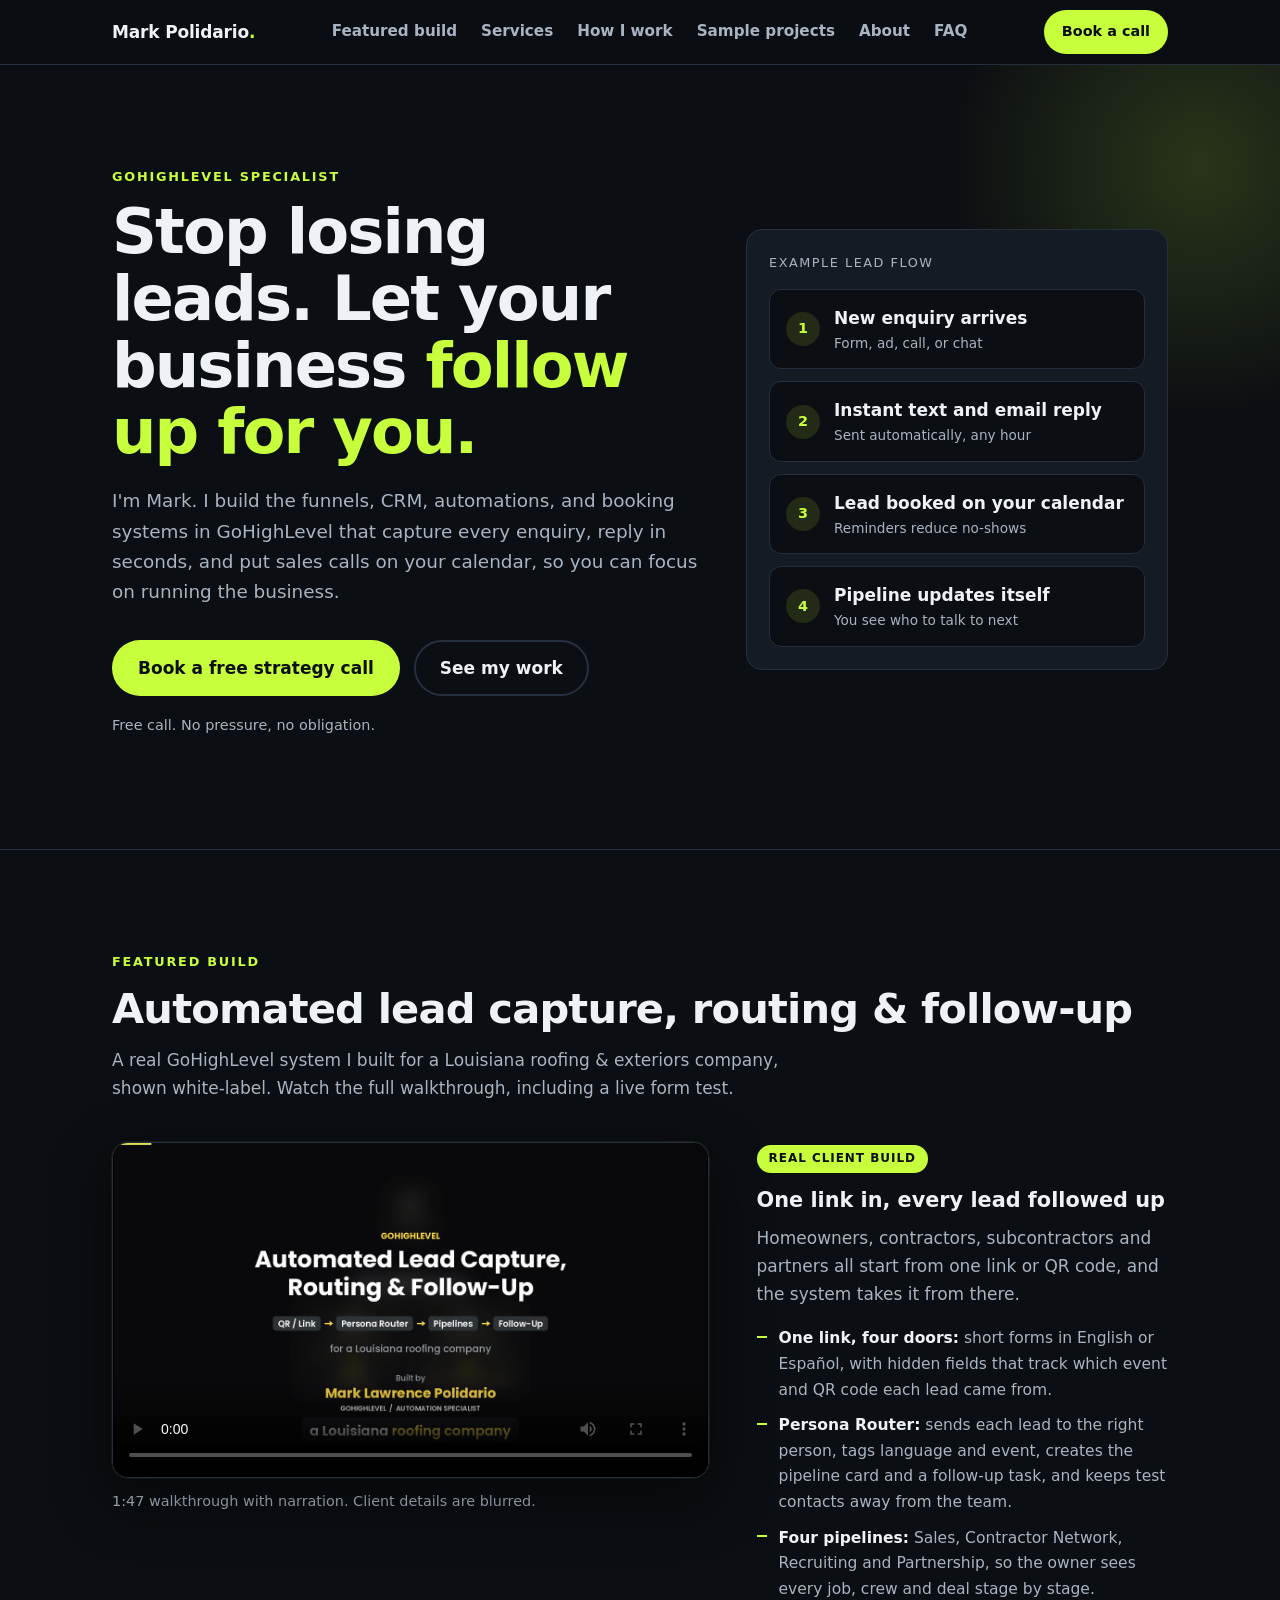
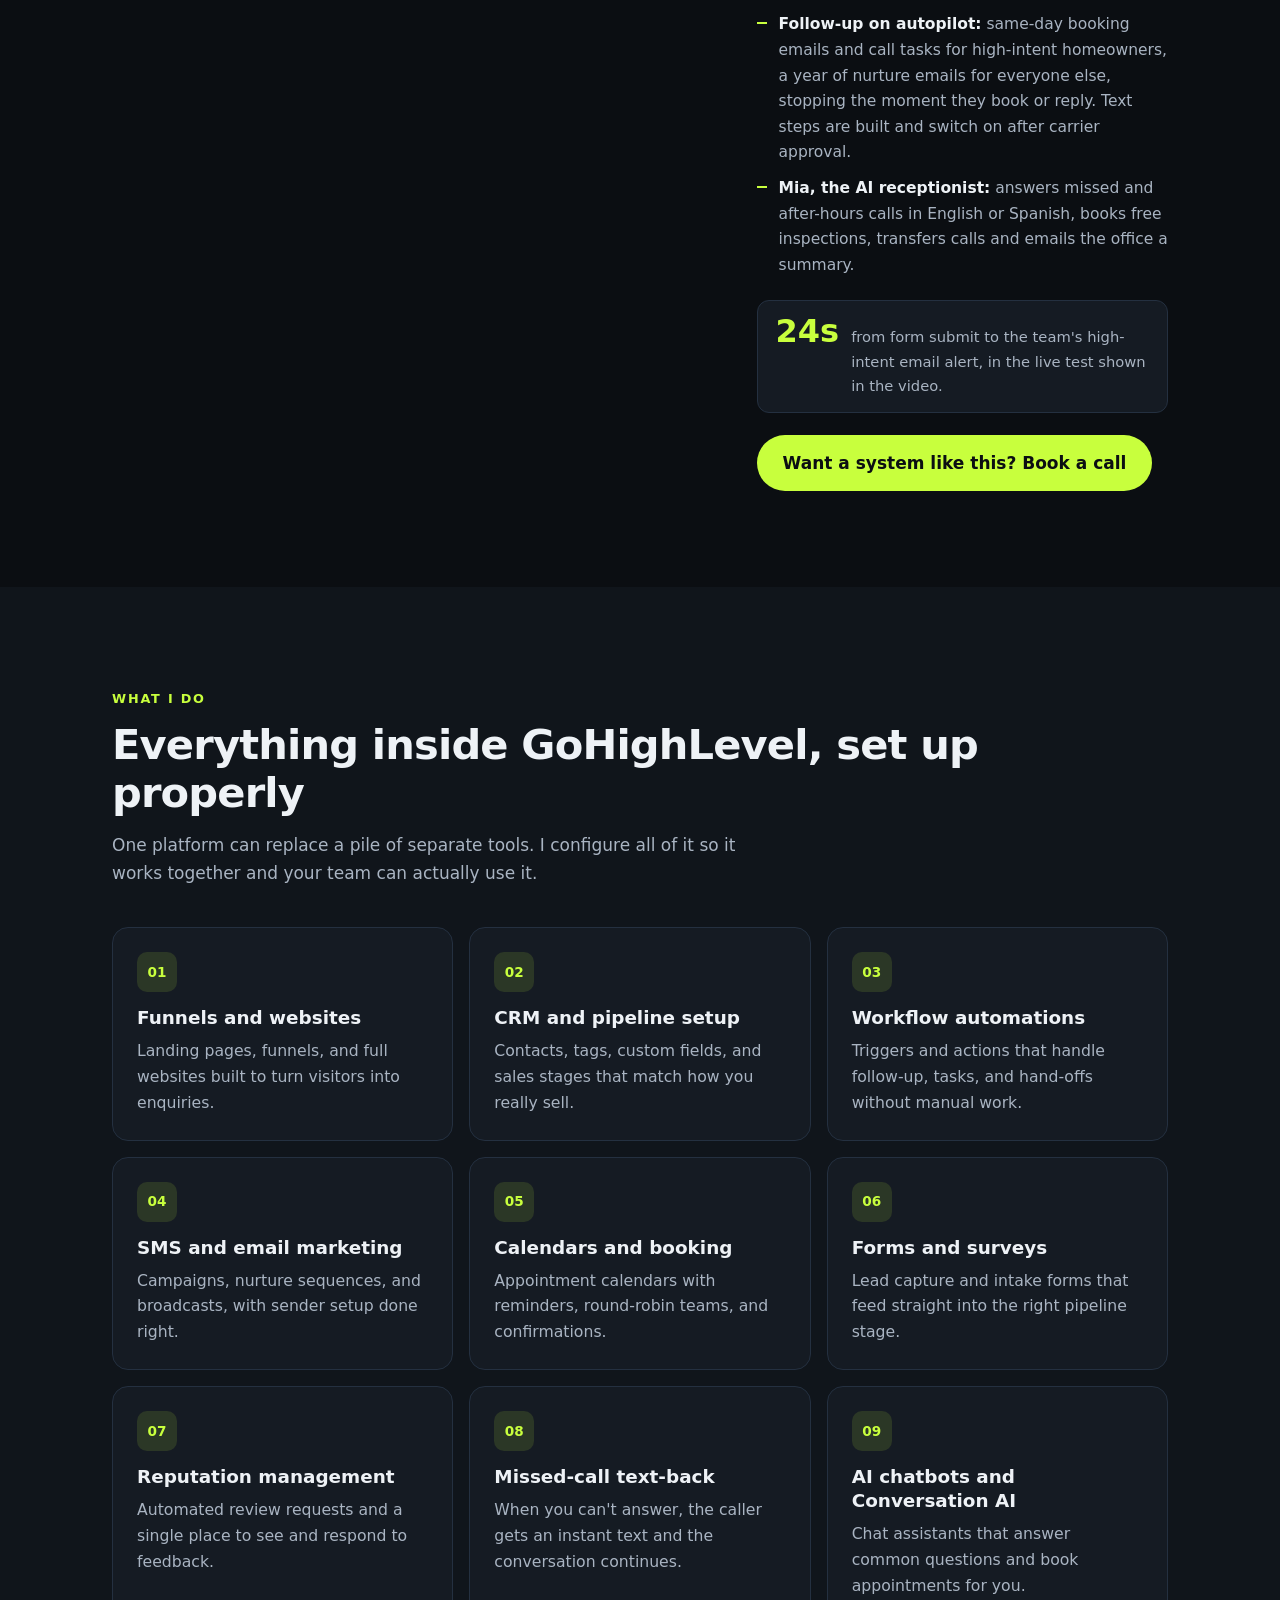
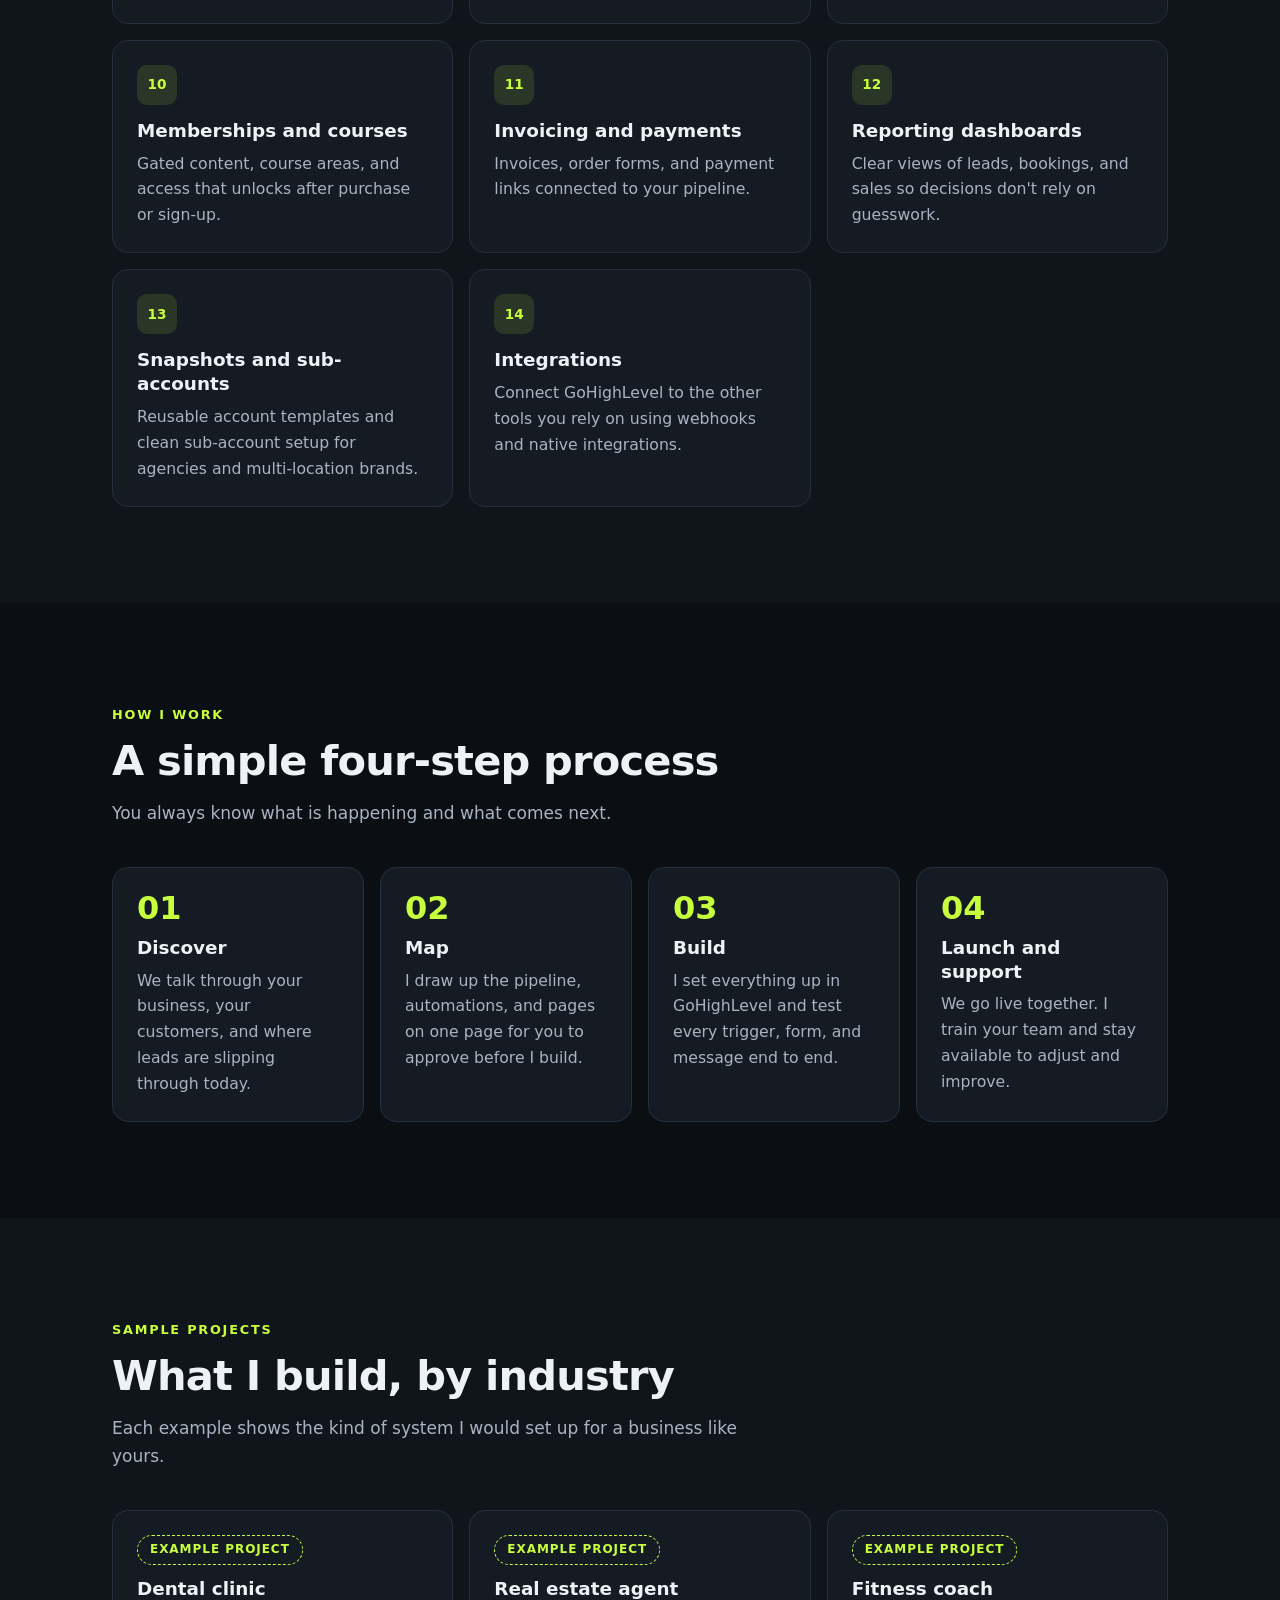
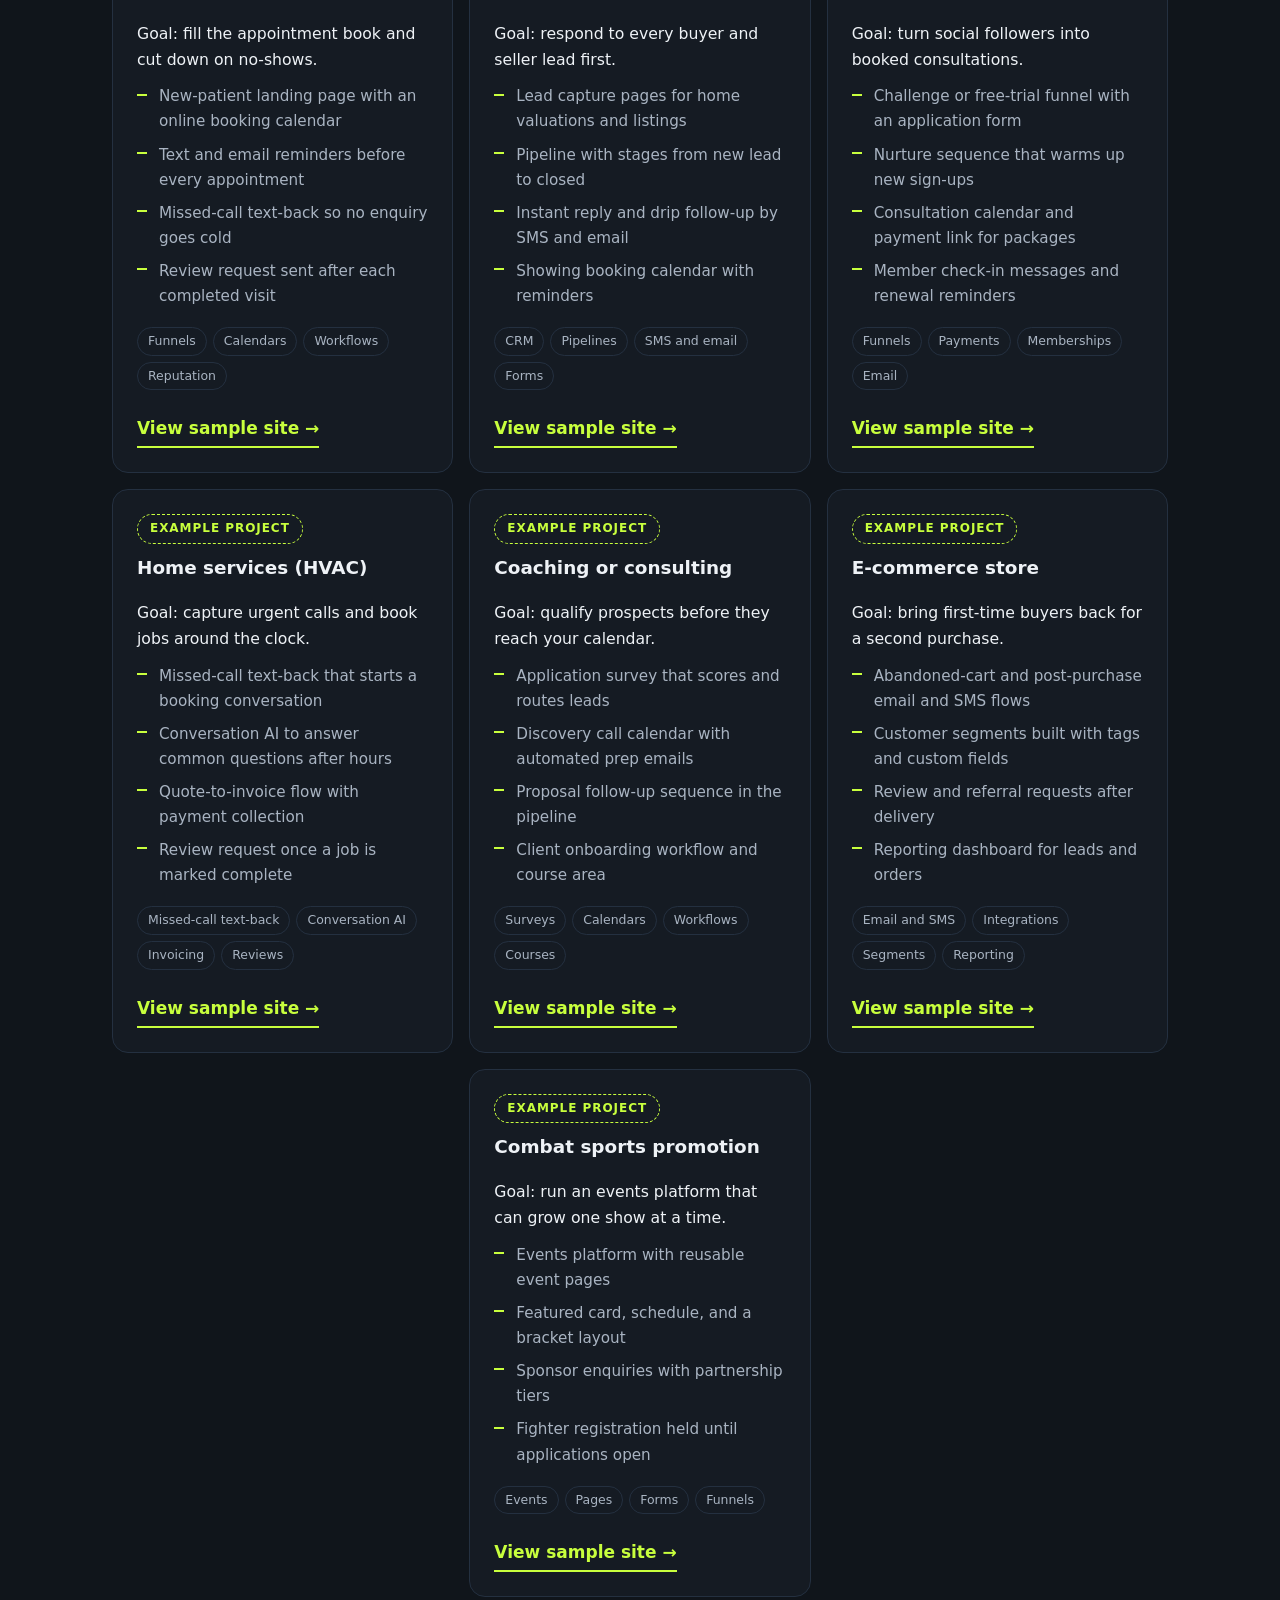
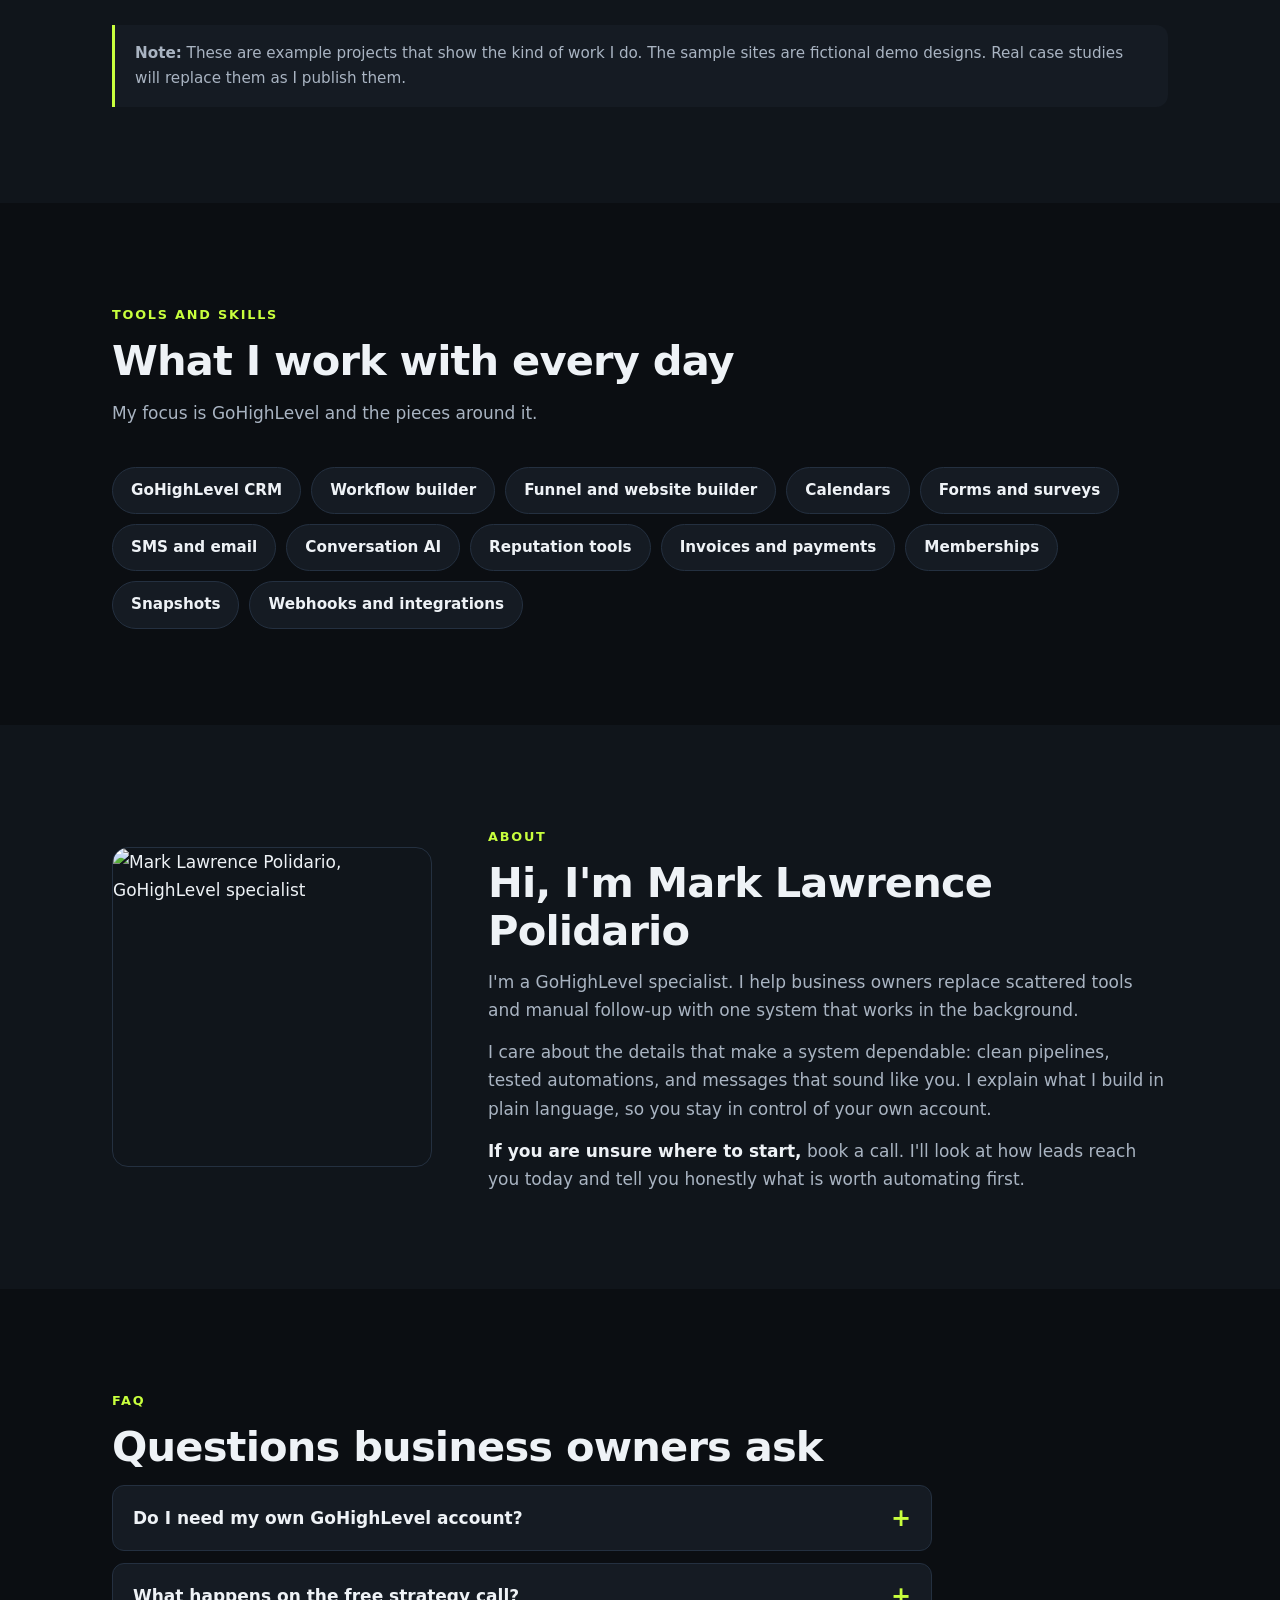
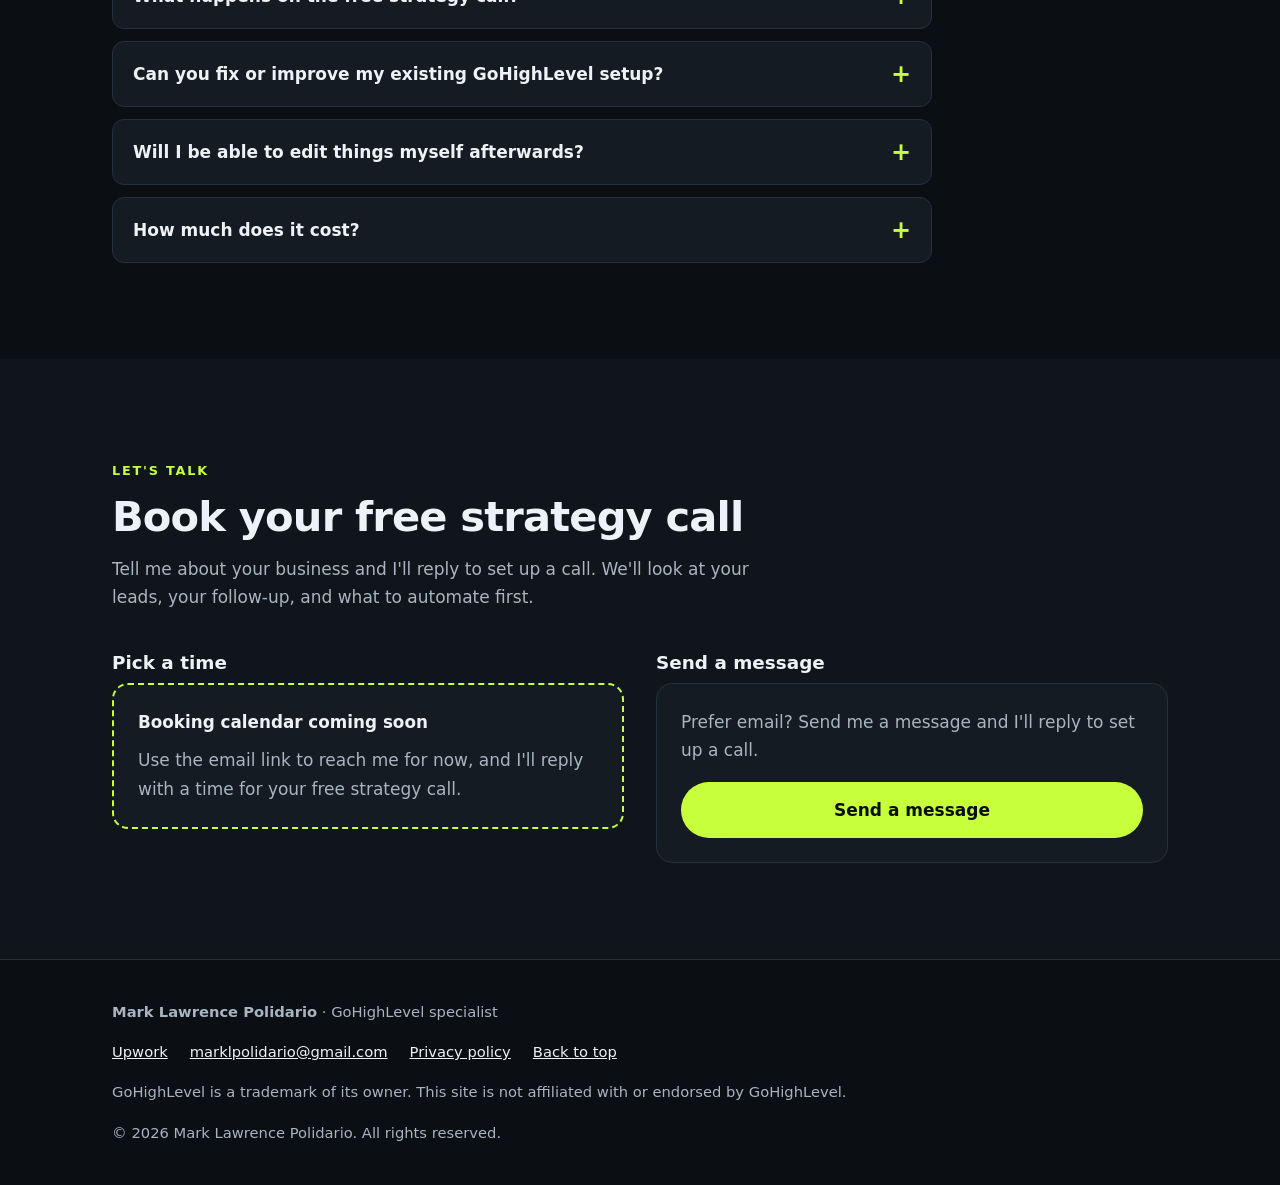
==== index.html @ f86ad0fe "Add Featured build video section" ====
<!DOCTYPE html>
<html lang="en">
<head>
<meta charset="utf-8">
<meta name="viewport" content="width=device-width, initial-scale=1">
<title>Mark Lawrence Polidario | GoHighLevel Specialist for Business Owners</title>
<meta name="description" content="GoHighLevel (GHL) specialist who builds funnels, CRM pipelines, automations, and booking systems so business owners capture more leads and follow up automatically. Book a free strategy call.">
<meta name="theme-color" content="#0b0e12">
<!-- Optional social preview tags. Add your own image URL where marked.
<meta property="og:title" content="Mark Lawrence Polidario | GoHighLevel Specialist">
<meta property="og:description" content="Funnels, CRM, automations and booking systems built in GoHighLevel.">
<meta property="og:image" content="REPLACE_WITH_YOUR_SHARE_IMAGE_URL">
-->

<!--
=====================================================================
 GHL PORTFOLIO - Mark Lawrence Polidario
 Single file: CSS + HTML + a few lines of JS. No frameworks, no build.
 Hosted as a static site with GitHub Pages from the repository root.

 PLACEHOLDERS: search this file for "REPLACE_WITH" and "TODO".
=====================================================================
-->

<style>
/* ------------------------------------------------------------------
   1. DESIGN TOKENS (colors, spacing, type)
   One bright accent (electric lime) on a dark background.
------------------------------------------------------------------- */
.ghl-portfolio {
  --bg: #0b0e12;
  --bg-alt: #10151b;
  --card: #151b23;
  --line: #243040;
  --text: #eef2f6;
  --muted: #a9b4c2;      /* 8.9:1 on --bg, passes AA */
  --accent: #c8ff3d;     /* electric lime */
  --accent-ink: #0b0e12; /* dark text on lime = strong contrast */
  --radius: 16px;
  --max: 1120px;
  --font: system-ui, -apple-system, "Segoe UI", Roboto, "Helvetica Neue", Arial, sans-serif;

  background: var(--bg);
  color: var(--text);
  font-family: var(--font);
  font-size: 1.0625rem;
  line-height: 1.65;
  -webkit-font-smoothing: antialiased;
  text-align: left;
}
html { scroll-behavior: smooth; scroll-padding-top: 76px; }
body { margin: 0; background: #0b0e12; }

.ghl-portfolio *, .ghl-portfolio *::before, .ghl-portfolio *::after { box-sizing: border-box; }
.ghl-portfolio h1, .ghl-portfolio h2, .ghl-portfolio h3, .ghl-portfolio p,
.ghl-portfolio ul, .ghl-portfolio ol, .ghl-portfolio dl, .ghl-portfolio figure { margin: 0; padding: 0; }
.ghl-portfolio ul, .ghl-portfolio ol { list-style: none; }
.ghl-portfolio a { color: inherit; }

/* ------------------------------------------------------------------
   2. LAYOUT HELPERS
------------------------------------------------------------------- */
.ghl-portfolio .wrap { width: 100%; max-width: var(--max); margin: 0 auto; padding: 0 20px; }
.ghl-portfolio section { padding: 72px 0; }
.ghl-portfolio .alt { background: var(--bg-alt); }

.ghl-portfolio .eyebrow {
  display: inline-block; color: var(--accent); font-size: .8rem; font-weight: 700;
  letter-spacing: .14em; text-transform: uppercase; margin-bottom: 12px;
}
.ghl-portfolio h2 { font-size: clamp(1.75rem, 5.5vw, 2.6rem); line-height: 1.15; letter-spacing: -.02em; margin-bottom: 14px; }
.ghl-portfolio h3 { font-size: 1.15rem; line-height: 1.3; margin-bottom: 8px; }
.ghl-portfolio .lead { color: var(--muted); max-width: 62ch; margin-bottom: 40px; }

/* Keyboard focus: always visible */
.ghl-portfolio a:focus-visible, .ghl-portfolio button:focus-visible, .ghl-portfolio summary:focus-visible {
  outline: 3px solid var(--accent); outline-offset: 3px; border-radius: 6px;
}

/* ------------------------------------------------------------------
   3. BUTTONS (same look everywhere)
------------------------------------------------------------------- */
.ghl-portfolio .btn {
  display: inline-flex; align-items: center; justify-content: center; gap: 8px;
  min-height: 48px; padding: 12px 24px; border-radius: 999px;
  font: inherit; font-weight: 700; text-decoration: none; cursor: pointer;
  border: 2px solid transparent; transition: transform .2s ease, background .2s ease, box-shadow .2s ease;
}
.ghl-portfolio .btn-primary { background: var(--accent); color: var(--accent-ink); box-shadow: 0 0 0 0 rgba(200,255,61,.45); }
.ghl-portfolio .btn-primary:hover { transform: translateY(-2px); box-shadow: 0 8px 28px rgba(200,255,61,.28); }
.ghl-portfolio .btn-ghost { border-color: var(--line); color: var(--text); background: transparent; }
.ghl-portfolio .btn-ghost:hover { border-color: var(--accent); color: var(--accent); }
.ghl-portfolio .btn-sm { min-height: 40px; padding: 8px 16px; font-size: .9rem; white-space: nowrap; }
@media (max-width: 899px) { .ghl-portfolio .nav .wrap { padding: 0 16px; } }

/* ------------------------------------------------------------------
   4. STICKY NAV
------------------------------------------------------------------- */
.ghl-portfolio .nav {
  position: sticky; top: 0; z-index: 50;
  background: rgba(11,14,18,.92); backdrop-filter: blur(10px);
  border-bottom: 1px solid var(--line);
}
.ghl-portfolio .nav .wrap { display: flex; align-items: center; justify-content: space-between; min-height: 64px; gap: 12px; }
.ghl-portfolio .brand { white-space: nowrap; font-weight: 800; text-decoration: none; letter-spacing: -.01em; }
.ghl-portfolio .brand span { color: var(--accent); }
.ghl-portfolio .nav-links { display: none; gap: 24px; align-items: center; }
.ghl-portfolio .nav-links a { text-decoration: none; color: var(--muted); font-size: .95rem; font-weight: 600; }
.ghl-portfolio .nav-links a:hover { color: var(--text); }
.ghl-portfolio .nav-right { display: flex; align-items: center; gap: 10px; }
.ghl-portfolio .menu-btn {
  min-height: 40px; padding: 0 14px; background: transparent; color: var(--text);
  border: 1px solid var(--line); border-radius: 999px; font: inherit; font-weight: 600; cursor: pointer;
}
/* Mobile menu open state (toggled by the small script at the bottom) */
.ghl-portfolio .nav.open .nav-links {
  display: flex; flex-direction: column; align-items: flex-start; gap: 0;
  position: absolute; left: 0; right: 0; top: 100%; background: var(--bg); border-bottom: 1px solid var(--line); padding: 8px 20px 16px;
}
.ghl-portfolio .nav.open .nav-links a { padding: 14px 0; width: 100%; font-size: 1.05rem; }

/* ------------------------------------------------------------------
   5. HERO
------------------------------------------------------------------- */
.ghl-portfolio .hero { position: relative; overflow: hidden; padding: 64px 0 80px; }
.ghl-portfolio .hero::before { /* soft lime glow behind the headline */
  content: ""; position: absolute; width: 560px; height: 560px; right: -200px; top: -180px;
  background: radial-gradient(circle, rgba(200,255,61,.16), transparent 65%); pointer-events: none;
  animation: glow 8s ease-in-out infinite alternate;
}
.ghl-portfolio .hero .wrap { position: relative; display: grid; gap: 48px; }
.ghl-portfolio .hero h1 { font-size: clamp(2.1rem, 8vw, 3.9rem); line-height: 1.07; letter-spacing: -.03em; margin-bottom: 20px; }
.ghl-portfolio .hero h1 em { font-style: normal; color: var(--accent); }
.ghl-portfolio .hero .sub { color: var(--muted); font-size: 1.15rem; max-width: 56ch; margin-bottom: 32px; }
.ghl-portfolio .cta-row { display: flex; flex-wrap: wrap; gap: 14px; }
.ghl-portfolio .hero .note { margin-top: 18px; font-size: .9rem; color: var(--muted); }

/* Decorative "lead flow" illustration (no data, purely visual) */
.ghl-portfolio .flow { background: var(--card); border: 1px solid var(--line); border-radius: var(--radius); padding: 22px; }
.ghl-portfolio .flow-title { font-size: .8rem; letter-spacing: .12em; text-transform: uppercase; color: var(--muted); margin-bottom: 16px; }
.ghl-portfolio .flow ol { display: grid; gap: 12px; }
.ghl-portfolio .flow li {
  display: flex; align-items: center; gap: 14px; padding: 14px 16px;
  background: var(--bg); border: 1px solid var(--line); border-radius: 12px; font-weight: 600;
  opacity: 0; transform: translateY(8px); animation: rise .6s ease forwards;
}
.ghl-portfolio .flow li:nth-child(2) { animation-delay: .25s; }
.ghl-portfolio .flow li:nth-child(3) { animation-delay: .5s; }
.ghl-portfolio .flow li:nth-child(4) { animation-delay: .75s; }
.ghl-portfolio .flow li b {
  flex: none; width: 34px; height: 34px; border-radius: 50%; display: grid; place-items: center;
  background: rgba(200,255,61,.12); color: var(--accent); font-size: .9rem;
}
.ghl-portfolio .flow li small { display: block; font-weight: 400; color: var(--muted); font-size: .85rem; }

/* ------------------------------------------------------------------
   6. SERVICES GRID
------------------------------------------------------------------- */
.ghl-portfolio .grid { display: grid; gap: 16px; }
.ghl-portfolio .card {
  background: var(--card); border: 1px solid var(--line); border-radius: var(--radius); padding: 24px;
  transition: border-color .2s ease, transform .2s ease;
}
.ghl-portfolio .card:hover { border-color: rgba(200,255,61,.5); transform: translateY(-3px); }
.ghl-portfolio .card p { color: var(--muted); font-size: .98rem; }
.ghl-portfolio .icon {
  width: 40px; height: 40px; border-radius: 10px; margin-bottom: 14px; display: grid; place-items: center;
  background: rgba(200,255,61,.12); color: var(--accent); font-weight: 800; font-size: .85rem;
}

/* ------------------------------------------------------------------
   7. PROCESS STEPS
------------------------------------------------------------------- */
.ghl-portfolio .steps { display: grid; gap: 16px; counter-reset: step; }
.ghl-portfolio .steps li { position: relative; padding: 24px 24px 24px 24px; background: var(--card); border: 1px solid var(--line); border-radius: var(--radius); }
.ghl-portfolio .steps li::before {
  counter-increment: step; content: "0" counter(step);
  display: block; font-size: 2rem; font-weight: 800; color: var(--accent); line-height: 1; margin-bottom: 12px;
}
.ghl-portfolio .steps p { color: var(--muted); font-size: .98rem; }

/* ------------------------------------------------------------------
   8. SAMPLE PROJECTS
------------------------------------------------------------------- */
.ghl-portfolio .project { display: flex; flex-direction: column; gap: 12px; }
.ghl-portfolio .badge {
  align-self: flex-start; font-size: .75rem; font-weight: 800; letter-spacing: .08em; text-transform: uppercase;
  color: var(--accent); border: 1px dashed var(--accent); border-radius: 999px; padding: 4px 12px;
}
.ghl-portfolio .project .goal { color: var(--text); font-size: .98rem; }
.ghl-portfolio .project ul { display: grid; gap: 8px; color: var(--muted); font-size: .95rem; }
.ghl-portfolio .project li { padding-left: 22px; position: relative; }
.ghl-portfolio .project li::before { content: ""; position: absolute; left: 0; top: .6em; width: 10px; height: 2px; background: var(--accent); }
.ghl-portfolio .tags { display: flex; flex-wrap: wrap; gap: 6px; margin-top: auto; padding-top: 6px; }
.ghl-portfolio .tags span { font-size: .78rem; color: var(--muted); border: 1px solid var(--line); border-radius: 999px; padding: 3px 10px; }
.ghl-portfolio .sample-link { align-self: flex-start; margin-top: 6px; font-weight: 700; color: var(--accent); text-decoration: none; border-bottom: 2px solid var(--accent); padding: 6px 0 2px; min-height: 40px; }
.ghl-portfolio .sample-link:hover { color: var(--text); border-color: var(--text); }
.ghl-portfolio .sample-link:focus-visible { outline: 3px solid var(--accent); outline-offset: 4px; }
.ghl-portfolio .proj-note {
  margin-top: 28px; padding: 16px 20px; border-left: 3px solid var(--accent);
  background: var(--card); border-radius: 0 12px 12px 0; color: var(--muted); font-size: .95rem;
}

/* ------------------------------------------------------------------
   9. TOOLS STRIP
------------------------------------------------------------------- */
.ghl-portfolio .tools { display: flex; flex-wrap: wrap; gap: 10px; }
.ghl-portfolio .tools li {
  padding: 10px 18px; border: 1px solid var(--line); border-radius: 999px; background: var(--card);
  font-weight: 600; font-size: .95rem;
}

/* ------------------------------------------------------------------
   10. ABOUT
------------------------------------------------------------------- */
.ghl-portfolio .about { display: grid; gap: 32px; align-items: center; }
.ghl-portfolio .photo {
  width: 100%; max-width: 320px; height: auto; aspect-ratio: 1 / 1;
  border-radius: var(--radius); object-fit: cover; display: block;
  border: 1px solid var(--line);
}
.ghl-portfolio .about p + p { margin-top: 14px; }
.ghl-portfolio .about p { color: var(--muted); }
.ghl-portfolio .about p strong { color: var(--text); }

/* ------------------------------------------------------------------
   11. FAQ (native <details>, keyboard friendly, no JS)
------------------------------------------------------------------- */
.ghl-portfolio .faq { display: grid; gap: 12px; max-width: 820px; }
.ghl-portfolio details { background: var(--card); border: 1px solid var(--line); border-radius: 12px; }
.ghl-portfolio summary {
  cursor: pointer; padding: 18px 20px; font-weight: 700; list-style: none;
  display: flex; justify-content: space-between; gap: 16px; align-items: center;
}
.ghl-portfolio summary::-webkit-details-marker { display: none; }
.ghl-portfolio summary::after { content: "+"; color: var(--accent); font-size: 1.5rem; line-height: 1; flex: none; }
.ghl-portfolio details[open] summary::after { content: "\2212"; }
.ghl-portfolio details p { padding: 0 20px 20px; color: var(--muted); }

/* ------------------------------------------------------------------
   12. BOOKING / CONTACT
------------------------------------------------------------------- */
.ghl-portfolio .book { display: grid; gap: 24px; }
.ghl-portfolio .embed {
  min-height: 280px; border: 2px dashed var(--accent); border-radius: var(--radius); background: var(--card);
  padding: 24px; display: flex; flex-direction: column; justify-content: center; gap: 10px; color: var(--muted);
}
.ghl-portfolio .embed strong { color: var(--text); font-size: 1.05rem; }
.ghl-portfolio .embed code { color: var(--accent); word-break: break-all; font-size: .9rem; }
.ghl-portfolio .embed iframe { width: 100%; border: 0; min-height: 600px; }
.ghl-portfolio .embed-soon { min-height: 0; }
.ghl-portfolio .book > div { min-width: 0; } /* stop wide content stretching the grid on phones */

/* Contact block (email link; same card look as the rest of the page) */
.ghl-portfolio .contact-block {
  background: var(--card); border: 1px solid var(--line); border-radius: var(--radius);
  padding: 24px; display: grid; grid-template-columns: minmax(0, 1fr); gap: 18px;
}
.ghl-portfolio .contact-block p { margin: 0; color: var(--muted); overflow-wrap: anywhere; }
.ghl-portfolio .contact-block .btn { width: 100%; }

/* ------------------------------------------------------------------
   13. FOOTER
------------------------------------------------------------------- */
.ghl-portfolio footer { border-top: 1px solid var(--line); padding: 40px 0; color: var(--muted); font-size: .92rem; }
.ghl-portfolio footer .wrap { display: grid; gap: 16px; }
.ghl-portfolio footer ul { display: flex; flex-wrap: wrap; gap: 8px 22px; }
.ghl-portfolio footer a { color: var(--text); }
.ghl-portfolio footer a:hover { color: var(--accent); }

/* ------------------------------------------------------------------
   14. ANIMATION (CSS only) + reduced motion
------------------------------------------------------------------- */
@keyframes rise { to { opacity: 1; transform: none; } }
@keyframes glow { from { opacity: .6; transform: scale(1); } to { opacity: 1; transform: scale(1.12); } }
@media (prefers-reduced-motion: reduce) {
  html { scroll-behavior: auto; }
  .ghl-portfolio *, .ghl-portfolio *::before, .ghl-portfolio *::after { animation: none !important; transition: none !important; }
  .ghl-portfolio .flow li { opacity: 1; transform: none; }
}

/* ------------------------------------------------------------------
   15. RESPONSIVE (mobile first: these only add for larger screens)
------------------------------------------------------------------- */
@media (min-width: 640px) {
  .ghl-portfolio .grid.two, .ghl-portfolio .grid.services, .ghl-portfolio .steps { grid-template-columns: repeat(2, 1fr); }
}
/* Seven project cards: on two columns, center the last card instead of leaving it on the left. */
@media (min-width: 640px) and (max-width: 899px) {
  .ghl-portfolio .grid.projects > :last-child:nth-child(7) {
    grid-column: 1 / -1;
    width: calc((100% - 16px) / 2);
    justify-self: center;
  }
}
@media (min-width: 900px) {
  .ghl-portfolio section { padding: 96px 0; }
  .ghl-portfolio .wrap { padding: 0 32px; }
  .ghl-portfolio .menu-btn { display: none; }
  .ghl-portfolio .nav-links { display: flex; }
  .ghl-portfolio .hero { padding: 96px 0 112px; }
  .ghl-portfolio .hero .wrap { grid-template-columns: 1.25fr .9fr; align-items: center; }
  .ghl-portfolio .grid.services { grid-template-columns: repeat(3, 1fr); }
  .ghl-portfolio .grid.projects { grid-template-columns: repeat(3, 1fr); }
  /* Seven project cards: sit the last card in the middle column. */
  .ghl-portfolio .grid.projects > :last-child:nth-child(7) { grid-column: 2; }
  .ghl-portfolio .steps { grid-template-columns: repeat(4, 1fr); }
  .ghl-portfolio .about { grid-template-columns: 320px 1fr; gap: 56px; }
  .ghl-portfolio .book { grid-template-columns: 1fr 1fr; gap: 32px; align-items: start; }
}

/* ------------------------------------------------------------------
   16. FEATURED BUILD (video case study)
------------------------------------------------------------------- */
.ghl-portfolio .featured { border-top: 1px solid var(--line); }
.ghl-portfolio .feat { display: grid; gap: 28px; }
.ghl-portfolio .feat > * { min-width: 0; }
.ghl-portfolio .video-frame {
  position: relative; border-radius: var(--radius); overflow: hidden; background: #000;
  border: 1px solid var(--line); box-shadow: 0 20px 60px rgba(0,0,0,.45), 0 0 0 1px rgba(200,255,61,.08);
  aspect-ratio: 16 / 9;
}
.ghl-portfolio .video-frame video { display: block; width: 100%; height: 100%; object-fit: contain; background: #000; }
.ghl-portfolio .feat figcaption { margin-top: 12px; color: var(--muted); font-size: .9rem; }
.ghl-portfolio .feat-badge { align-self: flex-start; display: inline-block; font-size: .75rem; font-weight: 800; letter-spacing: .08em; text-transform: uppercase; color: var(--accent-ink); background: var(--accent); border-radius: 999px; padding: 4px 12px; margin-bottom: 14px; }
.ghl-portfolio .feat h3 { font-size: 1.3rem; margin-bottom: 10px; }
.ghl-portfolio .feat-copy > p { color: var(--muted); margin-bottom: 18px; }
.ghl-portfolio .feat-list { display: grid; gap: 10px; margin-bottom: 22px; }
.ghl-portfolio .feat-list li { position: relative; padding-left: 22px; color: var(--muted); font-size: .97rem; }
.ghl-portfolio .feat-list li::before { content: ""; position: absolute; left: 0; top: .62em; width: 10px; height: 2px; background: var(--accent); }
.ghl-portfolio .feat-list strong { color: var(--text); }
.ghl-portfolio .feat-stat { display: flex; align-items: baseline; gap: 12px; padding: 14px 18px; background: var(--card); border: 1px solid var(--line); border-radius: 12px; margin-bottom: 22px; }
.ghl-portfolio .feat-stat b { font-size: 2rem; line-height: 1; color: var(--accent); font-weight: 800; }
.ghl-portfolio .feat-stat span { color: var(--muted); font-size: .92rem; }
@media (min-width: 900px) {
  .ghl-portfolio .feat { grid-template-columns: 1.45fr 1fr; gap: 48px; align-items: start; }
  .ghl-portfolio .feat figure { position: sticky; top: 96px; }
}
</style>

</head>
<body>
<div class="ghl-portfolio" id="top">

  <!-- ============================ NAV ============================ -->
  <header class="nav" id="site-nav">
    <div class="wrap">
      <a class="brand" href="#top" aria-label="Mark Lawrence Polidario, back to top">Mark Polidario<span>.</span></a>
      <nav aria-label="Main">
        <div class="nav-links" id="nav-links">
          <a href="#featured">Featured build</a>
          <a href="#services">Services</a>
          <a href="#process">How I work</a>
          <a href="#work">Sample projects</a>
          <a href="#about">About</a>
          <a href="#faq">FAQ</a>
        </div>
      </nav>
      <div class="nav-right">
        <a class="btn btn-primary btn-sm" href="#book">Book a call</a>
        <button class="menu-btn" id="menu-btn" type="button" aria-expanded="false" aria-controls="nav-links">Menu</button>
      </div>
    </div>
  </header>

  <main>

  <!-- ============================ HERO ============================ -->
  <section class="hero" aria-labelledby="hero-title">
    <div class="wrap">
      <div>
        <span class="eyebrow">GoHighLevel specialist</span>
        <h1 id="hero-title">Stop losing leads. Let your business <em>follow up for you.</em></h1>
        <p class="sub">I'm Mark. I build the funnels, CRM, automations, and booking systems in GoHighLevel that capture every enquiry, reply in seconds, and put sales calls on your calendar, so you can focus on running the business.</p>
        <div class="cta-row">
          <a class="btn btn-primary" href="#book">Book a free strategy call</a>
          <a class="btn btn-ghost" href="#work">See my work</a>
        </div>
        <p class="note">Free call. No pressure, no obligation.</p>
      </div>

      <!-- Decorative illustration: how a lead moves through a system I build -->
      <div class="flow" aria-label="Example of an automated lead flow">
        <p class="flow-title">Example lead flow</p>
        <ol>
          <li><b>1</b><span>New enquiry arrives<small>Form, ad, call, or chat</small></span></li>
          <li><b>2</b><span>Instant text and email reply<small>Sent automatically, any hour</small></span></li>
          <li><b>3</b><span>Lead booked on your calendar<small>Reminders reduce no-shows</small></span></li>
          <li><b>4</b><span>Pipeline updates itself<small>You see who to talk to next</small></span></li>
        </ol>
      </div>
    </div>
  </section>

  <!-- ============================ FEATURED BUILD (real work, white-label) ============================
       Real GoHighLevel build, shown white-label: the client's name, people, domain and contact
       details are blurred in the video. Video made by teammate Alonzo.
  ======================================================================= -->
  <section id="featured" class="featured" aria-labelledby="featured-title">
    <div class="wrap">
      <span class="eyebrow">Featured build</span>
      <h2 id="featured-title">Automated lead capture, routing &amp; follow-up</h2>
      <p class="lead">A real GoHighLevel system I built for a Louisiana roofing &amp; exteriors company, shown white-label. Watch the full walkthrough, including a live form test.</p>

      <div class="feat">
        <figure>
          <div class="video-frame">
            <video controls playsinline preload="metadata"
                   poster="media/ghl-automation-showcase-poster.jpg"
                   aria-label="Video walkthrough: automated lead capture, routing and follow-up built in GoHighLevel"
                   aria-describedby="featured-caption">
              <source src="media/ghl-automation-showcase.mp4" type="video/mp4">
              Your browser can't play this video. <a href="media/ghl-automation-showcase.mp4">Download the walkthrough (MP4)</a>.
            </video>
          </div>
          <figcaption id="featured-caption">1:47 walkthrough with narration. Client details are blurred.</figcaption>
        </figure>

        <div class="feat-copy">
          <span class="feat-badge">Real client build</span>
          <h3>One link in, every lead followed up</h3>
          <p>Homeowners, contractors, subcontractors and partners all start from one link or QR code, and the system takes it from there.</p>
          <ul class="feat-list">
            <li><strong>One link, four doors:</strong> short forms in English or Español, with hidden fields that track which event and QR code each lead came from.</li>
            <li><strong>Persona Router:</strong> sends each lead to the right person, tags language and event, creates the pipeline card and a follow-up task, and keeps test contacts away from the team.</li>
            <li><strong>Four pipelines:</strong> Sales, Contractor Network, Recruiting and Partnership, so the owner sees every job, crew and deal stage by stage.</li>
            <li><strong>Follow-up on autopilot:</strong> same-day booking emails and call tasks for high-intent homeowners, a year of nurture emails for everyone else, stopping the moment they book or reply. Text steps are built and switch on after carrier approval.</li>
            <li><strong>Mia, the AI receptionist:</strong> answers missed and after-hours calls in English or Spanish, books free inspections, transfers calls and emails the office a summary.</li>
          </ul>
          <div class="feat-stat"><b>24s</b><span>from form submit to the team's high-intent email alert, in the live test shown in the video.</span></div>
          <a class="btn btn-primary" href="#book">Want a system like this? Book a call</a>
        </div>
      </div>
    </div>
  </section>

  <!-- ============================ SERVICES ============================ -->
  <section id="services" class="alt" aria-labelledby="services-title">
    <div class="wrap">
      <span class="eyebrow">What I do</span>
      <h2 id="services-title">Everything inside GoHighLevel, set up properly</h2>
      <p class="lead">One platform can replace a pile of separate tools. I configure all of it so it works together and your team can actually use it.</p>

      <ul class="grid services">
        <li class="card"><div class="icon" aria-hidden="true">01</div><h3>Funnels and websites</h3><p>Landing pages, funnels, and full websites built to turn visitors into enquiries.</p></li>
        <li class="card"><div class="icon" aria-hidden="true">02</div><h3>CRM and pipeline setup</h3><p>Contacts, tags, custom fields, and sales stages that match how you really sell.</p></li>
        <li class="card"><div class="icon" aria-hidden="true">03</div><h3>Workflow automations</h3><p>Triggers and actions that handle follow-up, tasks, and hand-offs without manual work.</p></li>
        <li class="card"><div class="icon" aria-hidden="true">04</div><h3>SMS and email marketing</h3><p>Campaigns, nurture sequences, and broadcasts, with sender setup done right.</p></li>
        <li class="card"><div class="icon" aria-hidden="true">05</div><h3>Calendars and booking</h3><p>Appointment calendars with reminders, round-robin teams, and confirmations.</p></li>
        <li class="card"><div class="icon" aria-hidden="true">06</div><h3>Forms and surveys</h3><p>Lead capture and intake forms that feed straight into the right pipeline stage.</p></li>
        <li class="card"><div class="icon" aria-hidden="true">07</div><h3>Reputation management</h3><p>Automated review requests and a single place to see and respond to feedback.</p></li>
        <li class="card"><div class="icon" aria-hidden="true">08</div><h3>Missed-call text-back</h3><p>When you can't answer, the caller gets an instant text and the conversation continues.</p></li>
        <li class="card"><div class="icon" aria-hidden="true">09</div><h3>AI chatbots and Conversation AI</h3><p>Chat assistants that answer common questions and book appointments for you.</p></li>
        <li class="card"><div class="icon" aria-hidden="true">10</div><h3>Memberships and courses</h3><p>Gated content, course areas, and access that unlocks after purchase or sign-up.</p></li>
        <li class="card"><div class="icon" aria-hidden="true">11</div><h3>Invoicing and payments</h3><p>Invoices, order forms, and payment links connected to your pipeline.</p></li>
        <li class="card"><div class="icon" aria-hidden="true">12</div><h3>Reporting dashboards</h3><p>Clear views of leads, bookings, and sales so decisions don't rely on guesswork.</p></li>
        <li class="card"><div class="icon" aria-hidden="true">13</div><h3>Snapshots and sub-accounts</h3><p>Reusable account templates and clean sub-account setup for agencies and multi-location brands.</p></li>
        <li class="card"><div class="icon" aria-hidden="true">14</div><h3>Integrations</h3><p>Connect GoHighLevel to the other tools you rely on using webhooks and native integrations.</p></li>
      </ul>
    </div>
  </section>

  <!-- ============================ PROCESS ============================ -->
  <section id="process" aria-labelledby="process-title">
    <div class="wrap">
      <span class="eyebrow">How I work</span>
      <h2 id="process-title">A simple four-step process</h2>
      <p class="lead">You always know what is happening and what comes next.</p>
      <ol class="steps">
        <li><h3>Discover</h3><p>We talk through your business, your customers, and where leads are slipping through today.</p></li>
        <li><h3>Map</h3><p>I draw up the pipeline, automations, and pages on one page for you to approve before I build.</p></li>
        <li><h3>Build</h3><p>I set everything up in GoHighLevel and test every trigger, form, and message end to end.</p></li>
        <li><h3>Launch and support</h3><p>We go live together. I train your team and stay available to adjust and improve.</p></li>
      </ol>
    </div>
  </section>

  <!-- ============================ SAMPLE PROJECTS ============================
       TODO (Mark): These seven cards are EXAMPLE projects, not real clients.
       When you have real work, replace each <article class="card project">
       with a real case study (client name only with permission, real scope,
       and real results you can prove). Then delete the ".proj-note" box below
       and the "Example project" badges.
       SAMPLE SITE LINKS: each card links to a fictional demo page hosted on
       this same site at samples/<slug>/index.html (relative, so GitHub
       Pages project sites under /ghl-portfolio/ still resolve).
  ======================================================================= -->
  <section id="work" class="alt" aria-labelledby="work-title">
    <div class="wrap">
      <span class="eyebrow">Sample projects</span>
      <h2 id="work-title">What I build, by industry</h2>
      <p class="lead">Each example shows the kind of system I would set up for a business like yours.</p>

      <div class="grid two projects">

        <article class="card project">
          <span class="badge">Example project</span>
          <h3>Dental clinic</h3>
          <p class="goal">Goal: fill the appointment book and cut down on no-shows.</p>
          <ul>
            <li>New-patient landing page with an online booking calendar</li>
            <li>Text and email reminders before every appointment</li>
            <li>Missed-call text-back so no enquiry goes cold</li>
            <li>Review request sent after each completed visit</li>
          </ul>
          <div class="tags"><span>Funnels</span><span>Calendars</span><span>Workflows</span><span>Reputation</span></div>
          <a class="sample-link" href="samples/dental/index.html" aria-label="View sample site: dental clinic (fictional demo)">View sample site <span aria-hidden="true">&rarr;</span></a>
        </article>

        <article class="card project">
          <span class="badge">Example project</span>
          <h3>Real estate agent</h3>
          <p class="goal">Goal: respond to every buyer and seller lead first.</p>
          <ul>
            <li>Lead capture pages for home valuations and listings</li>
            <li>Pipeline with stages from new lead to closed</li>
            <li>Instant reply and drip follow-up by SMS and email</li>
            <li>Showing booking calendar with reminders</li>
          </ul>
          <div class="tags"><span>CRM</span><span>Pipelines</span><span>SMS and email</span><span>Forms</span></div>
          <a class="sample-link" href="samples/real-estate/index.html" aria-label="View sample site: real estate agent (fictional demo)">View sample site <span aria-hidden="true">&rarr;</span></a>
        </article>

        <article class="card project">
          <span class="badge">Example project</span>
          <h3>Fitness coach</h3>
          <p class="goal">Goal: turn social followers into booked consultations.</p>
          <ul>
            <li>Challenge or free-trial funnel with an application form</li>
            <li>Nurture sequence that warms up new sign-ups</li>
            <li>Consultation calendar and payment link for packages</li>
            <li>Member check-in messages and renewal reminders</li>
          </ul>
          <div class="tags"><span>Funnels</span><span>Payments</span><span>Memberships</span><span>Email</span></div>
          <a class="sample-link" href="samples/fitness/index.html" aria-label="View sample site: fitness coach (fictional demo)">View sample site <span aria-hidden="true">&rarr;</span></a>
        </article>

        <article class="card project">
          <span class="badge">Example project</span>
          <h3>Home services (HVAC)</h3>
          <p class="goal">Goal: capture urgent calls and book jobs around the clock.</p>
          <ul>
            <li>Missed-call text-back that starts a booking conversation</li>
            <li>Conversation AI to answer common questions after hours</li>
            <li>Quote-to-invoice flow with payment collection</li>
            <li>Review request once a job is marked complete</li>
          </ul>
          <div class="tags"><span>Missed-call text-back</span><span>Conversation AI</span><span>Invoicing</span><span>Reviews</span></div>
          <a class="sample-link" href="samples/hvac/index.html" aria-label="View sample site: HVAC company (fictional demo)">View sample site <span aria-hidden="true">&rarr;</span></a>
        </article>

        <article class="card project">
          <span class="badge">Example project</span>
          <h3>Coaching or consulting</h3>
          <p class="goal">Goal: qualify prospects before they reach your calendar.</p>
          <ul>
            <li>Application survey that scores and routes leads</li>
            <li>Discovery call calendar with automated prep emails</li>
            <li>Proposal follow-up sequence in the pipeline</li>
            <li>Client onboarding workflow and course area</li>
          </ul>
          <div class="tags"><span>Surveys</span><span>Calendars</span><span>Workflows</span><span>Courses</span></div>
          <a class="sample-link" href="samples/coaching/index.html" aria-label="View sample site: coaching practice (fictional demo)">View sample site <span aria-hidden="true">&rarr;</span></a>
        </article>

        <article class="card project">
          <span class="badge">Example project</span>
          <h3>E-commerce store</h3>
          <p class="goal">Goal: bring first-time buyers back for a second purchase.</p>
          <ul>
            <li>Abandoned-cart and post-purchase email and SMS flows</li>
            <li>Customer segments built with tags and custom fields</li>
            <li>Review and referral requests after delivery</li>
            <li>Reporting dashboard for leads and orders</li>
          </ul>
          <div class="tags"><span>Email and SMS</span><span>Integrations</span><span>Segments</span><span>Reporting</span></div>
          <a class="sample-link" href="samples/ecommerce/index.html" aria-label="View sample site: e-commerce store (fictional demo)">View sample site <span aria-hidden="true">&rarr;</span></a>
        </article>

        <article class="card project">
          <span class="badge">Example project</span>
          <h3>Combat sports promotion</h3>
          <p class="goal">Goal: run an events platform that can grow one show at a time.</p>
          <ul>
            <li>Events platform with reusable event pages</li>
            <li>Featured card, schedule, and a bracket layout</li>
            <li>Sponsor enquiries with partnership tiers</li>
            <li>Fighter registration held until applications open</li>
          </ul>
          <div class="tags"><span>Events</span><span>Pages</span><span>Forms</span><span>Funnels</span></div>
          <a class="sample-link" href="samples/combat-sports/index.html" aria-label="View sample site: combat sports promotion (fictional demo)">View sample site <span aria-hidden="true">&rarr;</span></a>
        </article>

      </div>

      <p class="proj-note"><strong>Note:</strong> These are example projects that show the kind of work I do. The sample sites are fictional demo designs. Real case studies will replace them as I publish them.</p>
    </div>
  </section>

  <!-- ============================ TOOLS ============================ -->
  <section id="tools" aria-labelledby="tools-title">
    <div class="wrap">
      <span class="eyebrow">Tools and skills</span>
      <h2 id="tools-title">What I work with every day</h2>
      <p class="lead">My focus is GoHighLevel and the pieces around it.</p>
      <ul class="tools">
        <li>GoHighLevel CRM</li>
        <li>Workflow builder</li>
        <li>Funnel and website builder</li>
        <li>Calendars</li>
        <li>Forms and surveys</li>
        <li>SMS and email</li>
        <li>Conversation AI</li>
        <li>Reputation tools</li>
        <li>Invoices and payments</li>
        <li>Memberships</li>
        <li>Snapshots</li>
        <li>Webhooks and integrations</li>
      </ul>
    </div>
  </section>

  <!-- ============================ ABOUT ============================ -->
  <section id="about" class="alt" aria-labelledby="about-title">
    <div class="wrap about">
      <img class="photo" src="images/mark-polidario.jpg" alt="Mark Lawrence Polidario, GoHighLevel specialist" width="640" height="640" loading="lazy">
      <div>
        <span class="eyebrow">About</span>
        <h2 id="about-title">Hi, I'm Mark Lawrence Polidario</h2>
        <p>I'm a GoHighLevel specialist. I help business owners replace scattered tools and manual follow-up with one system that works in the background.</p>
        <p>I care about the details that make a system dependable: clean pipelines, tested automations, and messages that sound like you. I explain what I build in plain language, so you stay in control of your own account.</p>
        <p><strong>If you are unsure where to start,</strong> book a call. I'll look at how leads reach you today and tell you honestly what is worth automating first.</p>
        <!-- TODO: add a sentence or two about your own background, only things that are true and that you can back up. -->
      </div>
    </div>
  </section>

  <!-- ============================ FAQ ============================ -->
  <section id="faq" aria-labelledby="faq-title">
    <div class="wrap">
      <span class="eyebrow">FAQ</span>
      <h2 id="faq-title">Questions business owners ask</h2>
      <div class="faq">
        <details>
          <summary>Do I need my own GoHighLevel account?</summary>
          <p>Yes, you'll need an account. If you don't have one yet, we can talk through the options on the strategy call, and I can set it up with you.</p>
        </details>
        <details>
          <summary>What happens on the free strategy call?</summary>
          <p>We talk about your business, how leads find you, and where follow-up breaks down. You leave with a clear idea of what I'd build and in what order.</p>
        </details>
        <details>
          <summary>Can you fix or improve my existing GoHighLevel setup?</summary>
          <p>Yes. I can audit what you have, clean up the pipelines and workflows, and fix automations that aren't firing as expected.</p>
        </details>
        <details>
          <summary>Will I be able to edit things myself afterwards?</summary>
          <p>Yes. I build with clear names and structure, and I walk you or your team through how it works. You can also keep me on for ongoing changes.</p>
        </details>
        <details>
          <summary>How much does it cost?</summary>
          <p>It depends on what you need. After the strategy call, I'll send a clear scope and quote before any work starts.</p>
          <!-- TODO: if you prefer to publish pricing, replace this answer with your real packages. -->
        </details>
      </div>
    </div>
  </section>

  <!-- ============================ BOOKING / CONTACT ============================ -->
  <section id="book" class="alt" aria-labelledby="book-title">
    <div class="wrap">
      <span class="eyebrow">Let's talk</span>
      <h2 id="book-title">Book your free strategy call</h2>
      <p class="lead">Tell me about your business and I'll reply to set up a call. We'll look at your leads, your follow-up, and what to automate first.</p>

      <div class="book">

        <!-- CALENDAR EMBED -->
        <div>
          <h3>Pick a time</h3>
          <div class="embed embed-soon" id="calendar-embed">
            <!--
              TODO: In GoHighLevel go to Calendars > Calendar Settings > your calendar > Share > Embed Code.
              Replace the "coming soon" text below with your embed. It looks like this:

              <iframe src="REPLACE_WITH_YOUR_GHL_CALENDAR_URL" style="width:100%;border:0;overflow:hidden;" scrolling="no" id="ghl-calendar" title="Book a free strategy call"></iframe>
              <script src="REPLACE_WITH_YOUR_GHL_FORM_EMBED_SCRIPT_URL" type="text/javascript"></script>

              Use the exact snippet GoHighLevel gives you (including its script line, if it provides one).
            -->
            <strong>Booking calendar coming soon</strong>
            <span>Use the email link to reach me for now, and I'll reply with a time for your free strategy call.</span>
          </div>
        </div>

        <div>
          <h3>Send a message</h3>
          <div class="contact-block">
            <p>Prefer email? Send me a message and I'll reply to set up a call.</p>
            <a class="btn btn-primary" href="mailto:marklpolidario@gmail.com?subject=GHL%20strategy%20call">Send a message</a>
          </div>
        </div>

      </div>
    </div>
  </section>

  </main>

  <!-- ============================ FOOTER ============================ -->
  <footer>
    <div class="wrap">
      <p><strong>Mark Lawrence Polidario</strong> &middot; GoHighLevel specialist</p>
      <ul aria-label="Footer links">
        <li><a href="https://www.upwork.com/freelancers/~01c9a9ebf0b37fbb18" target="_blank" rel="noopener" aria-label="Mark's Upwork profile (opens in new tab)">Upwork</a></li>
        <li><a href="mailto:marklpolidario@gmail.com">marklpolidario@gmail.com</a></li>
        <li><a href="privacy-policy/index.html">Privacy policy</a></li>
        <li><a href="#top">Back to top</a></li>
      </ul>
      <p>GoHighLevel is a trademark of its owner. This site is not affiliated with or endorsed by GoHighLevel.</p>
      <p>&copy; <span id="year">2026</span> Mark Lawrence Polidario. All rights reserved.</p>
    </div>
  </footer>

</div>

<script>
/* Small script: (1) mobile menu toggle, (2) footer year. Page works without it on desktop. */
(function () {
  var nav = document.getElementById('site-nav');
  var btn = document.getElementById('menu-btn');
  if (nav && btn) {
    btn.addEventListener('click', function () {
      var open = nav.classList.toggle('open');
      btn.setAttribute('aria-expanded', open ? 'true' : 'false');
    });
    // Close the menu after choosing a link
    nav.querySelectorAll('.nav-links a').forEach(function (a) {
      a.addEventListener('click', function () {
        nav.classList.remove('open');
        btn.setAttribute('aria-expanded', 'false');
      });
    });
    // Close with Escape
    document.addEventListener('keydown', function (e) {
      if (e.key === 'Escape' && nav.classList.contains('open')) {
        nav.classList.remove('open');
        btn.setAttribute('aria-expanded', 'false');
        btn.focus();
      }
    });
  }
  var y = document.getElementById('year');
  if (y) y.textContent = new Date().getFullYear();
})();
</script>
</body>
</html>
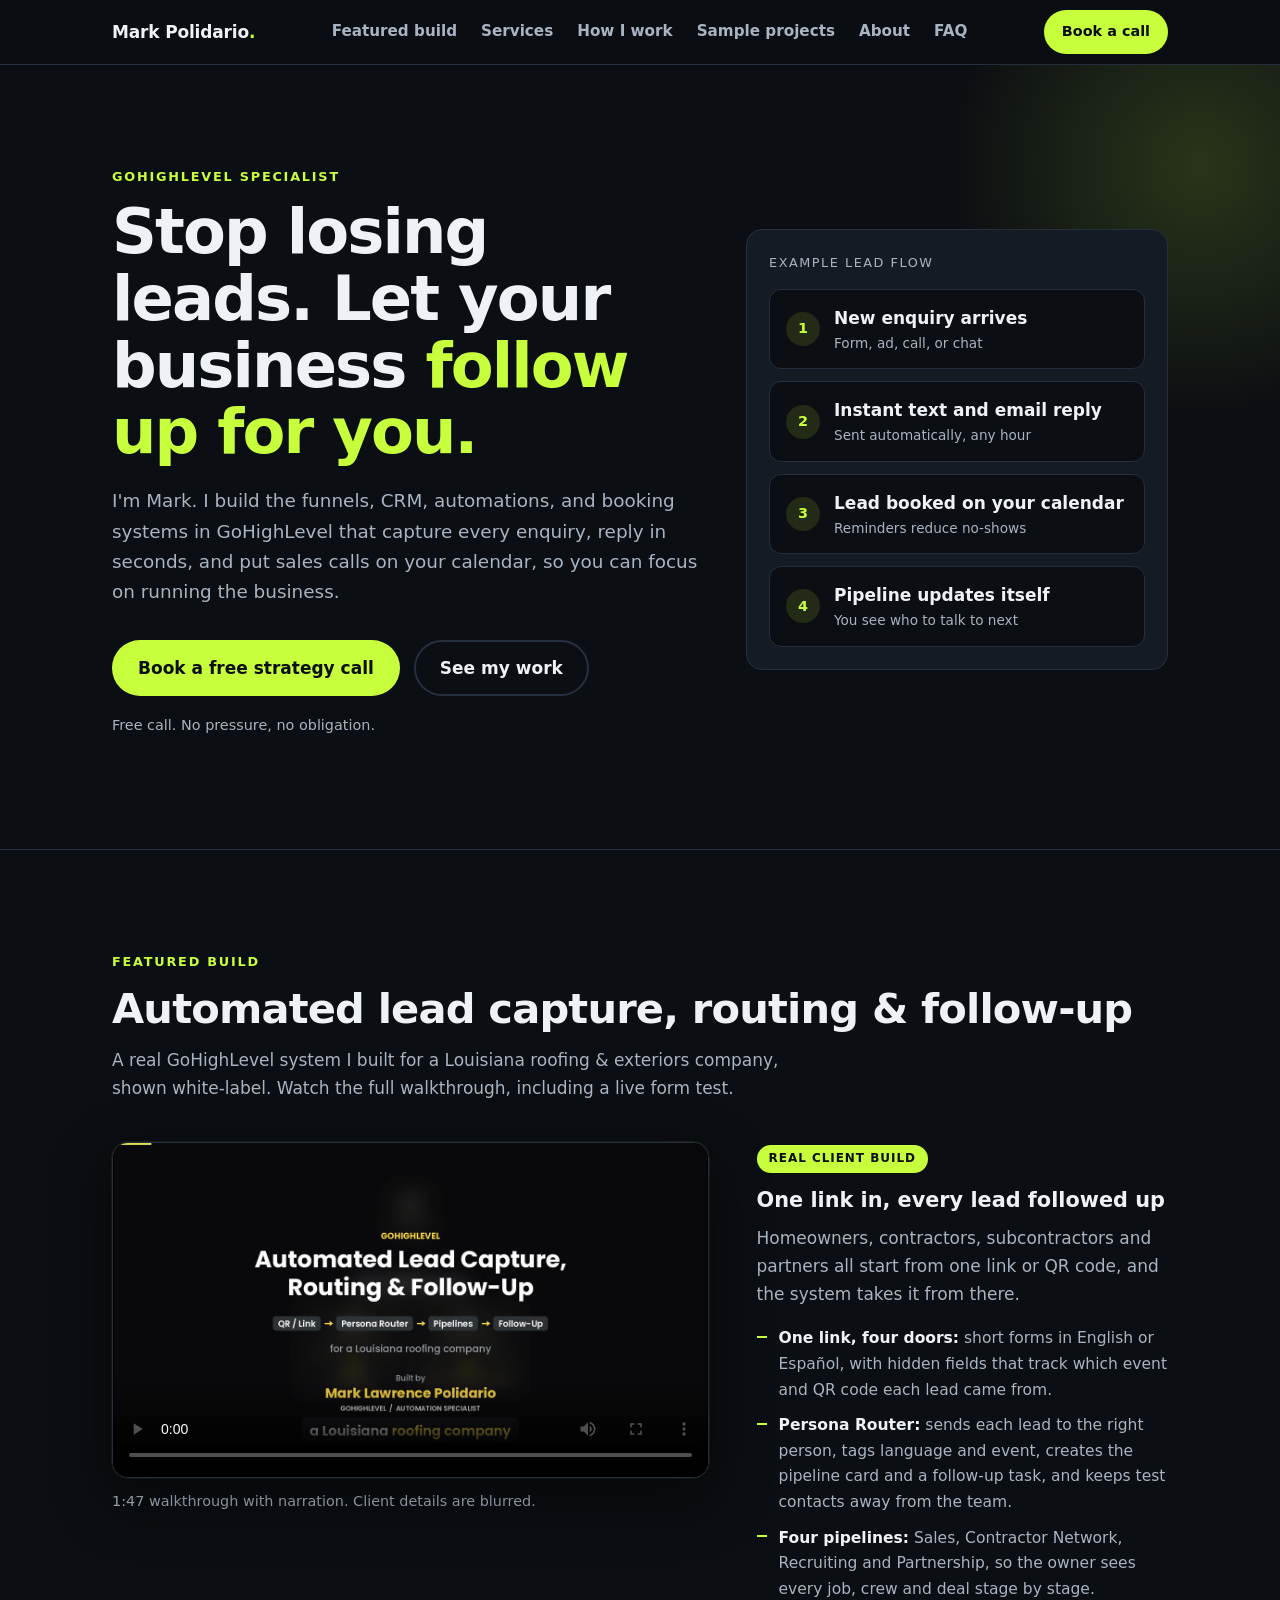
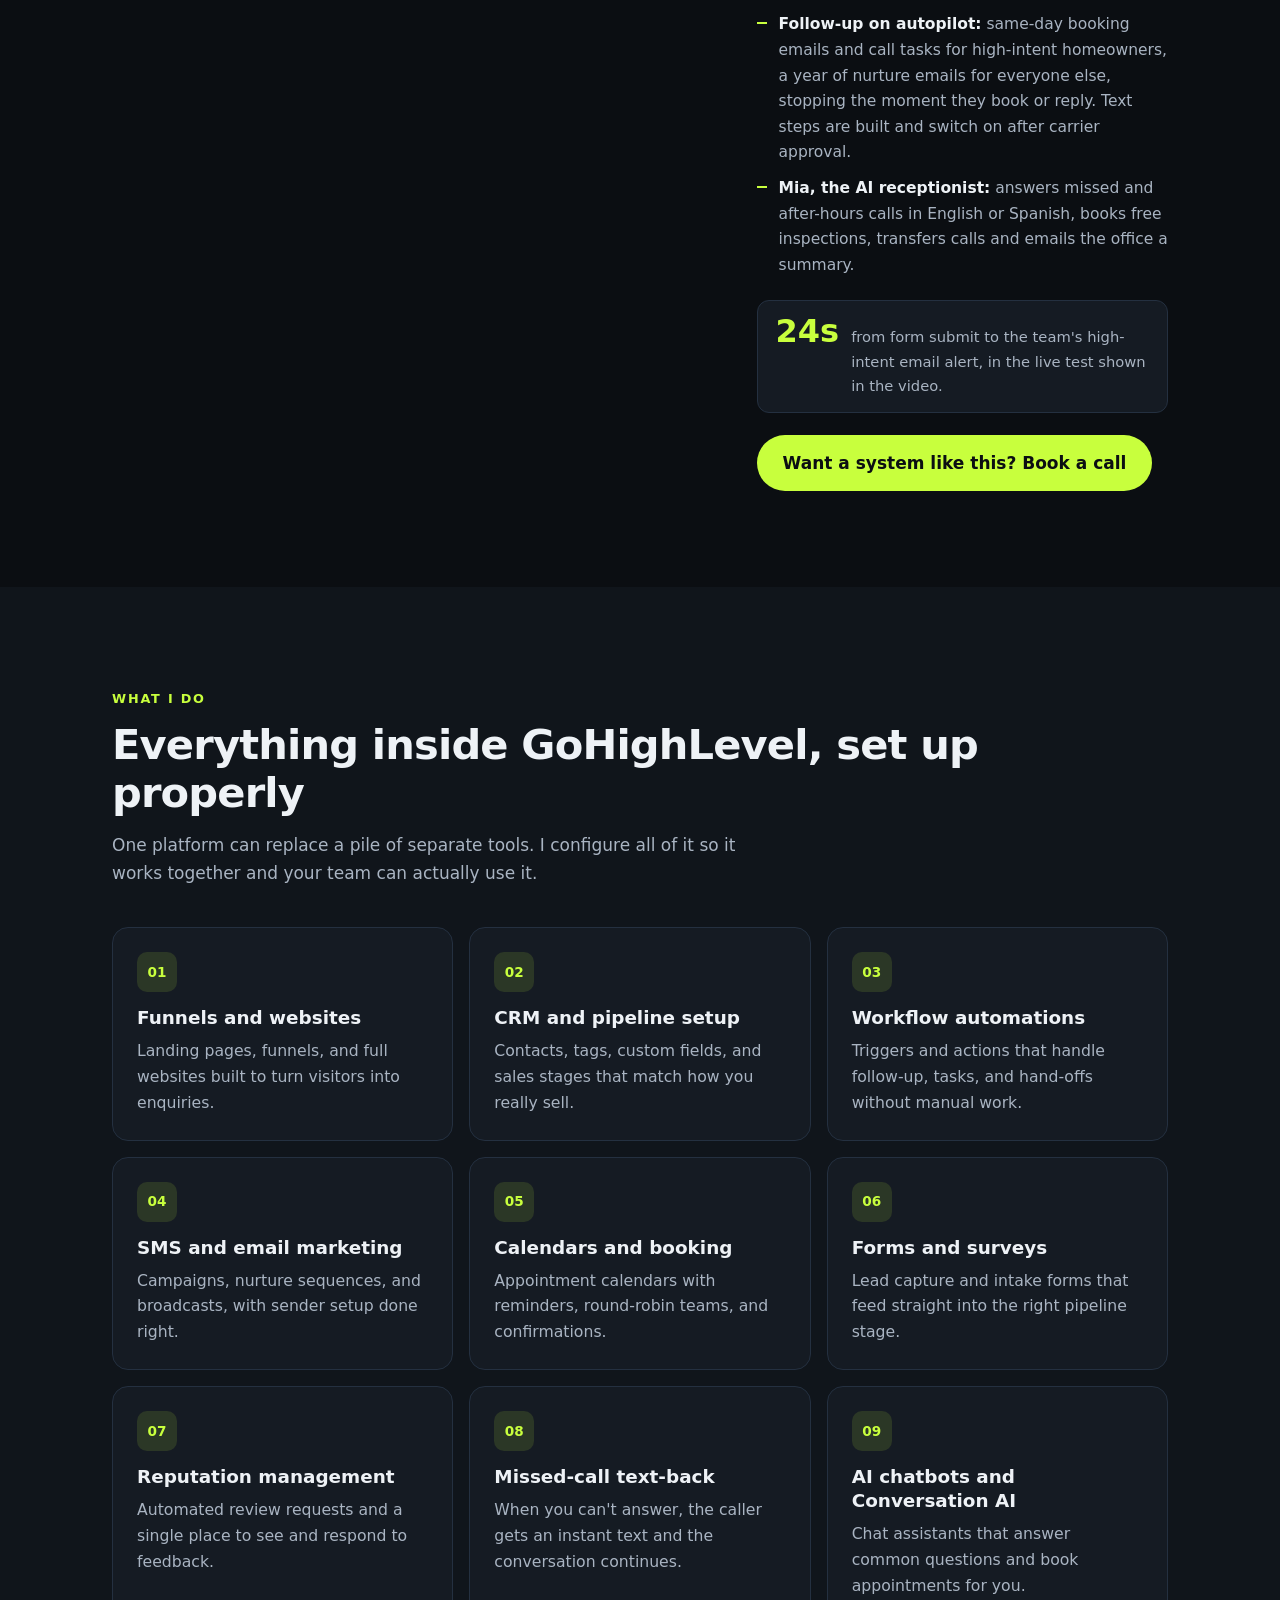
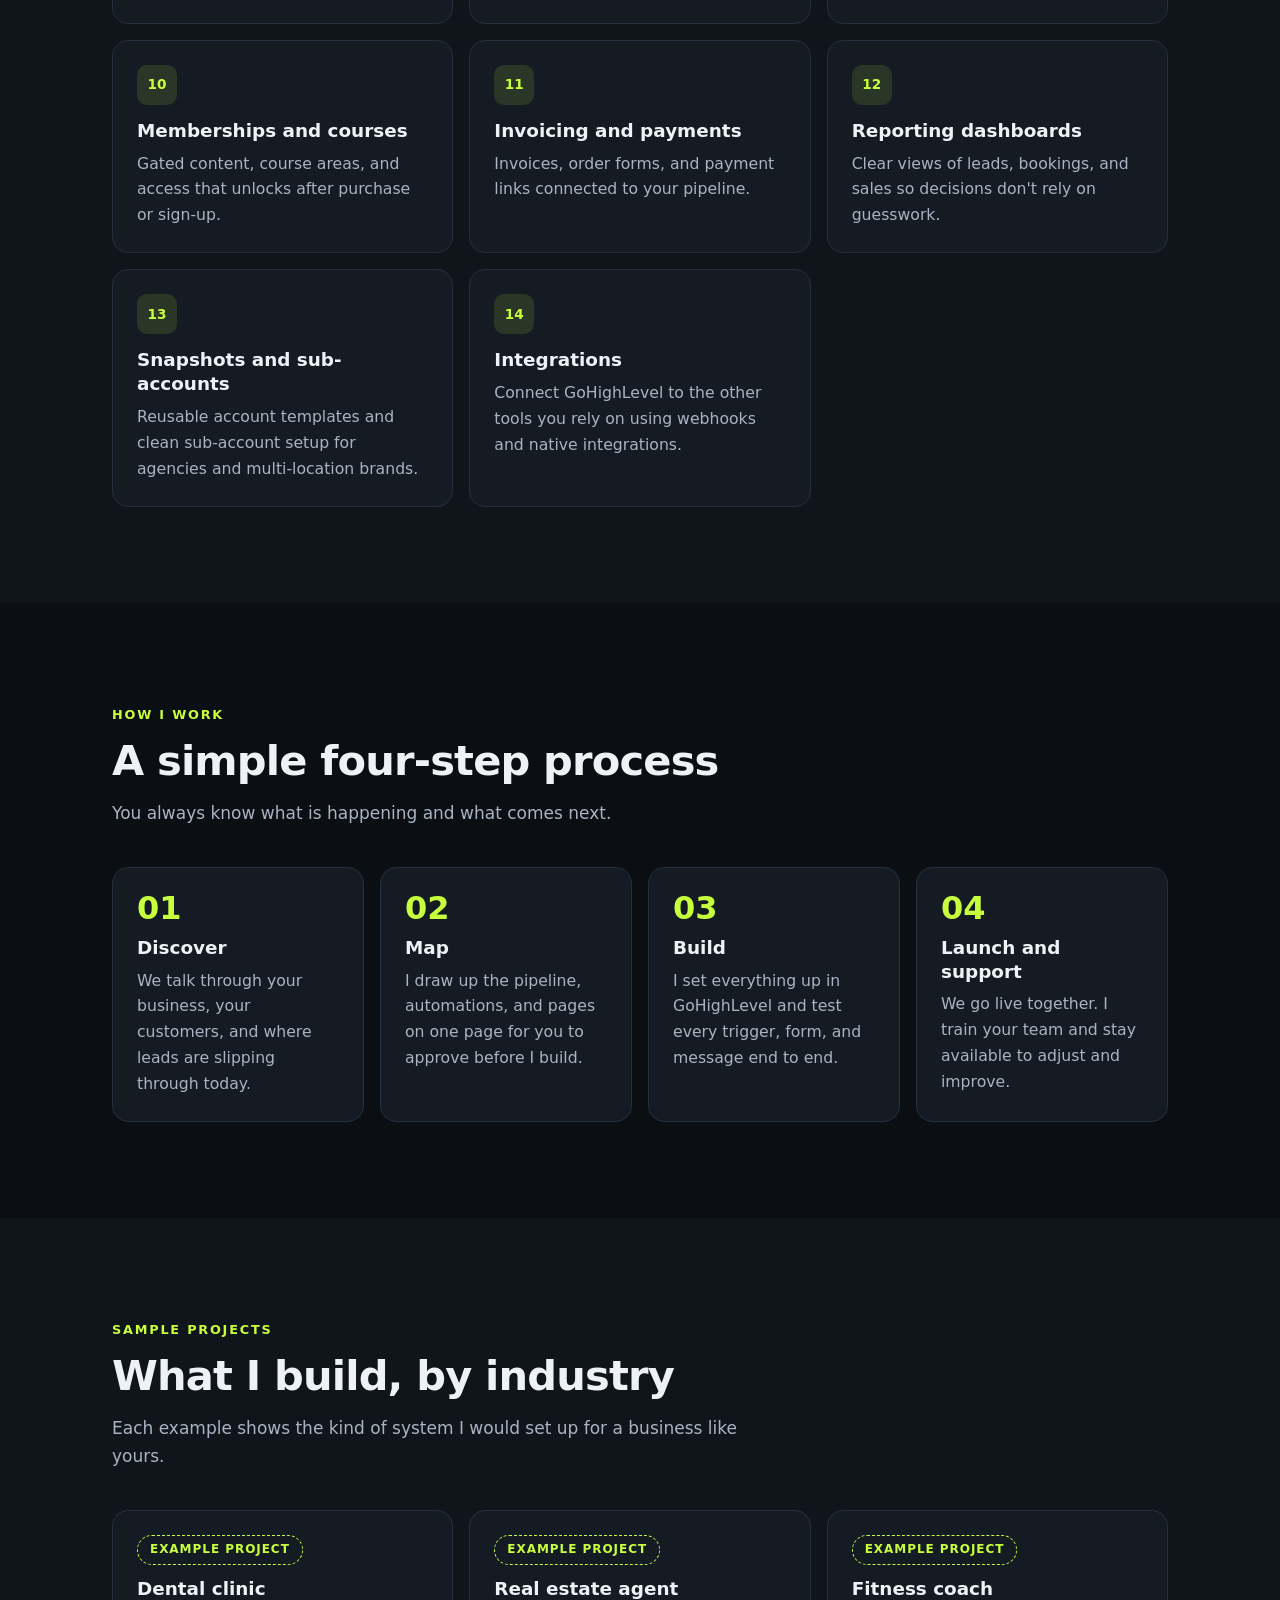
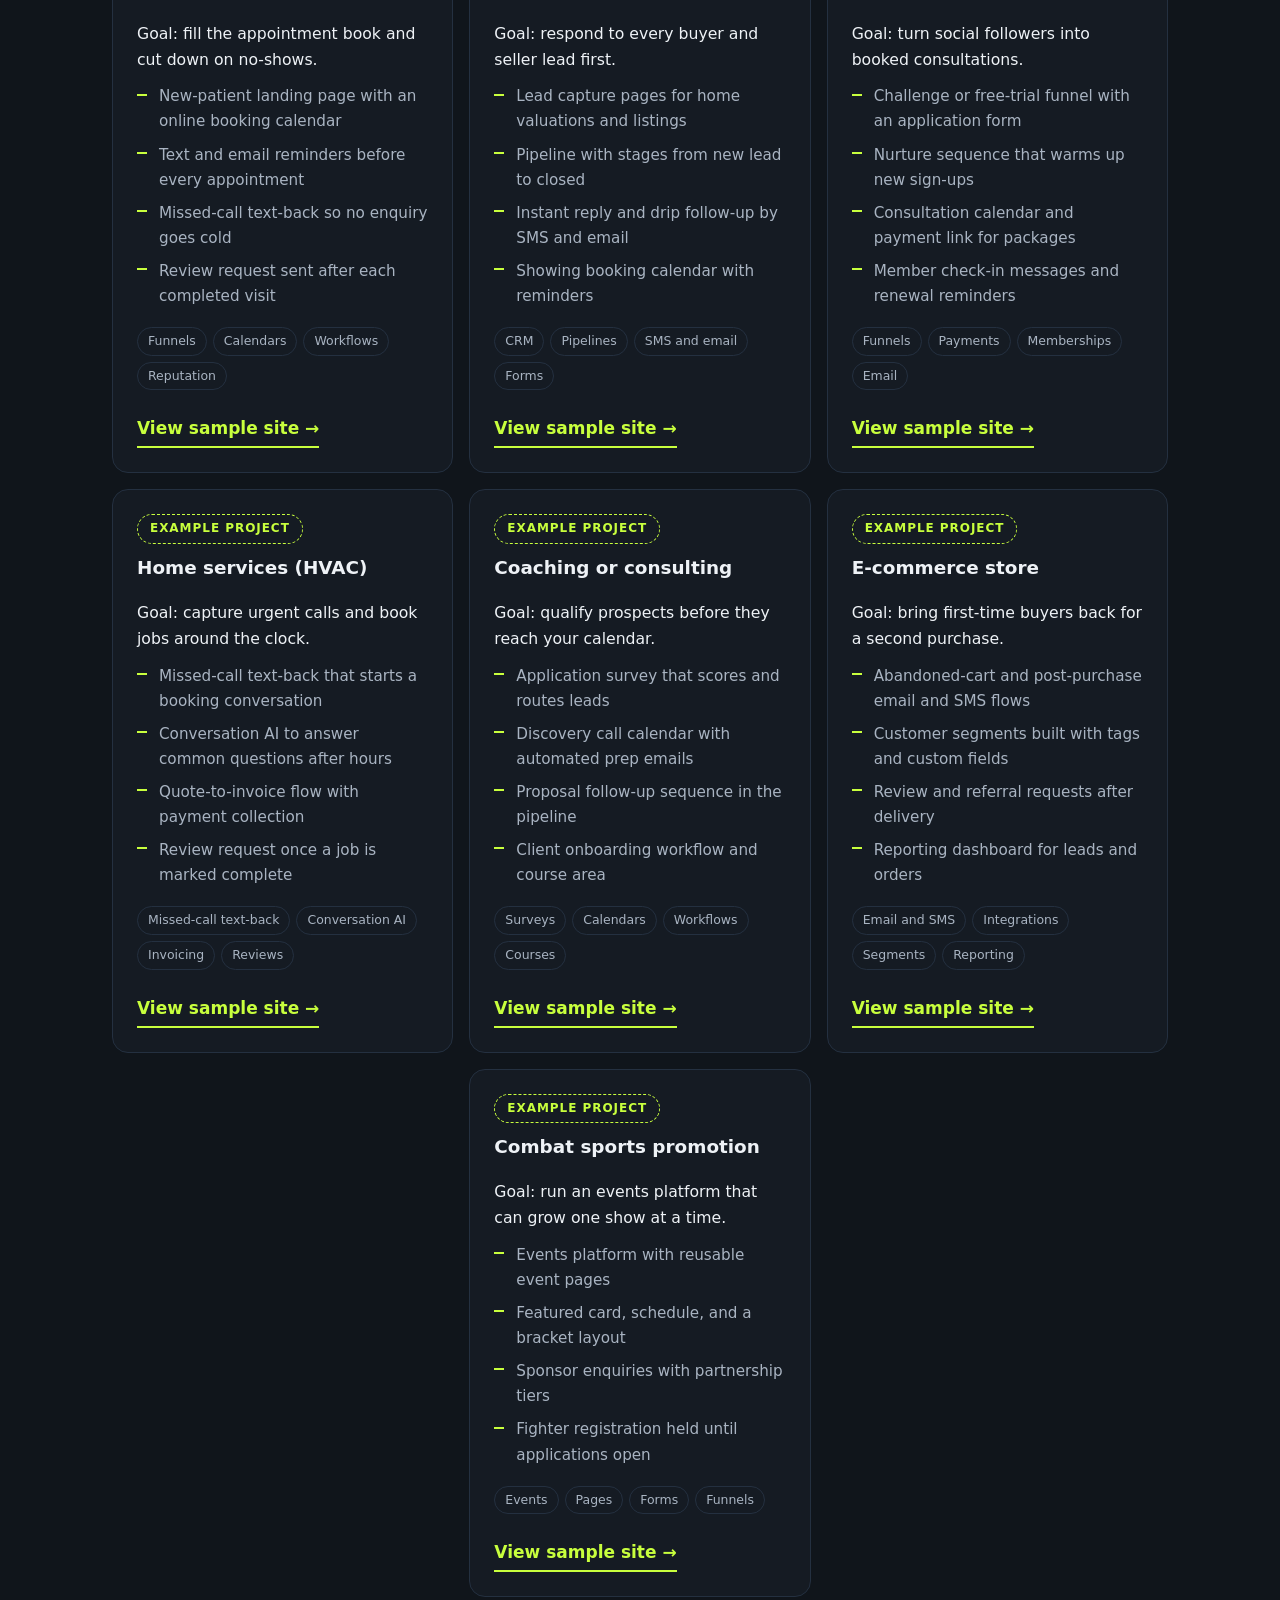
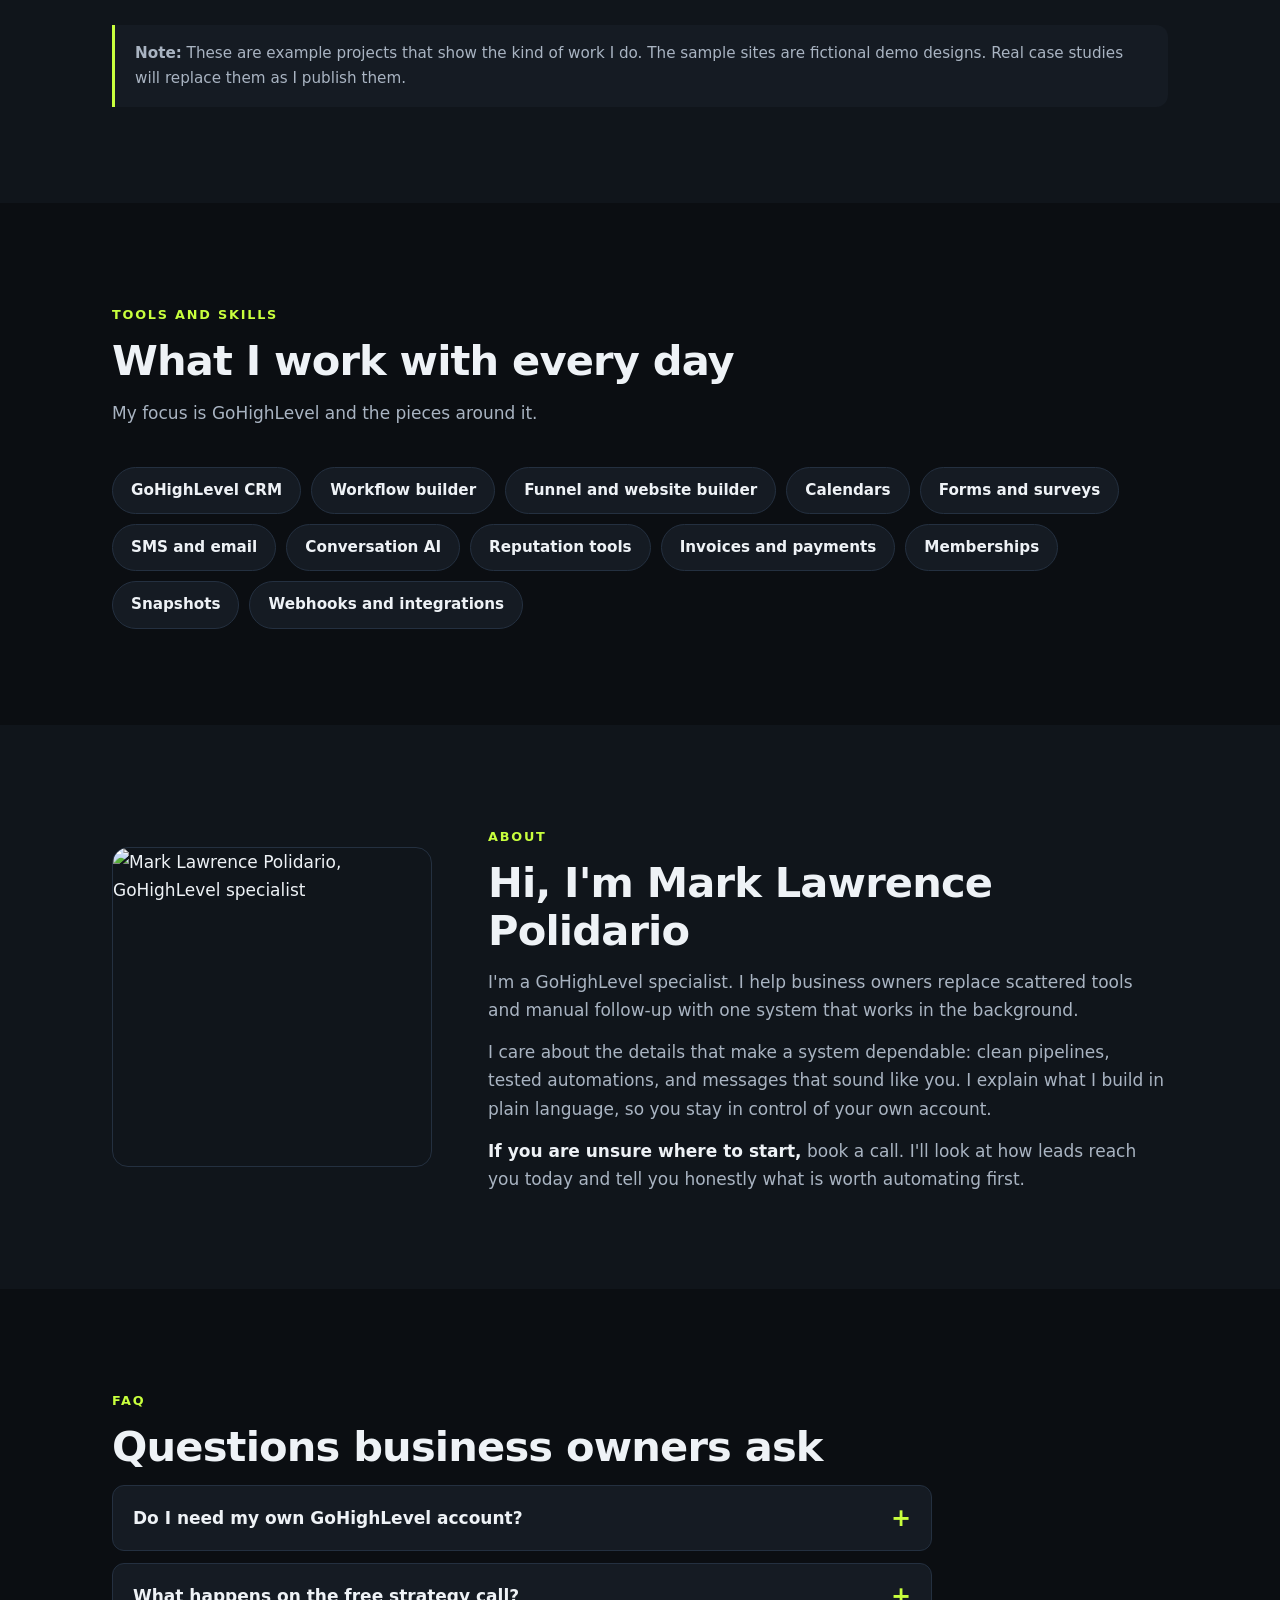
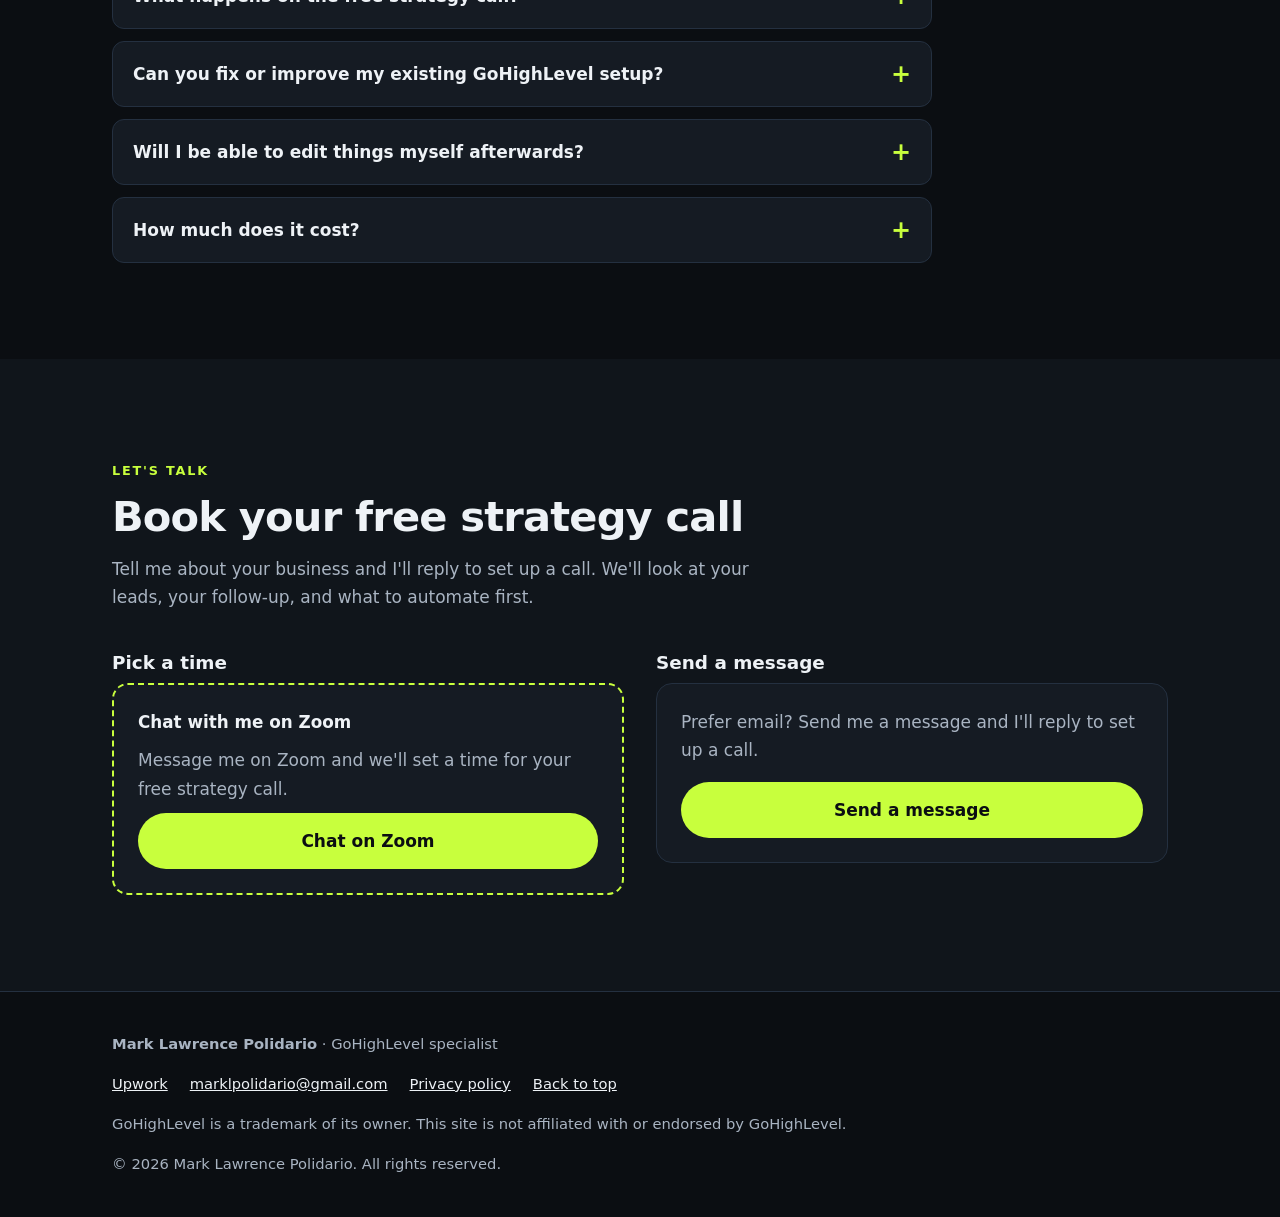
==== commit 3c46eb47: "Add Zoom chat button to booking box" ====
--- a/index.html
+++ b/index.html
@@ -688,8 +688,9 @@
 
               Use the exact snippet GoHighLevel gives you (including its script line, if it provides one).
             -->
-            <strong>Booking calendar coming soon</strong>
-            <span>Use the email link to reach me for now, and I'll reply with a time for your free strategy call.</span>
+            <strong>Chat with me on Zoom</strong>
+            <span>Message me on Zoom and we'll set a time for your free strategy call.</span>
+            <a class="btn btn-primary" href="https://us05web.zoom.us/launch/chat?src=direct_chat_link&amp;email=marklpolidario@gmail.com" target="_blank" rel="noopener" aria-label="Chat on Zoom (opens in new tab)">Chat on Zoom</a>
           </div>
         </div>
 
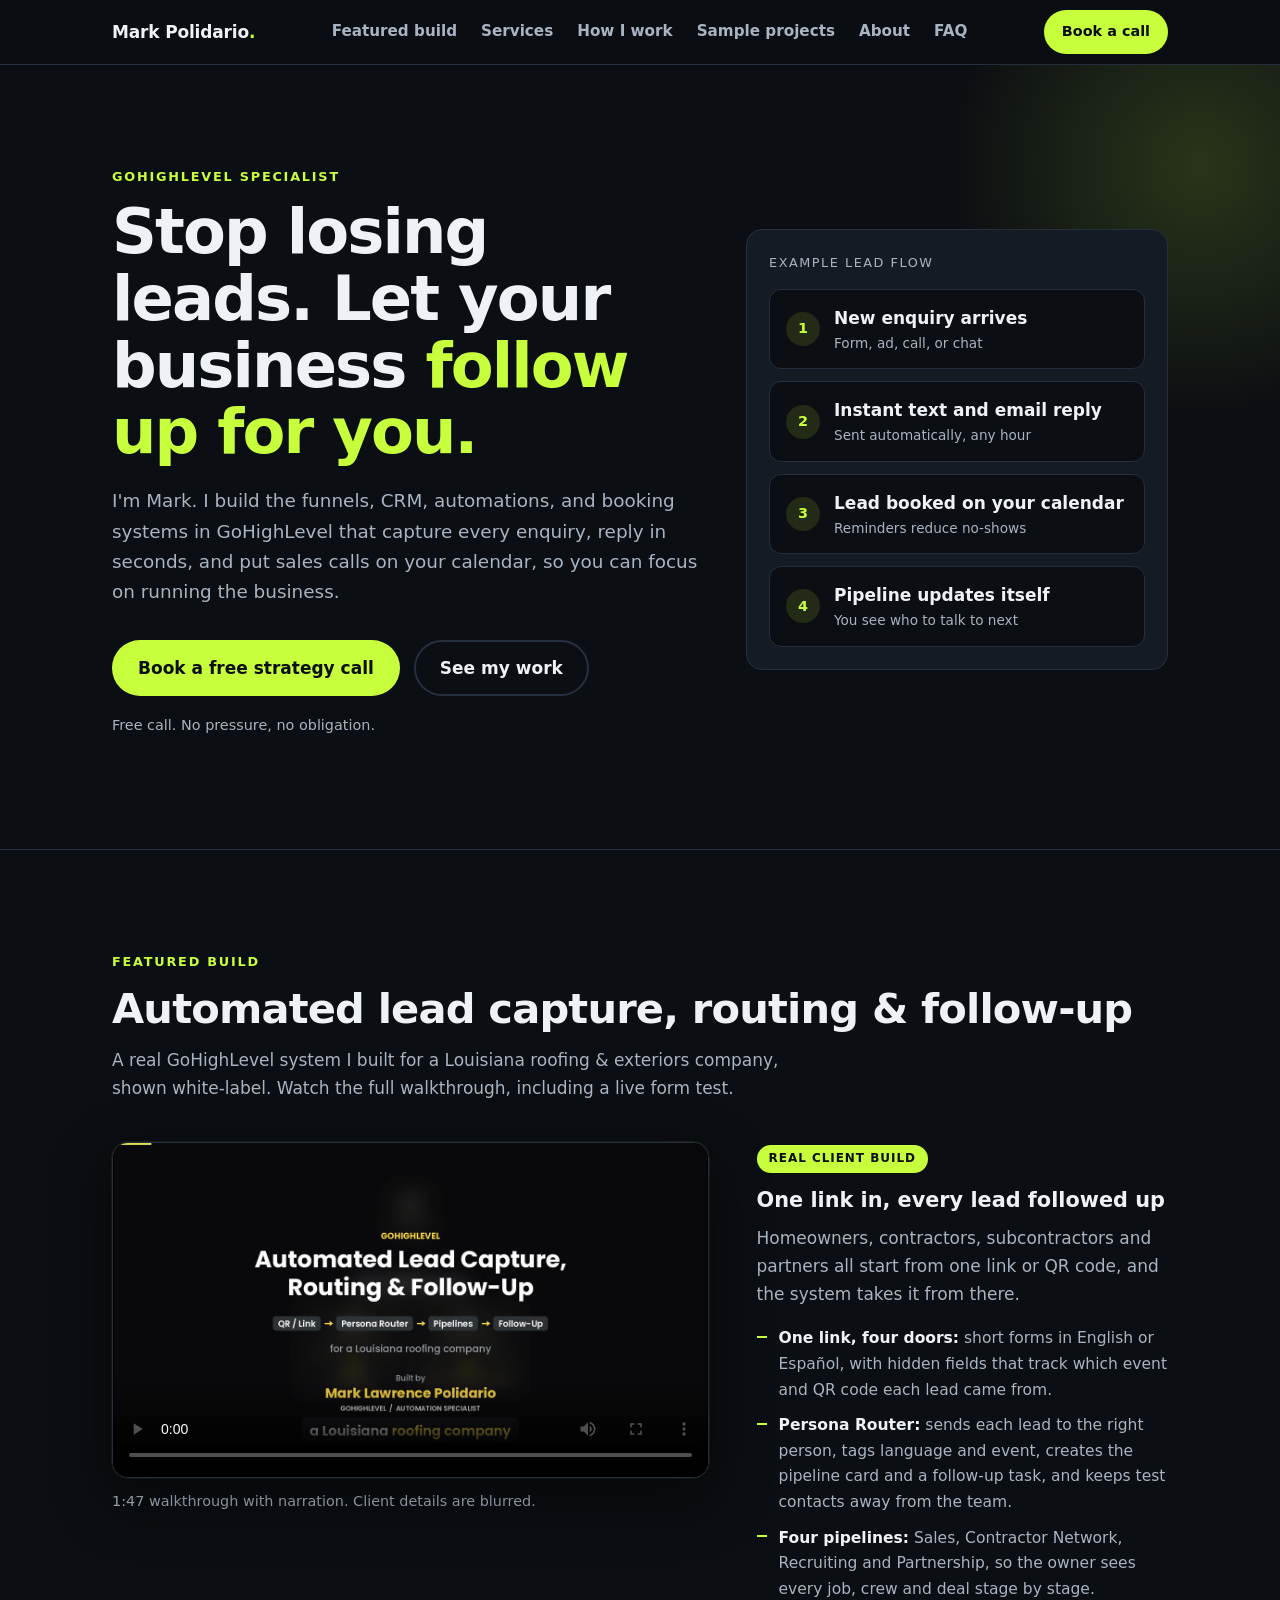
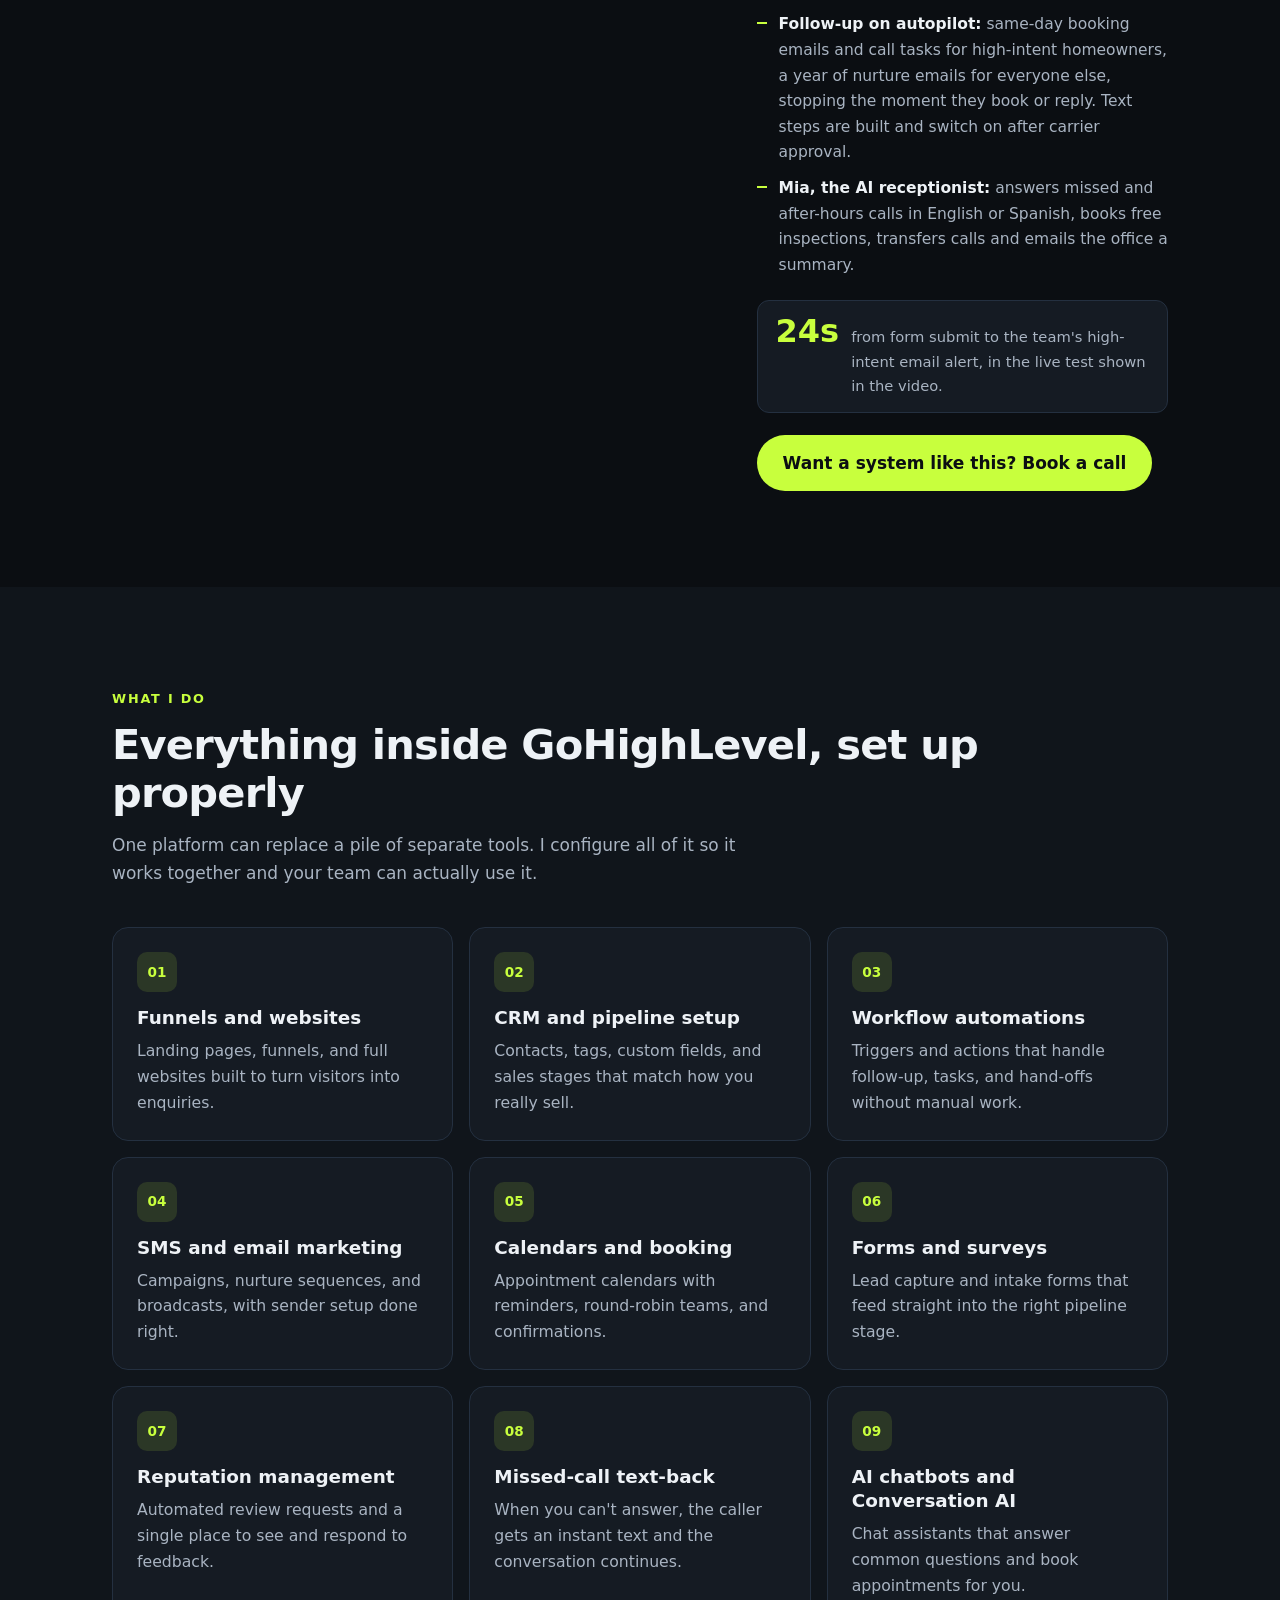
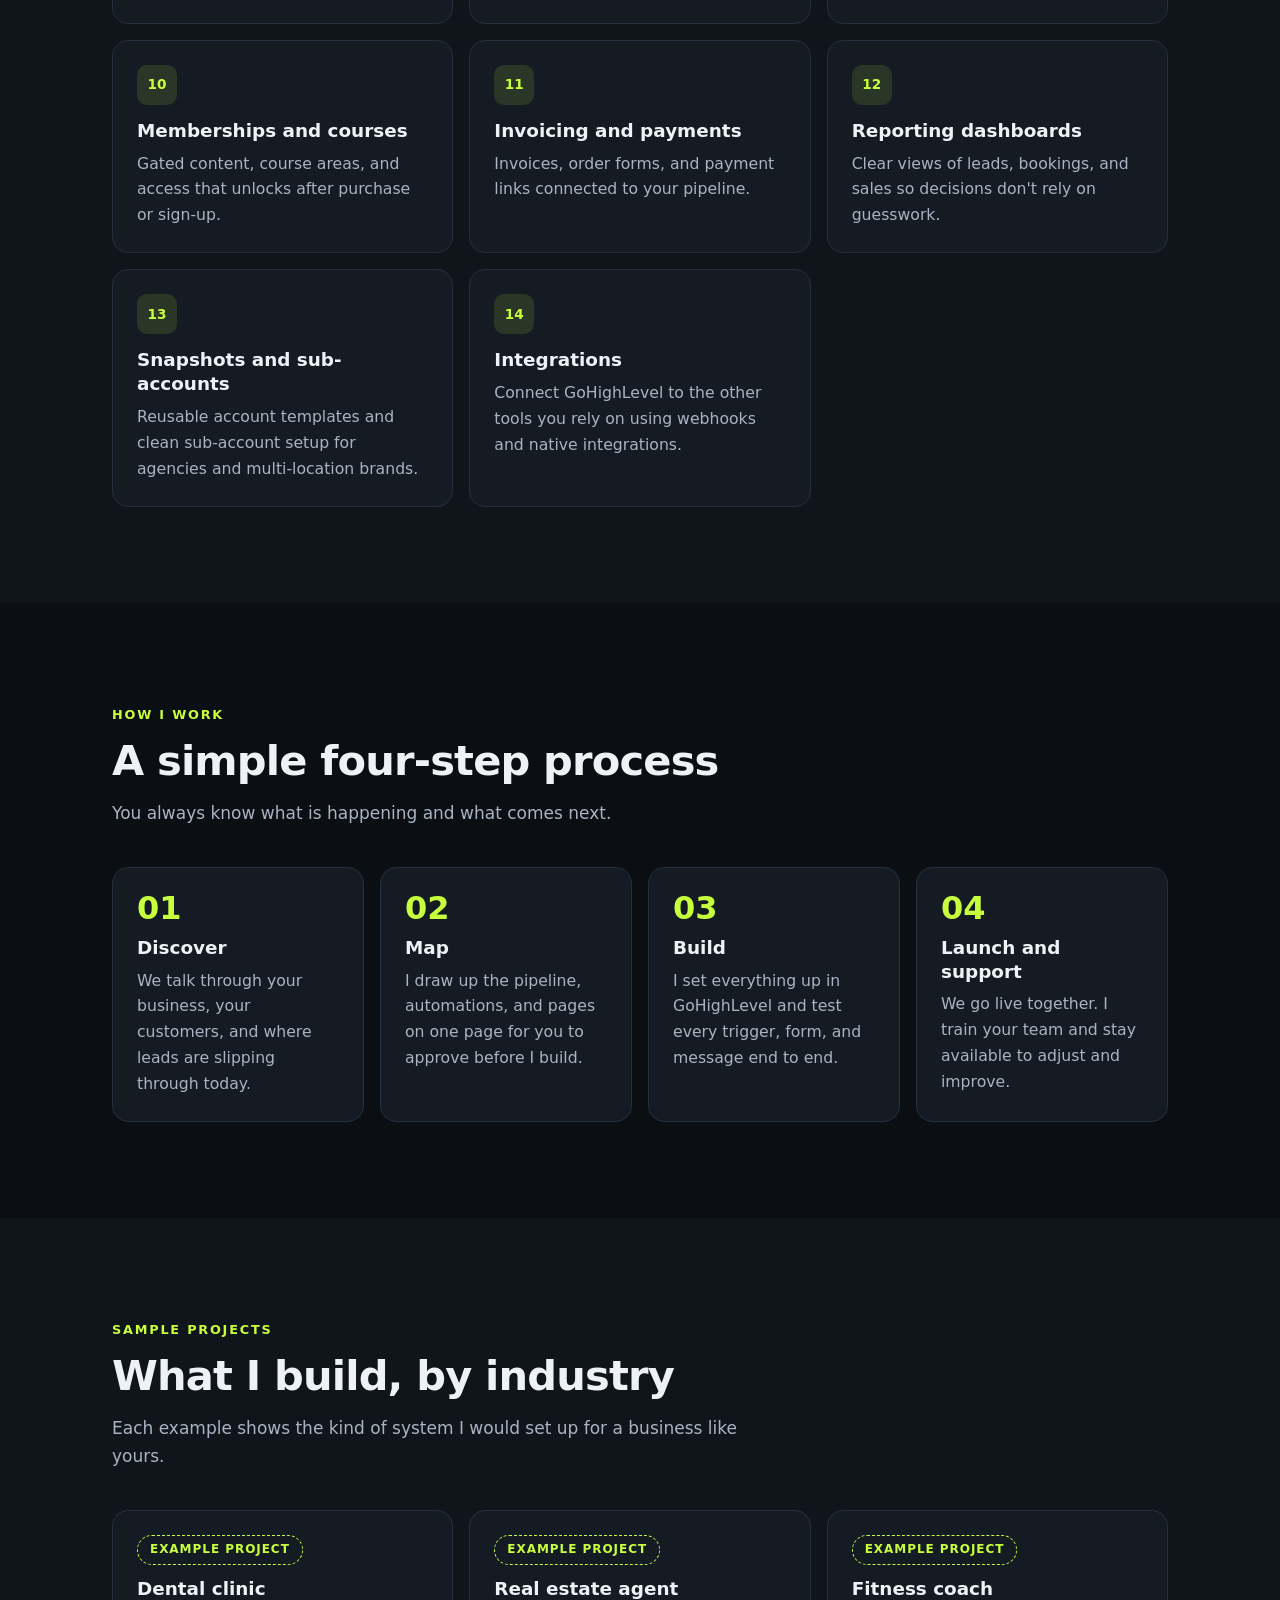
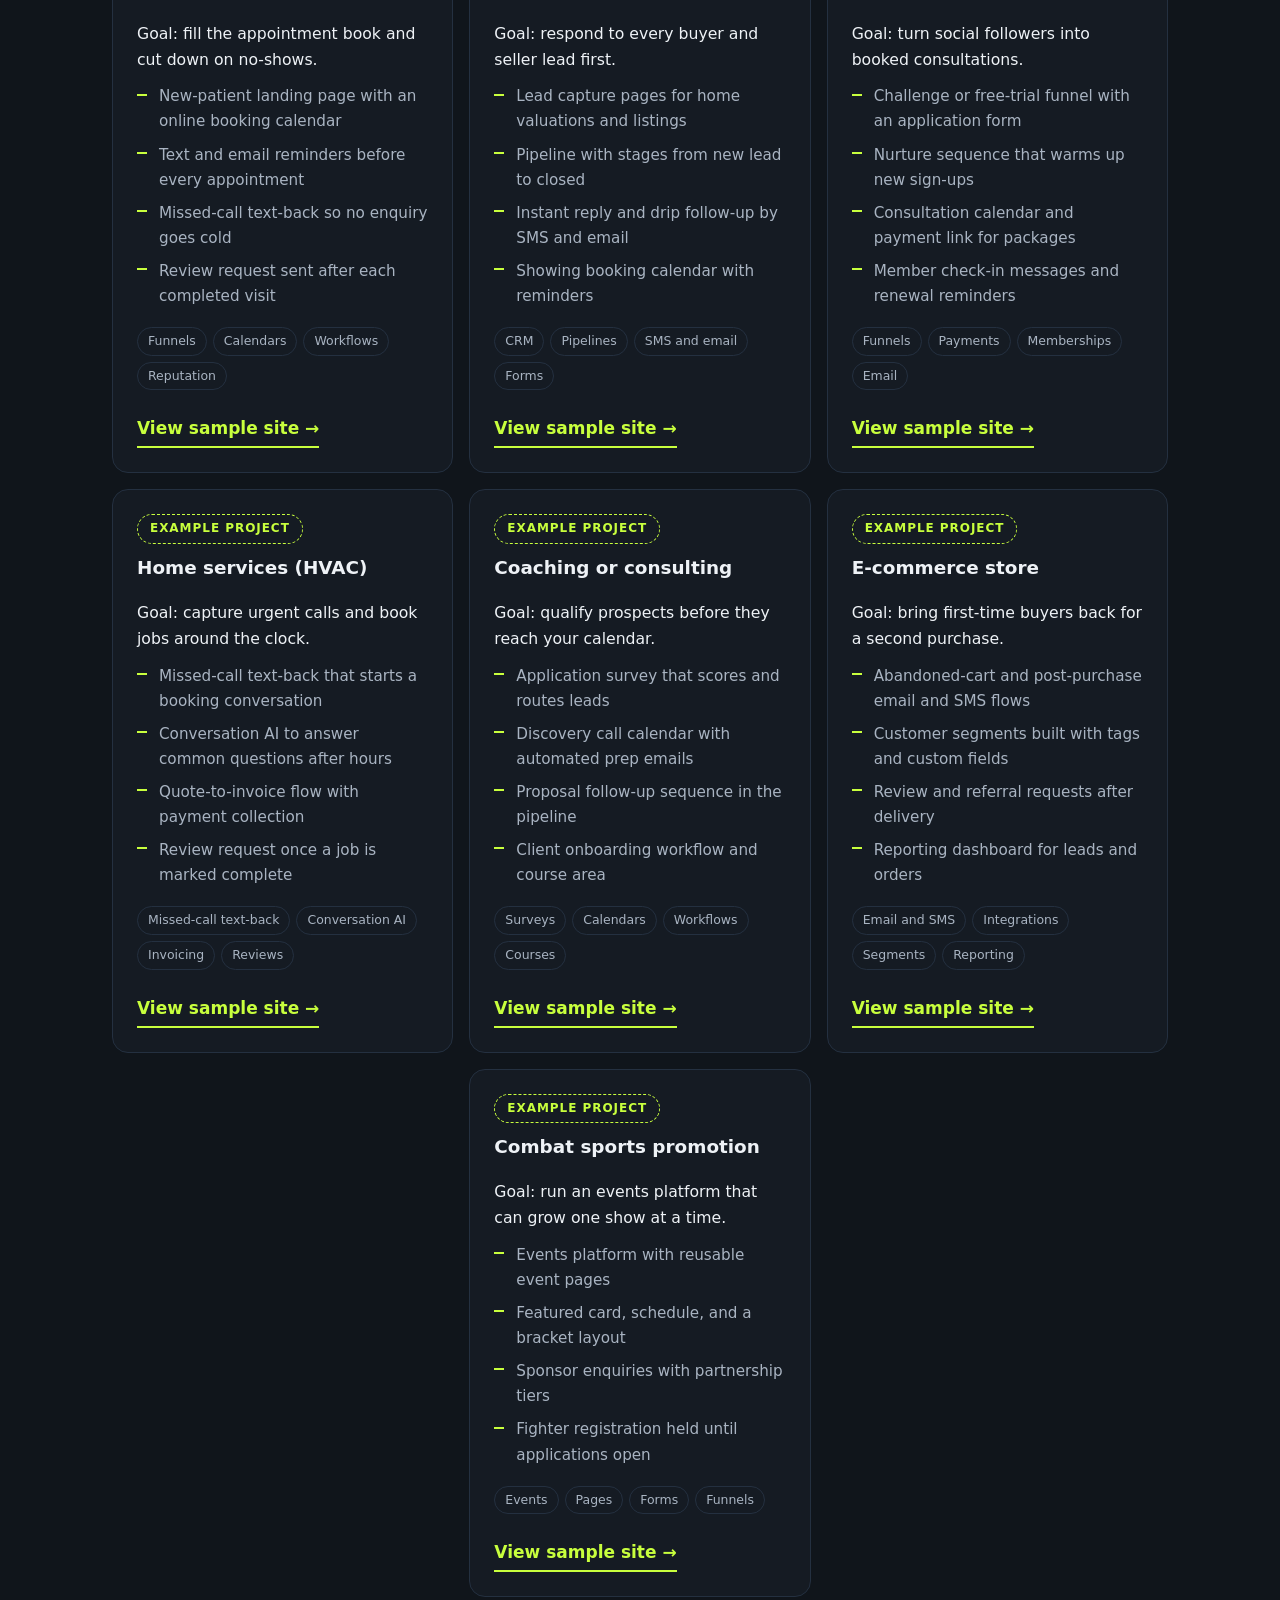
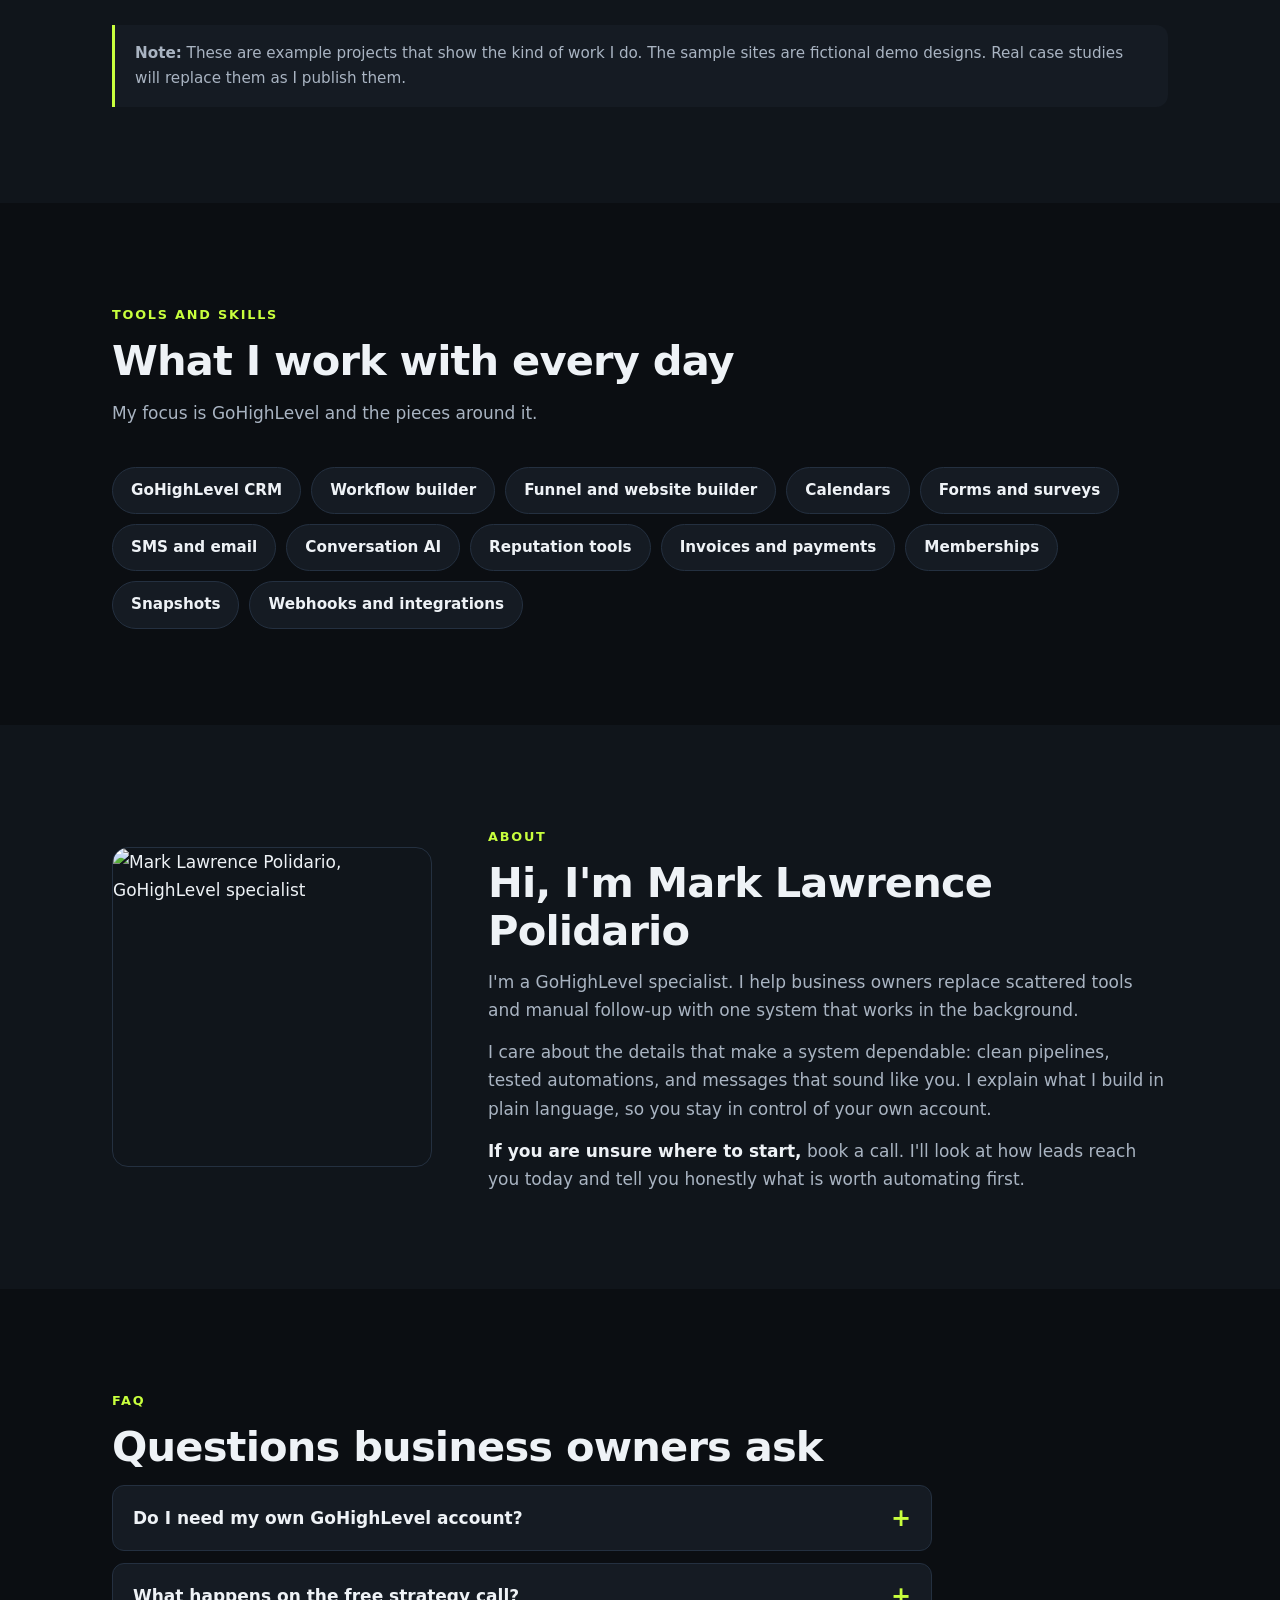
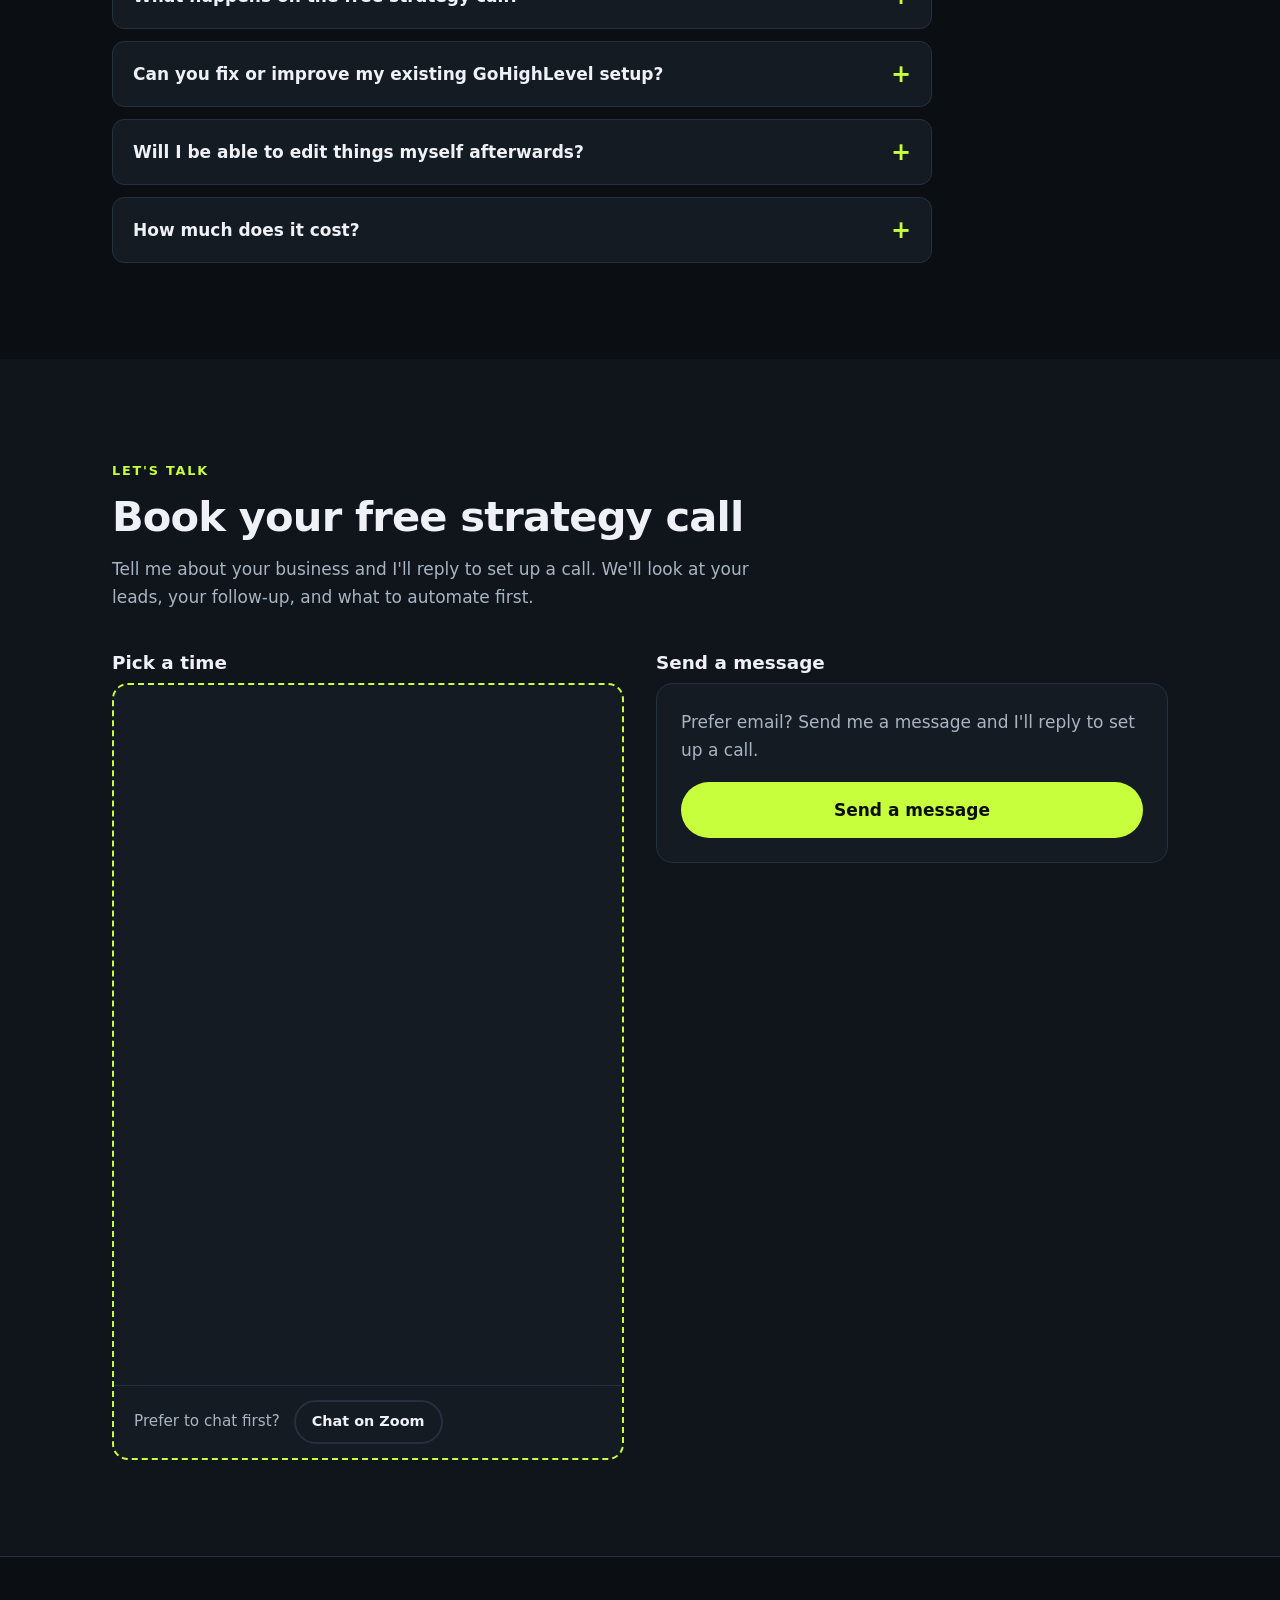
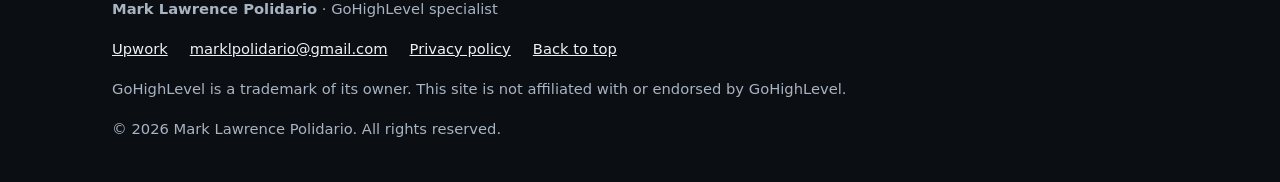
==== commit 6293901e: "Embed Calendly booking calendar" ====
--- a/index.html
+++ b/index.html
@@ -249,6 +249,14 @@
 .ghl-portfolio .embed code { color: var(--accent); word-break: break-all; font-size: .9rem; }
 .ghl-portfolio .embed iframe { width: 100%; border: 0; min-height: 600px; }
 .ghl-portfolio .embed-soon { min-height: 0; }
+.ghl-portfolio .embed-calendly { padding: 0; gap: 0; overflow: hidden; justify-content: flex-start; }
+.ghl-portfolio .embed-calendly .calendly-inline-widget { width: 100%; }
+.ghl-portfolio .embed-calendly .calendly-inline-widget iframe { min-height: 0; }
+.ghl-portfolio .embed-fallback { margin: 0; padding: 16px 20px 0; }
+.ghl-portfolio .embed-alt {
+  margin: 0; padding: 14px 20px; border-top: 1px solid var(--line);
+  display: flex; flex-wrap: wrap; align-items: center; gap: 10px 14px; font-size: .95rem; color: var(--muted);
+}
 .ghl-portfolio .book > div { min-width: 0; } /* stop wide content stretching the grid on phones */
 
 /* Contact block (email link; same card look as the rest of the page) */
@@ -678,19 +686,13 @@
         <!-- CALENDAR EMBED -->
         <div>
           <h3>Pick a time</h3>
-          <div class="embed embed-soon" id="calendar-embed">
-            <!--
-              TODO: In GoHighLevel go to Calendars > Calendar Settings > your calendar > Share > Embed Code.
-              Replace the "coming soon" text below with your embed. It looks like this:
-
-              <iframe src="REPLACE_WITH_YOUR_GHL_CALENDAR_URL" style="width:100%;border:0;overflow:hidden;" scrolling="no" id="ghl-calendar" title="Book a free strategy call"></iframe>
-              <script src="REPLACE_WITH_YOUR_GHL_FORM_EMBED_SCRIPT_URL" type="text/javascript"></script>
-
-              Use the exact snippet GoHighLevel gives you (including its script line, if it provides one).
-            -->
-            <strong>Chat with me on Zoom</strong>
-            <span>Message me on Zoom and we'll set a time for your free strategy call.</span>
-            <a class="btn btn-primary" href="https://us05web.zoom.us/launch/chat?src=direct_chat_link&amp;email=marklpolidario@gmail.com" target="_blank" rel="noopener" aria-label="Chat on Zoom (opens in new tab)">Chat on Zoom</a>
+          <div class="embed embed-calendly" id="calendar-embed">
+            <!-- Calendly inline widget begin -->
+            <div class="calendly-inline-widget" data-url="https://calendly.com/marklpolidario/30min?hide_gdpr_banner=1&amp;background_color=151b23&amp;text_color=eef2f6&amp;primary_color=c8ff3d" style="min-width:320px;height:700px;"></div>
+            <script src="https://assets.calendly.com/assets/external/widget.js" async></script>
+            <!-- Calendly inline widget end -->
+            <noscript><p class="embed-fallback"><a class="btn btn-ghost btn-sm" href="https://calendly.com/marklpolidario/30min" target="_blank" rel="noopener">Open my booking page</a></p></noscript>
+            <p class="embed-alt">Prefer to chat first? <a class="btn btn-ghost btn-sm" href="https://us05web.zoom.us/launch/chat?src=direct_chat_link&amp;email=marklpolidario@gmail.com" target="_blank" rel="noopener" aria-label="Chat on Zoom (opens in new tab)">Chat on Zoom</a></p>
           </div>
         </div>
 
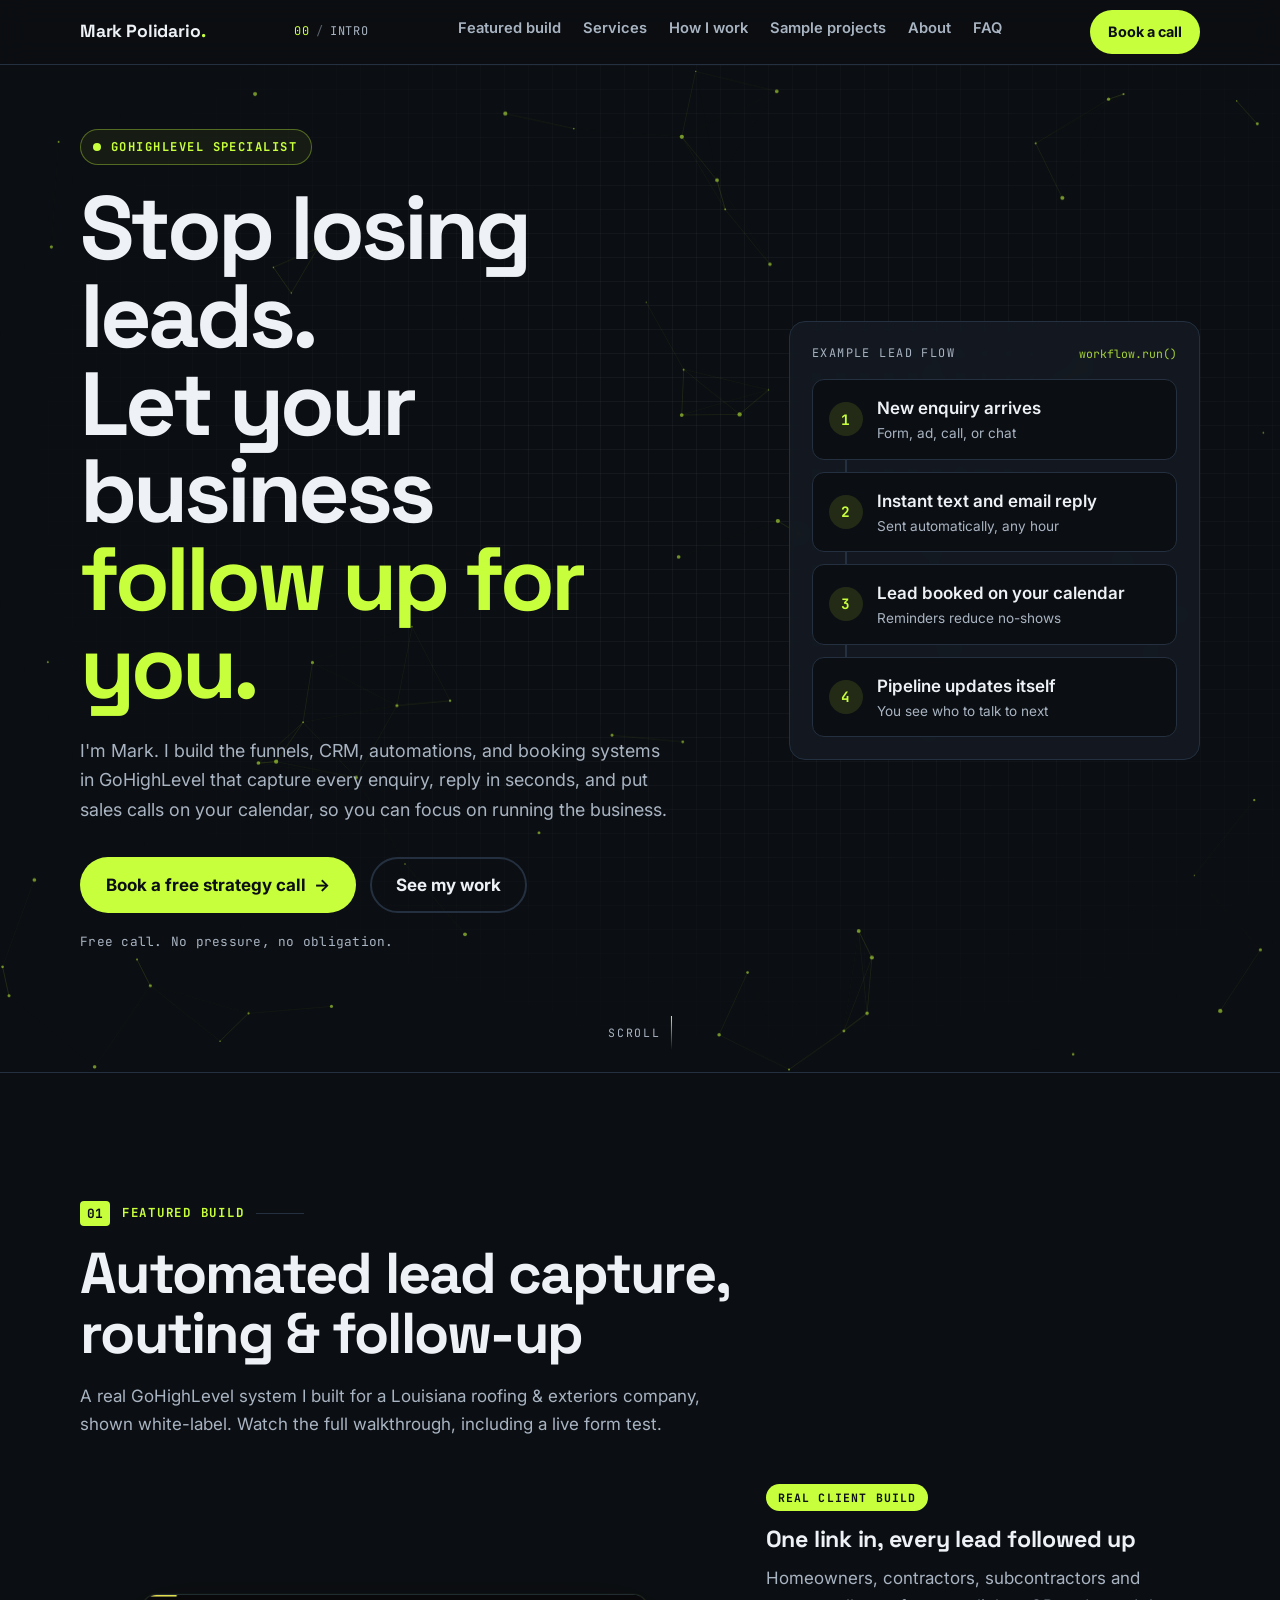
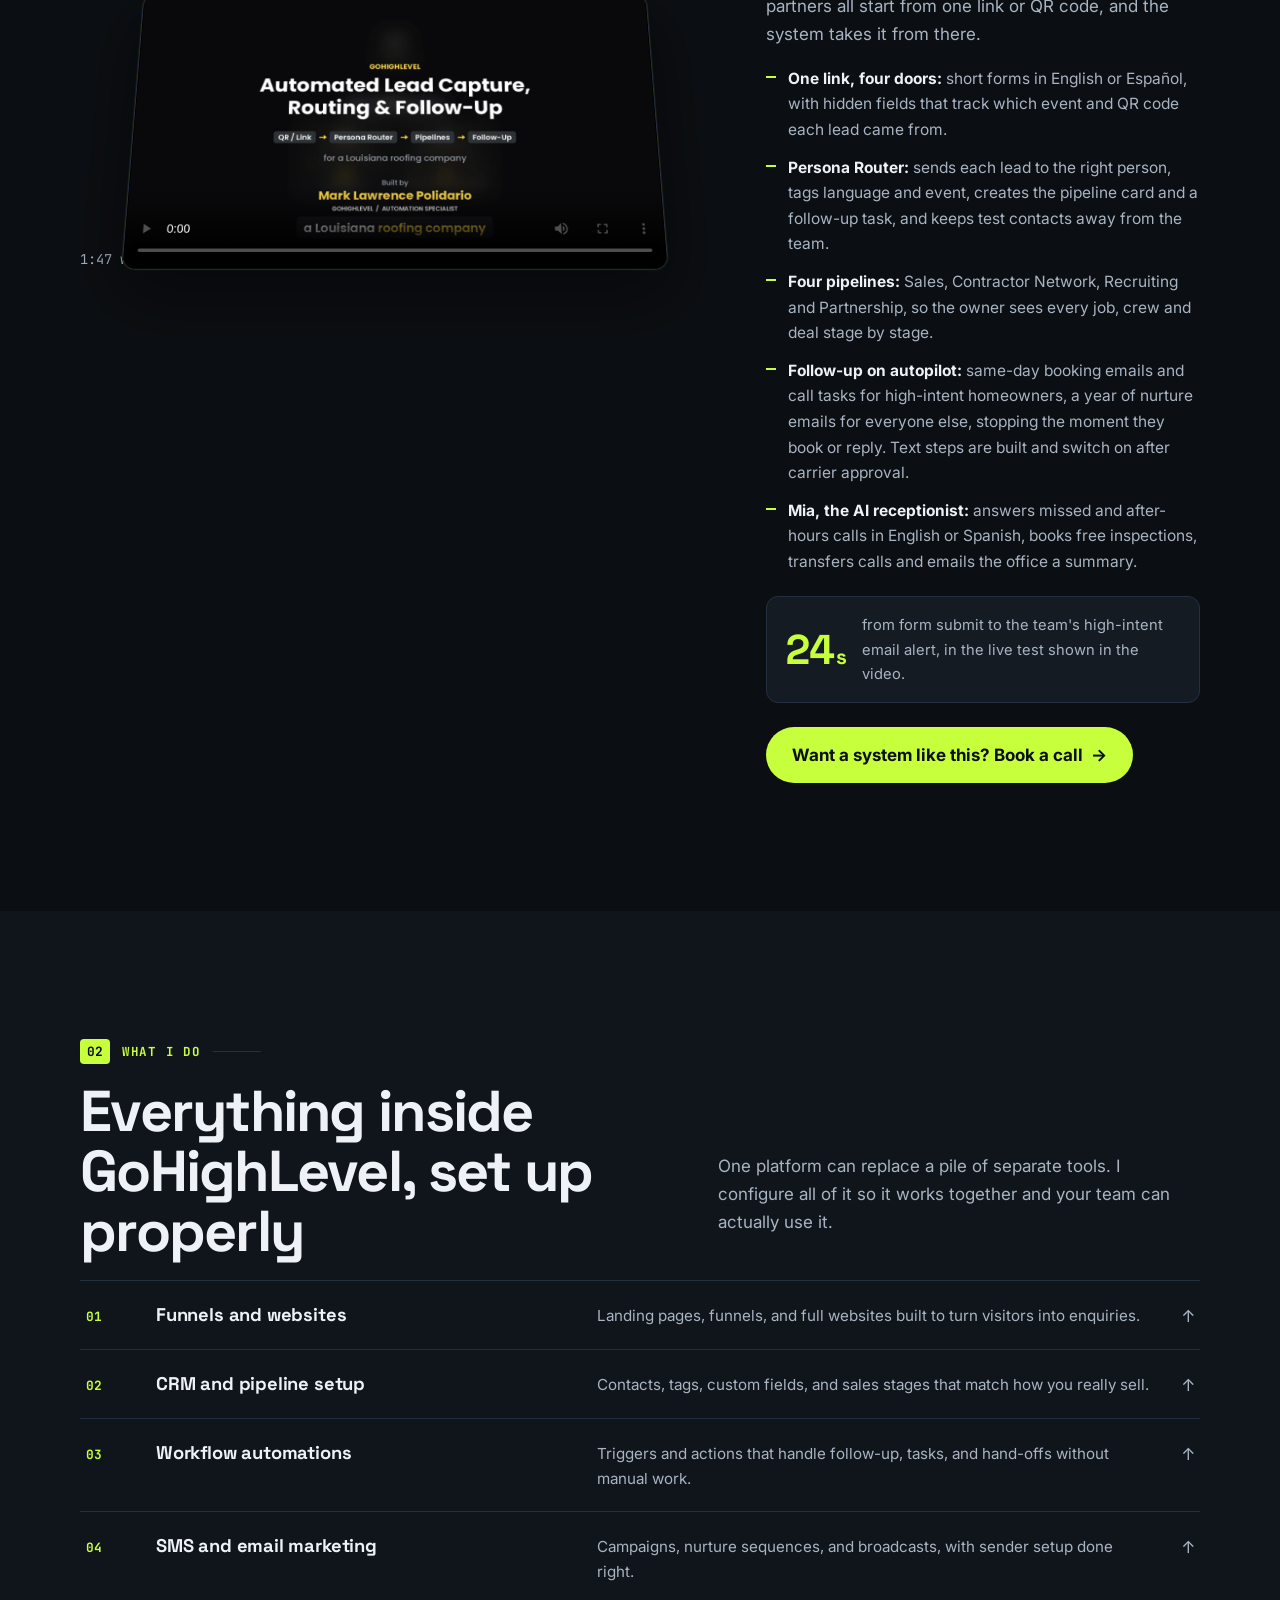
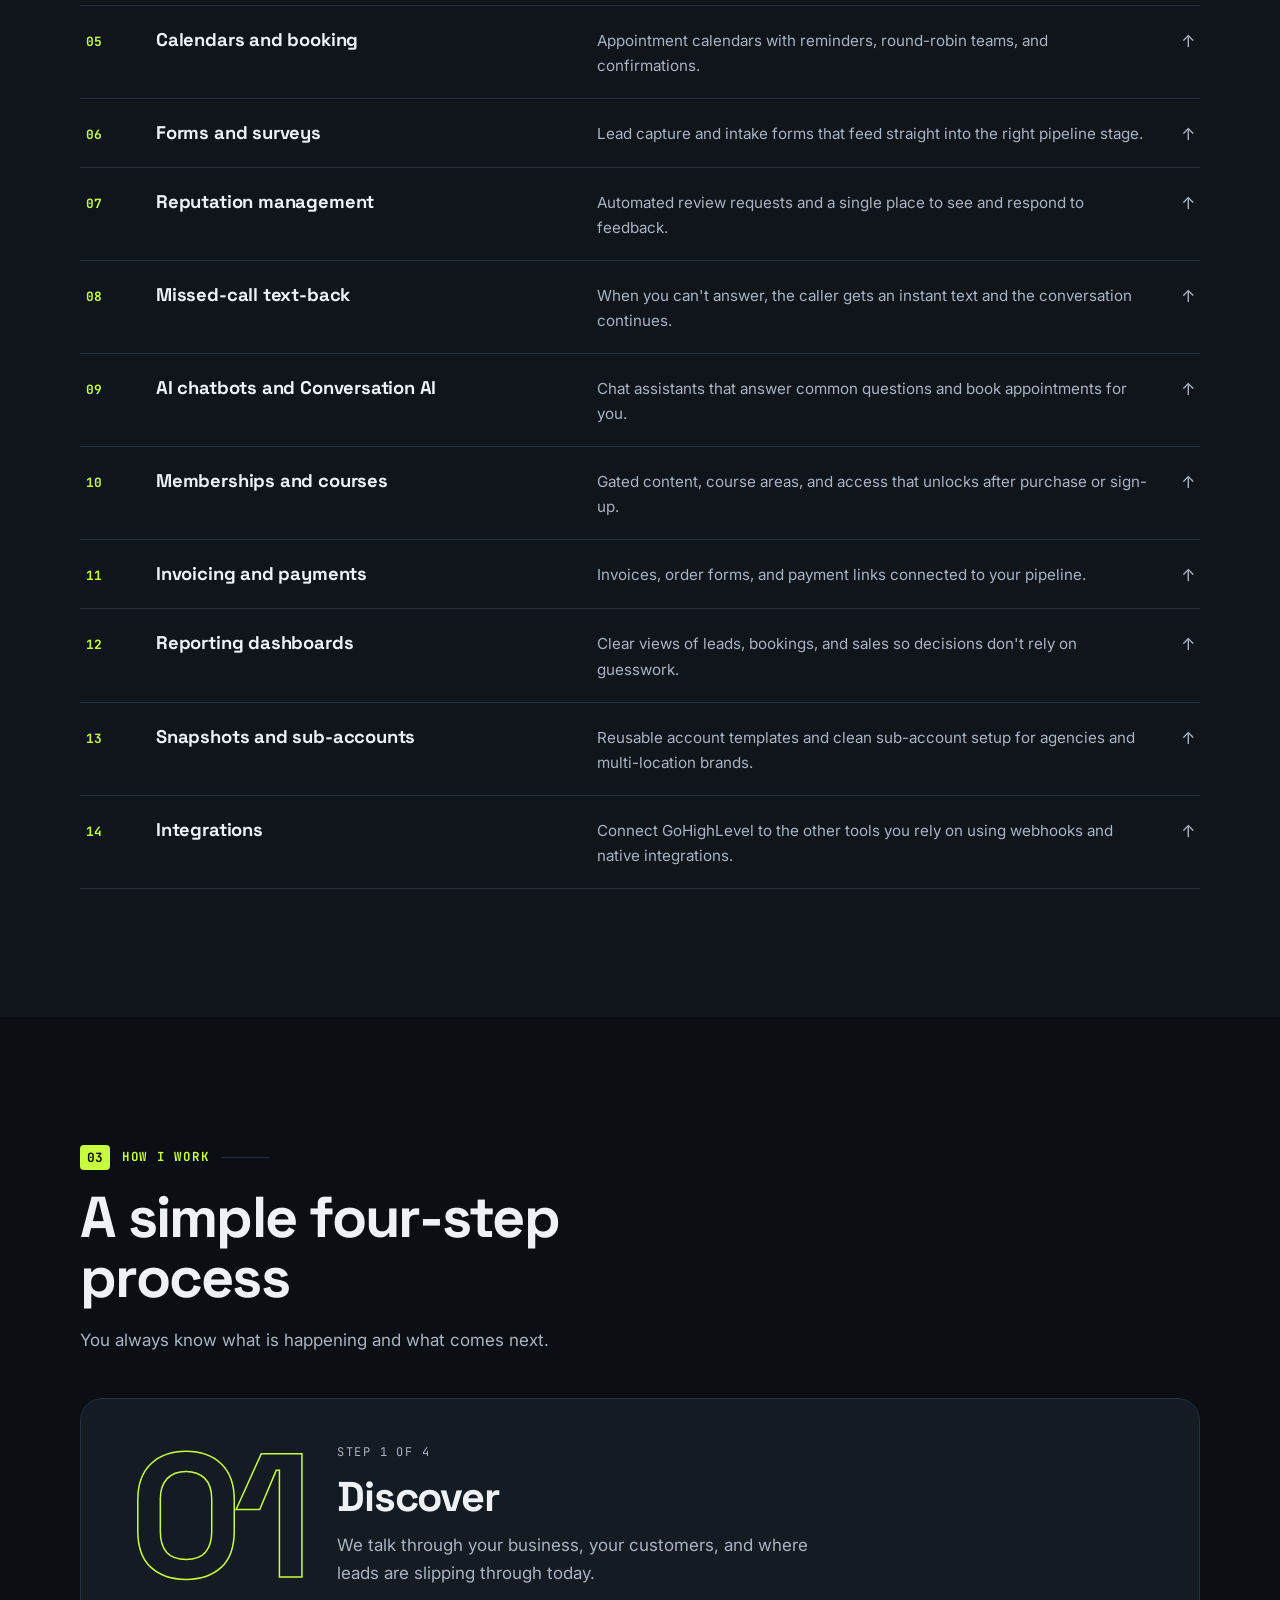
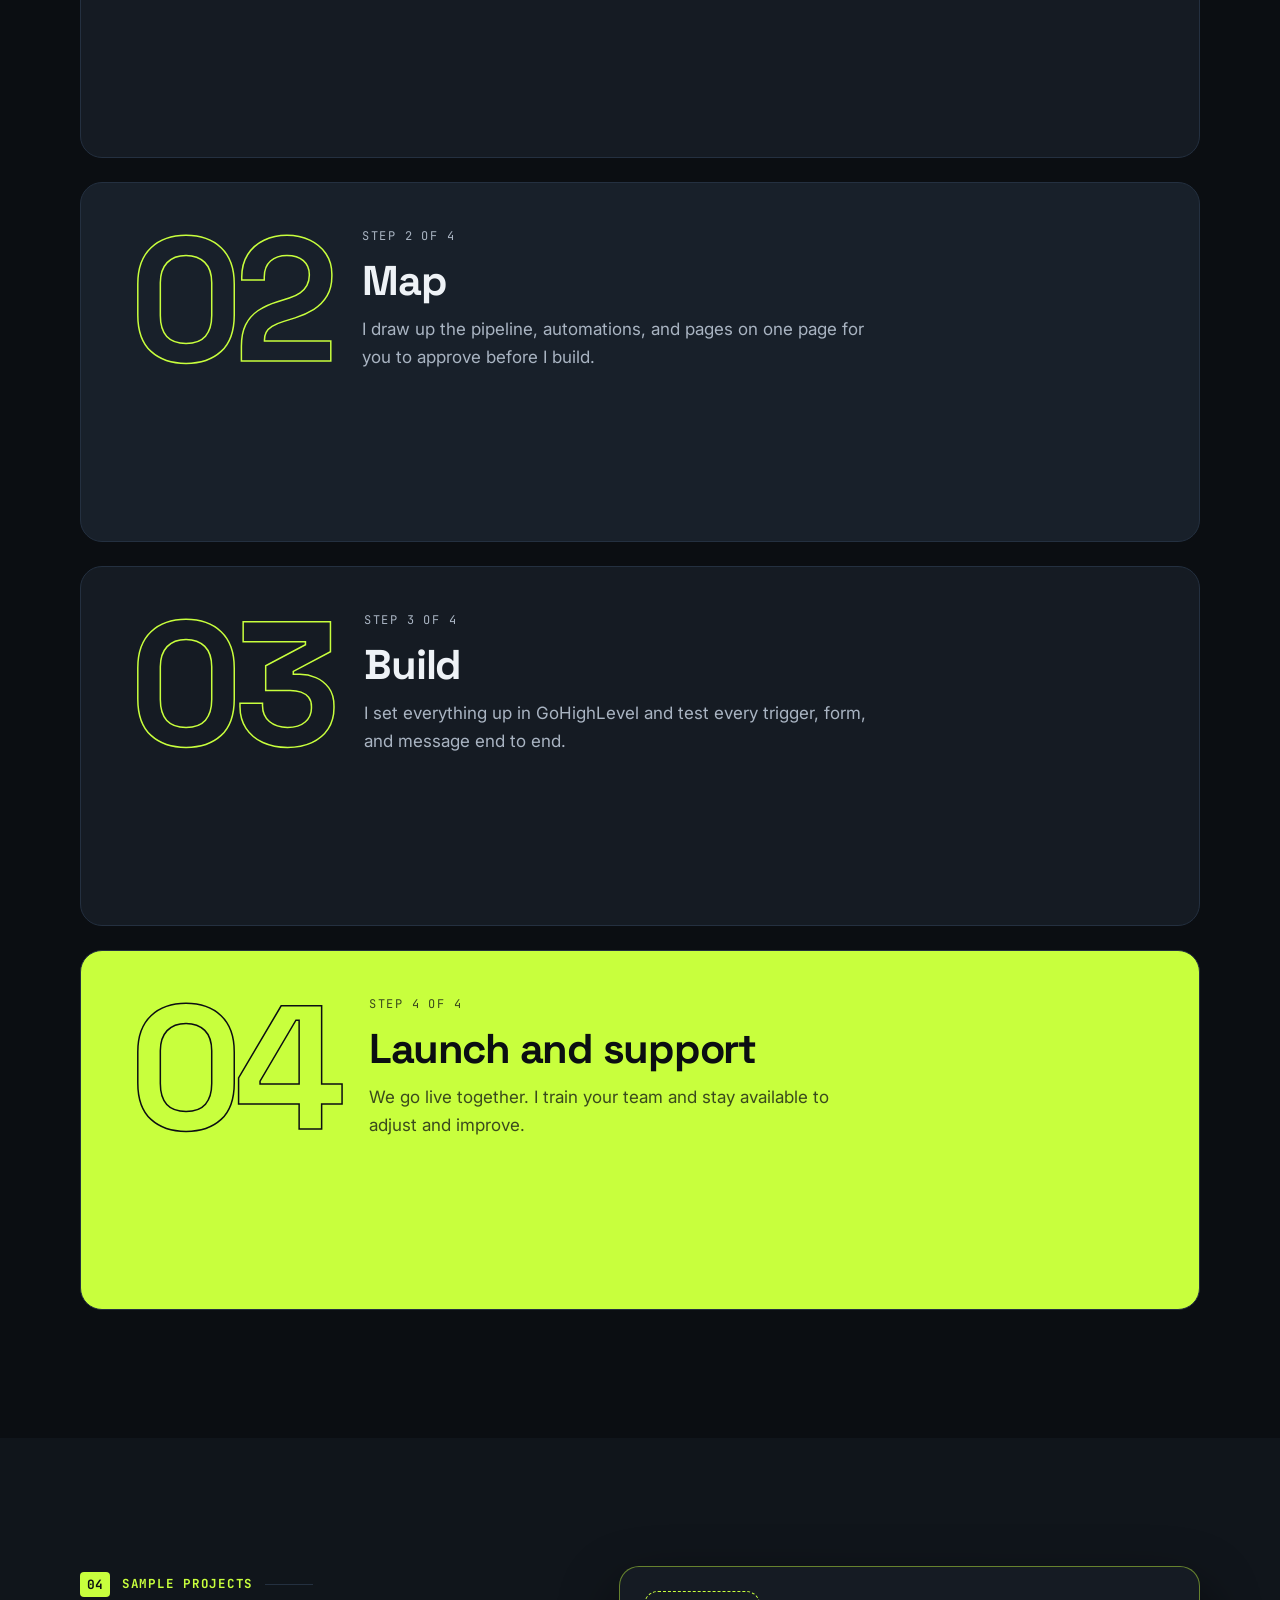
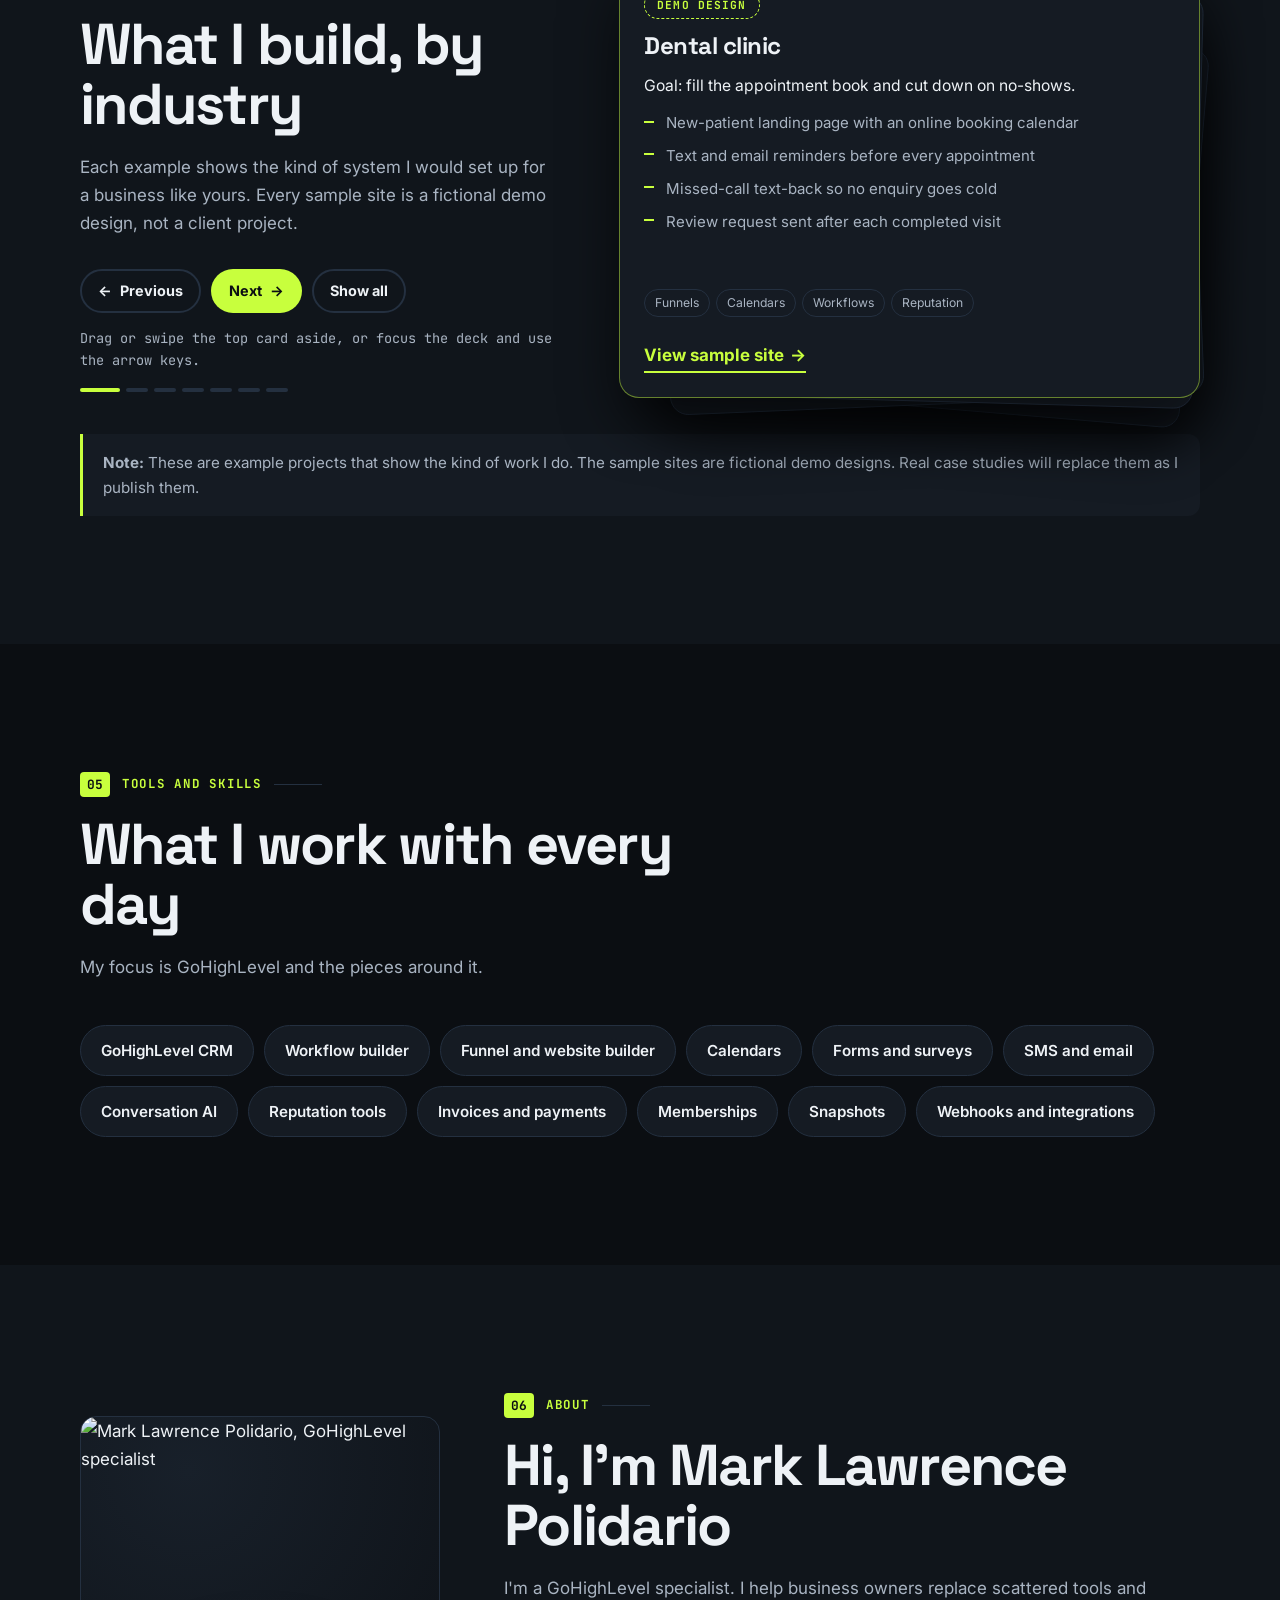
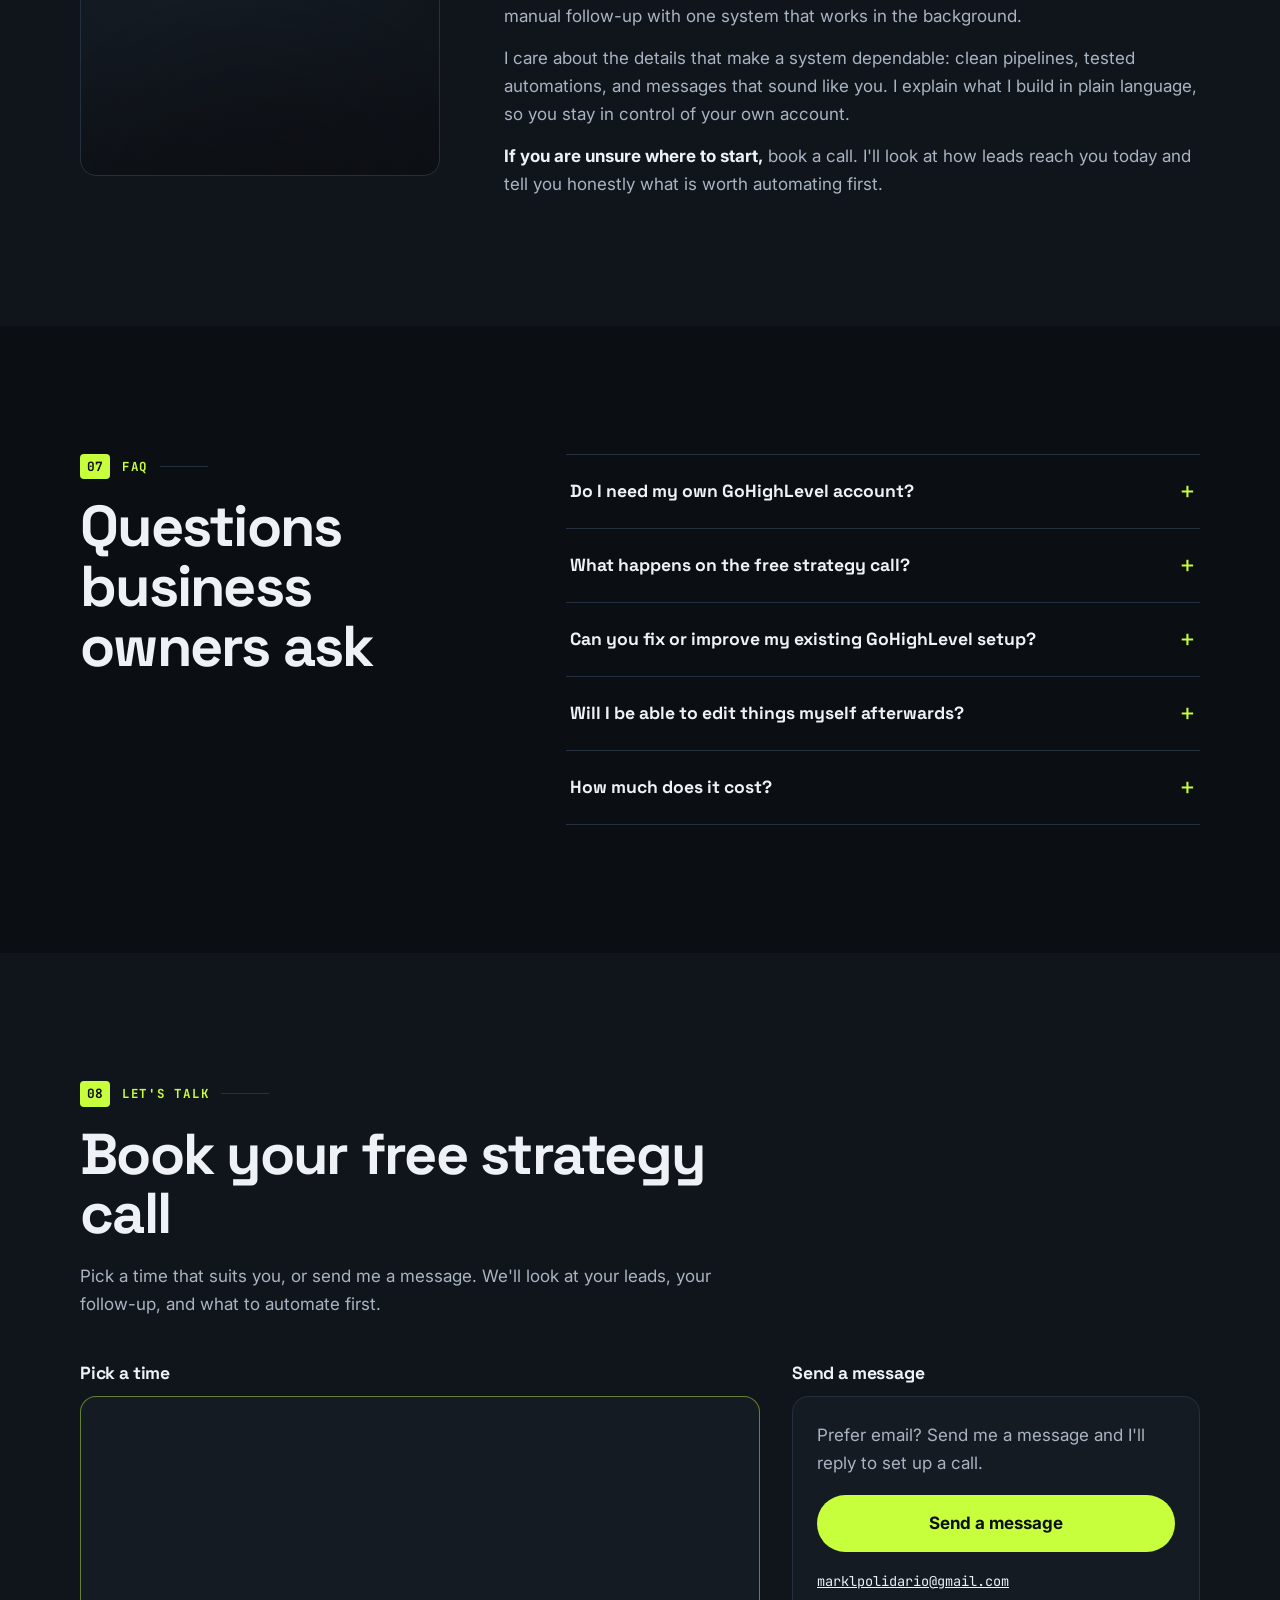
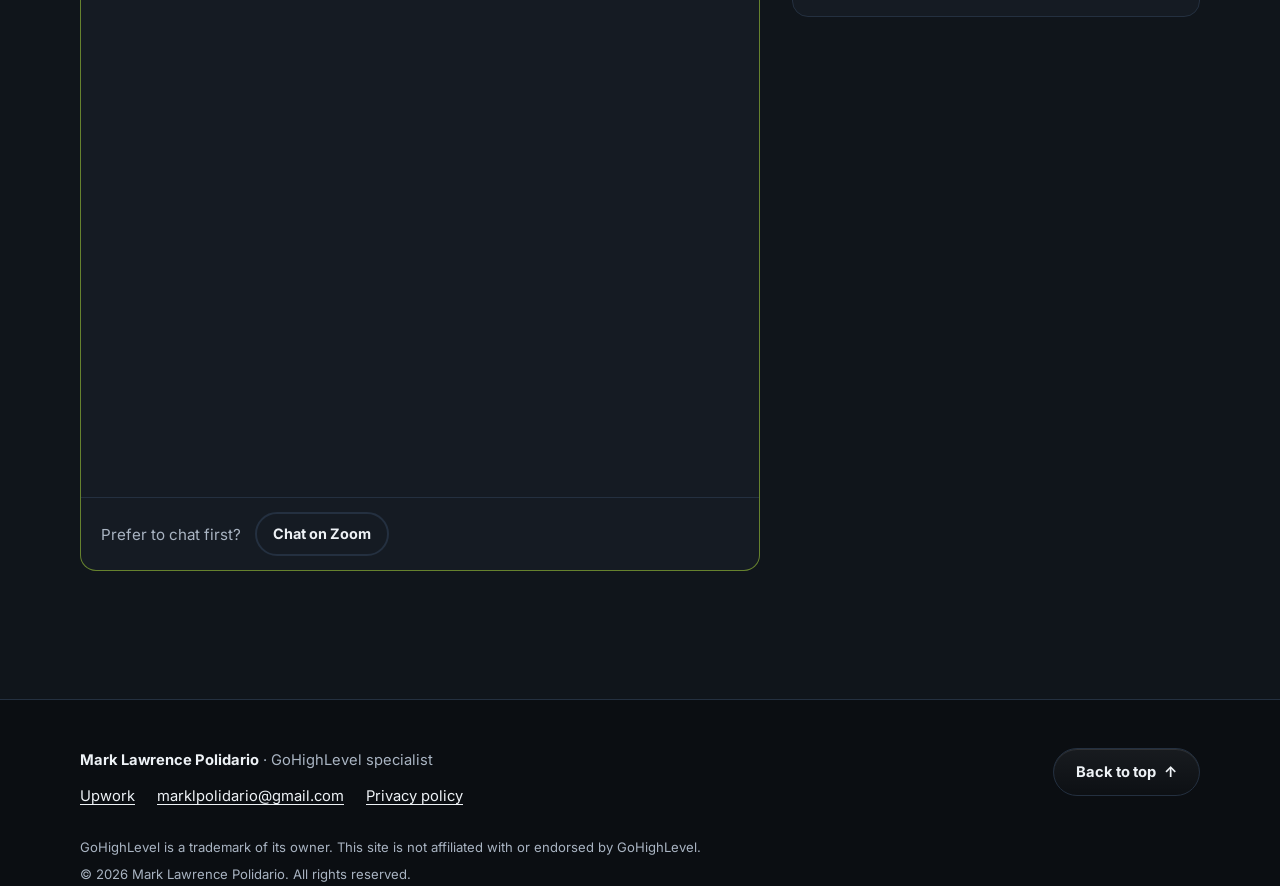
==== commit 546e379e: "Launch interactive portfolio v2 as main site" ====
--- a/index.html
+++ b/index.html
@@ -1,425 +1,133 @@
 <!DOCTYPE html>
-<html lang="en">
+<html lang="en" class="no-js">
 <head>
 <meta charset="utf-8">
 <meta name="viewport" content="width=device-width, initial-scale=1">
 <title>Mark Lawrence Polidario | GoHighLevel Specialist for Business Owners</title>
 <meta name="description" content="GoHighLevel (GHL) specialist who builds funnels, CRM pipelines, automations, and booking systems so business owners capture more leads and follow up automatically. Book a free strategy call.">
 <meta name="theme-color" content="#0b0e12">
-<!-- Optional social preview tags. Add your own image URL where marked.
+<meta property="og:type" content="website">
 <meta property="og:title" content="Mark Lawrence Polidario | GoHighLevel Specialist">
 <meta property="og:description" content="Funnels, CRM, automations and booking systems built in GoHighLevel.">
-<meta property="og:image" content="REPLACE_WITH_YOUR_SHARE_IMAGE_URL">
--->
-
-<!--
-=====================================================================
- GHL PORTFOLIO - Mark Lawrence Polidario
- Single file: CSS + HTML + a few lines of JS. No frameworks, no build.
- Hosted as a static site with GitHub Pages from the repository root.
-
- PLACEHOLDERS: search this file for "REPLACE_WITH" and "TODO".
-=====================================================================
--->
-
-<style>
-/* ------------------------------------------------------------------
-   1. DESIGN TOKENS (colors, spacing, type)
-   One bright accent (electric lime) on a dark background.
-------------------------------------------------------------------- */
-.ghl-portfolio {
-  --bg: #0b0e12;
-  --bg-alt: #10151b;
-  --card: #151b23;
-  --line: #243040;
-  --text: #eef2f6;
-  --muted: #a9b4c2;      /* 8.9:1 on --bg, passes AA */
-  --accent: #c8ff3d;     /* electric lime */
-  --accent-ink: #0b0e12; /* dark text on lime = strong contrast */
-  --radius: 16px;
-  --max: 1120px;
-  --font: system-ui, -apple-system, "Segoe UI", Roboto, "Helvetica Neue", Arial, sans-serif;
-
-  background: var(--bg);
-  color: var(--text);
-  font-family: var(--font);
-  font-size: 1.0625rem;
-  line-height: 1.65;
-  -webkit-font-smoothing: antialiased;
-  text-align: left;
-}
-html { scroll-behavior: smooth; scroll-padding-top: 76px; }
-body { margin: 0; background: #0b0e12; }
-
-.ghl-portfolio *, .ghl-portfolio *::before, .ghl-portfolio *::after { box-sizing: border-box; }
-.ghl-portfolio h1, .ghl-portfolio h2, .ghl-portfolio h3, .ghl-portfolio p,
-.ghl-portfolio ul, .ghl-portfolio ol, .ghl-portfolio dl, .ghl-portfolio figure { margin: 0; padding: 0; }
-.ghl-portfolio ul, .ghl-portfolio ol { list-style: none; }
-.ghl-portfolio a { color: inherit; }
-
-/* ------------------------------------------------------------------
-   2. LAYOUT HELPERS
-------------------------------------------------------------------- */
-.ghl-portfolio .wrap { width: 100%; max-width: var(--max); margin: 0 auto; padding: 0 20px; }
-.ghl-portfolio section { padding: 72px 0; }
-.ghl-portfolio .alt { background: var(--bg-alt); }
-
-.ghl-portfolio .eyebrow {
-  display: inline-block; color: var(--accent); font-size: .8rem; font-weight: 700;
-  letter-spacing: .14em; text-transform: uppercase; margin-bottom: 12px;
-}
-.ghl-portfolio h2 { font-size: clamp(1.75rem, 5.5vw, 2.6rem); line-height: 1.15; letter-spacing: -.02em; margin-bottom: 14px; }
-.ghl-portfolio h3 { font-size: 1.15rem; line-height: 1.3; margin-bottom: 8px; }
-.ghl-portfolio .lead { color: var(--muted); max-width: 62ch; margin-bottom: 40px; }
-
-/* Keyboard focus: always visible */
-.ghl-portfolio a:focus-visible, .ghl-portfolio button:focus-visible, .ghl-portfolio summary:focus-visible {
-  outline: 3px solid var(--accent); outline-offset: 3px; border-radius: 6px;
-}
-
-/* ------------------------------------------------------------------
-   3. BUTTONS (same look everywhere)
-------------------------------------------------------------------- */
-.ghl-portfolio .btn {
-  display: inline-flex; align-items: center; justify-content: center; gap: 8px;
-  min-height: 48px; padding: 12px 24px; border-radius: 999px;
-  font: inherit; font-weight: 700; text-decoration: none; cursor: pointer;
-  border: 2px solid transparent; transition: transform .2s ease, background .2s ease, box-shadow .2s ease;
-}
-.ghl-portfolio .btn-primary { background: var(--accent); color: var(--accent-ink); box-shadow: 0 0 0 0 rgba(200,255,61,.45); }
-.ghl-portfolio .btn-primary:hover { transform: translateY(-2px); box-shadow: 0 8px 28px rgba(200,255,61,.28); }
-.ghl-portfolio .btn-ghost { border-color: var(--line); color: var(--text); background: transparent; }
-.ghl-portfolio .btn-ghost:hover { border-color: var(--accent); color: var(--accent); }
-.ghl-portfolio .btn-sm { min-height: 40px; padding: 8px 16px; font-size: .9rem; white-space: nowrap; }
-@media (max-width: 899px) { .ghl-portfolio .nav .wrap { padding: 0 16px; } }
-
-/* ------------------------------------------------------------------
-   4. STICKY NAV
-------------------------------------------------------------------- */
-.ghl-portfolio .nav {
-  position: sticky; top: 0; z-index: 50;
-  background: rgba(11,14,18,.92); backdrop-filter: blur(10px);
-  border-bottom: 1px solid var(--line);
-}
-.ghl-portfolio .nav .wrap { display: flex; align-items: center; justify-content: space-between; min-height: 64px; gap: 12px; }
-.ghl-portfolio .brand { white-space: nowrap; font-weight: 800; text-decoration: none; letter-spacing: -.01em; }
-.ghl-portfolio .brand span { color: var(--accent); }
-.ghl-portfolio .nav-links { display: none; gap: 24px; align-items: center; }
-.ghl-portfolio .nav-links a { text-decoration: none; color: var(--muted); font-size: .95rem; font-weight: 600; }
-.ghl-portfolio .nav-links a:hover { color: var(--text); }
-.ghl-portfolio .nav-right { display: flex; align-items: center; gap: 10px; }
-.ghl-portfolio .menu-btn {
-  min-height: 40px; padding: 0 14px; background: transparent; color: var(--text);
-  border: 1px solid var(--line); border-radius: 999px; font: inherit; font-weight: 600; cursor: pointer;
-}
-/* Mobile menu open state (toggled by the small script at the bottom) */
-.ghl-portfolio .nav.open .nav-links {
-  display: flex; flex-direction: column; align-items: flex-start; gap: 0;
-  position: absolute; left: 0; right: 0; top: 100%; background: var(--bg); border-bottom: 1px solid var(--line); padding: 8px 20px 16px;
-}
-.ghl-portfolio .nav.open .nav-links a { padding: 14px 0; width: 100%; font-size: 1.05rem; }
-
-/* ------------------------------------------------------------------
-   5. HERO
-------------------------------------------------------------------- */
-.ghl-portfolio .hero { position: relative; overflow: hidden; padding: 64px 0 80px; }
-.ghl-portfolio .hero::before { /* soft lime glow behind the headline */
-  content: ""; position: absolute; width: 560px; height: 560px; right: -200px; top: -180px;
-  background: radial-gradient(circle, rgba(200,255,61,.16), transparent 65%); pointer-events: none;
-  animation: glow 8s ease-in-out infinite alternate;
-}
-.ghl-portfolio .hero .wrap { position: relative; display: grid; gap: 48px; }
-.ghl-portfolio .hero h1 { font-size: clamp(2.1rem, 8vw, 3.9rem); line-height: 1.07; letter-spacing: -.03em; margin-bottom: 20px; }
-.ghl-portfolio .hero h1 em { font-style: normal; color: var(--accent); }
-.ghl-portfolio .hero .sub { color: var(--muted); font-size: 1.15rem; max-width: 56ch; margin-bottom: 32px; }
-.ghl-portfolio .cta-row { display: flex; flex-wrap: wrap; gap: 14px; }
-.ghl-portfolio .hero .note { margin-top: 18px; font-size: .9rem; color: var(--muted); }
-
-/* Decorative "lead flow" illustration (no data, purely visual) */
-.ghl-portfolio .flow { background: var(--card); border: 1px solid var(--line); border-radius: var(--radius); padding: 22px; }
-.ghl-portfolio .flow-title { font-size: .8rem; letter-spacing: .12em; text-transform: uppercase; color: var(--muted); margin-bottom: 16px; }
-.ghl-portfolio .flow ol { display: grid; gap: 12px; }
-.ghl-portfolio .flow li {
-  display: flex; align-items: center; gap: 14px; padding: 14px 16px;
-  background: var(--bg); border: 1px solid var(--line); border-radius: 12px; font-weight: 600;
-  opacity: 0; transform: translateY(8px); animation: rise .6s ease forwards;
-}
-.ghl-portfolio .flow li:nth-child(2) { animation-delay: .25s; }
-.ghl-portfolio .flow li:nth-child(3) { animation-delay: .5s; }
-.ghl-portfolio .flow li:nth-child(4) { animation-delay: .75s; }
-.ghl-portfolio .flow li b {
-  flex: none; width: 34px; height: 34px; border-radius: 50%; display: grid; place-items: center;
-  background: rgba(200,255,61,.12); color: var(--accent); font-size: .9rem;
-}
-.ghl-portfolio .flow li small { display: block; font-weight: 400; color: var(--muted); font-size: .85rem; }
-
-/* ------------------------------------------------------------------
-   6. SERVICES GRID
-------------------------------------------------------------------- */
-.ghl-portfolio .grid { display: grid; gap: 16px; }
-.ghl-portfolio .card {
-  background: var(--card); border: 1px solid var(--line); border-radius: var(--radius); padding: 24px;
-  transition: border-color .2s ease, transform .2s ease;
-}
-.ghl-portfolio .card:hover { border-color: rgba(200,255,61,.5); transform: translateY(-3px); }
-.ghl-portfolio .card p { color: var(--muted); font-size: .98rem; }
-.ghl-portfolio .icon {
-  width: 40px; height: 40px; border-radius: 10px; margin-bottom: 14px; display: grid; place-items: center;
-  background: rgba(200,255,61,.12); color: var(--accent); font-weight: 800; font-size: .85rem;
-}
-
-/* ------------------------------------------------------------------
-   7. PROCESS STEPS
-------------------------------------------------------------------- */
-.ghl-portfolio .steps { display: grid; gap: 16px; counter-reset: step; }
-.ghl-portfolio .steps li { position: relative; padding: 24px 24px 24px 24px; background: var(--card); border: 1px solid var(--line); border-radius: var(--radius); }
-.ghl-portfolio .steps li::before {
-  counter-increment: step; content: "0" counter(step);
-  display: block; font-size: 2rem; font-weight: 800; color: var(--accent); line-height: 1; margin-bottom: 12px;
-}
-.ghl-portfolio .steps p { color: var(--muted); font-size: .98rem; }
-
-/* ------------------------------------------------------------------
-   8. SAMPLE PROJECTS
-------------------------------------------------------------------- */
-.ghl-portfolio .project { display: flex; flex-direction: column; gap: 12px; }
-.ghl-portfolio .badge {
-  align-self: flex-start; font-size: .75rem; font-weight: 800; letter-spacing: .08em; text-transform: uppercase;
-  color: var(--accent); border: 1px dashed var(--accent); border-radius: 999px; padding: 4px 12px;
-}
-.ghl-portfolio .project .goal { color: var(--text); font-size: .98rem; }
-.ghl-portfolio .project ul { display: grid; gap: 8px; color: var(--muted); font-size: .95rem; }
-.ghl-portfolio .project li { padding-left: 22px; position: relative; }
-.ghl-portfolio .project li::before { content: ""; position: absolute; left: 0; top: .6em; width: 10px; height: 2px; background: var(--accent); }
-.ghl-portfolio .tags { display: flex; flex-wrap: wrap; gap: 6px; margin-top: auto; padding-top: 6px; }
-.ghl-portfolio .tags span { font-size: .78rem; color: var(--muted); border: 1px solid var(--line); border-radius: 999px; padding: 3px 10px; }
-.ghl-portfolio .sample-link { align-self: flex-start; margin-top: 6px; font-weight: 700; color: var(--accent); text-decoration: none; border-bottom: 2px solid var(--accent); padding: 6px 0 2px; min-height: 40px; }
-.ghl-portfolio .sample-link:hover { color: var(--text); border-color: var(--text); }
-.ghl-portfolio .sample-link:focus-visible { outline: 3px solid var(--accent); outline-offset: 4px; }
-.ghl-portfolio .proj-note {
-  margin-top: 28px; padding: 16px 20px; border-left: 3px solid var(--accent);
-  background: var(--card); border-radius: 0 12px 12px 0; color: var(--muted); font-size: .95rem;
-}
-
-/* ------------------------------------------------------------------
-   9. TOOLS STRIP
-------------------------------------------------------------------- */
-.ghl-portfolio .tools { display: flex; flex-wrap: wrap; gap: 10px; }
-.ghl-portfolio .tools li {
-  padding: 10px 18px; border: 1px solid var(--line); border-radius: 999px; background: var(--card);
-  font-weight: 600; font-size: .95rem;
-}
-
-/* ------------------------------------------------------------------
-   10. ABOUT
-------------------------------------------------------------------- */
-.ghl-portfolio .about { display: grid; gap: 32px; align-items: center; }
-.ghl-portfolio .photo {
-  width: 100%; max-width: 320px; height: auto; aspect-ratio: 1 / 1;
-  border-radius: var(--radius); object-fit: cover; display: block;
-  border: 1px solid var(--line);
-}
-.ghl-portfolio .about p + p { margin-top: 14px; }
-.ghl-portfolio .about p { color: var(--muted); }
-.ghl-portfolio .about p strong { color: var(--text); }
-
-/* ------------------------------------------------------------------
-   11. FAQ (native <details>, keyboard friendly, no JS)
-------------------------------------------------------------------- */
-.ghl-portfolio .faq { display: grid; gap: 12px; max-width: 820px; }
-.ghl-portfolio details { background: var(--card); border: 1px solid var(--line); border-radius: 12px; }
-.ghl-portfolio summary {
-  cursor: pointer; padding: 18px 20px; font-weight: 700; list-style: none;
-  display: flex; justify-content: space-between; gap: 16px; align-items: center;
-}
-.ghl-portfolio summary::-webkit-details-marker { display: none; }
-.ghl-portfolio summary::after { content: "+"; color: var(--accent); font-size: 1.5rem; line-height: 1; flex: none; }
-.ghl-portfolio details[open] summary::after { content: "\2212"; }
-.ghl-portfolio details p { padding: 0 20px 20px; color: var(--muted); }
-
-/* ------------------------------------------------------------------
-   12. BOOKING / CONTACT
-------------------------------------------------------------------- */
-.ghl-portfolio .book { display: grid; gap: 24px; }
-.ghl-portfolio .embed {
-  min-height: 280px; border: 2px dashed var(--accent); border-radius: var(--radius); background: var(--card);
-  padding: 24px; display: flex; flex-direction: column; justify-content: center; gap: 10px; color: var(--muted);
-}
-.ghl-portfolio .embed strong { color: var(--text); font-size: 1.05rem; }
-.ghl-portfolio .embed code { color: var(--accent); word-break: break-all; font-size: .9rem; }
-.ghl-portfolio .embed iframe { width: 100%; border: 0; min-height: 600px; }
-.ghl-portfolio .embed-soon { min-height: 0; }
-.ghl-portfolio .embed-calendly { padding: 0; gap: 0; overflow: hidden; justify-content: flex-start; }
-.ghl-portfolio .embed-calendly .calendly-inline-widget { width: 100%; }
-.ghl-portfolio .embed-calendly .calendly-inline-widget iframe { min-height: 0; }
-.ghl-portfolio .embed-fallback { margin: 0; padding: 16px 20px 0; }
-.ghl-portfolio .embed-alt {
-  margin: 0; padding: 14px 20px; border-top: 1px solid var(--line);
-  display: flex; flex-wrap: wrap; align-items: center; gap: 10px 14px; font-size: .95rem; color: var(--muted);
-}
-.ghl-portfolio .book > div { min-width: 0; } /* stop wide content stretching the grid on phones */
-
-/* Contact block (email link; same card look as the rest of the page) */
-.ghl-portfolio .contact-block {
-  background: var(--card); border: 1px solid var(--line); border-radius: var(--radius);
-  padding: 24px; display: grid; grid-template-columns: minmax(0, 1fr); gap: 18px;
-}
-.ghl-portfolio .contact-block p { margin: 0; color: var(--muted); overflow-wrap: anywhere; }
-.ghl-portfolio .contact-block .btn { width: 100%; }
-
-/* ------------------------------------------------------------------
-   13. FOOTER
-------------------------------------------------------------------- */
-.ghl-portfolio footer { border-top: 1px solid var(--line); padding: 40px 0; color: var(--muted); font-size: .92rem; }
-.ghl-portfolio footer .wrap { display: grid; gap: 16px; }
-.ghl-portfolio footer ul { display: flex; flex-wrap: wrap; gap: 8px 22px; }
-.ghl-portfolio footer a { color: var(--text); }
-.ghl-portfolio footer a:hover { color: var(--accent); }
-
-/* ------------------------------------------------------------------
-   14. ANIMATION (CSS only) + reduced motion
-------------------------------------------------------------------- */
-@keyframes rise { to { opacity: 1; transform: none; } }
-@keyframes glow { from { opacity: .6; transform: scale(1); } to { opacity: 1; transform: scale(1.12); } }
-@media (prefers-reduced-motion: reduce) {
-  html { scroll-behavior: auto; }
-  .ghl-portfolio *, .ghl-portfolio *::before, .ghl-portfolio *::after { animation: none !important; transition: none !important; }
-  .ghl-portfolio .flow li { opacity: 1; transform: none; }
-}
-
-/* ------------------------------------------------------------------
-   15. RESPONSIVE (mobile first: these only add for larger screens)
-------------------------------------------------------------------- */
-@media (min-width: 640px) {
-  .ghl-portfolio .grid.two, .ghl-portfolio .grid.services, .ghl-portfolio .steps { grid-template-columns: repeat(2, 1fr); }
-}
-/* Seven project cards: on two columns, center the last card instead of leaving it on the left. */
-@media (min-width: 640px) and (max-width: 899px) {
-  .ghl-portfolio .grid.projects > :last-child:nth-child(7) {
-    grid-column: 1 / -1;
-    width: calc((100% - 16px) / 2);
-    justify-self: center;
-  }
-}
-@media (min-width: 900px) {
-  .ghl-portfolio section { padding: 96px 0; }
-  .ghl-portfolio .wrap { padding: 0 32px; }
-  .ghl-portfolio .menu-btn { display: none; }
-  .ghl-portfolio .nav-links { display: flex; }
-  .ghl-portfolio .hero { padding: 96px 0 112px; }
-  .ghl-portfolio .hero .wrap { grid-template-columns: 1.25fr .9fr; align-items: center; }
-  .ghl-portfolio .grid.services { grid-template-columns: repeat(3, 1fr); }
-  .ghl-portfolio .grid.projects { grid-template-columns: repeat(3, 1fr); }
-  /* Seven project cards: sit the last card in the middle column. */
-  .ghl-portfolio .grid.projects > :last-child:nth-child(7) { grid-column: 2; }
-  .ghl-portfolio .steps { grid-template-columns: repeat(4, 1fr); }
-  .ghl-portfolio .about { grid-template-columns: 320px 1fr; gap: 56px; }
-  .ghl-portfolio .book { grid-template-columns: 1fr 1fr; gap: 32px; align-items: start; }
-}
-
-/* ------------------------------------------------------------------
-   16. FEATURED BUILD (video case study)
-------------------------------------------------------------------- */
-.ghl-portfolio .featured { border-top: 1px solid var(--line); }
-.ghl-portfolio .feat { display: grid; gap: 28px; }
-.ghl-portfolio .feat > * { min-width: 0; }
-.ghl-portfolio .video-frame {
-  position: relative; border-radius: var(--radius); overflow: hidden; background: #000;
-  border: 1px solid var(--line); box-shadow: 0 20px 60px rgba(0,0,0,.45), 0 0 0 1px rgba(200,255,61,.08);
-  aspect-ratio: 16 / 9;
-}
-.ghl-portfolio .video-frame video { display: block; width: 100%; height: 100%; object-fit: contain; background: #000; }
-.ghl-portfolio .feat figcaption { margin-top: 12px; color: var(--muted); font-size: .9rem; }
-.ghl-portfolio .feat-badge { align-self: flex-start; display: inline-block; font-size: .75rem; font-weight: 800; letter-spacing: .08em; text-transform: uppercase; color: var(--accent-ink); background: var(--accent); border-radius: 999px; padding: 4px 12px; margin-bottom: 14px; }
-.ghl-portfolio .feat h3 { font-size: 1.3rem; margin-bottom: 10px; }
-.ghl-portfolio .feat-copy > p { color: var(--muted); margin-bottom: 18px; }
-.ghl-portfolio .feat-list { display: grid; gap: 10px; margin-bottom: 22px; }
-.ghl-portfolio .feat-list li { position: relative; padding-left: 22px; color: var(--muted); font-size: .97rem; }
-.ghl-portfolio .feat-list li::before { content: ""; position: absolute; left: 0; top: .62em; width: 10px; height: 2px; background: var(--accent); }
-.ghl-portfolio .feat-list strong { color: var(--text); }
-.ghl-portfolio .feat-stat { display: flex; align-items: baseline; gap: 12px; padding: 14px 18px; background: var(--card); border: 1px solid var(--line); border-radius: 12px; margin-bottom: 22px; }
-.ghl-portfolio .feat-stat b { font-size: 2rem; line-height: 1; color: var(--accent); font-weight: 800; }
-.ghl-portfolio .feat-stat span { color: var(--muted); font-size: .92rem; }
-@media (min-width: 900px) {
-  .ghl-portfolio .feat { grid-template-columns: 1.45fr 1fr; gap: 48px; align-items: start; }
-  .ghl-portfolio .feat figure { position: sticky; top: 96px; }
-}
-</style>
-
+<meta property="og:image" content="https://russelp0928-star.github.io/ghl-portfolio/media/ghl-automation-showcase-poster.jpg">
+<meta name="twitter:card" content="summary_large_image">
+<script>
+  /* Runs before paint: turn on JS styles, and motion styles only when the visitor allows motion. */
+  (function (d) {
+    var h = d.documentElement; h.classList.remove('no-js'); h.classList.add('js');
+    var rm = window.matchMedia && window.matchMedia('(prefers-reduced-motion: reduce)').matches;
+    if (!rm) h.classList.add('motion');
+    try { if (!rm && !sessionStorage.getItem('mp-loaded')) h.classList.add('preload'); } catch (e) {}
+  })(document);
+</script>
+<link rel="preconnect" href="https://fonts.googleapis.com">
+<link rel="preconnect" href="https://fonts.gstatic.com" crossorigin>
+<link rel="stylesheet" href="https://fonts.googleapis.com/css2?family=Inter:wght@400;500;600;700&family=JetBrains+Mono:wght@500;700&family=Space+Grotesk:wght@500;600;700&display=swap">
+<link rel="stylesheet" href="style.css">
 </head>
 <body>
-<div class="ghl-portfolio" id="top">
+<a class="skip" href="#main">Skip to content</a>
+
+<!-- Preloader: first visit per session only, motion allowed only, ~1.2s, click or any key skips. -->
+<div class="loader" id="loader" aria-hidden="true">
+  <div class="loader-inner">
+    <span class="loader-label">Building your system</span>
+    <span class="loader-count"><span id="loader-num">0</span><span class="loader-pct">%</span></span>
+  </div>
+</div>
+
+<!-- Decorative cursor ring (fine pointers only, native cursor stays visible). -->
+<div class="cursor" id="cursor" aria-hidden="true"></div>
+
+<div class="mp" id="top">
 
   <!-- ============================ NAV ============================ -->
   <header class="nav" id="site-nav">
-    <div class="wrap">
+    <div class="wrap nav-row">
       <a class="brand" href="#top" aria-label="Mark Lawrence Polidario, back to top">Mark Polidario<span>.</span></a>
+      <p class="nav-index" aria-hidden="true"><span id="nav-num">00</span><span class="nav-sep">/</span><span id="nav-name">Intro</span></p>
       <nav aria-label="Main">
-        <div class="nav-links" id="nav-links">
-          <a href="#featured">Featured build</a>
-          <a href="#services">Services</a>
-          <a href="#process">How I work</a>
-          <a href="#work">Sample projects</a>
-          <a href="#about">About</a>
-          <a href="#faq">FAQ</a>
-        </div>
+        <ul class="nav-links" id="nav-links">
+          <li><a href="#featured" data-text="Featured build"><span>Featured build</span></a></li>
+          <li><a href="#services" data-text="Services"><span>Services</span></a></li>
+          <li><a href="#process" data-text="How I work"><span>How I work</span></a></li>
+          <li><a href="#work" data-text="Sample projects"><span>Sample projects</span></a></li>
+          <li><a href="#about" data-text="About"><span>About</span></a></li>
+          <li><a href="#faq" data-text="FAQ"><span>FAQ</span></a></li>
+        </ul>
       </nav>
       <div class="nav-right">
-        <a class="btn btn-primary btn-sm" href="#book">Book a call</a>
+        <a class="btn btn-primary btn-sm" href="#book" data-cursor>Book a call</a>
         <button class="menu-btn" id="menu-btn" type="button" aria-expanded="false" aria-controls="nav-links">Menu</button>
       </div>
     </div>
   </header>
 
-  <main>
+  <main id="main">
 
   <!-- ============================ HERO ============================ -->
-  <section class="hero" aria-labelledby="hero-title">
-    <div class="wrap">
-      <div>
-        <span class="eyebrow">GoHighLevel specialist</span>
-        <h1 id="hero-title">Stop losing leads. Let your business <em>follow up for you.</em></h1>
-        <p class="sub">I'm Mark. I build the funnels, CRM, automations, and booking systems in GoHighLevel that capture every enquiry, reply in seconds, and put sales calls on your calendar, so you can focus on running the business.</p>
-        <div class="cta-row">
-          <a class="btn btn-primary" href="#book">Book a free strategy call</a>
-          <a class="btn btn-ghost" href="#work">See my work</a>
-        </div>
-        <p class="note">Free call. No pressure, no obligation.</p>
+  <section class="hero" aria-labelledby="hero-title" data-index="00" data-name="Intro">
+    <canvas class="hero-field" id="hero-field" aria-hidden="true"></canvas>
+    <div class="hero-grid" aria-hidden="true"></div>
+    <div class="wrap hero-row">
+      <div class="hero-copy">
+        <span class="spark-pill"><span class="spark-dot" aria-hidden="true"></span>GoHighLevel specialist</span>
+        <h1 id="hero-title" class="hero-title">
+          <span class="hl">Stop losing leads.</span>
+          <span class="hl">Let your business</span>
+          <span class="hl hl-accent" data-dance>follow up for you.</span>
+        </h1>
+        <p class="sub" data-reveal>I'm Mark. I build the funnels, CRM, automations, and booking systems in GoHighLevel that capture every enquiry, reply in seconds, and put sales calls on your calendar, so you can focus on running the business.</p>
+        <div class="cta-row" data-reveal>
+          <a class="btn btn-primary" href="#book" data-cursor>Book a free strategy call <span class="arr" aria-hidden="true">&rarr;</span></a>
+          <a class="btn btn-ghost" href="#work" data-cursor>See my work</a>
+        </div>
+        <p class="note" data-reveal>Free call. No pressure, no obligation.</p>
       </div>
 
       <!-- Decorative illustration: how a lead moves through a system I build -->
-      <div class="flow" aria-label="Example of an automated lead flow">
-        <p class="flow-title">Example lead flow</p>
-        <ol>
+      <div class="flow" aria-label="Example of an automated lead flow" data-reveal>
+        <div class="flow-head">
+          <p class="flow-title">Example lead flow</p>
+          <span class="flow-live" aria-hidden="true">workflow.run()</span>
+        </div>
+        <ol class="flow-list">
           <li><b>1</b><span>New enquiry arrives<small>Form, ad, call, or chat</small></span></li>
           <li><b>2</b><span>Instant text and email reply<small>Sent automatically, any hour</small></span></li>
           <li><b>3</b><span>Lead booked on your calendar<small>Reminders reduce no-shows</small></span></li>
           <li><b>4</b><span>Pipeline updates itself<small>You see who to talk to next</small></span></li>
         </ol>
-      </div>
-    </div>
+        <span class="flow-rail" aria-hidden="true"><span class="flow-pulse"></span></span>
+      </div>
+    </div>
+    <a class="scroll-cue" href="#featured" aria-label="Scroll to the featured build"><span>Scroll</span><i aria-hidden="true"></i></a>
   </section>
 
   <!-- ============================ FEATURED BUILD (real work, white-label) ============================
        Real GoHighLevel build, shown white-label: the client's name, people, domain and contact
-       details are blurred in the video. Video made by teammate Alonzo.
+       details are blurred in the video. Never name the client on this page.
   ======================================================================= -->
-  <section id="featured" class="featured" aria-labelledby="featured-title">
-    <div class="wrap">
-      <span class="eyebrow">Featured build</span>
-      <h2 id="featured-title">Automated lead capture, routing &amp; follow-up</h2>
-      <p class="lead">A real GoHighLevel system I built for a Louisiana roofing &amp; exteriors company, shown white-label. Watch the full walkthrough, including a live form test.</p>
+  <section id="featured" class="section featured" aria-labelledby="featured-title" data-index="01" data-name="Featured build">
+    <div class="wrap">
+      <div class="sec-head">
+        <span class="sec-num" aria-hidden="true">01</span>
+        <span class="eyebrow">Featured build</span>
+      </div>
+      <h2 id="featured-title" data-lines>Automated lead capture, routing &amp; follow-up</h2>
+      <p class="lead" data-reveal>A real GoHighLevel system I built for a Louisiana roofing &amp; exteriors company, shown white-label. Watch the full walkthrough, including a live form test.</p>
 
       <div class="feat">
-        <figure>
-          <div class="video-frame">
-            <video controls playsinline preload="metadata"
-                   poster="media/ghl-automation-showcase-poster.jpg"
-                   aria-label="Video walkthrough: automated lead capture, routing and follow-up built in GoHighLevel"
-                   aria-describedby="featured-caption">
-              <source src="media/ghl-automation-showcase.mp4" type="video/mp4">
-              Your browser can't play this video. <a href="media/ghl-automation-showcase.mp4">Download the walkthrough (MP4)</a>.
-            </video>
+        <figure class="feat-fig">
+          <div class="video-stage" id="video-stage">
+            <div class="video-frame">
+              <video controls playsinline preload="metadata"
+                     poster="media/ghl-automation-showcase-poster.jpg"
+                     aria-label="Video walkthrough: automated lead capture, routing and follow-up built in GoHighLevel"
+                     aria-describedby="featured-caption">
+                <source src="media/ghl-automation-showcase.mp4" type="video/mp4">
+                Your browser can't play this video. <a href="media/ghl-automation-showcase.mp4">Download the walkthrough (MP4)</a>.
+              </video>
+            </div>
           </div>
           <figcaption id="featured-caption">1:47 walkthrough with narration. Client details are blurred.</figcaption>
         </figure>
@@ -429,225 +137,254 @@
           <h3>One link in, every lead followed up</h3>
           <p>Homeowners, contractors, subcontractors and partners all start from one link or QR code, and the system takes it from there.</p>
           <ul class="feat-list">
-            <li><strong>One link, four doors:</strong> short forms in English or Español, with hidden fields that track which event and QR code each lead came from.</li>
-            <li><strong>Persona Router:</strong> sends each lead to the right person, tags language and event, creates the pipeline card and a follow-up task, and keeps test contacts away from the team.</li>
-            <li><strong>Four pipelines:</strong> Sales, Contractor Network, Recruiting and Partnership, so the owner sees every job, crew and deal stage by stage.</li>
-            <li><strong>Follow-up on autopilot:</strong> same-day booking emails and call tasks for high-intent homeowners, a year of nurture emails for everyone else, stopping the moment they book or reply. Text steps are built and switch on after carrier approval.</li>
-            <li><strong>Mia, the AI receptionist:</strong> answers missed and after-hours calls in English or Spanish, books free inspections, transfers calls and emails the office a summary.</li>
+            <li data-reveal><strong>One link, four doors:</strong> short forms in English or Español, with hidden fields that track which event and QR code each lead came from.</li>
+            <li data-reveal><strong>Persona Router:</strong> sends each lead to the right person, tags language and event, creates the pipeline card and a follow-up task, and keeps test contacts away from the team.</li>
+            <li data-reveal><strong>Four pipelines:</strong> Sales, Contractor Network, Recruiting and Partnership, so the owner sees every job, crew and deal stage by stage.</li>
+            <li data-reveal><strong>Follow-up on autopilot:</strong> same-day booking emails and call tasks for high-intent homeowners, a year of nurture emails for everyone else, stopping the moment they book or reply. Text steps are built and switch on after carrier approval.</li>
+            <li data-reveal><strong>Mia, the AI receptionist:</strong> answers missed and after-hours calls in English or Spanish, books free inspections, transfers calls and emails the office a summary.</li>
           </ul>
-          <div class="feat-stat"><b>24s</b><span>from form submit to the team's high-intent email alert, in the live test shown in the video.</span></div>
-          <a class="btn btn-primary" href="#book">Want a system like this? Book a call</a>
+          <div class="feat-stat" data-reveal>
+            <b class="stopwatch"><span data-count-to="24">24</span><small>s</small></b>
+            <span>from form submit to the team's high-intent email alert, in the live test shown in the video.</span>
+          </div>
+          <a class="btn btn-primary" href="#book" data-cursor>Want a system like this? Book a call <span class="arr" aria-hidden="true">&rarr;</span></a>
         </div>
       </div>
     </div>
   </section>
 
   <!-- ============================ SERVICES ============================ -->
-  <section id="services" class="alt" aria-labelledby="services-title">
-    <div class="wrap">
-      <span class="eyebrow">What I do</span>
-      <h2 id="services-title">Everything inside GoHighLevel, set up properly</h2>
-      <p class="lead">One platform can replace a pile of separate tools. I configure all of it so it works together and your team can actually use it.</p>
-
-      <ul class="grid services">
-        <li class="card"><div class="icon" aria-hidden="true">01</div><h3>Funnels and websites</h3><p>Landing pages, funnels, and full websites built to turn visitors into enquiries.</p></li>
-        <li class="card"><div class="icon" aria-hidden="true">02</div><h3>CRM and pipeline setup</h3><p>Contacts, tags, custom fields, and sales stages that match how you really sell.</p></li>
-        <li class="card"><div class="icon" aria-hidden="true">03</div><h3>Workflow automations</h3><p>Triggers and actions that handle follow-up, tasks, and hand-offs without manual work.</p></li>
-        <li class="card"><div class="icon" aria-hidden="true">04</div><h3>SMS and email marketing</h3><p>Campaigns, nurture sequences, and broadcasts, with sender setup done right.</p></li>
-        <li class="card"><div class="icon" aria-hidden="true">05</div><h3>Calendars and booking</h3><p>Appointment calendars with reminders, round-robin teams, and confirmations.</p></li>
-        <li class="card"><div class="icon" aria-hidden="true">06</div><h3>Forms and surveys</h3><p>Lead capture and intake forms that feed straight into the right pipeline stage.</p></li>
-        <li class="card"><div class="icon" aria-hidden="true">07</div><h3>Reputation management</h3><p>Automated review requests and a single place to see and respond to feedback.</p></li>
-        <li class="card"><div class="icon" aria-hidden="true">08</div><h3>Missed-call text-back</h3><p>When you can't answer, the caller gets an instant text and the conversation continues.</p></li>
-        <li class="card"><div class="icon" aria-hidden="true">09</div><h3>AI chatbots and Conversation AI</h3><p>Chat assistants that answer common questions and book appointments for you.</p></li>
-        <li class="card"><div class="icon" aria-hidden="true">10</div><h3>Memberships and courses</h3><p>Gated content, course areas, and access that unlocks after purchase or sign-up.</p></li>
-        <li class="card"><div class="icon" aria-hidden="true">11</div><h3>Invoicing and payments</h3><p>Invoices, order forms, and payment links connected to your pipeline.</p></li>
-        <li class="card"><div class="icon" aria-hidden="true">12</div><h3>Reporting dashboards</h3><p>Clear views of leads, bookings, and sales so decisions don't rely on guesswork.</p></li>
-        <li class="card"><div class="icon" aria-hidden="true">13</div><h3>Snapshots and sub-accounts</h3><p>Reusable account templates and clean sub-account setup for agencies and multi-location brands.</p></li>
-        <li class="card"><div class="icon" aria-hidden="true">14</div><h3>Integrations</h3><p>Connect GoHighLevel to the other tools you rely on using webhooks and native integrations.</p></li>
+  <section id="services" class="section alt" aria-labelledby="services-title" data-index="02" data-name="Services">
+    <div class="wrap">
+      <div class="sec-head">
+        <span class="sec-num" aria-hidden="true">02</span>
+        <span class="eyebrow">What I do</span>
+      </div>
+      <div class="split-head">
+        <h2 id="services-title" data-lines>Everything inside GoHighLevel, set up properly</h2>
+        <p class="lead" data-reveal>One platform can replace a pile of separate tools. I configure all of it so it works together and your team can actually use it.</p>
+      </div>
+
+      <ol class="index-list">
+        <li data-reveal><span class="ix">01</span><h3>Funnels and websites</h3><p>Landing pages, funnels, and full websites built to turn visitors into enquiries.</p><i aria-hidden="true">&#8599;</i></li>
+        <li data-reveal><span class="ix">02</span><h3>CRM and pipeline setup</h3><p>Contacts, tags, custom fields, and sales stages that match how you really sell.</p><i aria-hidden="true">&#8599;</i></li>
+        <li data-reveal><span class="ix">03</span><h3>Workflow automations</h3><p>Triggers and actions that handle follow-up, tasks, and hand-offs without manual work.</p><i aria-hidden="true">&#8599;</i></li>
+        <li data-reveal><span class="ix">04</span><h3>SMS and email marketing</h3><p>Campaigns, nurture sequences, and broadcasts, with sender setup done right.</p><i aria-hidden="true">&#8599;</i></li>
+        <li data-reveal><span class="ix">05</span><h3>Calendars and booking</h3><p>Appointment calendars with reminders, round-robin teams, and confirmations.</p><i aria-hidden="true">&#8599;</i></li>
+        <li data-reveal><span class="ix">06</span><h3>Forms and surveys</h3><p>Lead capture and intake forms that feed straight into the right pipeline stage.</p><i aria-hidden="true">&#8599;</i></li>
+        <li data-reveal><span class="ix">07</span><h3>Reputation management</h3><p>Automated review requests and a single place to see and respond to feedback.</p><i aria-hidden="true">&#8599;</i></li>
+        <li data-reveal><span class="ix">08</span><h3>Missed-call text-back</h3><p>When you can't answer, the caller gets an instant text and the conversation continues.</p><i aria-hidden="true">&#8599;</i></li>
+        <li data-reveal><span class="ix">09</span><h3>AI chatbots and Conversation AI</h3><p>Chat assistants that answer common questions and book appointments for you.</p><i aria-hidden="true">&#8599;</i></li>
+        <li data-reveal><span class="ix">10</span><h3>Memberships and courses</h3><p>Gated content, course areas, and access that unlocks after purchase or sign-up.</p><i aria-hidden="true">&#8599;</i></li>
+        <li data-reveal><span class="ix">11</span><h3>Invoicing and payments</h3><p>Invoices, order forms, and payment links connected to your pipeline.</p><i aria-hidden="true">&#8599;</i></li>
+        <li data-reveal><span class="ix">12</span><h3>Reporting dashboards</h3><p>Clear views of leads, bookings, and sales so decisions don't rely on guesswork.</p><i aria-hidden="true">&#8599;</i></li>
+        <li data-reveal><span class="ix">13</span><h3>Snapshots and sub-accounts</h3><p>Reusable account templates and clean sub-account setup for agencies and multi-location brands.</p><i aria-hidden="true">&#8599;</i></li>
+        <li data-reveal><span class="ix">14</span><h3>Integrations</h3><p>Connect GoHighLevel to the other tools you rely on using webhooks and native integrations.</p><i aria-hidden="true">&#8599;</i></li>
+      </ol>
+    </div>
+  </section>
+
+  <!-- ============================ PROCESS (stacked story panels) ============================ -->
+  <section id="process" class="section" aria-labelledby="process-title" data-index="03" data-name="How I work">
+    <div class="wrap">
+      <div class="sec-head">
+        <span class="sec-num" aria-hidden="true">03</span>
+        <span class="eyebrow">How I work</span>
+      </div>
+      <h2 id="process-title" data-lines>A simple four-step process</h2>
+      <p class="lead" data-reveal>You always know what is happening and what comes next.</p>
+
+      <ol class="stack" id="stack">
+        <li class="panel"><span class="panel-num" aria-hidden="true">01</span><div class="panel-body"><span class="panel-step">Step 1 of 4</span><h3>Discover</h3><p>We talk through your business, your customers, and where leads are slipping through today.</p></div></li>
+        <li class="panel"><span class="panel-num" aria-hidden="true">02</span><div class="panel-body"><span class="panel-step">Step 2 of 4</span><h3>Map</h3><p>I draw up the pipeline, automations, and pages on one page for you to approve before I build.</p></div></li>
+        <li class="panel"><span class="panel-num" aria-hidden="true">03</span><div class="panel-body"><span class="panel-step">Step 3 of 4</span><h3>Build</h3><p>I set everything up in GoHighLevel and test every trigger, form, and message end to end.</p></div></li>
+        <li class="panel"><span class="panel-num" aria-hidden="true">04</span><div class="panel-body"><span class="panel-step">Step 4 of 4</span><h3>Launch and support</h3><p>We go live together. I train your team and stay available to adjust and improve.</p></div></li>
+      </ol>
+    </div>
+  </section>
+
+  <!-- ============================ SAMPLE PROJECTS (throwable deck) ============================
+       These are FICTIONAL demo designs, not client work. Keep the "Demo design" badges and the note.
+       Links point at samples/<slug>/ at the repo root.
+  ======================================================================= -->
+  <section id="work" class="section alt" aria-labelledby="work-title" data-index="04" data-name="Sample projects">
+    <div class="wrap work-row">
+      <div class="work-intro">
+        <div class="sec-head">
+          <span class="sec-num" aria-hidden="true">04</span>
+          <span class="eyebrow">Sample projects</span>
+        </div>
+        <h2 id="work-title" data-lines>What I build, by industry</h2>
+        <p class="lead" data-reveal>Each example shows the kind of system I would set up for a business like yours. Every sample site is a fictional demo design, not a client project.</p>
+        <div class="deck-controls" id="deck-controls" hidden>
+          <button type="button" class="btn btn-ghost btn-sm" id="deck-prev" data-cursor><span aria-hidden="true">&larr;</span> Previous</button>
+          <button type="button" class="btn btn-primary btn-sm" id="deck-next" data-cursor>Next <span aria-hidden="true">&rarr;</span></button>
+          <button type="button" class="btn btn-ghost btn-sm" id="deck-toggle" aria-pressed="false" data-cursor>Show all</button>
+        </div>
+        <p class="deck-hint" id="deck-hint" hidden>Drag or swipe the top card aside, or focus the deck and use the arrow keys.</p>
+        <div class="deck-dots" id="deck-dots" aria-hidden="true" hidden></div>
+      </div>
+
+      <div class="deck-wrap">
+        <div class="deck" id="deck" aria-label="Sample projects">
+          <article class="pcard">
+            <span class="badge">Demo design</span>
+            <h3>Dental clinic</h3>
+            <p class="goal">Goal: fill the appointment book and cut down on no-shows.</p>
+            <ul>
+              <li>New-patient landing page with an online booking calendar</li>
+              <li>Text and email reminders before every appointment</li>
+              <li>Missed-call text-back so no enquiry goes cold</li>
+              <li>Review request sent after each completed visit</li>
+            </ul>
+            <div class="tags"><span>Funnels</span><span>Calendars</span><span>Workflows</span><span>Reputation</span></div>
+            <a class="sample-link" href="samples/dental/index.html" aria-label="View sample site: dental clinic (fictional demo)">View sample site <span aria-hidden="true">&rarr;</span></a>
+          </article>
+          <article class="pcard">
+            <span class="badge">Demo design</span>
+            <h3>Real estate agent</h3>
+            <p class="goal">Goal: respond to every buyer and seller lead first.</p>
+            <ul>
+              <li>Lead capture pages for home valuations and listings</li>
+              <li>Pipeline with stages from new lead to closed</li>
+              <li>Instant reply and drip follow-up by SMS and email</li>
+              <li>Showing booking calendar with reminders</li>
+            </ul>
+            <div class="tags"><span>CRM</span><span>Pipelines</span><span>SMS and email</span><span>Forms</span></div>
+            <a class="sample-link" href="samples/real-estate/index.html" aria-label="View sample site: real estate agent (fictional demo)">View sample site <span aria-hidden="true">&rarr;</span></a>
+          </article>
+          <article class="pcard">
+            <span class="badge">Demo design</span>
+            <h3>Fitness coach</h3>
+            <p class="goal">Goal: turn social followers into booked consultations.</p>
+            <ul>
+              <li>Challenge or free-trial funnel with an application form</li>
+              <li>Nurture sequence that warms up new sign-ups</li>
+              <li>Consultation calendar and payment link for packages</li>
+              <li>Member check-in messages and renewal reminders</li>
+            </ul>
+            <div class="tags"><span>Funnels</span><span>Payments</span><span>Memberships</span><span>Email</span></div>
+            <a class="sample-link" href="samples/fitness/index.html" aria-label="View sample site: fitness coach (fictional demo)">View sample site <span aria-hidden="true">&rarr;</span></a>
+          </article>
+          <article class="pcard">
+            <span class="badge">Demo design</span>
+            <h3>Home services (HVAC)</h3>
+            <p class="goal">Goal: capture urgent calls and book jobs around the clock.</p>
+            <ul>
+              <li>Missed-call text-back that starts a booking conversation</li>
+              <li>Conversation AI to answer common questions after hours</li>
+              <li>Quote-to-invoice flow with payment collection</li>
+              <li>Review request once a job is marked complete</li>
+            </ul>
+            <div class="tags"><span>Missed-call text-back</span><span>Conversation AI</span><span>Invoicing</span><span>Reviews</span></div>
+            <a class="sample-link" href="samples/hvac/index.html" aria-label="View sample site: HVAC company (fictional demo)">View sample site <span aria-hidden="true">&rarr;</span></a>
+          </article>
+          <article class="pcard">
+            <span class="badge">Demo design</span>
+            <h3>Coaching or consulting</h3>
+            <p class="goal">Goal: qualify prospects before they reach your calendar.</p>
+            <ul>
+              <li>Application survey that scores and routes leads</li>
+              <li>Discovery call calendar with automated prep emails</li>
+              <li>Proposal follow-up sequence in the pipeline</li>
+              <li>Client onboarding workflow and course area</li>
+            </ul>
+            <div class="tags"><span>Surveys</span><span>Calendars</span><span>Workflows</span><span>Courses</span></div>
+            <a class="sample-link" href="samples/coaching/index.html" aria-label="View sample site: coaching practice (fictional demo)">View sample site <span aria-hidden="true">&rarr;</span></a>
+          </article>
+          <article class="pcard">
+            <span class="badge">Demo design</span>
+            <h3>E-commerce store</h3>
+            <p class="goal">Goal: bring first-time buyers back for a second purchase.</p>
+            <ul>
+              <li>Abandoned-cart and post-purchase email and SMS flows</li>
+              <li>Customer segments built with tags and custom fields</li>
+              <li>Review and referral requests after delivery</li>
+              <li>Reporting dashboard for leads and orders</li>
+            </ul>
+            <div class="tags"><span>Email and SMS</span><span>Integrations</span><span>Segments</span><span>Reporting</span></div>
+            <a class="sample-link" href="samples/ecommerce/index.html" aria-label="View sample site: e-commerce store (fictional demo)">View sample site <span aria-hidden="true">&rarr;</span></a>
+          </article>
+          <article class="pcard">
+            <span class="badge">Demo design</span>
+            <h3>Combat sports promotion</h3>
+            <p class="goal">Goal: run an events platform that can grow one show at a time.</p>
+            <ul>
+              <li>Events platform with reusable event pages</li>
+              <li>Featured card, schedule, and a bracket layout</li>
+              <li>Sponsor enquiries with partnership tiers</li>
+              <li>Fighter registration held until applications open</li>
+            </ul>
+            <div class="tags"><span>Events</span><span>Pages</span><span>Forms</span><span>Funnels</span></div>
+            <a class="sample-link" href="samples/combat-sports/index.html" aria-label="View sample site: combat sports promotion (fictional demo)">View sample site <span aria-hidden="true">&rarr;</span></a>
+          </article>
+        </div>
+        <p class="sr-only" id="deck-status" aria-live="polite"></p>
+      </div>
+    </div>
+    <div class="wrap">
+      <p class="proj-note" data-reveal><strong>Note:</strong> These are example projects that show the kind of work I do. The sample sites are fictional demo designs. Real case studies will replace them as I publish them.</p>
+    </div>
+  </section>
+
+  <!-- ============================ TOOLS ============================ -->
+  <section id="tools" class="section" aria-labelledby="tools-title" data-index="05" data-name="Tools">
+    <div class="wrap">
+      <div class="sec-head">
+        <span class="sec-num" aria-hidden="true">05</span>
+        <span class="eyebrow">Tools and skills</span>
+      </div>
+      <h2 id="tools-title" data-lines>What I work with every day</h2>
+      <p class="lead" data-reveal>My focus is GoHighLevel and the pieces around it.</p>
+      <ul class="tools" id="tools-list">
+        <li data-cursor>GoHighLevel CRM</li>
+        <li data-cursor>Workflow builder</li>
+        <li data-cursor>Funnel and website builder</li>
+        <li data-cursor>Calendars</li>
+        <li data-cursor>Forms and surveys</li>
+        <li data-cursor>SMS and email</li>
+        <li data-cursor>Conversation AI</li>
+        <li data-cursor>Reputation tools</li>
+        <li data-cursor>Invoices and payments</li>
+        <li data-cursor>Memberships</li>
+        <li data-cursor>Snapshots</li>
+        <li data-cursor>Webhooks and integrations</li>
       </ul>
     </div>
   </section>
 
-  <!-- ============================ PROCESS ============================ -->
-  <section id="process" aria-labelledby="process-title">
-    <div class="wrap">
-      <span class="eyebrow">How I work</span>
-      <h2 id="process-title">A simple four-step process</h2>
-      <p class="lead">You always know what is happening and what comes next.</p>
-      <ol class="steps">
-        <li><h3>Discover</h3><p>We talk through your business, your customers, and where leads are slipping through today.</p></li>
-        <li><h3>Map</h3><p>I draw up the pipeline, automations, and pages on one page for you to approve before I build.</p></li>
-        <li><h3>Build</h3><p>I set everything up in GoHighLevel and test every trigger, form, and message end to end.</p></li>
-        <li><h3>Launch and support</h3><p>We go live together. I train your team and stay available to adjust and improve.</p></li>
-      </ol>
-    </div>
-  </section>
-
-  <!-- ============================ SAMPLE PROJECTS ============================
-       TODO (Mark): These seven cards are EXAMPLE projects, not real clients.
-       When you have real work, replace each <article class="card project">
-       with a real case study (client name only with permission, real scope,
-       and real results you can prove). Then delete the ".proj-note" box below
-       and the "Example project" badges.
-       SAMPLE SITE LINKS: each card links to a fictional demo page hosted on
-       this same site at samples/<slug>/index.html (relative, so GitHub
-       Pages project sites under /ghl-portfolio/ still resolve).
-  ======================================================================= -->
-  <section id="work" class="alt" aria-labelledby="work-title">
-    <div class="wrap">
-      <span class="eyebrow">Sample projects</span>
-      <h2 id="work-title">What I build, by industry</h2>
-      <p class="lead">Each example shows the kind of system I would set up for a business like yours.</p>
-
-      <div class="grid two projects">
-
-        <article class="card project">
-          <span class="badge">Example project</span>
-          <h3>Dental clinic</h3>
-          <p class="goal">Goal: fill the appointment book and cut down on no-shows.</p>
-          <ul>
-            <li>New-patient landing page with an online booking calendar</li>
-            <li>Text and email reminders before every appointment</li>
-            <li>Missed-call text-back so no enquiry goes cold</li>
-            <li>Review request sent after each completed visit</li>
-          </ul>
-          <div class="tags"><span>Funnels</span><span>Calendars</span><span>Workflows</span><span>Reputation</span></div>
-          <a class="sample-link" href="samples/dental/index.html" aria-label="View sample site: dental clinic (fictional demo)">View sample site <span aria-hidden="true">&rarr;</span></a>
-        </article>
-
-        <article class="card project">
-          <span class="badge">Example project</span>
-          <h3>Real estate agent</h3>
-          <p class="goal">Goal: respond to every buyer and seller lead first.</p>
-          <ul>
-            <li>Lead capture pages for home valuations and listings</li>
-            <li>Pipeline with stages from new lead to closed</li>
-            <li>Instant reply and drip follow-up by SMS and email</li>
-            <li>Showing booking calendar with reminders</li>
-          </ul>
-          <div class="tags"><span>CRM</span><span>Pipelines</span><span>SMS and email</span><span>Forms</span></div>
-          <a class="sample-link" href="samples/real-estate/index.html" aria-label="View sample site: real estate agent (fictional demo)">View sample site <span aria-hidden="true">&rarr;</span></a>
-        </article>
-
-        <article class="card project">
-          <span class="badge">Example project</span>
-          <h3>Fitness coach</h3>
-          <p class="goal">Goal: turn social followers into booked consultations.</p>
-          <ul>
-            <li>Challenge or free-trial funnel with an application form</li>
-            <li>Nurture sequence that warms up new sign-ups</li>
-            <li>Consultation calendar and payment link for packages</li>
-            <li>Member check-in messages and renewal reminders</li>
-          </ul>
-          <div class="tags"><span>Funnels</span><span>Payments</span><span>Memberships</span><span>Email</span></div>
-          <a class="sample-link" href="samples/fitness/index.html" aria-label="View sample site: fitness coach (fictional demo)">View sample site <span aria-hidden="true">&rarr;</span></a>
-        </article>
-
-        <article class="card project">
-          <span class="badge">Example project</span>
-          <h3>Home services (HVAC)</h3>
-          <p class="goal">Goal: capture urgent calls and book jobs around the clock.</p>
-          <ul>
-            <li>Missed-call text-back that starts a booking conversation</li>
-            <li>Conversation AI to answer common questions after hours</li>
-            <li>Quote-to-invoice flow with payment collection</li>
-            <li>Review request once a job is marked complete</li>
-          </ul>
-          <div class="tags"><span>Missed-call text-back</span><span>Conversation AI</span><span>Invoicing</span><span>Reviews</span></div>
-          <a class="sample-link" href="samples/hvac/index.html" aria-label="View sample site: HVAC company (fictional demo)">View sample site <span aria-hidden="true">&rarr;</span></a>
-        </article>
-
-        <article class="card project">
-          <span class="badge">Example project</span>
-          <h3>Coaching or consulting</h3>
-          <p class="goal">Goal: qualify prospects before they reach your calendar.</p>
-          <ul>
-            <li>Application survey that scores and routes leads</li>
-            <li>Discovery call calendar with automated prep emails</li>
-            <li>Proposal follow-up sequence in the pipeline</li>
-            <li>Client onboarding workflow and course area</li>
-          </ul>
-          <div class="tags"><span>Surveys</span><span>Calendars</span><span>Workflows</span><span>Courses</span></div>
-          <a class="sample-link" href="samples/coaching/index.html" aria-label="View sample site: coaching practice (fictional demo)">View sample site <span aria-hidden="true">&rarr;</span></a>
-        </article>
-
-        <article class="card project">
-          <span class="badge">Example project</span>
-          <h3>E-commerce store</h3>
-          <p class="goal">Goal: bring first-time buyers back for a second purchase.</p>
-          <ul>
-            <li>Abandoned-cart and post-purchase email and SMS flows</li>
-            <li>Customer segments built with tags and custom fields</li>
-            <li>Review and referral requests after delivery</li>
-            <li>Reporting dashboard for leads and orders</li>
-          </ul>
-          <div class="tags"><span>Email and SMS</span><span>Integrations</span><span>Segments</span><span>Reporting</span></div>
-          <a class="sample-link" href="samples/ecommerce/index.html" aria-label="View sample site: e-commerce store (fictional demo)">View sample site <span aria-hidden="true">&rarr;</span></a>
-        </article>
-
-        <article class="card project">
-          <span class="badge">Example project</span>
-          <h3>Combat sports promotion</h3>
-          <p class="goal">Goal: run an events platform that can grow one show at a time.</p>
-          <ul>
-            <li>Events platform with reusable event pages</li>
-            <li>Featured card, schedule, and a bracket layout</li>
-            <li>Sponsor enquiries with partnership tiers</li>
-            <li>Fighter registration held until applications open</li>
-          </ul>
-          <div class="tags"><span>Events</span><span>Pages</span><span>Forms</span><span>Funnels</span></div>
-          <a class="sample-link" href="samples/combat-sports/index.html" aria-label="View sample site: combat sports promotion (fictional demo)">View sample site <span aria-hidden="true">&rarr;</span></a>
-        </article>
-
-      </div>
-
-      <p class="proj-note"><strong>Note:</strong> These are example projects that show the kind of work I do. The sample sites are fictional demo designs. Real case studies will replace them as I publish them.</p>
-    </div>
-  </section>
-
-  <!-- ============================ TOOLS ============================ -->
-  <section id="tools" aria-labelledby="tools-title">
-    <div class="wrap">
-      <span class="eyebrow">Tools and skills</span>
-      <h2 id="tools-title">What I work with every day</h2>
-      <p class="lead">My focus is GoHighLevel and the pieces around it.</p>
-      <ul class="tools">
-        <li>GoHighLevel CRM</li>
-        <li>Workflow builder</li>
-        <li>Funnel and website builder</li>
-        <li>Calendars</li>
-        <li>Forms and surveys</li>
-        <li>SMS and email</li>
-        <li>Conversation AI</li>
-        <li>Reputation tools</li>
-        <li>Invoices and payments</li>
-        <li>Memberships</li>
-        <li>Snapshots</li>
-        <li>Webhooks and integrations</li>
-      </ul>
-    </div>
-  </section>
-
   <!-- ============================ ABOUT ============================ -->
-  <section id="about" class="alt" aria-labelledby="about-title">
+  <section id="about" class="section alt" aria-labelledby="about-title" data-index="06" data-name="About">
     <div class="wrap about">
-      <img class="photo" src="images/mark-polidario.jpg" alt="Mark Lawrence Polidario, GoHighLevel specialist" width="640" height="640" loading="lazy">
+      <figure class="liquid" id="liquid">
+        <img class="photo" src="images/mark-polidario.jpg" alt="Mark Lawrence Polidario, GoHighLevel specialist" width="640" height="640" loading="lazy">
+        <span class="liquid-veil" aria-hidden="true"></span>
+        <span class="liquid-sweep" aria-hidden="true"></span>
+      </figure>
       <div>
-        <span class="eyebrow">About</span>
-        <h2 id="about-title">Hi, I'm Mark Lawrence Polidario</h2>
-        <p>I'm a GoHighLevel specialist. I help business owners replace scattered tools and manual follow-up with one system that works in the background.</p>
-        <p>I care about the details that make a system dependable: clean pipelines, tested automations, and messages that sound like you. I explain what I build in plain language, so you stay in control of your own account.</p>
-        <p><strong>If you are unsure where to start,</strong> book a call. I'll look at how leads reach you today and tell you honestly what is worth automating first.</p>
+        <div class="sec-head">
+          <span class="sec-num" aria-hidden="true">06</span>
+          <span class="eyebrow">About</span>
+        </div>
+        <h2 id="about-title" data-lines>Hi, I'm Mark Lawrence Polidario</h2>
+        <p data-reveal>I'm a GoHighLevel specialist. I help business owners replace scattered tools and manual follow-up with one system that works in the background.</p>
+        <p data-reveal>I care about the details that make a system dependable: clean pipelines, tested automations, and messages that sound like you. I explain what I build in plain language, so you stay in control of your own account.</p>
+        <p data-reveal><strong>If you are unsure where to start,</strong> book a call. I'll look at how leads reach you today and tell you honestly what is worth automating first.</p>
         <!-- TODO: add a sentence or two about your own background, only things that are true and that you can back up. -->
       </div>
     </div>
   </section>
 
   <!-- ============================ FAQ ============================ -->
-  <section id="faq" aria-labelledby="faq-title">
-    <div class="wrap">
-      <span class="eyebrow">FAQ</span>
-      <h2 id="faq-title">Questions business owners ask</h2>
+  <section id="faq" class="section" aria-labelledby="faq-title" data-index="07" data-name="FAQ">
+    <div class="wrap faq-row">
+      <div>
+        <div class="sec-head">
+          <span class="sec-num" aria-hidden="true">07</span>
+          <span class="eyebrow">FAQ</span>
+        </div>
+        <h2 id="faq-title" data-lines>Questions business owners ask</h2>
+      </div>
       <div class="faq">
         <details>
           <summary>Do I need my own GoHighLevel account?</summary>
@@ -674,16 +411,19 @@
     </div>
   </section>
 
-  <!-- ============================ BOOKING / CONTACT ============================ -->
-  <section id="book" class="alt" aria-labelledby="book-title">
-    <div class="wrap">
-      <span class="eyebrow">Let's talk</span>
-      <h2 id="book-title">Book your free strategy call</h2>
-      <p class="lead">Tell me about your business and I'll reply to set up a call. We'll look at your leads, your follow-up, and what to automate first.</p>
+  <!-- ============================ BOOKING / CONTACT ============================
+       No transforms or reveals on the Calendly box or its parents, so the iframe is never disturbed.
+  ======================================================================= -->
+  <section id="book" class="section alt" aria-labelledby="book-title" data-index="08" data-name="Book a call">
+    <div class="wrap">
+      <div class="sec-head">
+        <span class="sec-num" aria-hidden="true">08</span>
+        <span class="eyebrow">Let's talk</span>
+      </div>
+      <h2 id="book-title" data-lines>Book your free strategy call</h2>
+      <p class="lead">Pick a time that suits you, or send me a message. We'll look at your leads, your follow-up, and what to automate first.</p>
 
       <div class="book">
-
-        <!-- CALENDAR EMBED -->
         <div>
           <h3>Pick a time</h3>
           <div class="embed embed-calendly" id="calendar-embed">
@@ -700,10 +440,10 @@
           <h3>Send a message</h3>
           <div class="contact-block">
             <p>Prefer email? Send me a message and I'll reply to set up a call.</p>
-            <a class="btn btn-primary" href="mailto:marklpolidario@gmail.com?subject=GHL%20strategy%20call">Send a message</a>
+            <a class="btn btn-primary" href="mailto:marklpolidario@gmail.com?subject=GHL%20strategy%20call" data-cursor>Send a message</a>
+            <p class="contact-mail"><a href="mailto:marklpolidario@gmail.com">marklpolidario@gmail.com</a></p>
           </div>
         </div>
-
       </div>
     </div>
   </section>
@@ -711,51 +451,25 @@
   </main>
 
   <!-- ============================ FOOTER ============================ -->
-  <footer>
-    <div class="wrap">
-      <p><strong>Mark Lawrence Polidario</strong> &middot; GoHighLevel specialist</p>
-      <ul aria-label="Footer links">
-        <li><a href="https://www.upwork.com/freelancers/~01c9a9ebf0b37fbb18" target="_blank" rel="noopener" aria-label="Mark's Upwork profile (opens in new tab)">Upwork</a></li>
-        <li><a href="mailto:marklpolidario@gmail.com">marklpolidario@gmail.com</a></li>
-        <li><a href="privacy-policy/index.html">Privacy policy</a></li>
-        <li><a href="#top">Back to top</a></li>
-      </ul>
+  <footer class="footer" id="footer">
+    <div class="wrap foot-row">
+      <div>
+        <p class="foot-name"><strong>Mark Lawrence Polidario</strong> &middot; GoHighLevel specialist</p>
+        <ul class="foot-links" aria-label="Footer links">
+          <li><a href="https://www.upwork.com/freelancers/~01c9a9ebf0b37fbb18" target="_blank" rel="noopener" aria-label="Mark's Upwork profile (opens in new tab)">Upwork</a></li>
+          <li><a href="mailto:marklpolidario@gmail.com">marklpolidario@gmail.com</a></li>
+          <li><a href="privacy-policy/index.html">Privacy policy</a></li>
+        </ul>
+      </div>
+      <a class="top-pill" href="#top" id="top-pill" data-cursor>Back to top <span aria-hidden="true">&uarr;</span></a>
+    </div>
+    <div class="wrap foot-fine">
       <p>GoHighLevel is a trademark of its owner. This site is not affiliated with or endorsed by GoHighLevel.</p>
       <p>&copy; <span id="year">2026</span> Mark Lawrence Polidario. All rights reserved.</p>
     </div>
   </footer>
 
 </div>
-
-<script>
-/* Small script: (1) mobile menu toggle, (2) footer year. Page works without it on desktop. */
-(function () {
-  var nav = document.getElementById('site-nav');
-  var btn = document.getElementById('menu-btn');
-  if (nav && btn) {
-    btn.addEventListener('click', function () {
-      var open = nav.classList.toggle('open');
-      btn.setAttribute('aria-expanded', open ? 'true' : 'false');
-    });
-    // Close the menu after choosing a link
-    nav.querySelectorAll('.nav-links a').forEach(function (a) {
-      a.addEventListener('click', function () {
-        nav.classList.remove('open');
-        btn.setAttribute('aria-expanded', 'false');
-      });
-    });
-    // Close with Escape
-    document.addEventListener('keydown', function (e) {
-      if (e.key === 'Escape' && nav.classList.contains('open')) {
-        nav.classList.remove('open');
-        btn.setAttribute('aria-expanded', 'false');
-        btn.focus();
-      }
-    });
-  }
-  var y = document.getElementById('year');
-  if (y) y.textContent = new Date().getFullYear();
-})();
-</script>
+<script src="script.js" defer></script>
 </body>
 </html>
--- a/style.css
+++ b/style.css
@@ -0,0 +1,425 @@
+/* =====================================================================
+   Mark Polidario portfolio v2 (interactive preview)
+   Plain CSS, mobile first. Motion-only states live under html.motion,
+   so no-JS and reduced-motion visitors always get the finished page.
+===================================================================== */
+:root {
+  --bg: #0b0e12;
+  --bg-alt: #10151b;
+  --card: #151b23;
+  --line: #243040;
+  --text: #eef2f6;
+  --muted: #a9b4c2;
+  --accent: #c8ff3d;
+  --accent-ink: #0b0e12;
+  --radius: 16px;
+  --max: 1200px;
+  --nav-h: 64px;
+  --display: "Space Grotesk", system-ui, -apple-system, "Segoe UI", Roboto, Arial, sans-serif;
+  --font: "Inter", system-ui, -apple-system, "Segoe UI", Roboto, Arial, sans-serif;
+  --mono: "JetBrains Mono", ui-monospace, SFMono-Regular, Menlo, Consolas, monospace;
+  --ease-expo: cubic-bezier(.16, 1, .3, 1);
+}
+*, *::before, *::after { box-sizing: border-box; }
+html { scroll-behavior: smooth; scroll-padding-top: 76px; -webkit-text-size-adjust: 100%; }
+body {
+  margin: 0; background: var(--bg); color: var(--text);
+  font-family: var(--font); font-size: 1.0625rem; line-height: 1.65;
+  -webkit-font-smoothing: antialiased; overflow-x: hidden;
+}
+@supports (overflow: clip) { body { overflow-x: clip; } }
+h1, h2, h3, p, ul, ol, figure { margin: 0; padding: 0; }
+ul, ol { list-style: none; }
+a { color: inherit; }
+img, video, canvas { display: block; max-width: 100%; }
+.sr-only { position: absolute !important; width: 1px; height: 1px; padding: 0; margin: -1px; overflow: hidden; clip: rect(0 0 0 0); white-space: nowrap; border: 0; }
+.skip { position: absolute; left: 12px; top: -60px; z-index: 200; background: var(--accent); color: var(--accent-ink); padding: 10px 16px; border-radius: 10px; font-weight: 700; text-decoration: none; }
+.skip:focus { top: 12px; }
+:focus-visible { outline: 3px solid var(--accent); outline-offset: 3px; border-radius: 6px; }
+
+.wrap { width: 100%; max-width: var(--max); margin: 0 auto; padding: 0 20px; }
+.section { padding: 88px 0; position: relative; }
+.alt { background: var(--bg-alt); }
+
+/* Swiss-style section labels: mono number + rule + eyebrow */
+.sec-head { display: flex; align-items: center; gap: 12px; margin-bottom: 18px; }
+.sec-num { font-family: var(--mono); font-size: .8rem; font-weight: 700; color: var(--bg); background: var(--accent); padding: 2px 7px; border-radius: 4px; }
+.sec-head::after { content: ""; flex: 0 0 48px; height: 1px; background: var(--line); order: 3; }
+.eyebrow { font-family: var(--mono); color: var(--accent); font-size: .78rem; font-weight: 700; letter-spacing: .14em; text-transform: uppercase; order: 2; }
+h2 { font-family: var(--display); font-weight: 700; font-size: clamp(2rem, 7vw, 3.6rem); line-height: 1.04; letter-spacing: -.03em; margin-bottom: 18px; max-width: 18ch; }
+h3 { font-family: var(--display); font-size: 1.2rem; line-height: 1.25; margin-bottom: 8px; letter-spacing: -.01em; }
+.lead { color: var(--muted); max-width: 60ch; margin-bottom: 44px; }
+
+/* ---------------- Buttons ---------------- */
+.btn {
+  position: relative; display: inline-flex; align-items: center; justify-content: center; gap: 8px;
+  min-height: 48px; padding: 12px 24px; border-radius: 999px; overflow: hidden; isolation: isolate;
+  font: inherit; font-weight: 700; text-decoration: none; cursor: pointer; border: 2px solid transparent;
+  transition: color .2s ease-out, border-color .2s ease-out, background-color .2s ease-out;
+}
+.btn-primary { background: var(--accent); color: var(--accent-ink); }
+.btn-primary::before { /* fill sweep on hover */
+  content: ""; position: absolute; inset: 0; z-index: -1; background: var(--text);
+  transform: translateY(101%); transition: transform .35s var(--ease-expo);
+}
+.btn-primary:hover::before, .btn-primary:focus-visible::before { transform: none; }
+.btn-ghost { border-color: var(--line); color: var(--text); background: transparent; }
+.btn-ghost:hover { border-color: var(--accent); color: var(--accent); }
+.btn .arr { display: inline-block; transition: transform .25s var(--ease-expo); }
+.btn:hover .arr { transform: translateX(4px); }
+.btn-sm { min-height: 40px; padding: 8px 16px; font-size: .9rem; white-space: nowrap; }
+button.btn-sm[aria-pressed="true"] { border-color: var(--accent); color: var(--accent); }
+
+/* ---------------- Nav ---------------- */
+.nav {
+  position: sticky; top: 0; z-index: 60; background: rgba(11,14,18,.82);
+  backdrop-filter: blur(14px); -webkit-backdrop-filter: blur(14px); border-bottom: 1px solid var(--line);
+  transition: transform .35s var(--ease-expo);
+}
+.nav.hide { transform: translateY(-100%); }
+.nav-row { display: flex; align-items: center; justify-content: space-between; min-height: var(--nav-h); gap: 12px; }
+.brand { white-space: nowrap; font-family: var(--display); font-weight: 700; font-size: 1.1rem; text-decoration: none; letter-spacing: -.01em; }
+.brand span { color: var(--accent); }
+.nav-index { display: none; font-family: var(--mono); font-size: .75rem; color: var(--muted); letter-spacing: .08em; text-transform: uppercase; }
+.nav-index #nav-num { color: var(--accent); }
+.nav-sep { margin: 0 6px; opacity: .5; }
+.nav-links { display: none; gap: 22px; align-items: center; }
+.nav-links a { position: relative; display: inline-block; overflow: hidden; text-decoration: none; color: var(--muted); font-size: .92rem; font-weight: 600; line-height: 1.4; vertical-align: top; }
+.nav-links a > span { display: block; transition: transform .25s ease-out; }
+.nav-links a::after { /* Swiss vertical slide: the accent copy slides in from below */
+  content: attr(data-text); position: absolute; left: 0; top: 100%; color: var(--accent); transition: transform .25s ease-out;
+}
+.nav-links a:hover > span, .nav-links a:focus-visible > span { transform: translateY(-100%); }
+.nav-links a:hover::after, .nav-links a:focus-visible::after { transform: translateY(-100%); }
+.nav-right { display: flex; align-items: center; gap: 10px; }
+.menu-btn { min-height: 40px; padding: 0 14px; background: transparent; color: var(--text); border: 1px solid var(--line); border-radius: 999px; font: inherit; font-weight: 600; cursor: pointer; }
+.nav.open .nav-links {
+  display: flex; flex-direction: column; align-items: flex-start; gap: 0;
+  position: absolute; left: 0; right: 0; top: 100%; background: var(--bg); border-bottom: 1px solid var(--line); padding: 8px 20px 16px;
+}
+.nav.open .nav-links li { width: 100%; }
+.nav.open .nav-links a { padding: 14px 0; width: 100%; font-size: 1.05rem; overflow: visible; }
+.nav.open .nav-links a::after { display: none; }
+
+/* ---------------- Preloader ---------------- */
+.loader { display: none; }
+.preload .loader {
+  display: grid; position: fixed; inset: 0; z-index: 300; background: var(--accent); color: var(--accent-ink);
+  place-items: end start; padding: 28px; transition: transform .65s cubic-bezier(.22,1,.36,1);
+}
+.preload .loader.done { transform: translateY(-101%); }
+.loader-inner { display: grid; gap: 4px; }
+.loader-label { font-family: var(--mono); font-size: .8rem; letter-spacing: .14em; text-transform: uppercase; font-weight: 700; }
+.loader-count { font-family: var(--display); font-weight: 700; font-size: clamp(5rem, 22vw, 14rem); line-height: .85; letter-spacing: -.05em; font-variant-numeric: tabular-nums; }
+.loader-pct { font-size: .35em; vertical-align: top; margin-left: .1em; }
+
+/* ---------------- Cursor ring (magnetic cursor prompt) ---------------- */
+.cursor { display: none; }
+@media (hover: hover) and (pointer: fine) {
+  .motion .cursor {
+    display: block; position: fixed; left: 0; top: 0; z-index: 250; pointer-events: none;
+    width: 36px; height: 36px; border-radius: 999px; border: 1.5px solid var(--accent);
+    mix-blend-mode: difference; opacity: 0; transition: opacity .2s ease, border-radius .25s ease, background-color .2s ease;
+    will-change: transform, width, height;
+  }
+  .motion .cursor.on { opacity: 1; }
+  .motion .cursor.snap { background: rgba(200,255,61,.12); }
+}
+
+/* ---------------- Hero ---------------- */
+.hero { position: relative; overflow: hidden; padding: 56px 0 96px; min-height: calc(100svh - var(--nav-h)); display: flex; align-items: center; isolation: isolate; }
+.hero-field { position: absolute; inset: 0; width: 100%; height: 100%; z-index: -1; }
+.hero-grid { /* Swiss 24px grid texture, faded at the edges */
+  position: absolute; inset: 0; z-index: -2; pointer-events: none;
+  background-image: linear-gradient(rgba(238,242,246,.045) 1px, transparent 1px), linear-gradient(90deg, rgba(238,242,246,.045) 1px, transparent 1px);
+  background-size: 24px 24px;
+  -webkit-mask-image: radial-gradient(ellipse at 60% 40%, #000 20%, transparent 75%); mask-image: radial-gradient(ellipse at 60% 40%, #000 20%, transparent 75%);
+}
+.hero-row { display: grid; gap: 48px; position: relative; }
+.hero-title { font-family: var(--display); font-weight: 700; font-size: clamp(2.6rem, 11.5vw, 5.6rem); line-height: .98; letter-spacing: -.045em; margin: 20px 0 24px; }
+.hl { display: block; }
+.hl-accent { color: var(--accent); }
+.sub { color: var(--muted); font-size: 1.12rem; max-width: 54ch; margin-bottom: 32px; }
+.cta-row { display: flex; flex-wrap: wrap; gap: 14px; }
+.note { margin-top: 18px; font-size: .9rem; color: var(--muted); font-family: var(--mono); font-size: .8rem; letter-spacing: .02em; }
+
+/* Spark pill (lightweight CSS take on the "Spark badge" prompt) */
+.spark-pill {
+  position: relative; display: inline-flex; align-items: center; gap: 10px; padding: 7px 14px 7px 12px; border-radius: 999px;
+  border: 1px solid rgba(200,255,61,.35); background: rgba(200,255,61,.06); overflow: hidden;
+  font-family: var(--mono); font-size: .76rem; font-weight: 700; letter-spacing: .12em; text-transform: uppercase; color: var(--accent);
+}
+.spark-dot { width: 8px; height: 8px; border-radius: 50%; background: var(--accent); box-shadow: 0 0 0 0 rgba(200,255,61,.6); }
+.motion .spark-dot { animation: ping 2.2s ease-out infinite; }
+.motion .spark-pill::after {
+  content: ""; position: absolute; top: 0; bottom: 0; width: 40%; left: -50%;
+  background: linear-gradient(100deg, transparent, rgba(255,255,255,.35), transparent); animation: shine 4.5s ease-in-out infinite 1.5s;
+}
+@keyframes ping { 70% { box-shadow: 0 0 0 9px rgba(200,255,61,0); } 100% { box-shadow: 0 0 0 0 rgba(200,255,61,0); } }
+@keyframes shine { 0%, 60% { transform: translateX(0); } 100% { transform: translateX(380%); } }
+
+/* Letter reveal (Marcus Vane hero name) + dancing letters */
+.hl .w { display: inline-block; white-space: nowrap; }
+.ch { display: inline-block; }
+.ci { display: inline-block; }
+.motion .clip .ch { overflow: hidden; vertical-align: top; padding-bottom: .08em; margin-bottom: -.08em; }
+.motion .pre .ci { transform: translateY(105%); opacity: 0; }
+.motion .ci { transition: transform .9s var(--ease-expo), opacity .9s var(--ease-expo); }
+[data-dance] .ch { cursor: default; transform-origin: 50% 100%; }
+.dance-rubber { animation: rubber .8s ease-in-out; }
+.dance-hinge { animation: hinge 1.1s cubic-bezier(.175,.885,.32,1.275); transform-origin: 0 100% !important; }
+.dance-jump { animation: jump .6s ease-out; }
+.dance-spin { animation: spin .7s var(--ease-expo); }
+@keyframes rubber { 15% { transform: scale(1.25,.75); } 30% { transform: scale(.75,1.25); } 45% { transform: scale(1.15,.85); } 65% { transform: scale(.95,1.05); } 80% { transform: scale(1.05,.95); } }
+@keyframes hinge { 20% { transform: rotate(40deg) translateY(4px); } 40% { transform: rotate(28deg); } 60% { transform: rotate(36deg); } 80% { transform: rotate(10deg); } }
+@keyframes jump { 25% { transform: scaleY(.6) translateY(10%); } 55% { transform: scaleY(1.15) translateY(-28%); } }
+@keyframes spin { from { transform: rotateY(0); } to { transform: rotateY(360deg); } }
+
+/* Lead-flow card: a pulse travels the rail and lights each step in turn */
+.flow { position: relative; background: rgba(21,27,35,.88); border: 1px solid var(--line); border-radius: var(--radius); padding: 22px; backdrop-filter: blur(6px); -webkit-backdrop-filter: blur(6px); }
+.flow-head { display: flex; align-items: center; justify-content: space-between; gap: 12px; margin-bottom: 16px; }
+.flow-title { font-family: var(--mono); font-size: .74rem; letter-spacing: .12em; text-transform: uppercase; color: var(--muted); }
+.flow-live { font-family: var(--mono); font-size: .72rem; color: var(--accent); opacity: .8; }
+.flow-list { display: grid; gap: 12px; position: relative; z-index: 1; }
+.flow-list li {
+  display: flex; align-items: center; gap: 14px; padding: 14px 16px; background: var(--bg); border: 1px solid var(--line); border-radius: 12px; font-weight: 600;
+}
+.flow-list li b { flex: none; width: 34px; height: 34px; border-radius: 50%; display: grid; place-items: center; background: rgba(200,255,61,.12); color: var(--accent); font-size: .9rem; font-family: var(--mono); }
+.flow-list li small { display: block; font-weight: 400; color: var(--muted); font-size: .85rem; }
+.flow-rail { position: absolute; left: 55px; top: 74px; bottom: 46px; width: 2px; background: var(--line); z-index: 0; }
+.flow-pulse { display: none; }
+.motion .flow-pulse { display: block; position: absolute; left: -4px; top: 0; width: 10px; height: 10px; border-radius: 50%; background: var(--accent); box-shadow: 0 0 14px var(--accent); animation: travel 6s cubic-bezier(.65,0,.35,1) infinite; }
+.motion .flow-list li { animation: lit 6s ease infinite; }
+.motion .flow-list li:nth-child(2) { animation-delay: 1.4s; }
+.motion .flow-list li:nth-child(3) { animation-delay: 2.8s; }
+.motion .flow-list li:nth-child(4) { animation-delay: 4.2s; }
+@keyframes travel { 0% { transform: translateY(0); opacity: 0; } 5% { opacity: 1; } 85% { opacity: 1; } 100% { transform: translateY(var(--rail, 240px)); opacity: 0; } }
+@keyframes lit { 0%, 22% { border-color: rgba(200,255,61,.7); background: #121a10; } 8% { transform: translateX(4px); } 16%, 100% { transform: none; } 32%, 100% { border-color: var(--line); background: var(--bg); } }
+
+.scroll-cue { position: absolute; left: 50%; bottom: 22px; transform: translateX(-50%); display: none; align-items: center; gap: 10px; text-decoration: none; font-family: var(--mono); font-size: .72rem; letter-spacing: .16em; text-transform: uppercase; color: var(--muted); }
+.scroll-cue i { width: 1px; height: 34px; background: linear-gradient(var(--accent), transparent); }
+.motion .scroll-cue i { animation: cue 1.8s ease-in-out infinite; transform-origin: top; }
+@keyframes cue { 0% { transform: scaleY(0); } 50% { transform: scaleY(1); } 100% { transform: scaleY(1); opacity: 0; } }
+
+/* ---------------- Generic reveals (fire once) ---------------- */
+.motion [data-reveal] { opacity: 0; transform: translateY(26px); transition: opacity .7s var(--ease-expo), transform .8s var(--ease-expo); transition-delay: var(--d, 0ms); }
+.motion [data-reveal].in { opacity: 1; transform: none; }
+/* Line-by-line headings: each measured line slides out of a mask */
+.ln { display: block; overflow: hidden; padding-bottom: .06em; margin-bottom: -.06em; }
+.ln > span { display: block; }
+.motion [data-lines]:not(.in) .ln > span { transform: translateY(110%); }
+.motion [data-lines] .ln > span { transition: transform .9s var(--ease-expo); transition-delay: var(--d, 0ms); }
+
+/* ---------------- Featured build ---------------- */
+.featured { border-top: 1px solid var(--line); }
+.feat { display: grid; gap: 32px; }
+.feat > * { min-width: 0; }
+.video-stage { perspective: 1400px; }
+.video-frame {
+  position: relative; border-radius: var(--radius); overflow: hidden; background: #000; aspect-ratio: 16 / 9;
+  border: 1px solid var(--line); box-shadow: 0 30px 80px rgba(0,0,0,.5), 0 0 0 1px rgba(200,255,61,.1);
+  transform-origin: 50% 100%;
+}
+.video-frame video { width: 100%; height: 100%; object-fit: contain; background: #000; }
+.feat figcaption { margin-top: 12px; color: var(--muted); font-size: .85rem; font-family: var(--mono); }
+.feat-badge { display: inline-block; font-family: var(--mono); font-size: .72rem; font-weight: 700; letter-spacing: .1em; text-transform: uppercase; color: var(--accent-ink); background: var(--accent); border-radius: 999px; padding: 4px 12px; margin-bottom: 14px; }
+.feat h3 { font-size: 1.45rem; margin-bottom: 10px; }
+.feat-copy > p { color: var(--muted); margin-bottom: 18px; }
+.feat-list { display: grid; gap: 12px; margin-bottom: 22px; }
+.feat-list li { position: relative; padding-left: 22px; color: var(--muted); font-size: .97rem; }
+.feat-list li::before { content: ""; position: absolute; left: 0; top: .66em; width: 10px; height: 2px; background: var(--accent); }
+.feat-list strong { color: var(--text); }
+.feat-stat { display: flex; align-items: center; gap: 16px; padding: 16px 18px; background: var(--card); border: 1px solid var(--line); border-radius: 12px; margin-bottom: 24px; }
+.stopwatch { flex: none; font-family: var(--display); font-size: 2.6rem; line-height: 1; color: var(--accent); font-weight: 700; font-variant-numeric: tabular-nums; letter-spacing: -.03em; }
+.stopwatch small { font-size: .5em; margin-left: 2px; }
+.feat-stat > span { color: var(--muted); font-size: .92rem; }
+
+/* ---------------- Services: Swiss index list ---------------- */
+.split-head { display: grid; gap: 0; }
+.index-list { border-top: 1px solid var(--line); counter-reset: none; }
+.index-list li {
+  position: relative; display: grid; grid-template-columns: 44px 1fr 28px; gap: 4px 14px; align-items: baseline;
+  padding: 20px 6px; border-bottom: 1px solid var(--line); isolation: isolate;
+}
+.index-list li::before { /* color inversion snaps up from the baseline */
+  content: ""; position: absolute; inset: 0; z-index: -1; background: var(--accent); transform: scaleY(0); transform-origin: bottom; transition: transform .2s ease-out;
+}
+.index-list .ix { font-family: var(--mono); font-size: .8rem; color: var(--accent); font-weight: 700; }
+.index-list h3 { margin: 0; font-size: 1.15rem; }
+.index-list p { grid-column: 2 / 3; color: var(--muted); font-size: .95rem; }
+.index-list i { grid-column: 3; grid-row: 1; font-style: normal; color: var(--muted); transform: rotate(-45deg); transition: transform .2s ease-out, color .2s ease-out; justify-self: end; }
+@media (hover: hover) {
+  .index-list li:hover::before { transform: scaleY(1); }
+  .index-list li:hover, .index-list li:hover .ix, .index-list li:hover p, .index-list li:hover i { color: var(--accent-ink); }
+  .index-list li:hover i { transform: rotate(0); }
+}
+
+/* ---------------- Process: stacked story panels ---------------- */
+.stack { display: grid; gap: 24px; }
+.panel {
+  position: sticky; top: calc(var(--nav-h) + 16px + var(--i, 0) * 14px);
+  min-height: 300px; display: grid; align-content: space-between; gap: 32px;
+  padding: 28px; border-radius: 22px; background: var(--card); border: 1px solid var(--line); overflow: hidden;
+  transform-origin: 0 100%; will-change: transform;
+  transform: scale(calc(1 - var(--p, 0) * .08)) rotate(calc(var(--p, 0) * -2.5deg));
+}
+.panel::after { content: ""; position: absolute; inset: 0; background: #000; opacity: calc(var(--p, 0) * .55); pointer-events: none; }
+.panel:nth-child(even) { background: #18202a; }
+.panel:last-child { background: var(--accent); color: var(--accent-ink); }
+.panel:last-child .panel-step, .panel:last-child p { color: rgba(11,14,18,.75); }
+.panel:last-child .panel-num { -webkit-text-stroke-color: var(--accent-ink); }
+.panel-num { font-family: var(--display); font-weight: 700; font-size: clamp(5rem, 22vw, 11rem); line-height: .8; letter-spacing: -.05em; color: transparent; -webkit-text-stroke: 1.5px var(--accent); }
+.panel-step { display: block; font-family: var(--mono); font-size: .75rem; letter-spacing: .12em; text-transform: uppercase; color: var(--muted); margin-bottom: 8px; }
+.panel h3 { font-size: clamp(1.6rem, 5vw, 2.6rem); letter-spacing: -.03em; }
+.panel p { color: var(--muted); max-width: 46ch; }
+@media (prefers-reduced-motion: reduce) { .panel { transform: none !important; } .panel::after { display: none; } }
+
+/* ---------------- Sample projects: throwable deck ---------------- */
+.work-row { display: grid; gap: 40px; }
+.work-row > * { min-width: 0; }
+.deck { display: grid; gap: 16px; } /* no-JS / grid view */
+.pcard {
+  display: flex; flex-direction: column; gap: 12px; padding: 24px; border-radius: 20px;
+  background: var(--card); border: 1px solid var(--line); text-align: left;
+}
+.badge { align-self: flex-start; font-family: var(--mono); font-size: .7rem; font-weight: 700; letter-spacing: .1em; text-transform: uppercase; color: var(--accent); border: 1px dashed var(--accent); border-radius: 999px; padding: 4px 12px; }
+.pcard h3 { font-size: 1.5rem; letter-spacing: -.02em; margin: 0; }
+.pcard .goal { color: var(--text); font-size: .98rem; }
+.pcard ul { display: grid; gap: 8px; color: var(--muted); font-size: .94rem; }
+.pcard li { padding-left: 22px; position: relative; }
+.pcard li::before { content: ""; position: absolute; left: 0; top: .62em; width: 10px; height: 2px; background: var(--accent); }
+.tags { display: flex; flex-wrap: wrap; gap: 6px; margin-top: auto; padding-top: 6px; }
+.tags span { font-size: .76rem; color: var(--muted); border: 1px solid var(--line); border-radius: 999px; padding: 3px 10px; }
+.sample-link { align-self: flex-start; display: inline-flex; align-items: center; gap: 6px; margin-top: 4px; font-weight: 700; color: var(--accent); text-decoration: none; border-bottom: 2px solid var(--accent); padding: 8px 0 2px; min-height: 40px; }
+.sample-link:hover { color: var(--text); border-color: var(--text); }
+.proj-note { margin-top: 36px; padding: 16px 20px; border-left: 3px solid var(--accent); background: var(--card); border-radius: 0 12px 12px 0; color: var(--muted); font-size: .95rem; }
+
+.deck.is-deck { display: block; position: relative; touch-action: pan-y; outline-offset: 8px; }
+.deck.is-deck .pcard {
+  position: absolute; left: 0; right: 0; top: 0; height: 100%; user-select: none; -webkit-user-select: none;
+  box-shadow: 0 24px 60px rgba(0,0,0,.45); cursor: grab;
+  transition: transform .5s var(--ease-expo), opacity .35s ease;
+}
+.deck.is-deck .pcard.top { border-color: rgba(200,255,61,.45); }
+.deck.is-deck .pcard.dragging { transition: none; cursor: grabbing; }
+.deck.is-deck .pcard.instant { transition: none; }
+.deck-controls { display: flex; flex-wrap: wrap; gap: 10px; margin-top: -12px; }
+.deck-controls[hidden], .deck-hint[hidden], .deck-dots[hidden] { display: none; }
+.deck-hint { margin-top: 14px; color: var(--muted); font-size: .85rem; font-family: var(--mono); }
+.deck-dots { display: flex; gap: 6px; margin-top: 16px; }
+.deck-dots span { width: 22px; height: 4px; border-radius: 4px; background: var(--line); transition: background-color .2s, width .3s var(--ease-expo); }
+.deck-dots span.on { background: var(--accent); width: 40px; }
+
+/* ---------------- Tools ---------------- */
+.tools { display: flex; flex-wrap: wrap; gap: 10px; }
+.tools li {
+  padding: 12px 20px; border: 1px solid var(--line); border-radius: 999px; background: var(--card); font-weight: 600; font-size: .95rem;
+  transition: background-color .15s linear, color .15s linear, border-color .15s linear;
+}
+.tools li:hover { background: var(--accent); color: var(--accent-ink); border-color: var(--accent); }
+.motion .tools li { opacity: 0; transform: translateY(14px) scale(.96); transition: opacity .5s var(--ease-expo), transform .6s var(--ease-expo), background-color .15s linear, color .15s linear, border-color .15s linear; transition-delay: var(--d, 0ms), var(--d, 0ms), 0ms, 0ms, 0ms; }
+.motion .tools.in li { opacity: 1; transform: none; }
+
+/* ---------------- About: liquid photo ---------------- */
+.about { display: grid; gap: 36px; align-items: center; }
+.about p { color: var(--muted); }
+.about p + p { margin-top: 14px; }
+.about p strong { color: var(--text); }
+.liquid { position: relative; width: 100%; max-width: 360px; aspect-ratio: 1 / 1; border-radius: var(--radius); overflow: hidden; border: 1px solid var(--line); background: radial-gradient(130% 130% at 30% 15%, #18202a, var(--bg)); }
+.liquid .photo { position: absolute; inset: 0; width: 100%; height: 100%; object-fit: cover; }
+.liquid-veil { position: absolute; inset: 0; background: var(--bg); mix-blend-mode: color; opacity: 0; transition: opacity .38s ease-out; pointer-events: none; }
+.motion .liquid-veil { opacity: .85; }
+.motion .liquid:hover .liquid-veil, .motion .liquid.seen .liquid-veil { opacity: 0; }
+.liquid-sweep { position: absolute; inset: 0; background: linear-gradient(120deg, transparent 30%, rgba(200,255,61,.28) 50%, transparent 70%); opacity: 0; transform: translateX(-60%); transition: opacity .34s ease-out, transform .9s var(--ease-expo); pointer-events: none; }
+.liquid:hover .liquid-sweep { opacity: 1; transform: translateX(60%); }
+.liquid::after { content: ""; position: absolute; inset: 0; background: radial-gradient(120% 120% at 50% 120%, rgba(8,8,10,.55), transparent 60%); pointer-events: none; }
+
+/* ---------------- FAQ ---------------- */
+.faq-row { display: grid; gap: 28px; }
+.faq { display: grid; gap: 0; border-top: 1px solid var(--line); }
+details { border-bottom: 1px solid var(--line); }
+summary { cursor: pointer; padding: 22px 4px; font-weight: 700; font-family: var(--display); font-size: 1.1rem; list-style: none; display: flex; justify-content: space-between; gap: 16px; align-items: center; transition: color .15s linear; }
+summary::-webkit-details-marker { display: none; }
+summary::after { content: "+"; color: var(--accent); font-size: 1.7rem; line-height: 1; flex: none; font-weight: 400; transition: transform .2s ease-out; }
+details[open] summary::after { transform: rotate(45deg); }
+summary:hover { color: var(--accent); }
+details p { padding: 0 4px 22px; color: var(--muted); max-width: 64ch; }
+.motion details[open] p { animation: drop .4s var(--ease-expo); }
+@keyframes drop { from { opacity: 0; transform: translateY(-8px); } }
+
+/* ---------------- Booking ---------------- */
+.book { display: grid; gap: 28px; }
+.book > div { min-width: 0; }
+.book h3 { font-size: 1.1rem; margin-bottom: 12px; }
+.embed { border: 1px solid rgba(200,255,61,.45); border-radius: var(--radius); background: var(--card); display: flex; flex-direction: column; overflow: hidden; }
+.embed .calendly-inline-widget { width: 100%; }
+.embed-fallback { margin: 0; padding: 16px 20px 0; }
+.embed-alt { margin: 0; padding: 14px 20px; border-top: 1px solid var(--line); display: flex; flex-wrap: wrap; align-items: center; gap: 10px 14px; font-size: .95rem; color: var(--muted); }
+.contact-block { background: var(--card); border: 1px solid var(--line); border-radius: var(--radius); padding: 24px; display: grid; grid-template-columns: minmax(0, 1fr); gap: 18px; }
+.contact-block p { margin: 0; color: var(--muted); overflow-wrap: anywhere; }
+.contact-block .btn { width: 100%; }
+.contact-mail { font-family: var(--mono); font-size: .85rem; }
+.contact-mail a { color: var(--text); }
+
+/* ---------------- Footer (motion footer) ---------------- */
+.footer { position: relative; border-top: 1px solid var(--line); padding: 48px 0 0; color: var(--muted); font-size: .92rem; overflow: hidden; }
+.foot-row { display: grid; gap: 24px; align-items: start; }
+.foot-name { margin-bottom: 12px; }
+.foot-name strong { color: var(--text); }
+.foot-links { display: flex; flex-wrap: wrap; gap: 8px 22px; }
+.foot-links a { color: var(--text); text-underline-offset: 3px; }
+.foot-links a:hover { color: var(--accent); }
+.top-pill {
+  justify-self: start; display: inline-flex; align-items: center; gap: 8px; min-height: 48px; padding: 0 22px; border-radius: 999px;
+  border: 1px solid var(--line); background: linear-gradient(180deg, rgba(238,242,246,.06), rgba(238,242,246,.01));
+  box-shadow: inset 0 1px 0 rgba(238,242,246,.1); text-decoration: none; color: var(--text); font-weight: 700;
+  transition: border-color .2s, color .2s; will-change: transform;
+}
+.top-pill:hover { border-color: var(--accent); color: var(--accent); }
+.foot-fine { display: grid; gap: 6px; margin-top: 28px; font-size: .82rem; }
+.giant { position: relative; margin-top: 24px; line-height: .8; font-family: var(--display); font-weight: 700; font-size: clamp(4.2rem, 21.5vw, 19rem); letter-spacing: -.05em; text-align: center; white-space: nowrap; user-select: none; padding-bottom: .02em; }
+.giant span { display: block; }
+.giant-outline { color: transparent; -webkit-text-stroke: 1px rgba(238,242,246,.18); }
+.giant-fill { position: absolute; inset: 0; color: var(--accent); clip-path: inset(0 0 0 0); }
+.motion .giant-fill { clip-path: inset(0 calc(100% - var(--fill, 0) * 100%) 0 0); }
+.motion .giant { transform: translateY(calc((1 - var(--rise, 1)) * 12vh)) scale(calc(.85 + var(--rise, 1) * .15)); opacity: calc(.2 + var(--rise, 1) * .8); }
+
+/* ---------------- Responsive (mobile first) ---------------- */
+@media (min-width: 640px) {
+  .deck:not(.is-deck) { grid-template-columns: repeat(2, 1fr); }
+  .panel { padding: 36px; grid-template-columns: auto 1fr; align-items: end; min-height: 320px; }
+  .foot-row { grid-template-columns: 1fr auto; }
+  .top-pill { justify-self: end; }
+  .index-list li { grid-template-columns: 56px minmax(0, 1fr) minmax(0, 1.3fr) 28px; }
+  .index-list p { grid-column: 3; grid-row: 1; }
+  .index-list i { grid-column: 4; }
+}
+@media (min-width: 900px) {
+  .section { padding: 128px 0; }
+  .wrap { padding: 0 40px; }
+  .menu-btn { display: none; }
+  .nav-links { display: flex; }
+  .scroll-cue { display: inline-flex; }
+  .hero { padding: 64px 0 120px; }
+  .hero-row { grid-template-columns: 1.35fr .85fr; align-items: center; gap: 56px; }
+  .split-head { grid-template-columns: 1.1fr .9fr; gap: 48px; align-items: end; }
+  .feat { grid-template-columns: 1.45fr 1fr; gap: 56px; align-items: start; }
+  .feat-fig { position: sticky; top: 100px; }
+  .work-row { grid-template-columns: .9fr 1.1fr; gap: 64px; align-items: center; }
+  .deck:not(.is-deck) { grid-template-columns: repeat(2, 1fr); }
+  .about { grid-template-columns: 360px 1fr; gap: 64px; }
+  .faq-row { grid-template-columns: .8fr 1.2fr; gap: 64px; align-items: start; }
+  .book { grid-template-columns: 1.25fr .75fr; gap: 32px; align-items: start; }
+  .panel { min-height: 360px; padding: 44px 48px; }
+}
+@media (min-width: 1100px) { .nav-index { display: block; } }
+
+/* ---------------- Reduced motion: everything final, nothing moving ---------------- */
+@media (prefers-reduced-motion: reduce) {
+  html { scroll-behavior: auto; }
+  *, *::before, *::after { animation: none !important; transition-duration: .01ms !important; }
+}
+
+/* keep the stacked/thrown cards from widening the page on phones */
+#work { overflow-x: clip; }
+.no-js .menu-btn { display: none; }
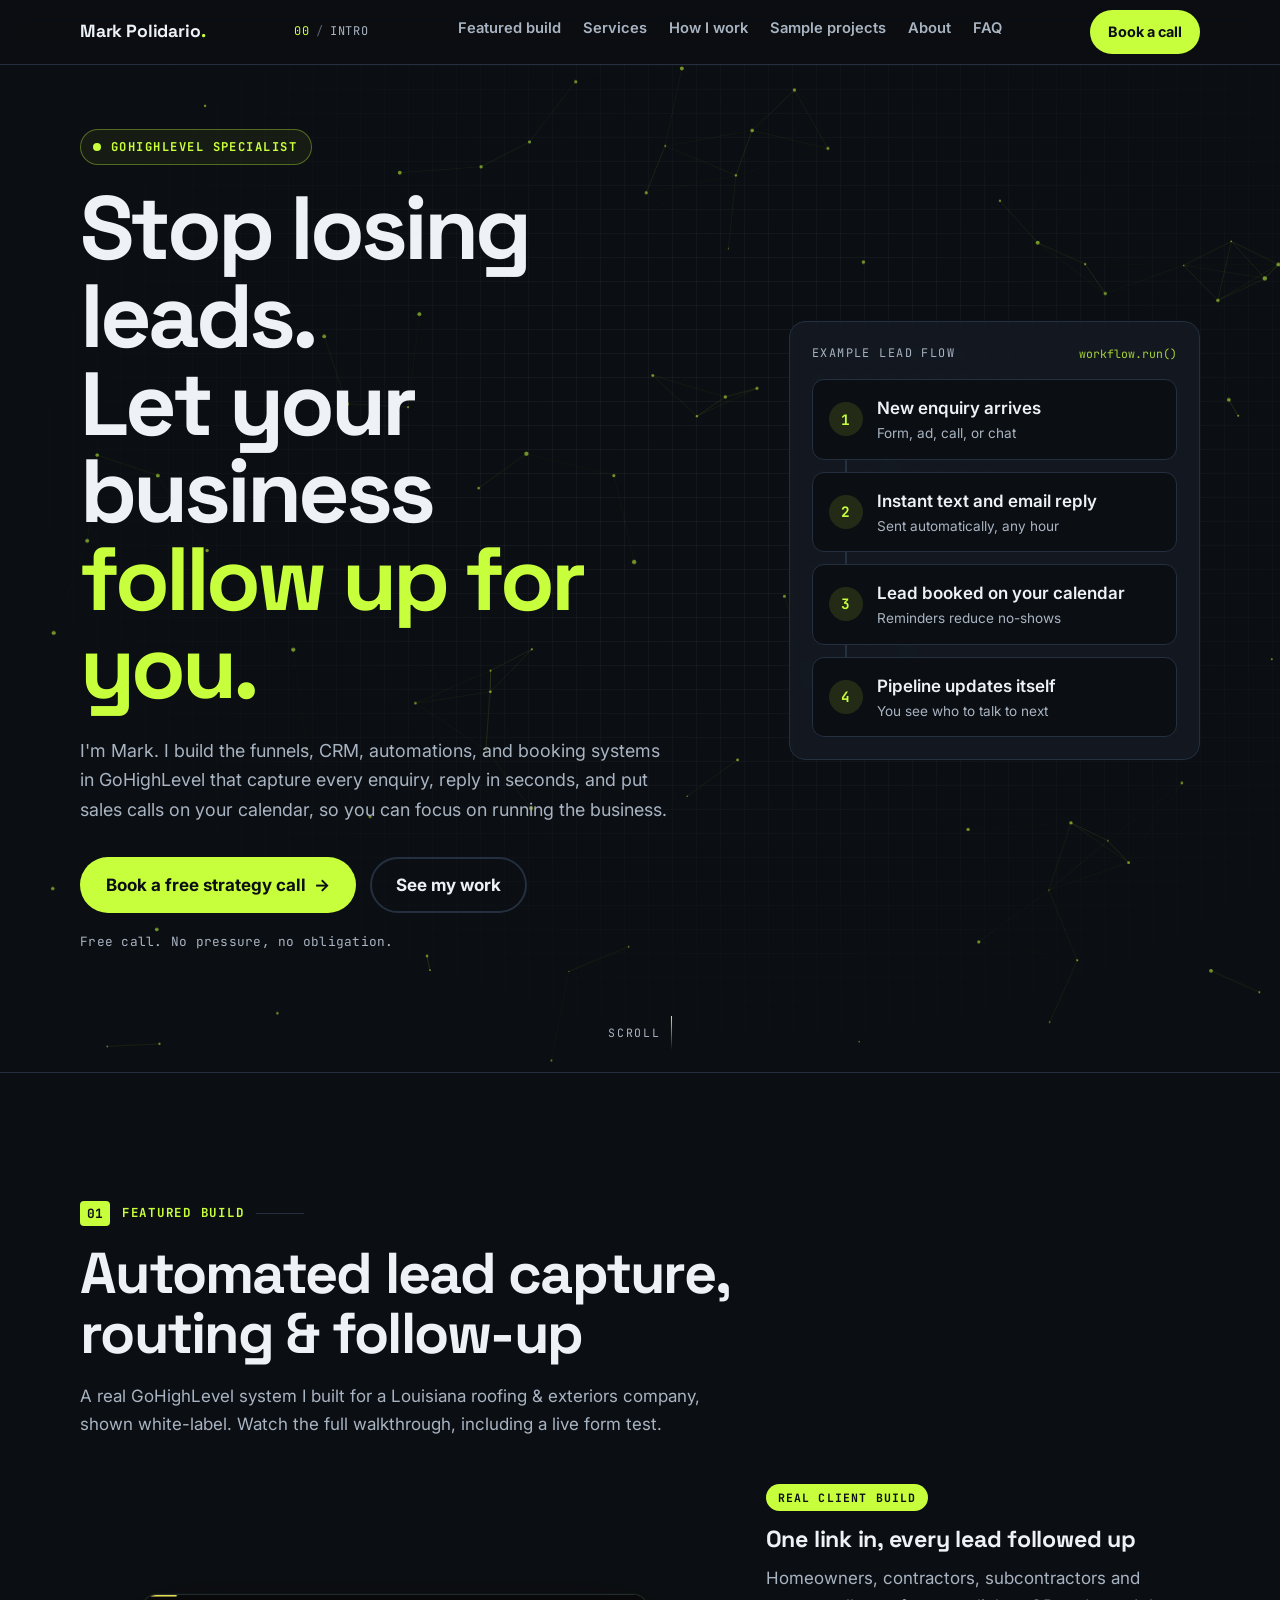
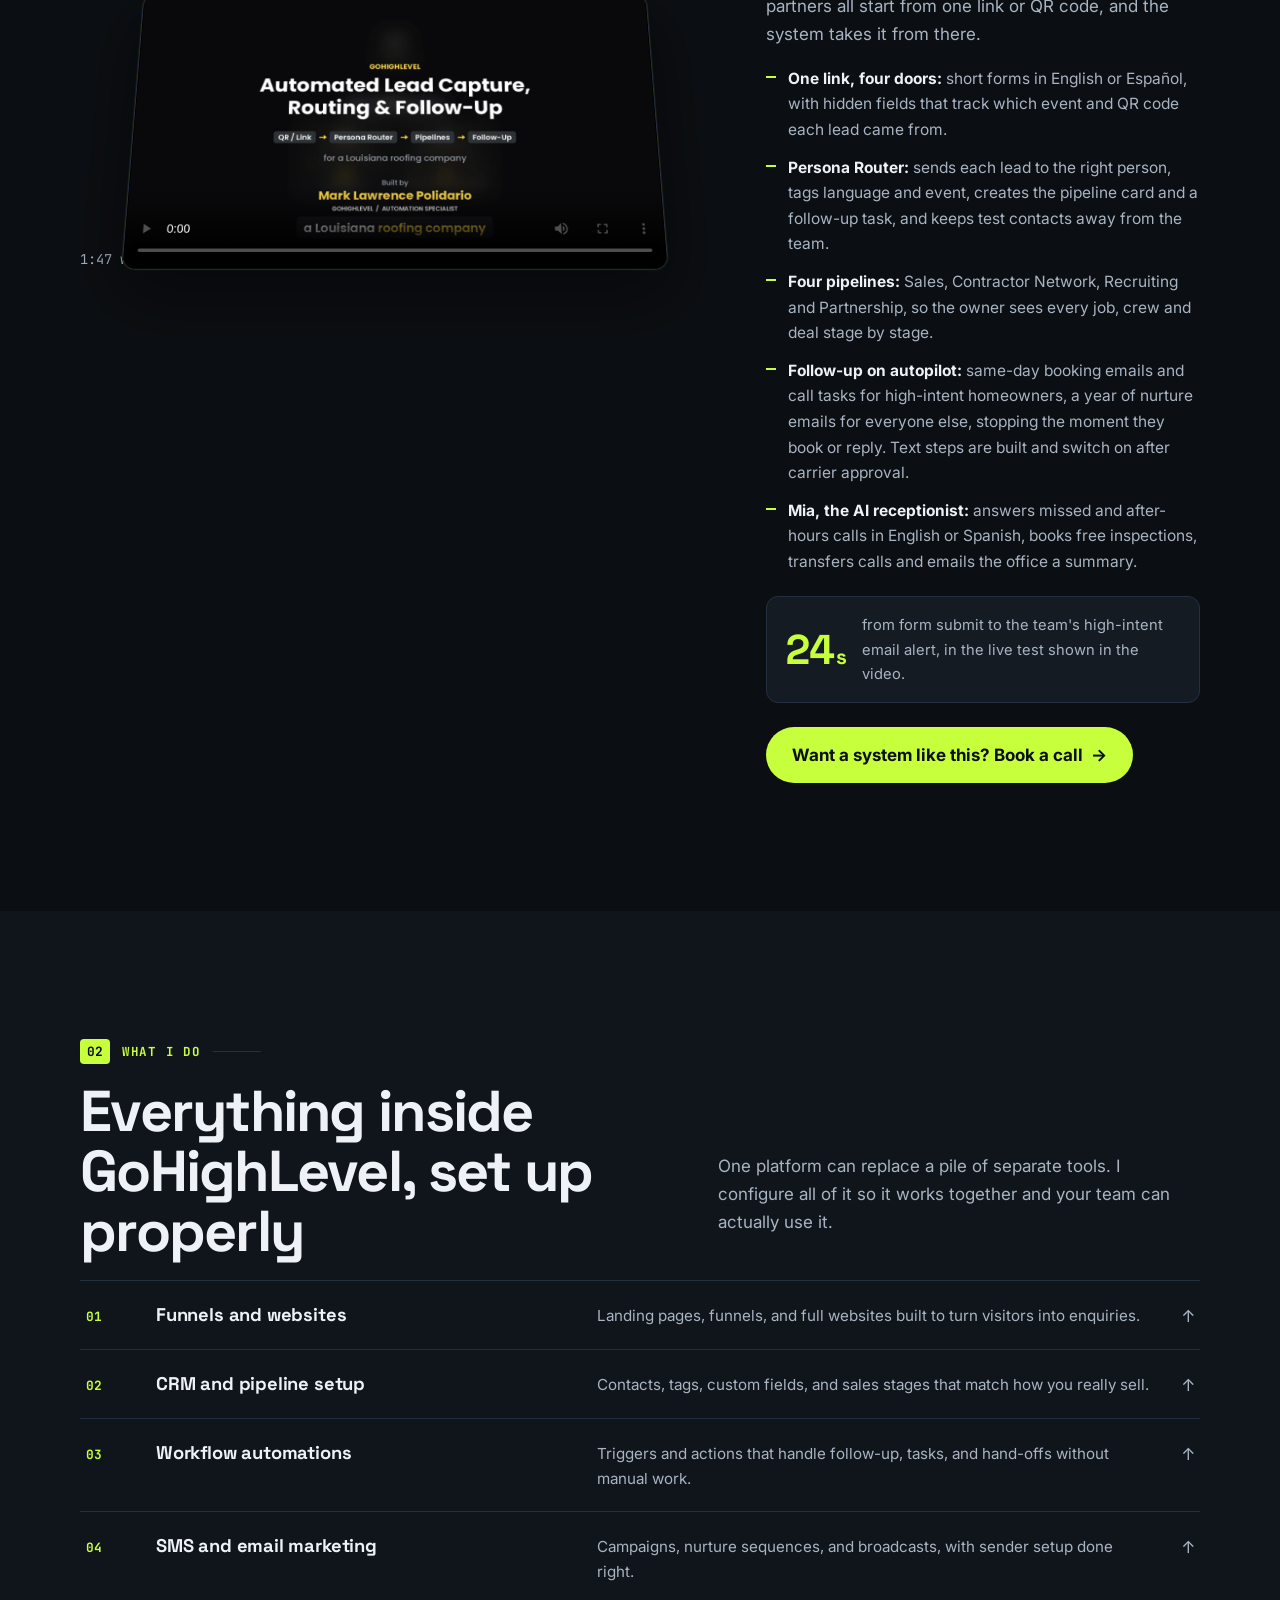
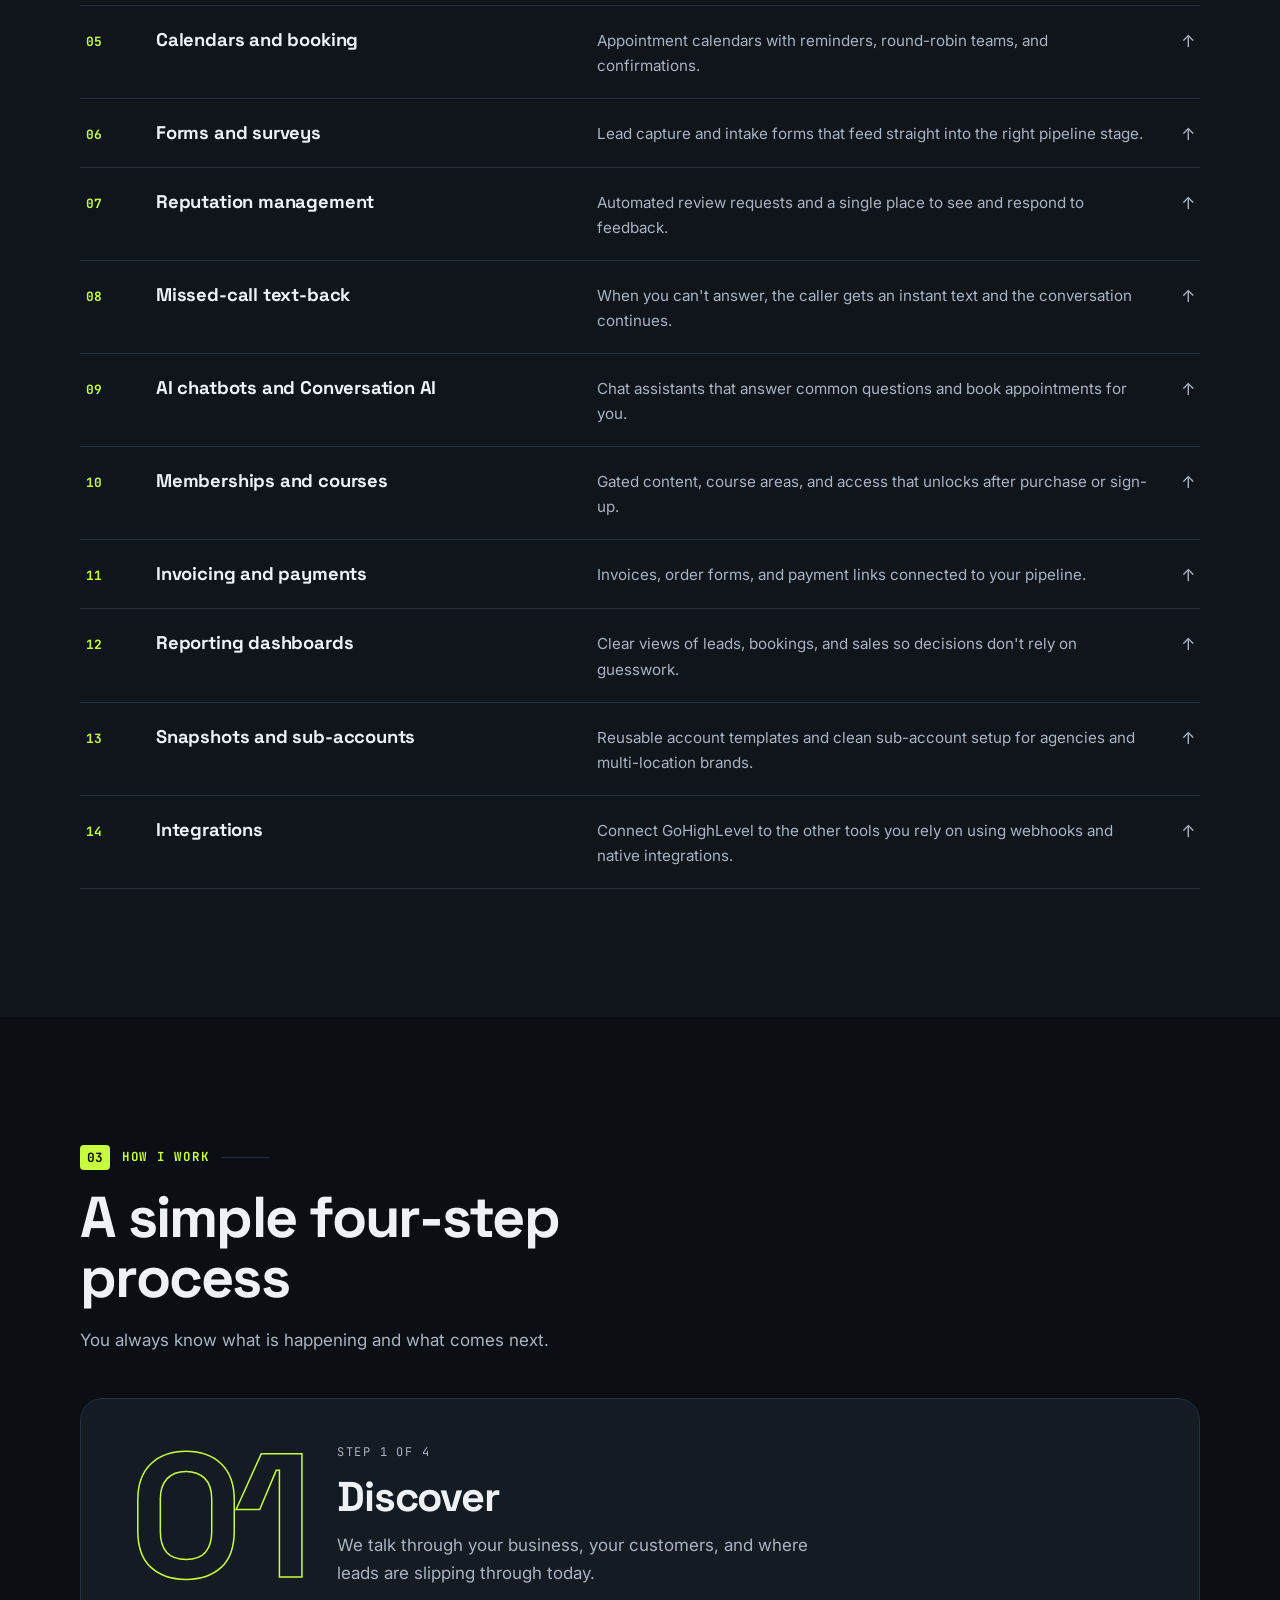
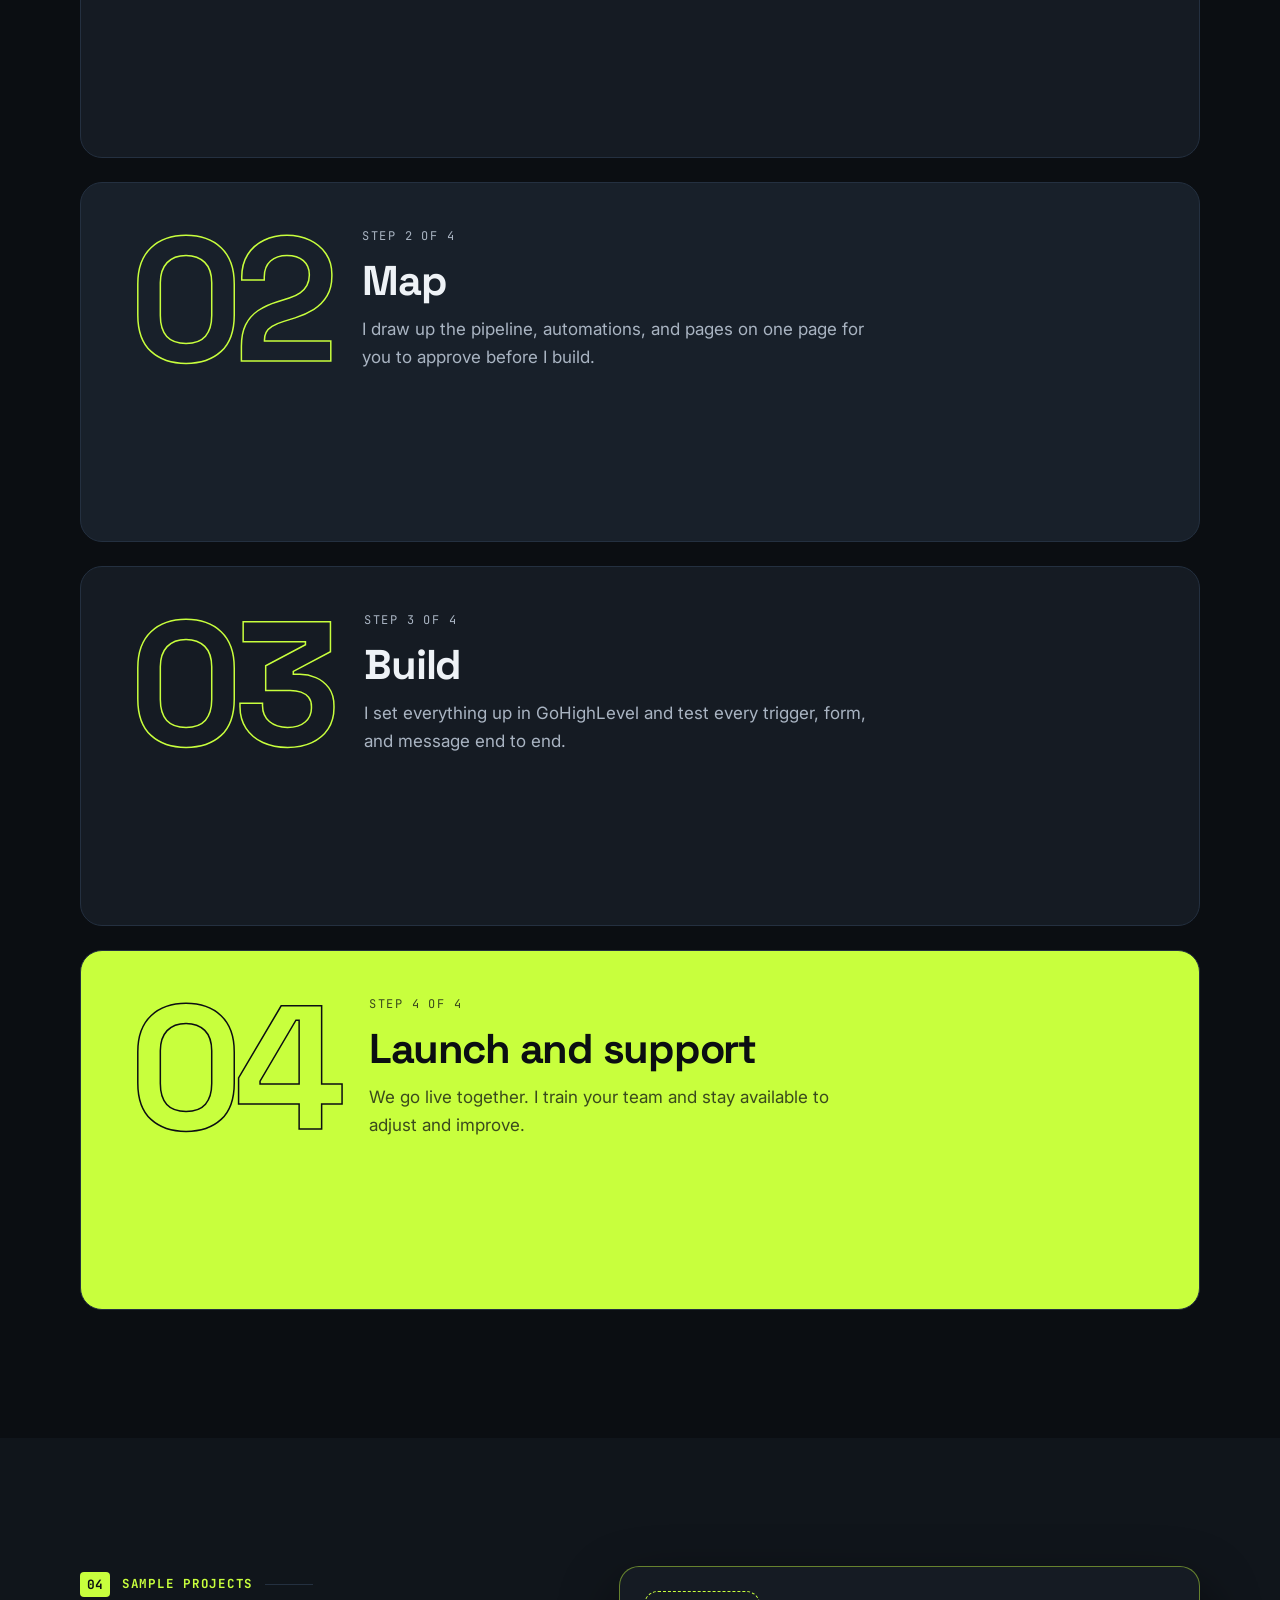
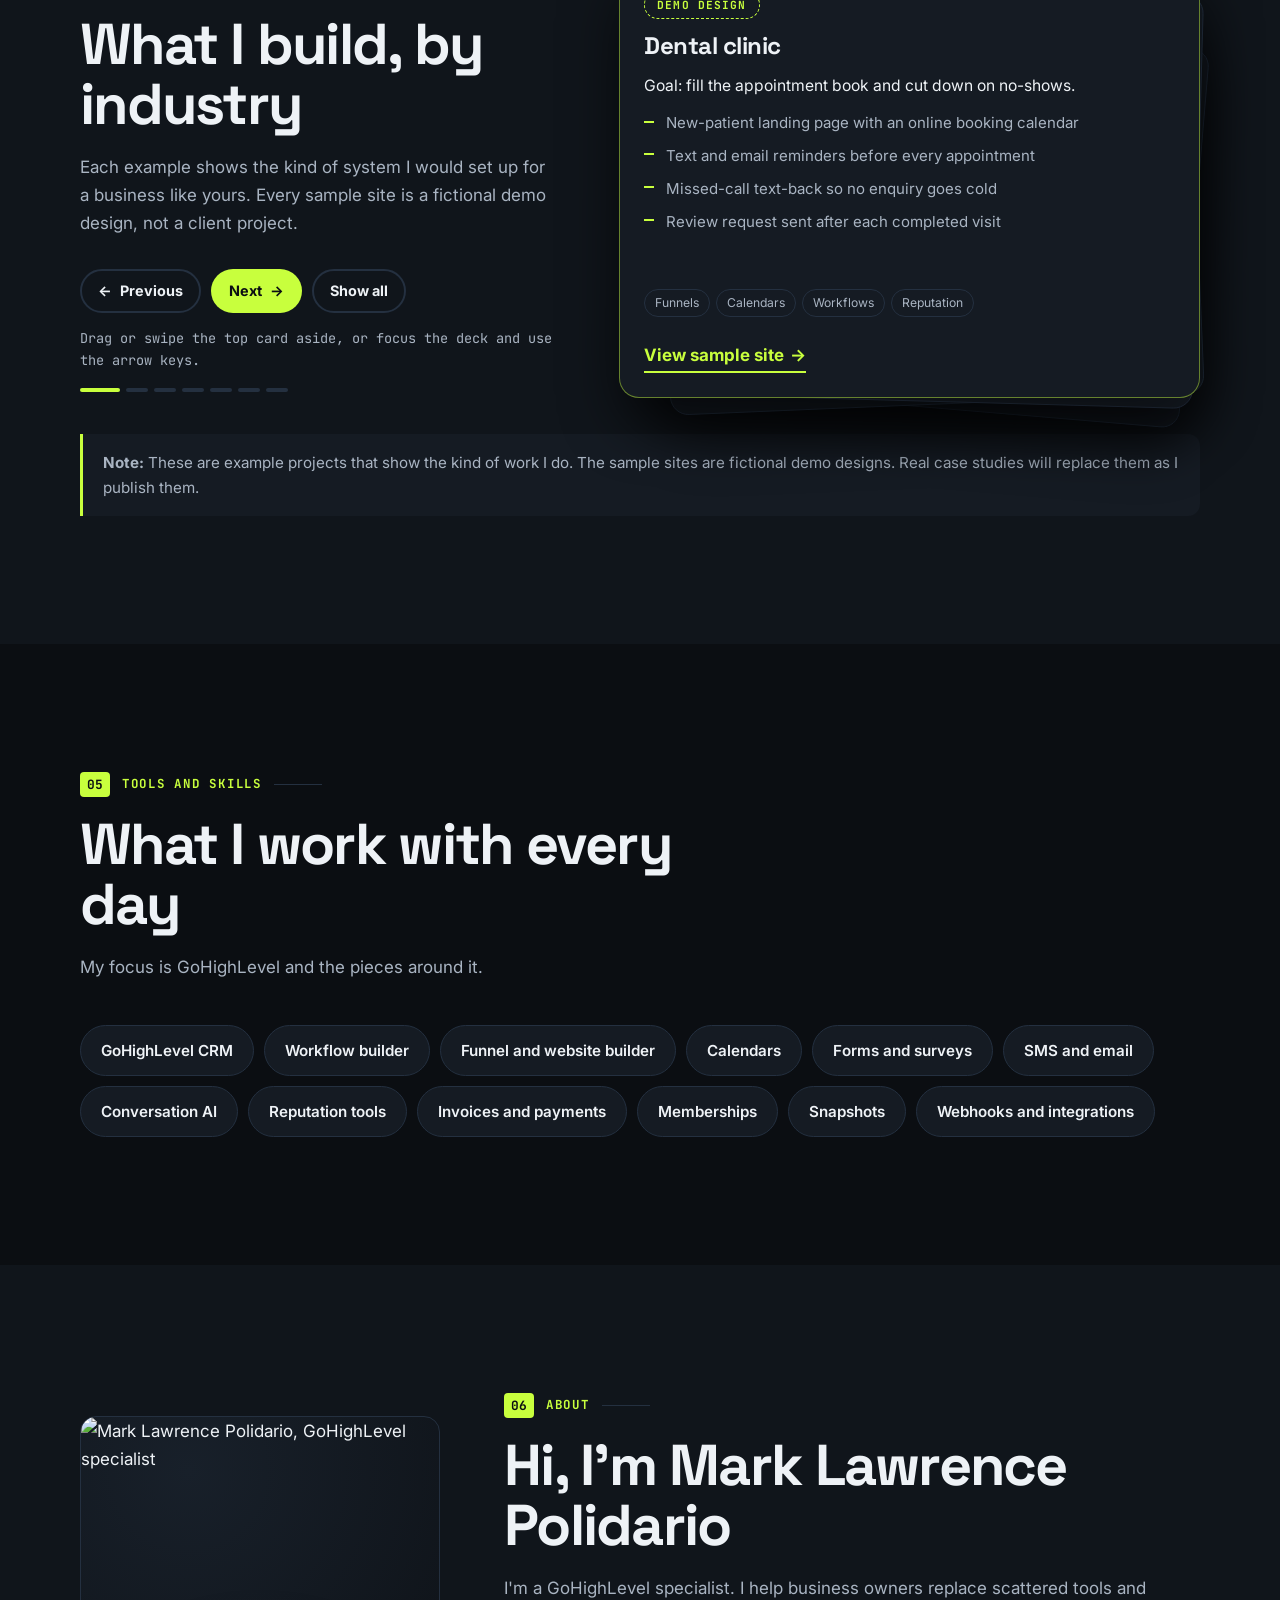
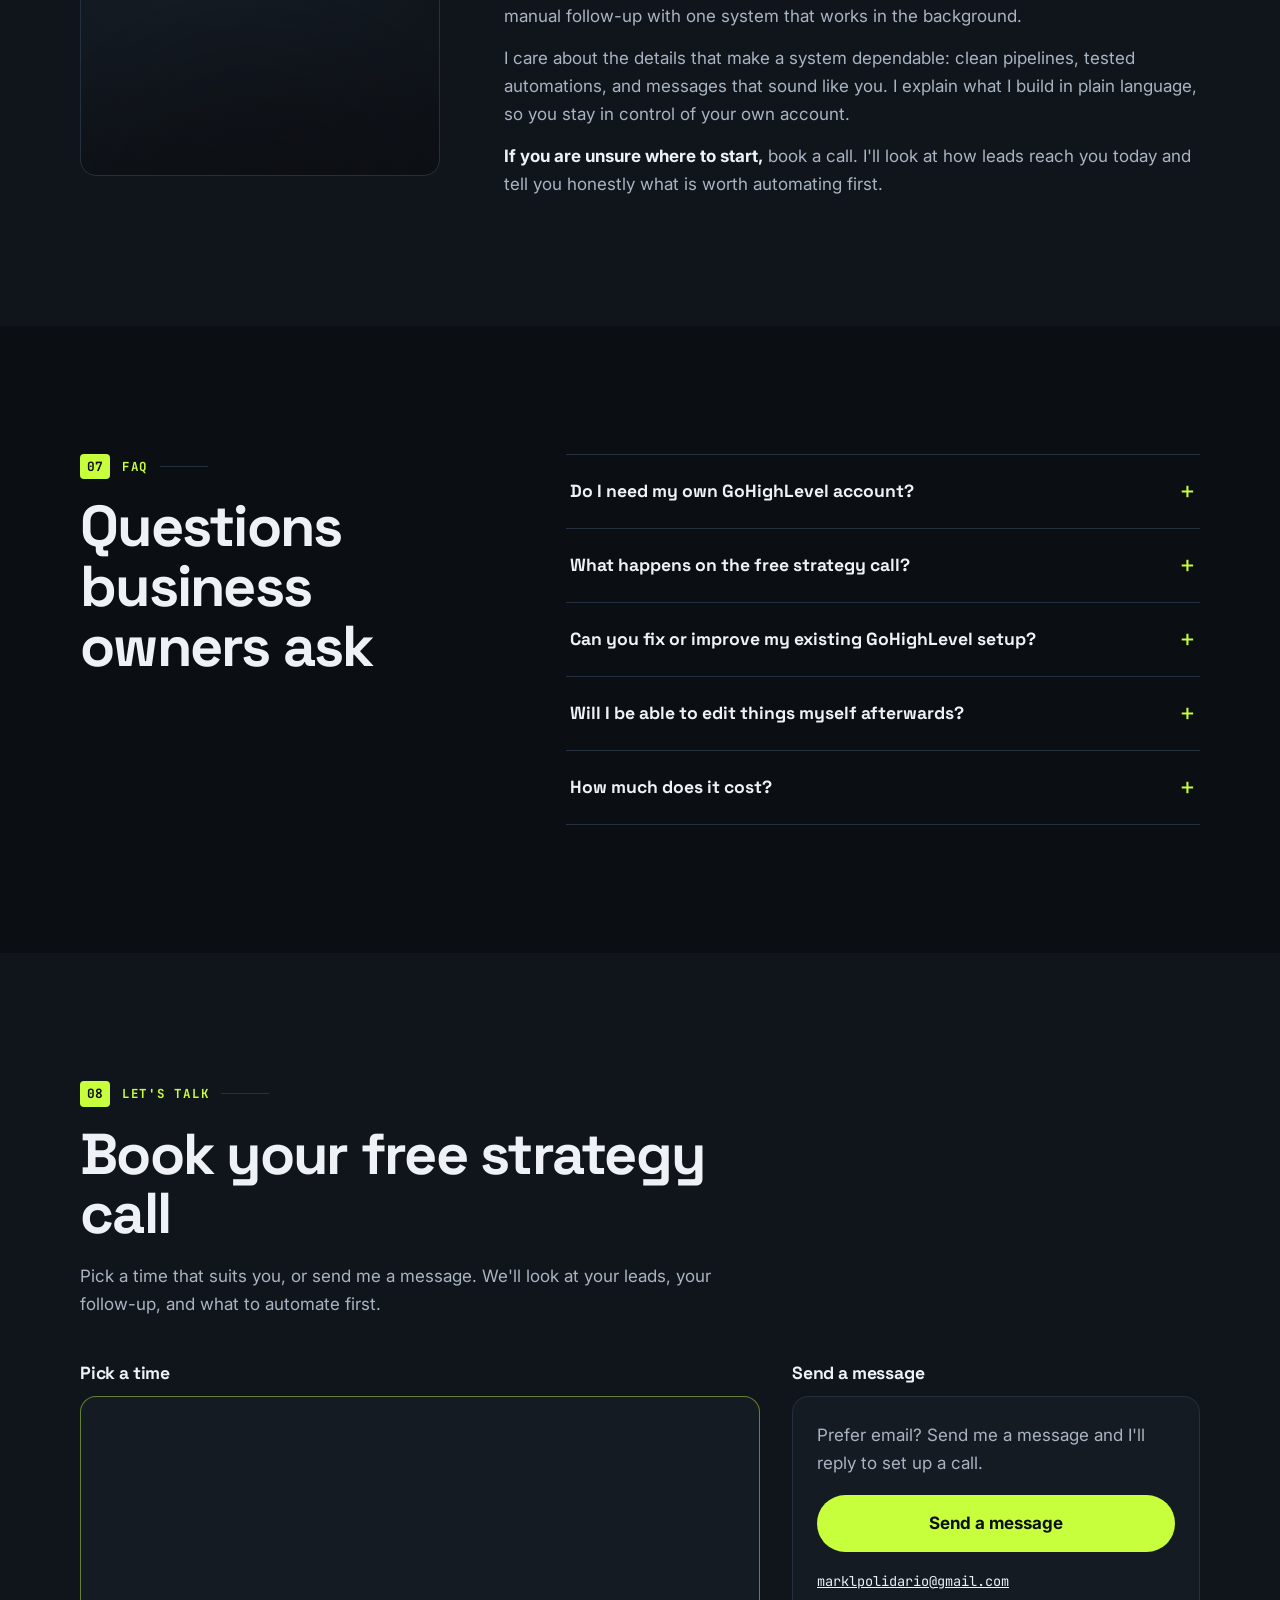
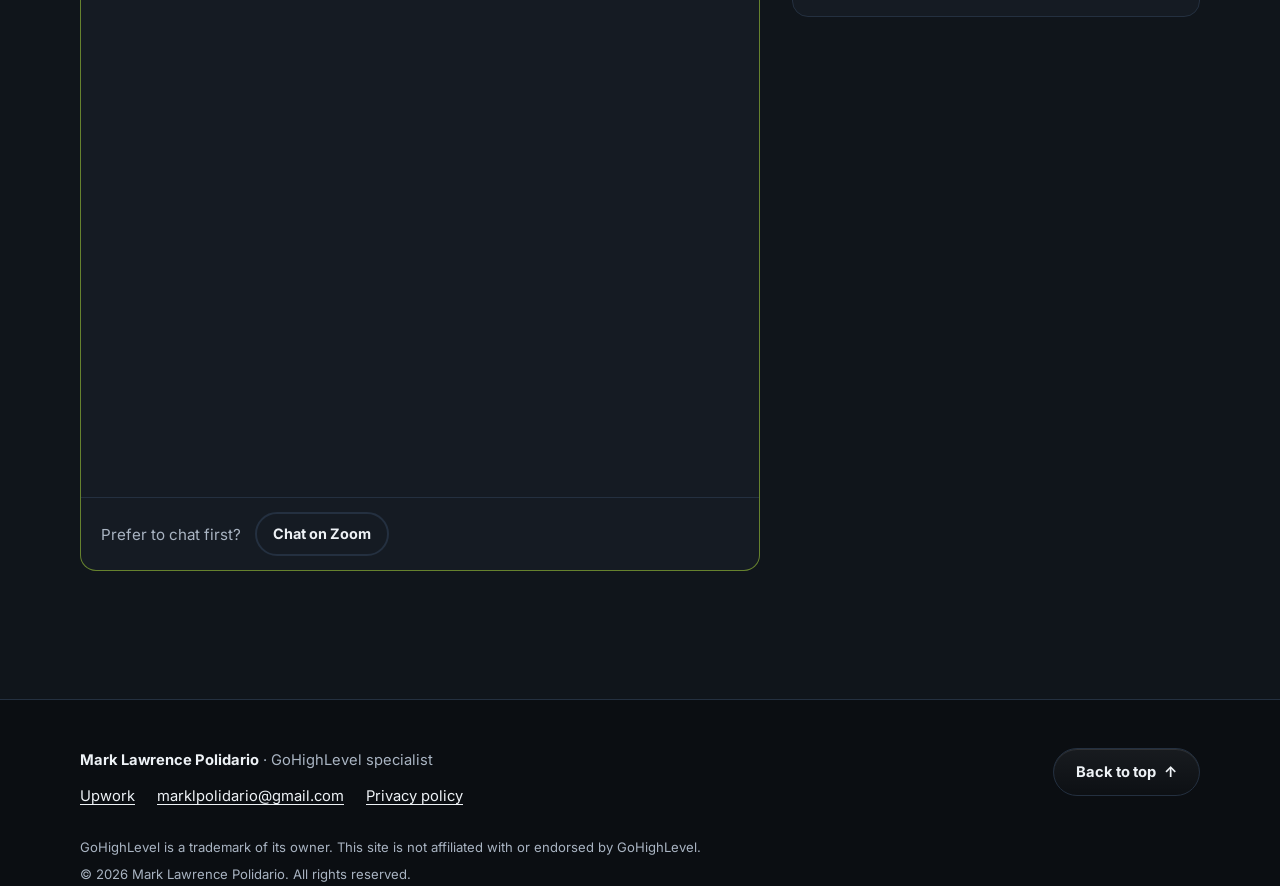
==== commit a29ca2de: "Update share image URL to new username" ====
--- a/index.html
+++ b/index.html
@@ -9,7 +9,7 @@
 <meta property="og:type" content="website">
 <meta property="og:title" content="Mark Lawrence Polidario | GoHighLevel Specialist">
 <meta property="og:description" content="Funnels, CRM, automations and booking systems built in GoHighLevel.">
-<meta property="og:image" content="https://russelp0928-star.github.io/ghl-portfolio/media/ghl-automation-showcase-poster.jpg">
+<meta property="og:image" content="https://marklpolidario.github.io/ghl-portfolio/media/ghl-automation-showcase-poster.jpg">
 <meta name="twitter:card" content="summary_large_image">
 <script>
   /* Runs before paint: turn on JS styles, and motion styles only when the visitor allows motion. */
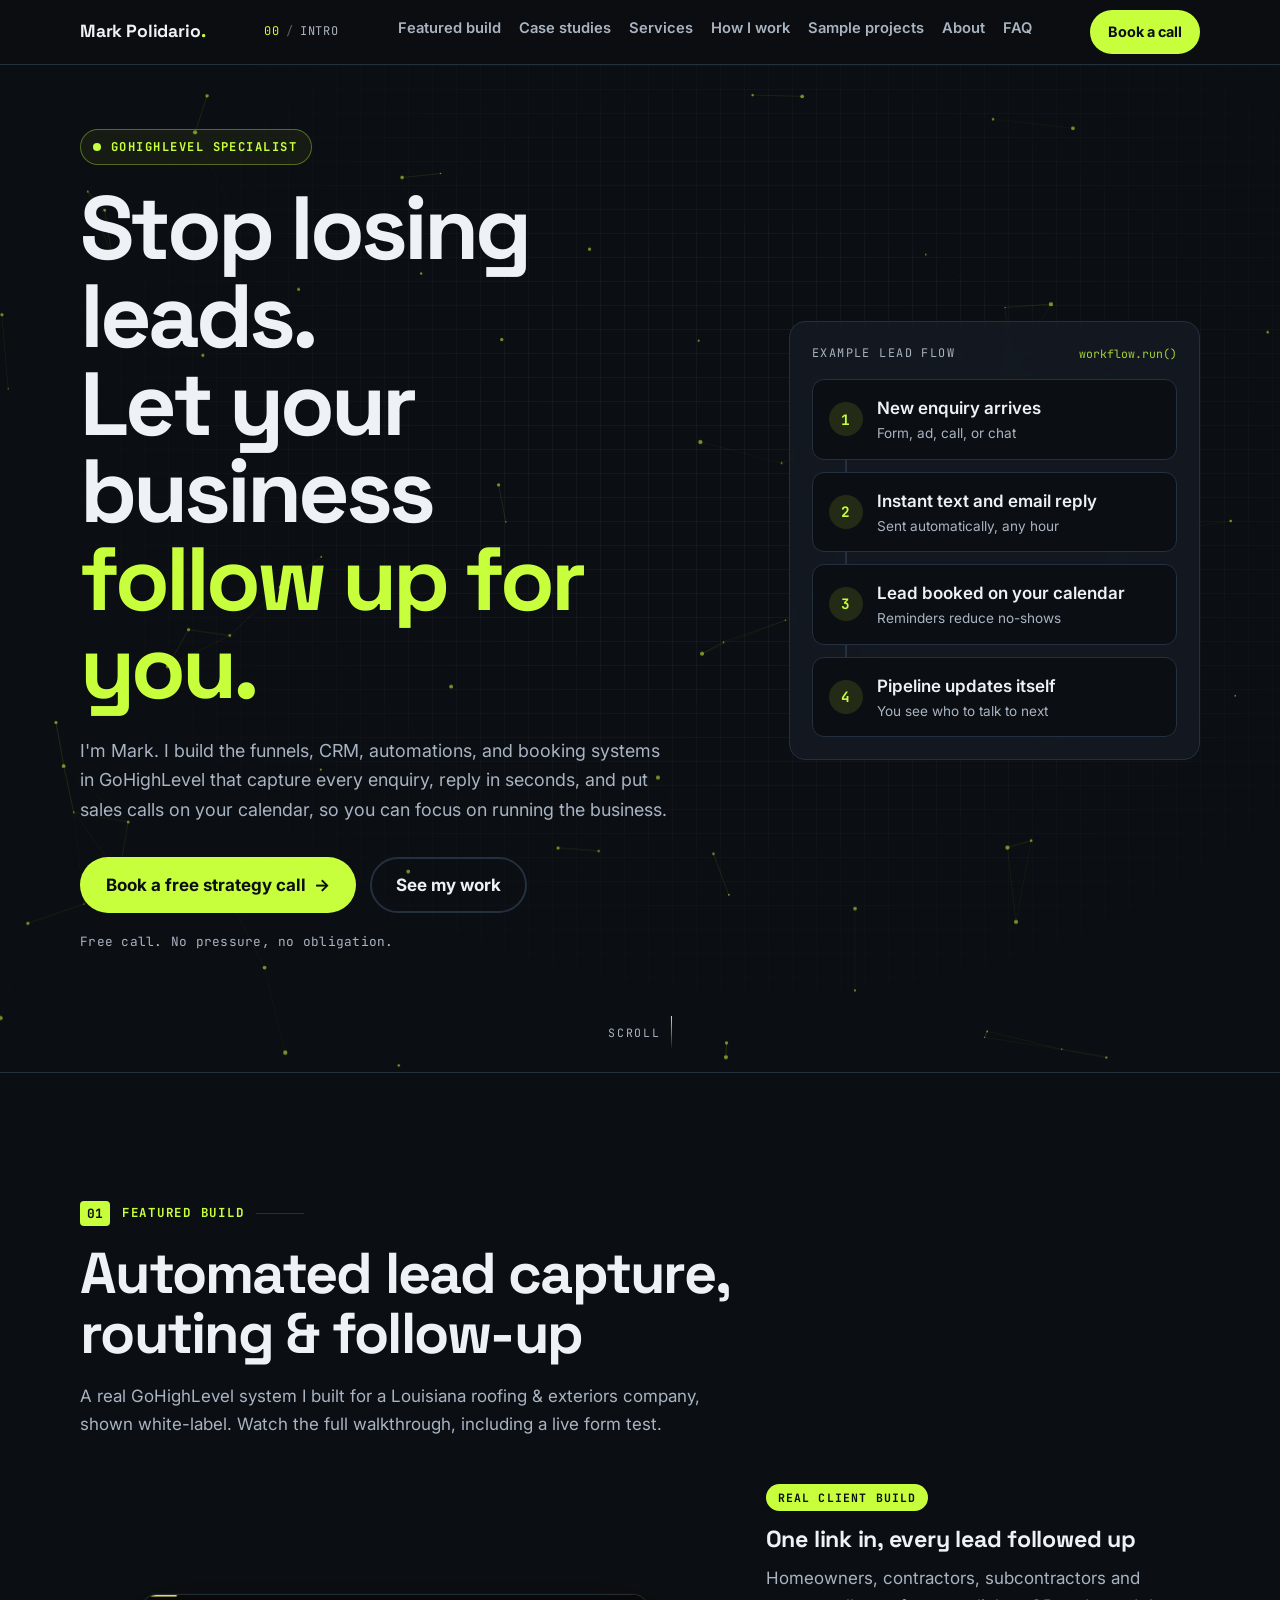
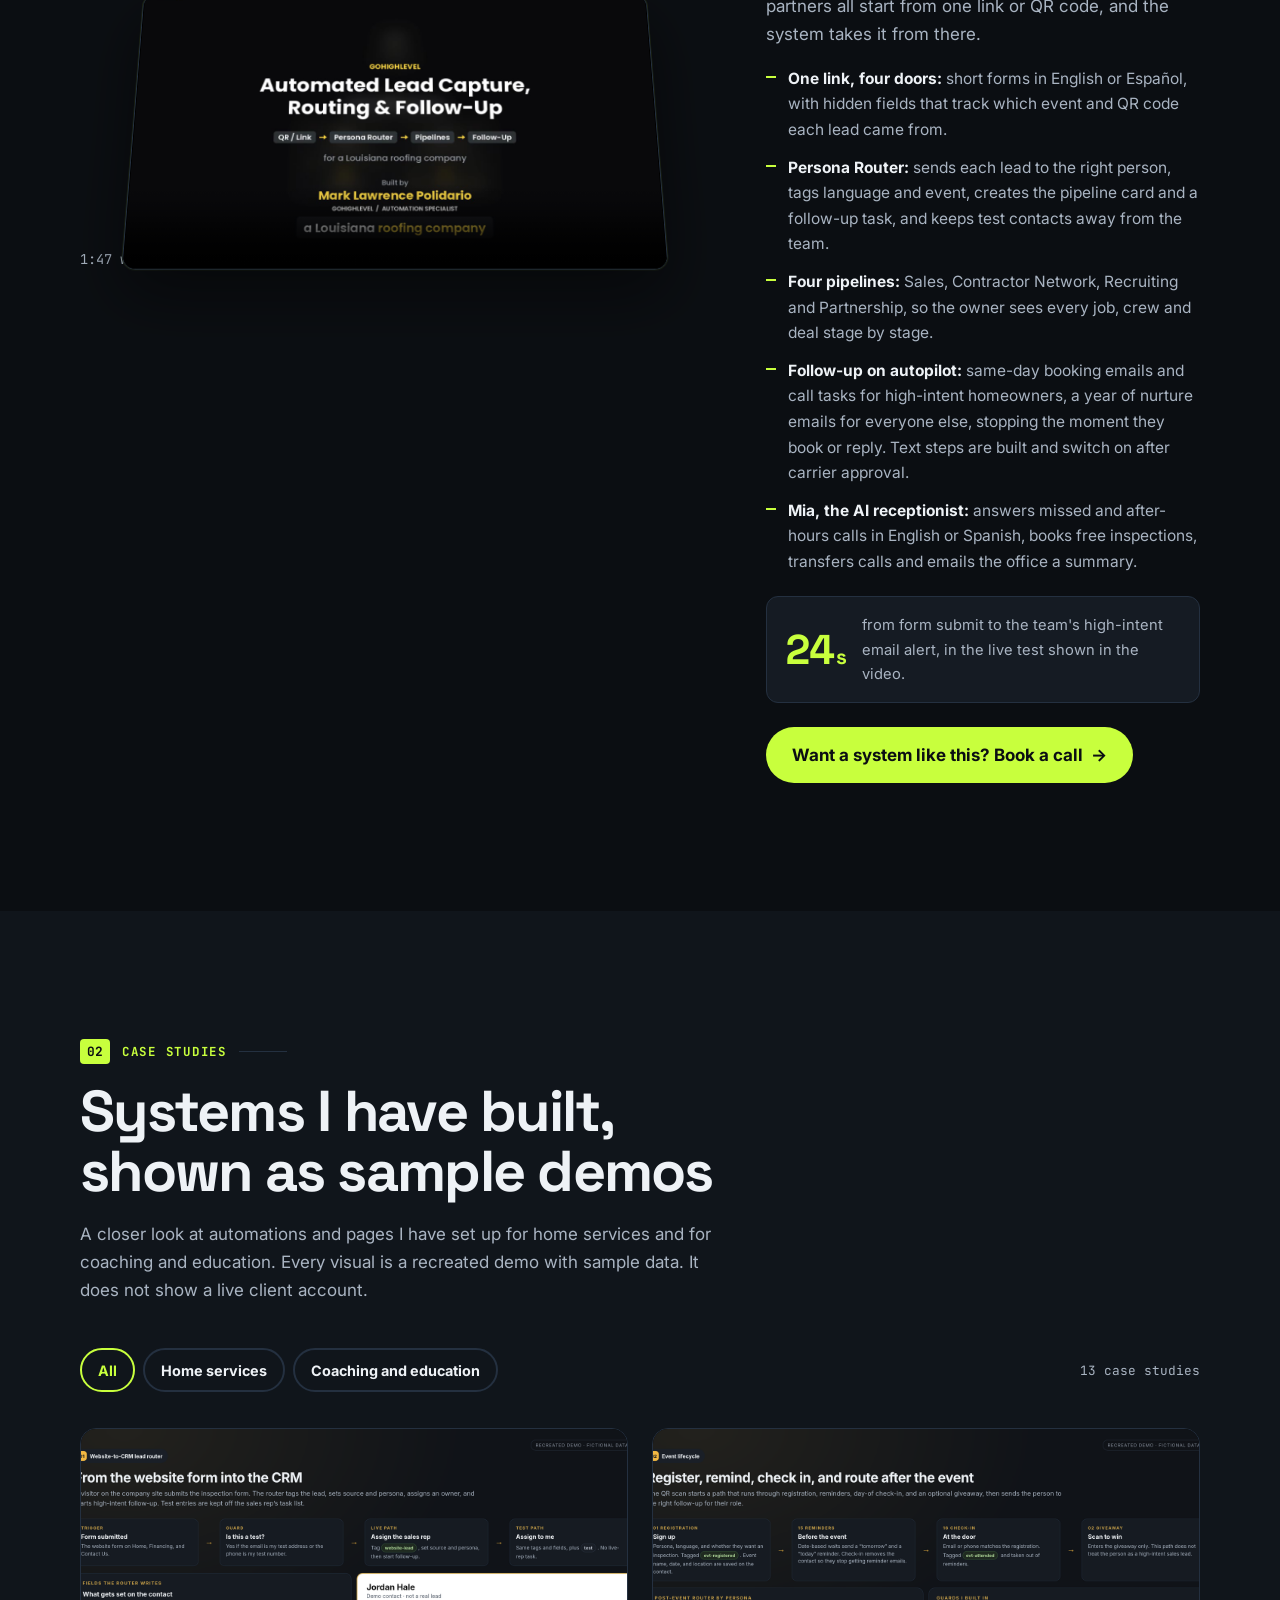
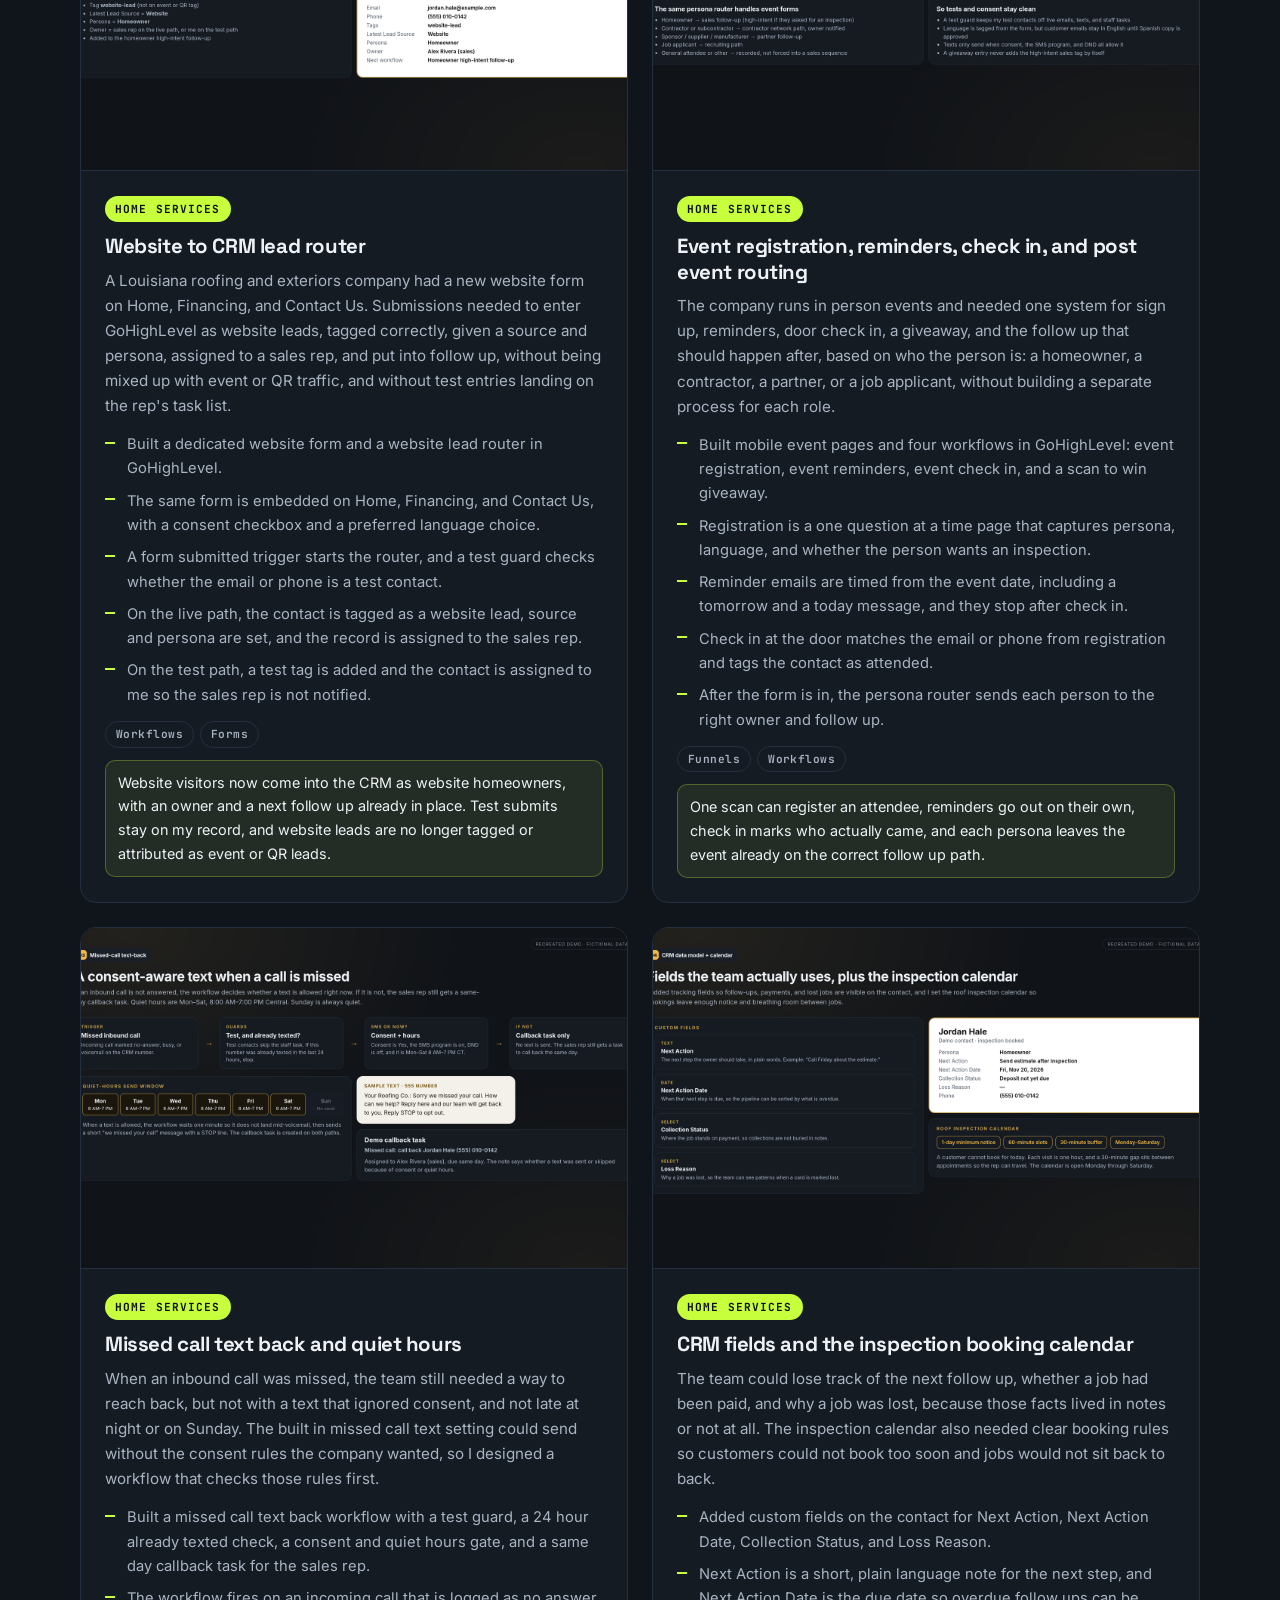
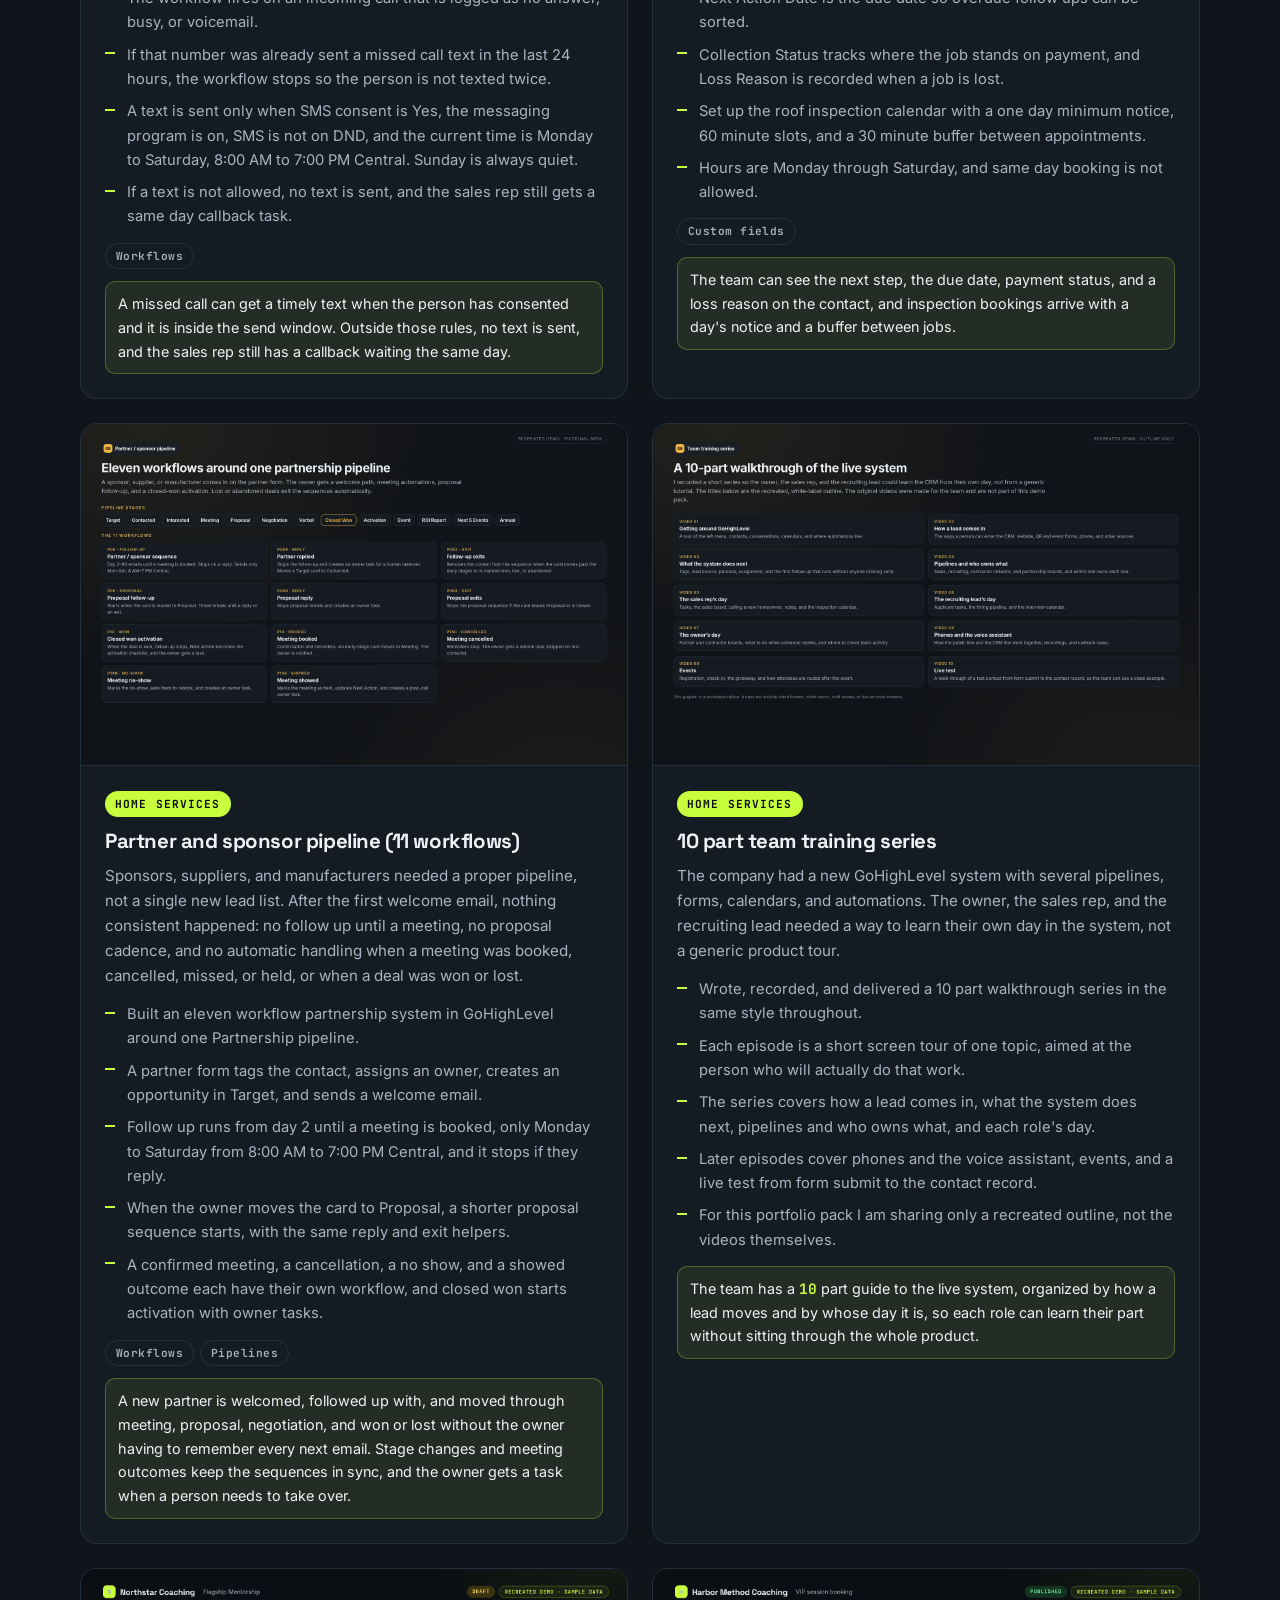
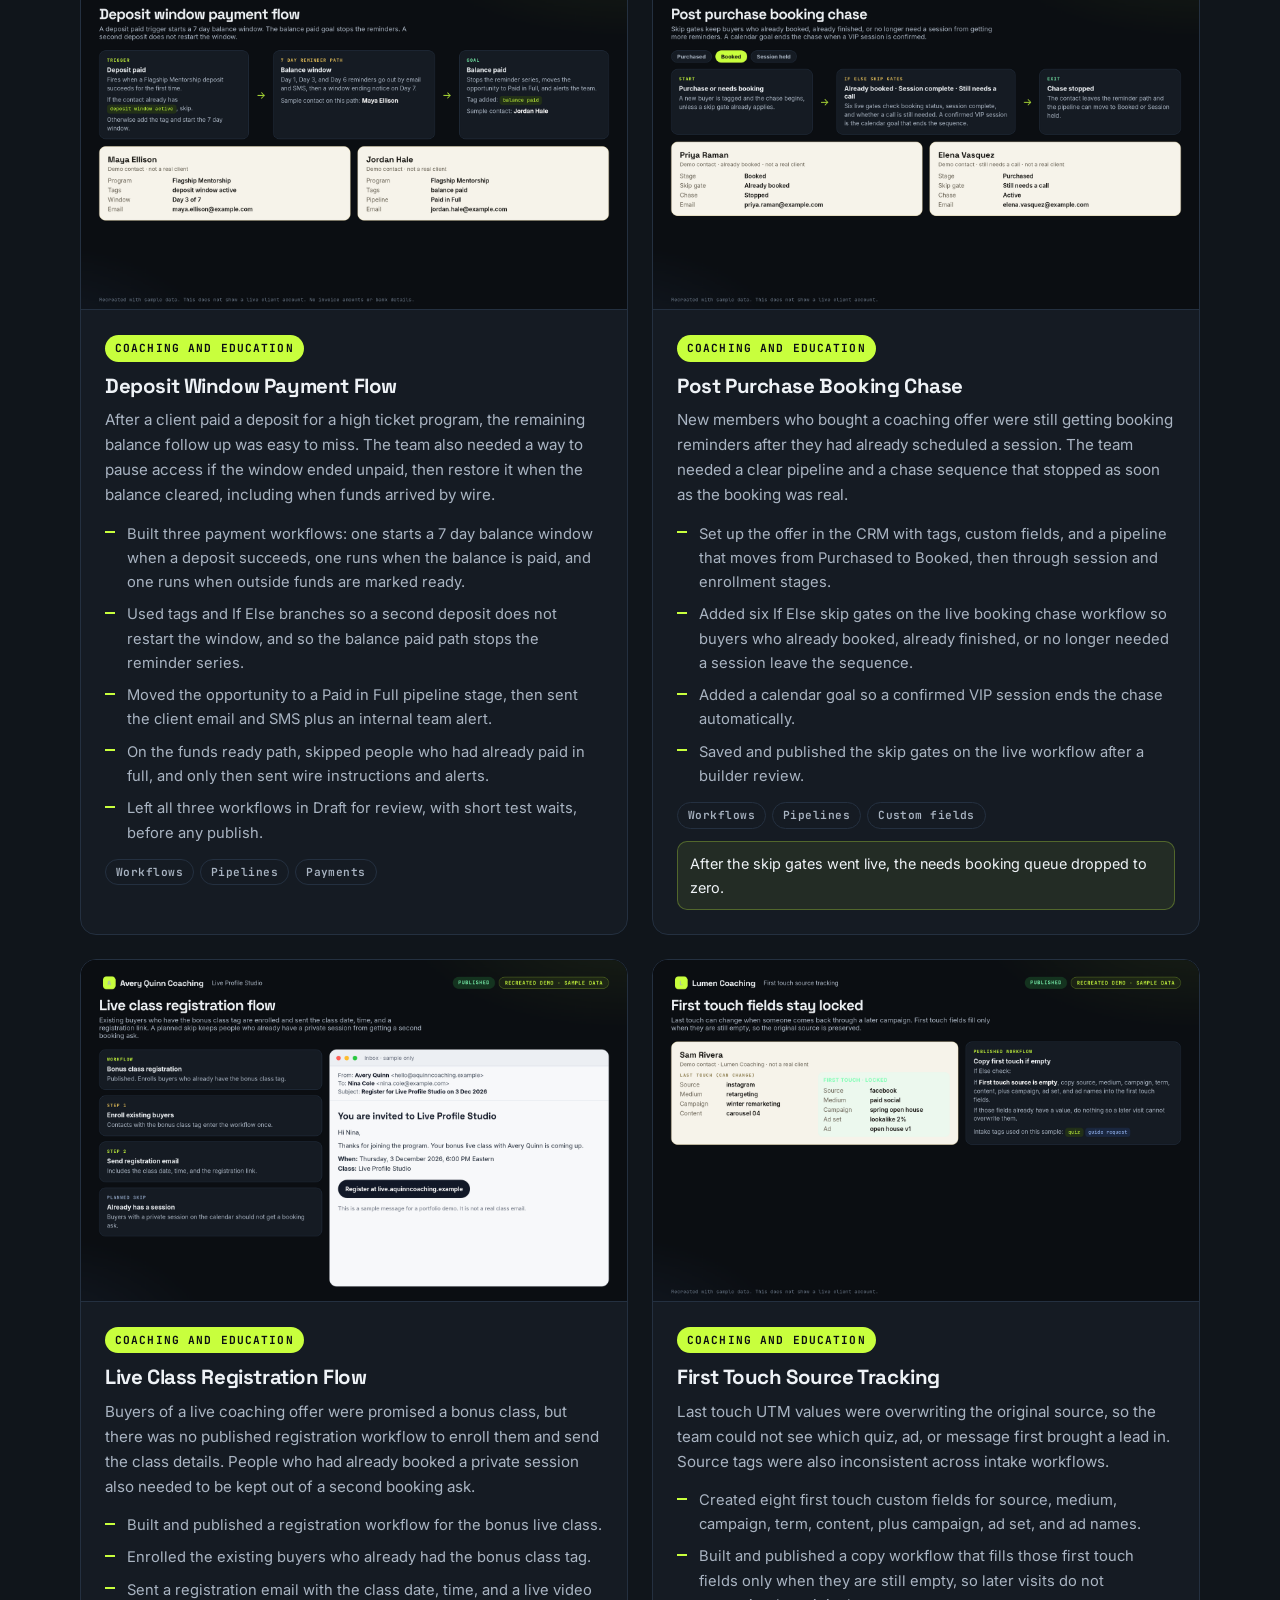
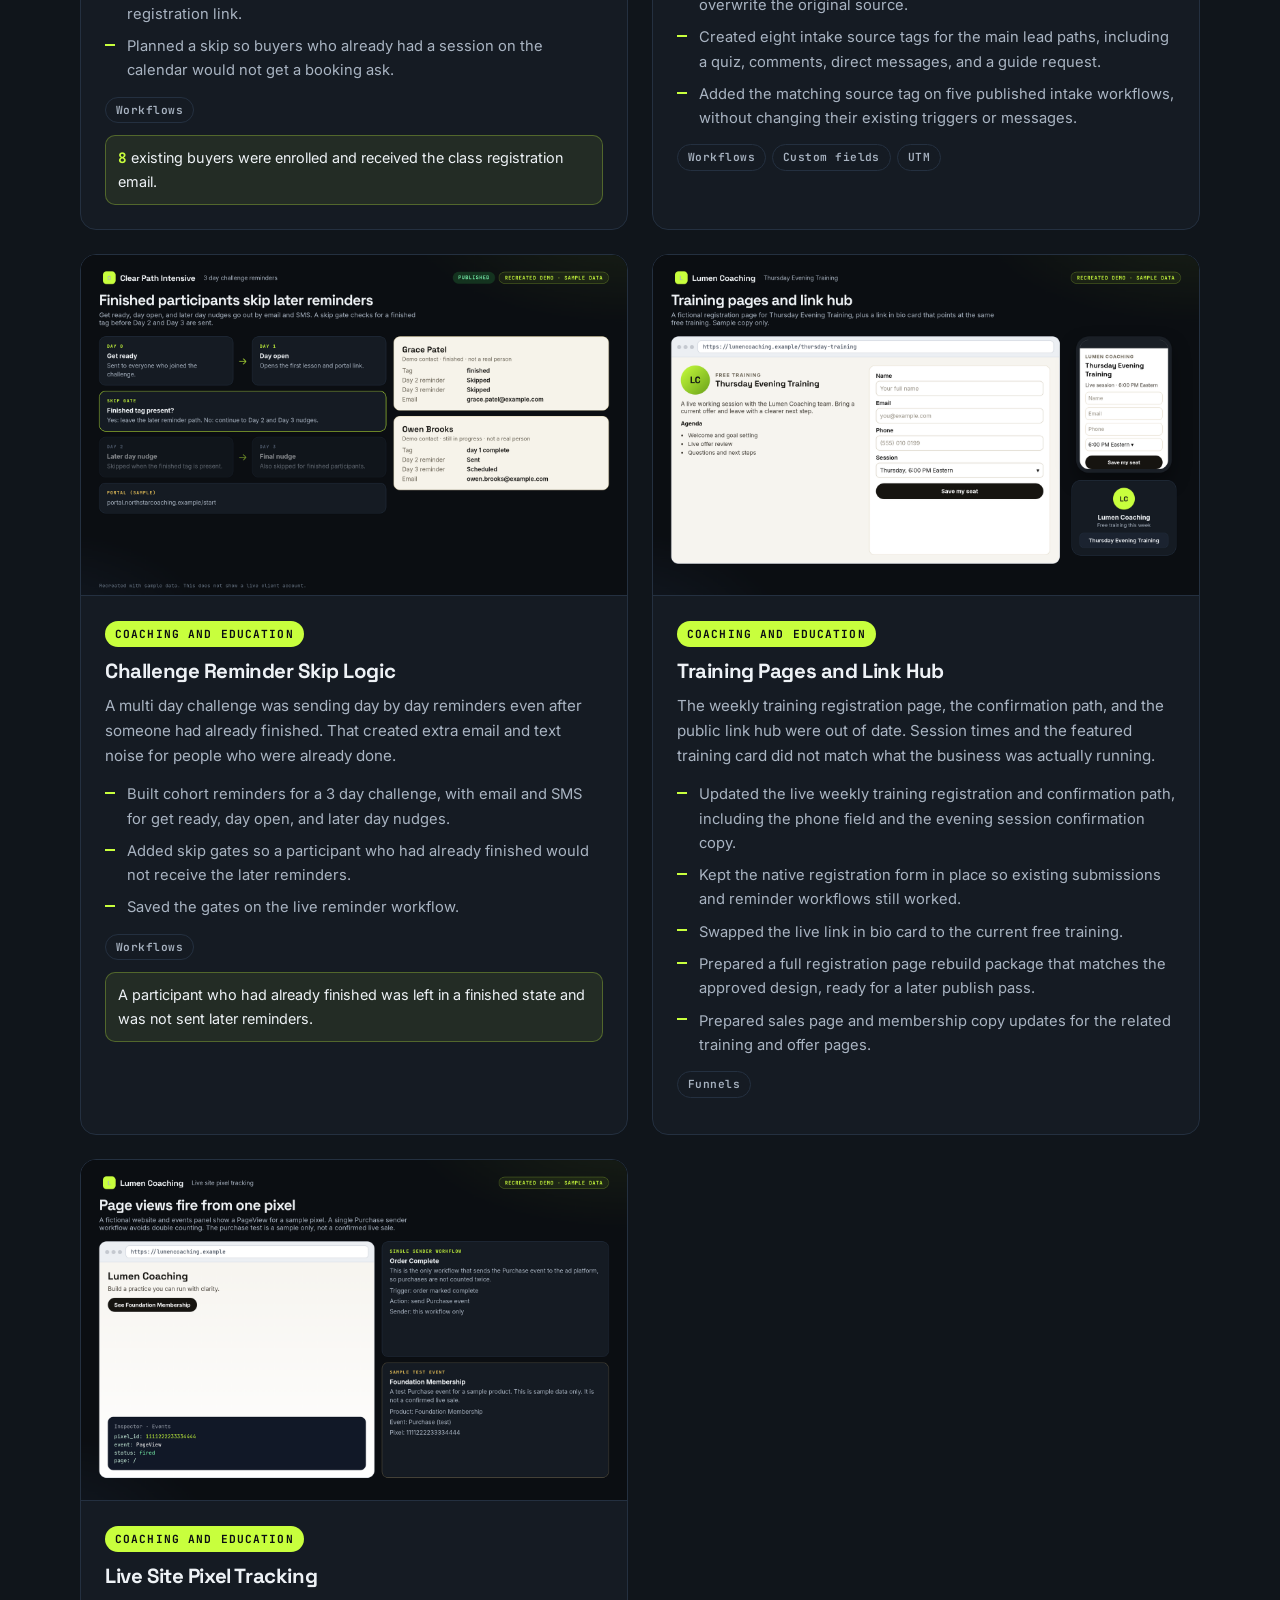
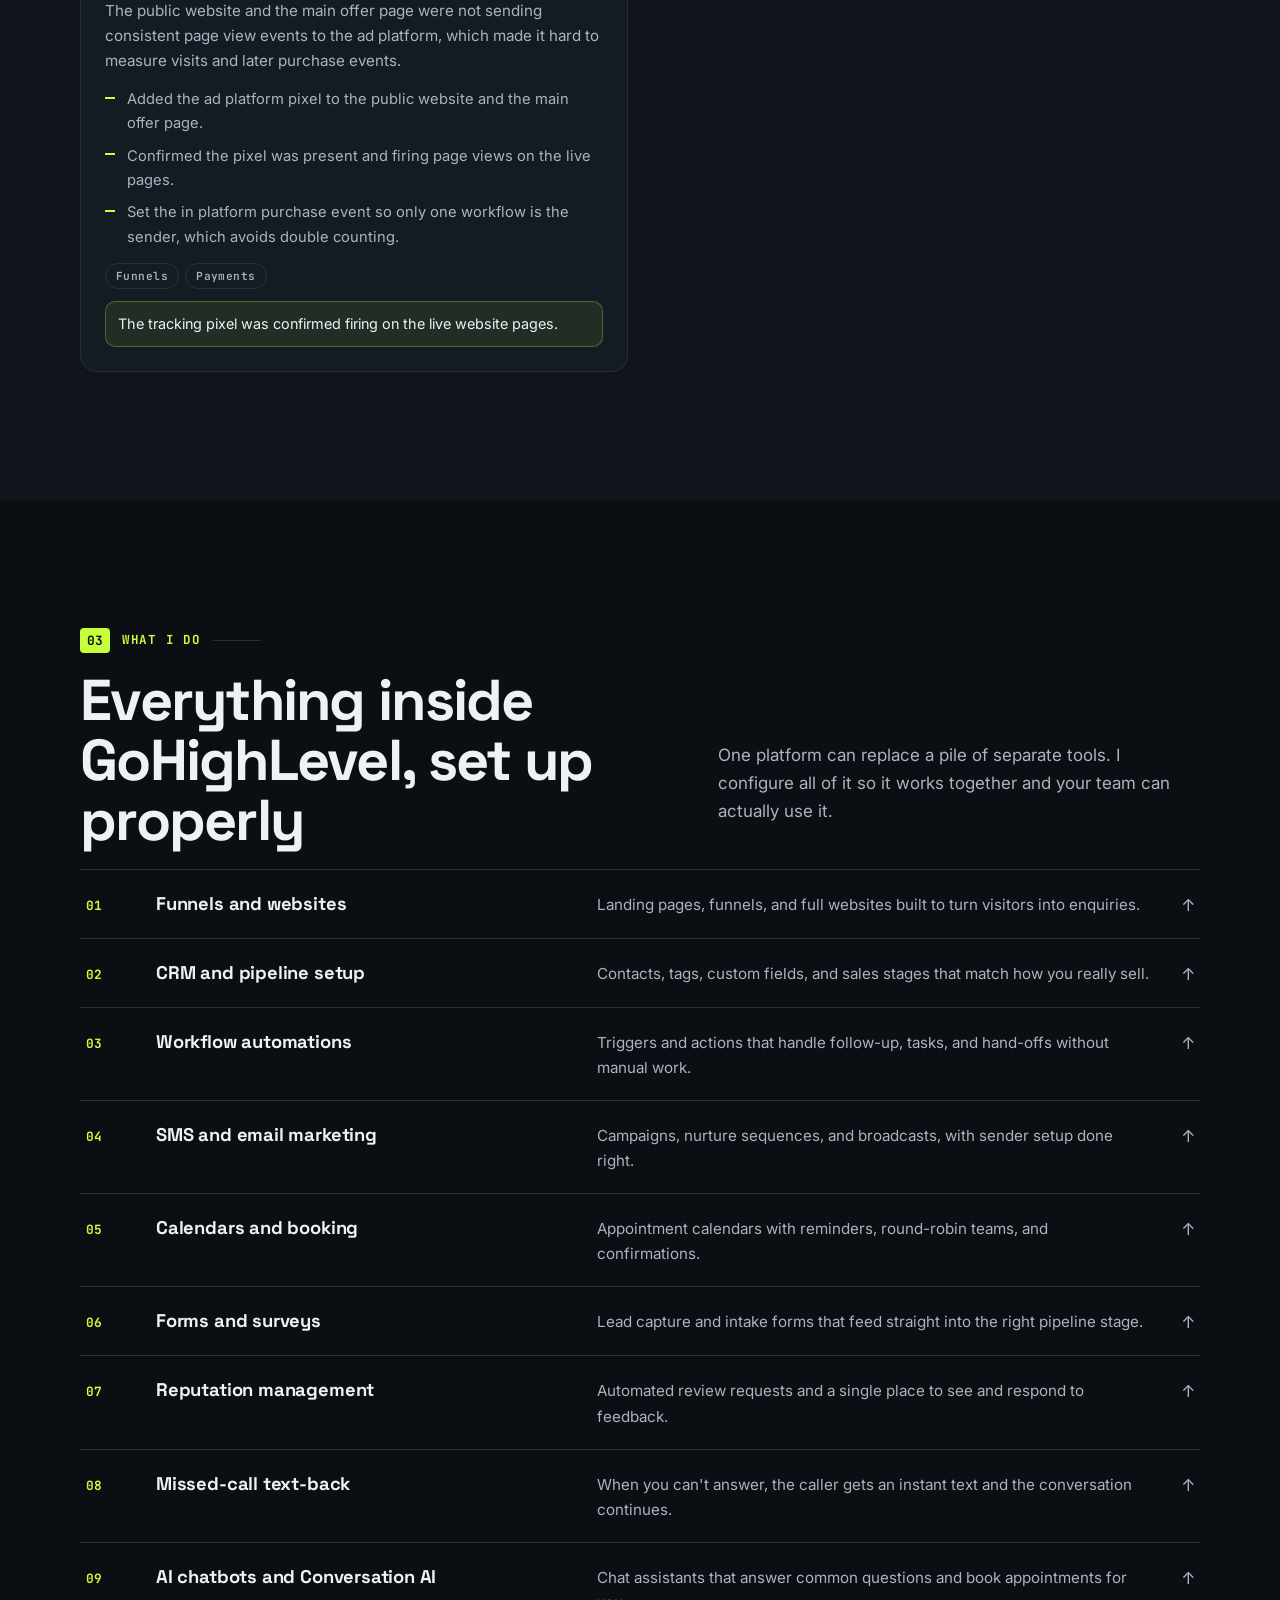
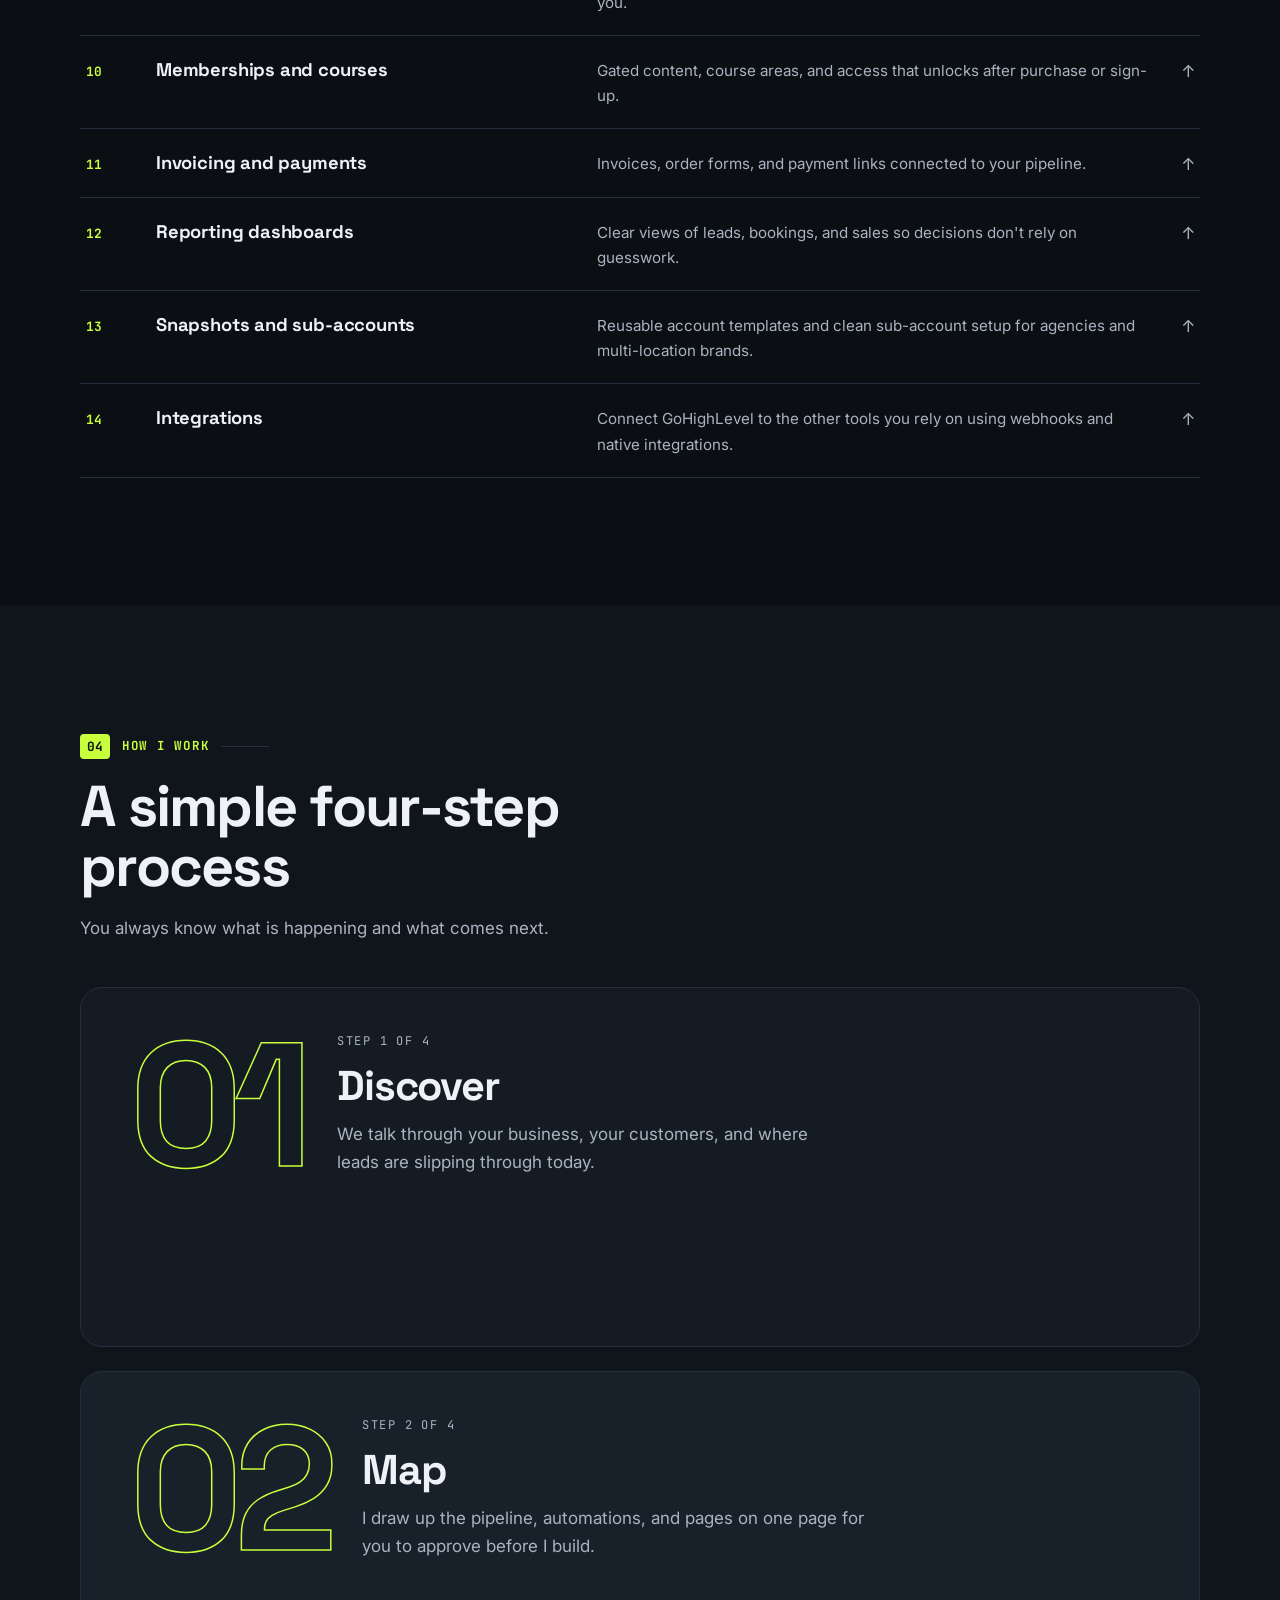
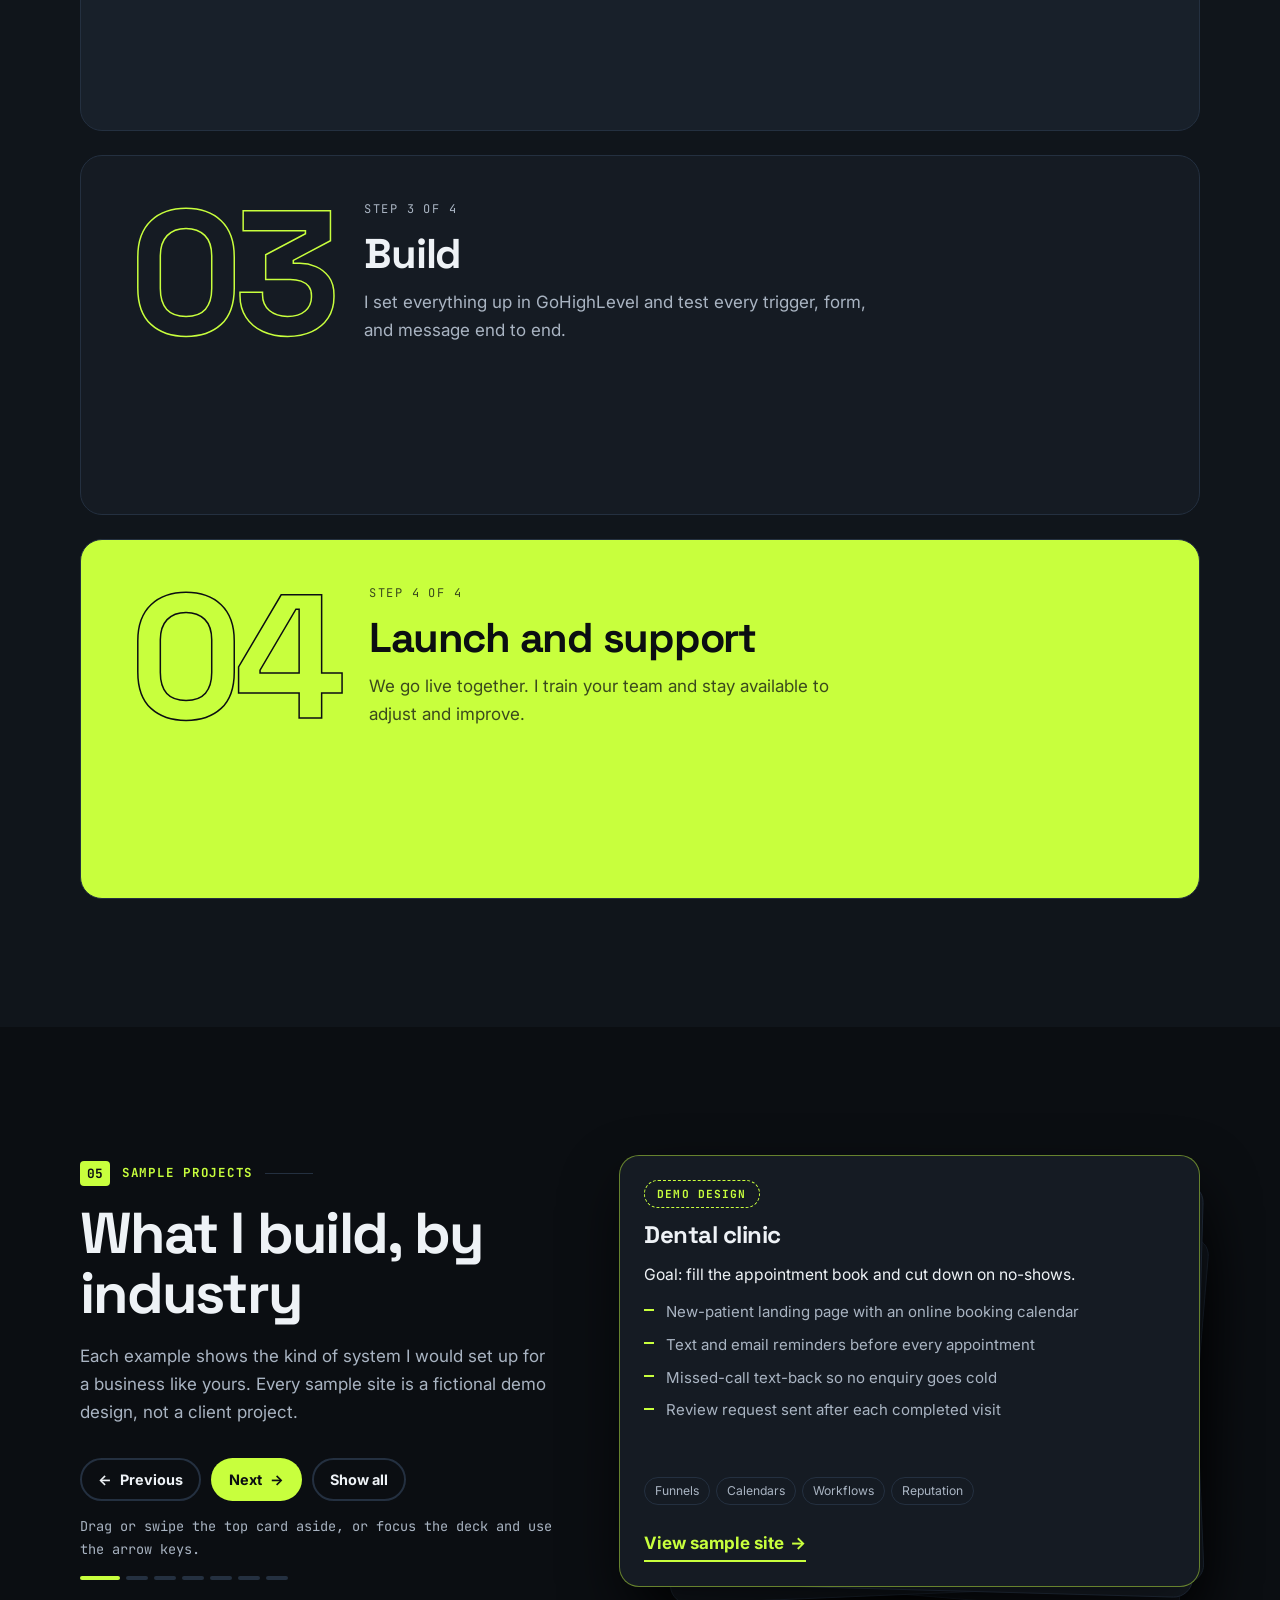
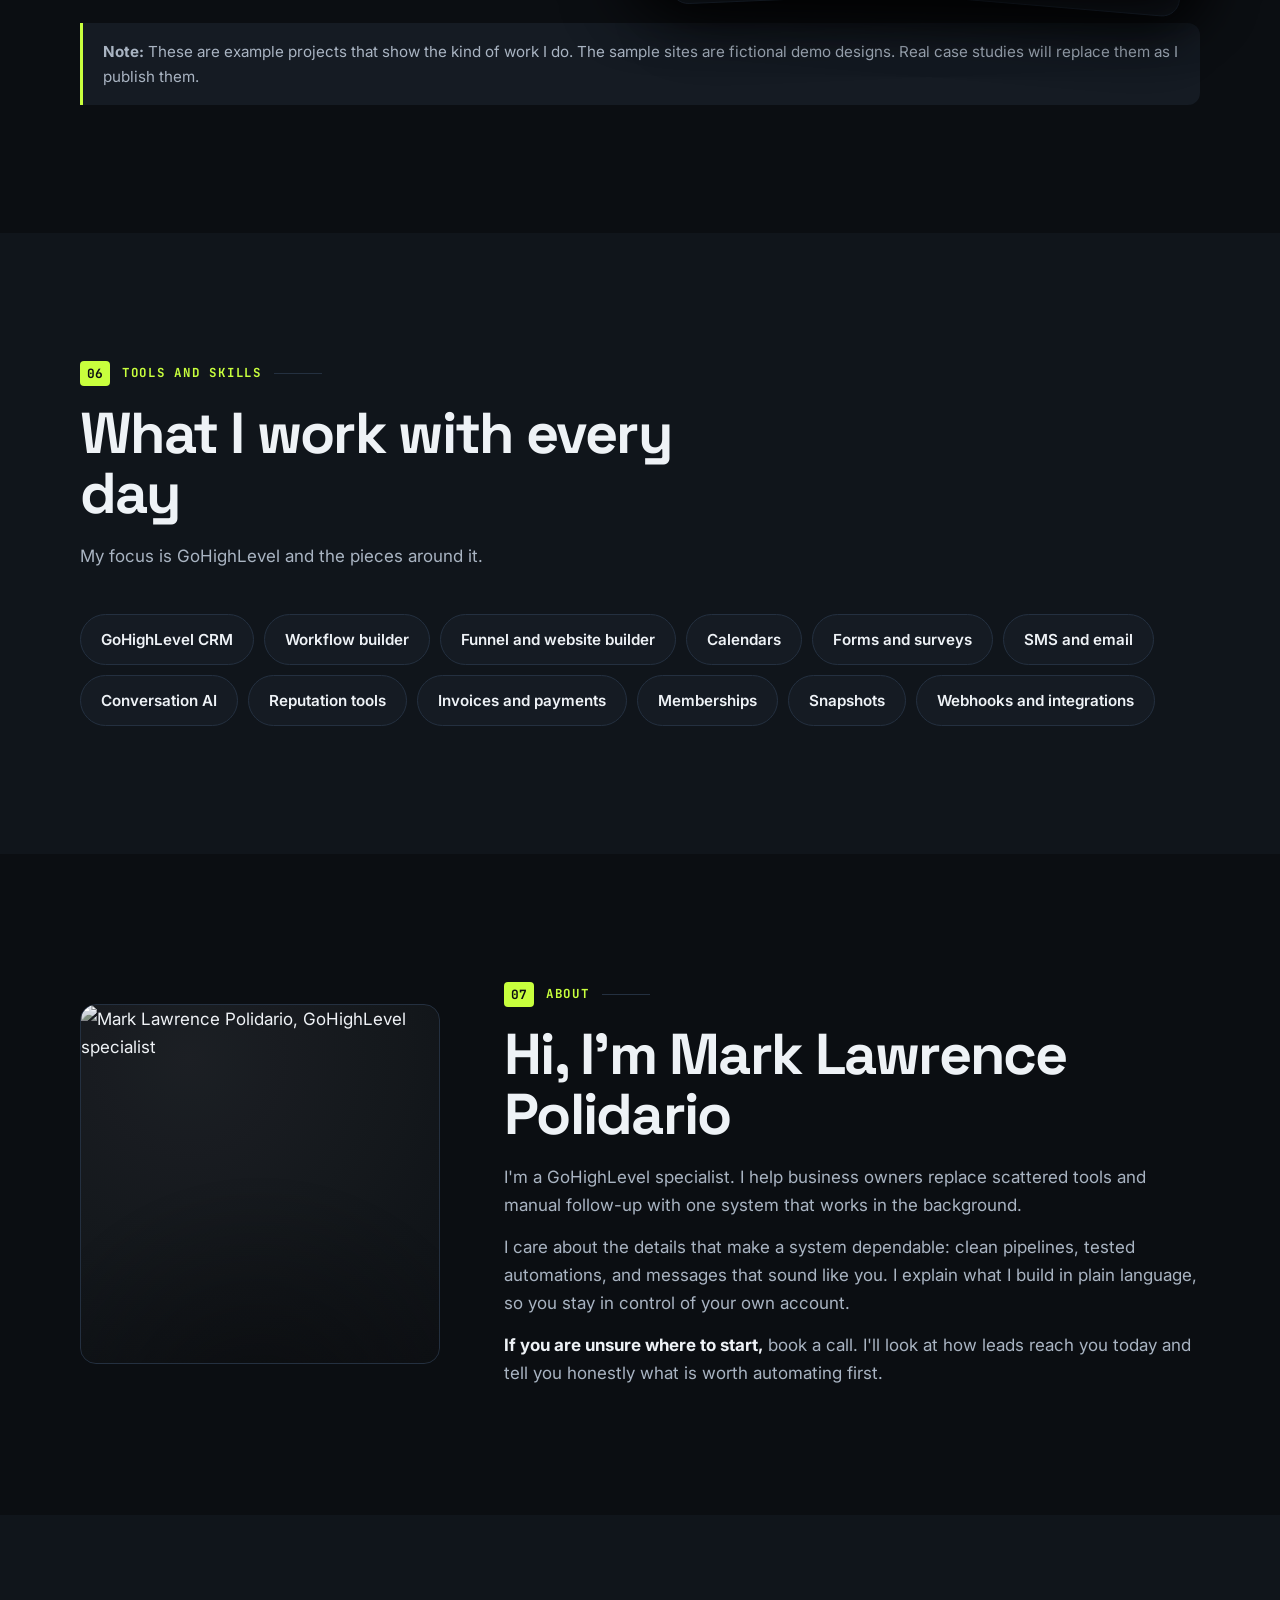
==== commit d05a0604: "Add interactive case studies section" ====
--- a/index.html
+++ b/index.html
@@ -49,6 +49,7 @@
       <nav aria-label="Main">
         <ul class="nav-links" id="nav-links">
           <li><a href="#featured" data-text="Featured build"><span>Featured build</span></a></li>
+          <li><a href="#case-studies" data-text="Case studies"><span>Case studies</span></a></li>
           <li><a href="#services" data-text="Services"><span>Services</span></a></li>
           <li><a href="#process" data-text="How I work"><span>How I work</span></a></li>
           <li><a href="#work" data-text="Sample projects"><span>Sample projects</span></a></li>
@@ -153,11 +154,599 @@
     </div>
   </section>
 
-  <!-- ============================ SERVICES ============================ -->
-  <section id="services" class="section alt" aria-labelledby="services-title" data-index="02" data-name="Services">
+
+  <!-- ============================ CASE STUDIES (recreated demos, sample data only) ============================ -->
+  <section id="case-studies" class="section alt" aria-labelledby="case-studies-title" data-index="02" data-name="Case studies">
     <div class="wrap">
       <div class="sec-head">
         <span class="sec-num" aria-hidden="true">02</span>
+        <span class="eyebrow">Case studies</span>
+      </div>
+      <h2 id="case-studies-title" data-lines>Systems I have built, shown as sample demos</h2>
+      <p class="lead" data-reveal>A closer look at automations and pages I have set up for home services and for coaching and education. Every visual is a recreated demo with sample data. It does not show a live client account.</p>
+
+      <div class="cs-toolbar">
+        <div class="cs-filters" role="group" aria-label="Filter case studies">
+          <button type="button" class="btn btn-ghost btn-sm" data-filter="all" aria-pressed="true" data-cursor>All</button>
+          <button type="button" class="btn btn-ghost btn-sm" data-filter="home" aria-pressed="false" data-cursor>Home services</button>
+          <button type="button" class="btn btn-ghost btn-sm" data-filter="coaching" aria-pressed="false" data-cursor>Coaching and education</button>
+        </div>
+        <p class="cs-count" id="cs-count">13 case studies</p>
+        <p class="sr-only" id="cs-live" aria-live="polite"></p>
+      </div>
+
+      <div class="cs-grid" id="cs-grid">
+    <article class="cs-card" id="cs-website-router" data-cat="home">
+      <button type="button" class="cs-open" aria-expanded="false" aria-controls="cs-dialog" data-cursor aria-label="Open case study: Website to CRM lead router"></button>
+      <span class="cs-hint" aria-hidden="true">View</span>
+      <figure class="cs-fig">
+        <img src="media/case-studies/website-lead-router.png" alt="Recreated demo of a website to CRM lead router for a fictional company called Your Roofing Co., showing the form submit path, a test guard, and a sample contact named Jordan Hale with a 555 number." width="1600" height="1000" loading="lazy">
+      </figure>
+      <div class="cs-body">
+        <p class="cs-tag">Home services</p>
+        <h3>Website to CRM lead router</h3>
+        <p class="cs-problem">A Louisiana roofing and exteriors company had a new website form on Home, Financing, and Contact Us. Submissions needed to enter GoHighLevel as website leads, tagged correctly, given a source and persona, assigned to a sales rep, and put into follow up, without being mixed up with event or QR traffic, and without test entries landing on the rep's task list.</p>
+        <ul class="feat-list">
+            <li>Built a dedicated website form and a website lead router in GoHighLevel.</li>
+            <li>The same form is embedded on Home, Financing, and Contact Us, with a consent checkbox and a preferred language choice.</li>
+            <li>A form submitted trigger starts the router, and a test guard checks whether the email or phone is a test contact.</li>
+            <li>On the live path, the contact is tagged as a website lead, source and persona are set, and the record is assigned to the sales rep.</li>
+            <li>On the test path, a test tag is added and the contact is assigned to me so the sales rep is not notified.</li>
+        </ul>
+          <div class="cs-chips"><span>Workflows</span><span>Forms</span></div>
+          <p class="cs-result">Website visitors now come into the CRM as website homeowners, with an owner and a next follow up already in place. Test submits stay on my record, and website leads are no longer tagged or attributed as event or QR leads.</p>
+      </div>
+      <div class="cs-full" hidden>
+        <p class="cs-problem">A Louisiana roofing and exteriors company had a new website form on Home, Financing, and Contact Us. Submissions needed to enter GoHighLevel as website leads, tagged correctly, given a source and persona, assigned to a sales rep, and put into follow up, without being mixed up with event or QR traffic, and without test entries landing on the rep's task list.</p>
+          <h3>What I built</h3>
+          <ul class="feat-list">
+            <li>Built a dedicated website form and a website lead router in GoHighLevel.</li>
+            <li>The same form is embedded on Home, Financing, and Contact Us, with a consent checkbox and a preferred language choice.</li>
+            <li>A form submitted trigger starts the router, and a test guard checks whether the email or phone is a test contact.</li>
+            <li>On the live path, the contact is tagged as a website lead, source and persona are set, and the record is assigned to the sales rep.</li>
+            <li>On the test path, a test tag is added and the contact is assigned to me so the sales rep is not notified.</li>
+          </ul>
+          <h3>How it works</h3>
+          <ul class="feat-list">
+            <li>The same form is embedded on Home, Financing, and Contact Us, with a consent checkbox and a preferred language choice.</li>
+            <li>A form submitted trigger starts the website lead router.</li>
+            <li>An &quot;Is this a test?&quot; guard checks whether the email is my test address or the phone is my test number.</li>
+            <li>On the live path, the contact is tagged as a website lead, Latest Lead Source is set to Website, Persona is set to Homeowner, and the record is assigned to the sales rep.</li>
+            <li>On the test path, the same fields are written, a test tag is added, and the contact is assigned to me so the sales rep is not notified.</li>
+            <li>Both paths add the contact to the homeowner high intent follow up, so the welcome and callback steps can run from one place.</li>
+          </ul>
+          <p class="cs-tools"><strong>Tools used.</strong> GoHighLevel forms and workflows, plus the form embed on the company WordPress site.</p>
+          <p class="cs-result">Website visitors now come into the CRM as website homeowners, with an owner and a next follow up already in place. Test submits stay on my record, and website leads are no longer tagged or attributed as event or QR leads.</p>
+        <p class="cs-note">Visuals on this card are recreated with sample data. They do not show the live client account.</p>
+        <div class="cs-gallery">
+            <img src="media/case-studies/website-lead-router.png" alt="Recreated demo of a website to CRM lead router for a fictional company called Your Roofing Co., showing the form submit path, a test guard, and a sample contact named Jordan Hale with a 555 number." width="1600" height="1000">
+            <img src="media/case-studies/website-form-390.png" alt="Recreated demo of the website inspection form for Your Roofing Co., with a consent checkbox, a preferred language choice, and a 555 phone placeholder." width="1600" height="1000">
+        </div>
+      </div>
+    </article>
+
+    <article class="cs-card" id="cs-event-lifecycle" data-cat="home">
+      <button type="button" class="cs-open" aria-expanded="false" aria-controls="cs-dialog" data-cursor aria-label="Open case study: Event registration, reminders, check in, and post event routing"></button>
+      <span class="cs-hint" aria-hidden="true">View</span>
+      <figure class="cs-fig">
+        <img src="media/case-studies/event-lifecycle.png" alt="Recreated demo of an event lifecycle for Your Roofing Co., covering registration, reminders, check in, a scan to win giveaway, and post event routing." width="1600" height="1000" loading="lazy">
+      </figure>
+      <div class="cs-body">
+        <p class="cs-tag">Home services</p>
+        <h3>Event registration, reminders, check in, and post event routing</h3>
+        <p class="cs-problem">The company runs in person events and needed one system for sign up, reminders, door check in, a giveaway, and the follow up that should happen after, based on who the person is: a homeowner, a contractor, a partner, or a job applicant, without building a separate process for each role.</p>
+        <ul class="feat-list">
+            <li>Built mobile event pages and four workflows in GoHighLevel: event registration, event reminders, event check in, and a scan to win giveaway.</li>
+            <li>Registration is a one question at a time page that captures persona, language, and whether the person wants an inspection.</li>
+            <li>Reminder emails are timed from the event date, including a tomorrow and a today message, and they stop after check in.</li>
+            <li>Check in at the door matches the email or phone from registration and tags the contact as attended.</li>
+            <li>After the form is in, the persona router sends each person to the right owner and follow up.</li>
+        </ul>
+          <div class="cs-chips"><span>Funnels</span><span>Workflows</span></div>
+          <p class="cs-result">One scan can register an attendee, reminders go out on their own, check in marks who actually came, and each persona leaves the event already on the correct follow up path.</p>
+      </div>
+      <div class="cs-full" hidden>
+        <p class="cs-problem">The company runs in person events and needed one system for sign up, reminders, door check in, a giveaway, and the follow up that should happen after, based on who the person is: a homeowner, a contractor, a partner, or a job applicant, without building a separate process for each role.</p>
+          <h3>What I built</h3>
+          <ul class="feat-list">
+            <li>Built mobile event pages and four workflows in GoHighLevel: event registration, event reminders, event check in, and a scan to win giveaway.</li>
+            <li>Registration is a one question at a time page that captures persona, language, and whether the person wants an inspection.</li>
+            <li>Reminder emails are timed from the event date, including a tomorrow and a today message, and they stop after check in.</li>
+            <li>Check in at the door matches the email or phone from registration and tags the contact as attended.</li>
+            <li>After the form is in, the persona router sends each person to the right owner and follow up.</li>
+          </ul>
+          <h3>How it works</h3>
+          <ul class="feat-list">
+            <li>Registration is a one question at a time page. It captures persona, language, and whether the person wants an inspection, then tags them as registered and saves the event name, date, and location on the contact.</li>
+            <li>Reminder emails are timed from the event date, including a tomorrow and a today message. If the person already checked in, they are removed so reminders stop.</li>
+            <li>Check in at the door matches the email or phone from registration, tags the contact as attended, and takes them out of the reminder workflow.</li>
+            <li>Scan to win enters the person in the giveaway only. That path does not treat them as a high intent sales lead by itself.</li>
+            <li>After the form is in, the persona router sends homeowners, contractors, partners, and applicants to the right owner and follow up. A request for an inspection can put a homeowner on the high intent path.</li>
+            <li>A test guard keeps test contacts off live emails, texts, and staff tasks.</li>
+          </ul>
+          <p class="cs-tools"><strong>Tools used.</strong> GoHighLevel funnels, forms, and workflows, with custom HTML, CSS, and JS event pages that submit into native GHL forms.</p>
+          <p class="cs-result">One scan can register an attendee, reminders go out on their own, check in marks who actually came, and each persona leaves the event already on the correct follow up path.</p>
+        <p class="cs-note">Visuals on this card are recreated with sample data. They do not show the live client account.</p>
+        <div class="cs-gallery">
+            <img src="media/case-studies/event-lifecycle.png" alt="Recreated demo of an event lifecycle for Your Roofing Co., covering registration, reminders, check in, a scan to win giveaway, and post event routing." width="1600" height="1000">
+            <img src="media/case-studies/event-registration-390.png" alt="Recreated demo of a mobile event registration page for Your Roofing Co., asking who the visitor is, with fictional persona choices only." width="1600" height="1000">
+            <img src="media/case-studies/event-check-in-390.png" alt="Recreated demo of a mobile event check in page for Your Roofing Co., with email and phone fields and a consent checkbox." width="1600" height="1000">
+            <img src="media/case-studies/scan-to-win-390.png" alt="Recreated demo of a mobile scan to win page for Your Roofing Co., with the same fictional persona choices as registration." width="1600" height="1000">
+        </div>
+      </div>
+    </article>
+
+    <article class="cs-card" id="cs-missed-call" data-cat="home">
+      <button type="button" class="cs-open" aria-expanded="false" aria-controls="cs-dialog" data-cursor aria-label="Open case study: Missed call text back and quiet hours"></button>
+      <span class="cs-hint" aria-hidden="true">View</span>
+      <figure class="cs-fig">
+        <img src="media/case-studies/missed-call-textback.png" alt="Recreated demo of a missed call text back workflow for Your Roofing Co., showing quiet hours from Monday to Saturday, a sample 555 number, and a callback task for a fictional sales rep." width="1600" height="1000" loading="lazy">
+      </figure>
+      <div class="cs-body">
+        <p class="cs-tag">Home services</p>
+        <h3>Missed call text back and quiet hours</h3>
+        <p class="cs-problem">When an inbound call was missed, the team still needed a way to reach back, but not with a text that ignored consent, and not late at night or on Sunday. The built in missed call text setting could send without the consent rules the company wanted, so I designed a workflow that checks those rules first.</p>
+        <ul class="feat-list">
+            <li>Built a missed call text back workflow with a test guard, a 24 hour already texted check, a consent and quiet hours gate, and a same day callback task for the sales rep.</li>
+            <li>The workflow fires on an incoming call that is logged as no answer, busy, or voicemail.</li>
+            <li>If that number was already sent a missed call text in the last 24 hours, the workflow stops so the person is not texted twice.</li>
+            <li>A text is sent only when SMS consent is Yes, the messaging program is on, SMS is not on DND, and the current time is Monday to Saturday, 8:00 AM to 7:00 PM Central. Sunday is always quiet.</li>
+            <li>If a text is not allowed, no text is sent, and the sales rep still gets a same day callback task.</li>
+        </ul>
+          <div class="cs-chips"><span>Workflows</span></div>
+          <p class="cs-result">A missed call can get a timely text when the person has consented and it is inside the send window. Outside those rules, no text is sent, and the sales rep still has a callback waiting the same day.</p>
+      </div>
+      <div class="cs-full" hidden>
+        <p class="cs-problem">When an inbound call was missed, the team still needed a way to reach back, but not with a text that ignored consent, and not late at night or on Sunday. The built in missed call text setting could send without the consent rules the company wanted, so I designed a workflow that checks those rules first.</p>
+          <h3>What I built</h3>
+          <ul class="feat-list">
+            <li>Built a missed call text back workflow with a test guard, a 24 hour already texted check, a consent and quiet hours gate, and a same day callback task for the sales rep.</li>
+            <li>The workflow fires on an incoming call that is logged as no answer, busy, or voicemail.</li>
+            <li>If that number was already sent a missed call text in the last 24 hours, the workflow stops so the person is not texted twice.</li>
+            <li>A text is sent only when SMS consent is Yes, the messaging program is on, SMS is not on DND, and the current time is Monday to Saturday, 8:00 AM to 7:00 PM Central. Sunday is always quiet.</li>
+            <li>If a text is not allowed, no text is sent, and the sales rep still gets a same day callback task.</li>
+          </ul>
+          <h3>How it works</h3>
+          <ul class="feat-list">
+            <li>The workflow fires on an incoming call to the CRM number that is logged as no answer, busy, or voicemail.</li>
+            <li>A test guard keeps my test contacts off the sales rep's task list.</li>
+            <li>If that number was already sent a missed call text in the last 24 hours, the workflow stops so the person is not texted twice.</li>
+            <li>A text is sent only when SMS consent is Yes, the messaging program is on, SMS is not on DND, and the current time is Monday to Saturday, 8:00 AM to 7:00 PM Central. Sunday is always quiet.</li>
+            <li>When a text is allowed, the workflow waits one minute so the message does not land mid voicemail, then sends a short we missed your call text with a STOP line.</li>
+            <li>On both the send path and the quiet hours path, the sales rep gets a same day callback task that notes whether a text went out.</li>
+          </ul>
+          <p class="cs-tools"><strong>Tools used.</strong> GoHighLevel workflows, SMS, tasks, and timezone aware time checks against the account timezone (Central).</p>
+          <p class="cs-result">A missed call can get a timely text when the person has consented and it is inside the send window. Outside those rules, no text is sent, and the sales rep still has a callback waiting the same day.</p>
+        <p class="cs-note">Visuals on this card are recreated with sample data. They do not show the live client account.</p>
+        <div class="cs-gallery">
+            <img src="media/case-studies/missed-call-textback.png" alt="Recreated demo of a missed call text back workflow for Your Roofing Co., showing quiet hours from Monday to Saturday, a sample 555 number, and a callback task for a fictional sales rep." width="1600" height="1000">
+        </div>
+      </div>
+    </article>
+
+    <article class="cs-card" id="cs-crm-calendar" data-cat="home">
+      <button type="button" class="cs-open" aria-expanded="false" aria-controls="cs-dialog" data-cursor aria-label="Open case study: CRM fields and the inspection booking calendar"></button>
+      <span class="cs-hint" aria-hidden="true">View</span>
+      <figure class="cs-fig">
+        <img src="media/case-studies/crm-data-model.png" alt="Recreated demo of custom CRM fields and a roof inspection calendar for Your Roofing Co., using a sample contact named Jordan Hale and a 555 number." width="1600" height="1000" loading="lazy">
+      </figure>
+      <div class="cs-body">
+        <p class="cs-tag">Home services</p>
+        <h3>CRM fields and the inspection booking calendar</h3>
+        <p class="cs-problem">The team could lose track of the next follow up, whether a job had been paid, and why a job was lost, because those facts lived in notes or not at all. The inspection calendar also needed clear booking rules so customers could not book too soon and jobs would not sit back to back.</p>
+        <ul class="feat-list">
+            <li>Added custom fields on the contact for Next Action, Next Action Date, Collection Status, and Loss Reason.</li>
+            <li>Next Action is a short, plain language note for the next step, and Next Action Date is the due date so overdue follow ups can be sorted.</li>
+            <li>Collection Status tracks where the job stands on payment, and Loss Reason is recorded when a job is lost.</li>
+            <li>Set up the roof inspection calendar with a one day minimum notice, 60 minute slots, and a 30 minute buffer between appointments.</li>
+            <li>Hours are Monday through Saturday, and same day booking is not allowed.</li>
+        </ul>
+          <div class="cs-chips"><span>Custom fields</span></div>
+          <p class="cs-result">The team can see the next step, the due date, payment status, and a loss reason on the contact, and inspection bookings arrive with a day's notice and a buffer between jobs.</p>
+      </div>
+      <div class="cs-full" hidden>
+        <p class="cs-problem">The team could lose track of the next follow up, whether a job had been paid, and why a job was lost, because those facts lived in notes or not at all. The inspection calendar also needed clear booking rules so customers could not book too soon and jobs would not sit back to back.</p>
+          <h3>What I built</h3>
+          <ul class="feat-list">
+            <li>Added custom fields on the contact for Next Action, Next Action Date, Collection Status, and Loss Reason.</li>
+            <li>Next Action is a short, plain language note for the next step, and Next Action Date is the due date so overdue follow ups can be sorted.</li>
+            <li>Collection Status tracks where the job stands on payment, and Loss Reason is recorded when a job is lost.</li>
+            <li>Set up the roof inspection calendar with a one day minimum notice, 60 minute slots, and a 30 minute buffer between appointments.</li>
+            <li>Hours are Monday through Saturday, and same day booking is not allowed.</li>
+          </ul>
+          <h3>How it works</h3>
+          <ul class="feat-list">
+            <li>Next Action is a short, plain language note for the next step the owner should take.</li>
+            <li>Next Action Date is the due date for that step, so overdue follow ups can be sorted and seen.</li>
+            <li>Collection Status tracks where the job stands on payment, instead of hiding that in a note.</li>
+            <li>Loss Reason is recorded when a job is lost, so the team can see why cards fall out of the pipeline.</li>
+            <li>The inspection calendar does not allow a same day booking. Each appointment is one hour, and a 30 minute gap is left between jobs for travel.</li>
+            <li>Hours are Monday through Saturday, which matches how the team actually books inspections.</li>
+          </ul>
+          <p class="cs-tools"><strong>Tools used.</strong> GoHighLevel custom fields and the GoHighLevel calendar and booking widget.</p>
+          <p class="cs-result">The team can see the next step, the due date, payment status, and a loss reason on the contact, and inspection bookings arrive with a day's notice and a buffer between jobs.</p>
+        <p class="cs-note">Visuals on this card are recreated with sample data. They do not show the live client account.</p>
+        <div class="cs-gallery">
+            <img src="media/case-studies/crm-data-model.png" alt="Recreated demo of custom CRM fields and a roof inspection calendar for Your Roofing Co., using a sample contact named Jordan Hale and a 555 number." width="1600" height="1000">
+        </div>
+      </div>
+    </article>
+
+    <article class="cs-card" id="cs-partner-pipeline" data-cat="home">
+      <button type="button" class="cs-open" aria-expanded="false" aria-controls="cs-dialog" data-cursor aria-label="Open case study: Partner and sponsor pipeline (11 workflows)"></button>
+      <span class="cs-hint" aria-hidden="true">View</span>
+      <figure class="cs-fig">
+        <img src="media/case-studies/partner-pipeline.png" alt="Recreated demo of eleven partnership workflows around one pipeline for Your Roofing Co., including welcome, proposal, meeting, and closed won paths." width="1600" height="1000" loading="lazy">
+      </figure>
+      <div class="cs-body">
+        <p class="cs-tag">Home services</p>
+        <h3>Partner and sponsor pipeline (11 workflows)</h3>
+        <p class="cs-problem">Sponsors, suppliers, and manufacturers needed a proper pipeline, not a single new lead list. After the first welcome email, nothing consistent happened: no follow up until a meeting, no proposal cadence, and no automatic handling when a meeting was booked, cancelled, missed, or held, or when a deal was won or lost.</p>
+        <ul class="feat-list">
+            <li>Built an eleven workflow partnership system in GoHighLevel around one Partnership pipeline.</li>
+            <li>A partner form tags the contact, assigns an owner, creates an opportunity in Target, and sends a welcome email.</li>
+            <li>Follow up runs from day 2 until a meeting is booked, only Monday to Saturday from 8:00 AM to 7:00 PM Central, and it stops if they reply.</li>
+            <li>When the owner moves the card to Proposal, a shorter proposal sequence starts, with the same reply and exit helpers.</li>
+            <li>A confirmed meeting, a cancellation, a no show, and a showed outcome each have their own workflow, and closed won starts activation with owner tasks.</li>
+        </ul>
+          <div class="cs-chips"><span>Workflows</span><span>Pipelines</span></div>
+          <p class="cs-result">A new partner is welcomed, followed up with, and moved through meeting, proposal, negotiation, and won or lost without the owner having to remember every next email. Stage changes and meeting outcomes keep the sequences in sync, and the owner gets a task when a person needs to take over.</p>
+      </div>
+      <div class="cs-full" hidden>
+        <p class="cs-problem">Sponsors, suppliers, and manufacturers needed a proper pipeline, not a single new lead list. After the first welcome email, nothing consistent happened: no follow up until a meeting, no proposal cadence, and no automatic handling when a meeting was booked, cancelled, missed, or held, or when a deal was won or lost.</p>
+          <h3>What I built</h3>
+          <ul class="feat-list">
+            <li>Built an eleven workflow partnership system in GoHighLevel around one Partnership pipeline.</li>
+            <li>A partner form tags the contact, assigns an owner, creates an opportunity in Target, and sends a welcome email.</li>
+            <li>Follow up runs from day 2 until a meeting is booked, only Monday to Saturday from 8:00 AM to 7:00 PM Central, and it stops if they reply.</li>
+            <li>When the owner moves the card to Proposal, a shorter proposal sequence starts, with the same reply and exit helpers.</li>
+            <li>A confirmed meeting, a cancellation, a no show, and a showed outcome each have their own workflow, and closed won starts activation with owner tasks.</li>
+          </ul>
+          <h3>How it works</h3>
+          <ul class="feat-list">
+            <li>A partner form starts the path: the contact is tagged, assigned to the owner, given an opportunity in Target, and sent a welcome email. Follow up then runs from day 2 until a meeting is booked, only Monday to Saturday from 8:00 AM to 7:00 PM Central, and it stops if they reply.</li>
+            <li>If they reply, follow up stops, a Target card can move to Contacted, and the owner gets a task.</li>
+            <li>If the card moves past the early stages, or is marked won, lost, or abandoned, the follow up exits on its own.</li>
+            <li>When the owner moves the card to Proposal, a shorter proposal sequence starts, with the same reply and exit helpers.</li>
+            <li>A confirmed meeting sends confirmation and reminders, moves an early stage card to Meeting, and notifies the owner. Cancelled, no show, and showed each have their own workflow, including rebook or post call tasks for the owner.</li>
+            <li>Closed won, or an opportunity marked Won, stops the open sequences, writes an activation next action, and creates an owner task.</li>
+            <li>Live staff alerts sit behind a test guard.</li>
+          </ul>
+          <p class="cs-tools"><strong>Tools used.</strong> GoHighLevel pipelines, opportunities, workflows, email, tasks, and the contractor and partner meeting calendar.</p>
+          <p class="cs-result">A new partner is welcomed, followed up with, and moved through meeting, proposal, negotiation, and won or lost without the owner having to remember every next email. Stage changes and meeting outcomes keep the sequences in sync, and the owner gets a task when a person needs to take over.</p>
+        <p class="cs-note">Visuals on this card are recreated with sample data. They do not show the live client account.</p>
+        <div class="cs-gallery">
+            <img src="media/case-studies/partner-pipeline.png" alt="Recreated demo of eleven partnership workflows around one pipeline for Your Roofing Co., including welcome, proposal, meeting, and closed won paths." width="1600" height="1000">
+            <img src="media/case-studies/partner-opportunity-demo.png" alt="Recreated demo of a partnership opportunity card for a fictional company called Gulf Coast Building Supply, with a 555 number and sample owner tasks." width="1600" height="1000">
+        </div>
+      </div>
+    </article>
+
+    <article class="cs-card" id="cs-training-series" data-cat="home">
+      <button type="button" class="cs-open" aria-expanded="false" aria-controls="cs-dialog" data-cursor aria-label="Open case study: 10 part team training series"></button>
+      <span class="cs-hint" aria-hidden="true">View</span>
+      <figure class="cs-fig">
+        <img src="media/case-studies/training-series.png" alt="Recreated white label outline of a 10 part team training series on a fictional GoHighLevel system. It does not include video frames, staff names, or live account screens." width="1600" height="1000" loading="lazy">
+      </figure>
+      <div class="cs-body">
+        <p class="cs-tag">Home services</p>
+        <h3>10 part team training series</h3>
+        <p class="cs-problem">The company had a new GoHighLevel system with several pipelines, forms, calendars, and automations. The owner, the sales rep, and the recruiting lead needed a way to learn their own day in the system, not a generic product tour.</p>
+        <ul class="feat-list">
+            <li>Wrote, recorded, and delivered a 10 part walkthrough series in the same style throughout.</li>
+            <li>Each episode is a short screen tour of one topic, aimed at the person who will actually do that work.</li>
+            <li>The series covers how a lead comes in, what the system does next, pipelines and who owns what, and each role's day.</li>
+            <li>Later episodes cover phones and the voice assistant, events, and a live test from form submit to the contact record.</li>
+            <li>For this portfolio pack I am sharing only a recreated outline, not the videos themselves.</li>
+        </ul>
+          <p class="cs-result">The team has a <span data-cs-count="10">10</span> part guide to the live system, organized by how a lead moves and by whose day it is, so each role can learn their part without sitting through the whole product.</p>
+      </div>
+      <div class="cs-full" hidden>
+        <p class="cs-problem">The company had a new GoHighLevel system with several pipelines, forms, calendars, and automations. The owner, the sales rep, and the recruiting lead needed a way to learn their own day in the system, not a generic product tour.</p>
+          <h3>What I built</h3>
+          <ul class="feat-list">
+            <li>Wrote, recorded, and delivered a 10 part walkthrough series in the same style throughout.</li>
+            <li>Each episode is a short screen tour of one topic, aimed at the person who will actually do that work.</li>
+            <li>The series covers how a lead comes in, what the system does next, pipelines and who owns what, and each role's day.</li>
+            <li>Later episodes cover phones and the voice assistant, events, and a live test from form submit to the contact record.</li>
+            <li>For this portfolio pack I am sharing only a recreated outline, not the videos themselves.</li>
+          </ul>
+          <h3>How it works</h3>
+          <ul class="feat-list">
+            <li>Video 1, Getting around GoHighLevel: a tour of the left menu, contacts, conversations, calendars, and automations.</li>
+            <li>Video 2, How a lead comes in: website, QR and event forms, phone, and the other ways a person can enter the CRM.</li>
+            <li>Video 3, What the system does next: tags, lead source, persona, assignment, and the first automatic follow up.</li>
+            <li>Video 4, Pipelines and who owns what: sales, recruiting, contractor network, and partnership boards.</li>
+            <li>Videos 5 to 7, role days: the sales rep's day, the recruiting lead's day, and the owner's day, each focused on tasks, boards, and calendars for that role.</li>
+            <li>Video 8, Phones and the voice assistant: how the public line and the CRM line work together, recordings, and callbacks.</li>
+            <li>Video 9, Events: registration, check in, the giveaway, and post event routing.</li>
+            <li>Video 10, Live test: a test contact from form submit to the contact record, so the team can see a clean example.</li>
+          </ul>
+          <p class="cs-tools"><strong>Tools used.</strong> GoHighLevel, as the system being taught, plus recorded walkthrough production: scripts, screen captures, voiceover, and a consistent title and chapter style.</p>
+          <p class="cs-result">The team has a <span data-cs-count="10">10</span> part guide to the live system, organized by how a lead moves and by whose day it is, so each role can learn their part without sitting through the whole product.</p>
+        <p class="cs-note">Visuals on this card are recreated with sample data. They do not show the live client account.</p>
+        <div class="cs-gallery">
+            <img src="media/case-studies/training-series.png" alt="Recreated white label outline of a 10 part team training series on a fictional GoHighLevel system. It does not include video frames, staff names, or live account screens." width="1600" height="1000">
+        </div>
+      </div>
+    </article>
+
+    <article class="cs-card" id="cs-deposit-window" data-cat="coaching">
+      <button type="button" class="cs-open" aria-expanded="false" aria-controls="cs-dialog" data-cursor aria-label="Open case study: Deposit Window Payment Flow"></button>
+      <span class="cs-hint" aria-hidden="true">View</span>
+      <figure class="cs-fig">
+        <img src="media/case-studies/coaching-deposit-window.png" alt="Recreated GoHighLevel workflow demo for a fictional school called Northstar Coaching, showing a deposit paid trigger, a 7 day reminder path, a balance paid goal, a Draft badge, and sample contacts named Maya Ellison and Jordan Hale." width="1600" height="1000" loading="lazy">
+      </figure>
+      <div class="cs-body">
+        <p class="cs-tag">Coaching and education</p>
+        <h3>Deposit Window Payment Flow</h3>
+        <p class="cs-problem">After a client paid a deposit for a high ticket program, the remaining balance follow up was easy to miss. The team also needed a way to pause access if the window ended unpaid, then restore it when the balance cleared, including when funds arrived by wire.</p>
+        <ul class="feat-list">
+            <li>Built three payment workflows: one starts a 7 day balance window when a deposit succeeds, one runs when the balance is paid, and one runs when outside funds are marked ready.</li>
+            <li>Used tags and If Else branches so a second deposit does not restart the window, and so the balance paid path stops the reminder series.</li>
+            <li>Moved the opportunity to a Paid in Full pipeline stage, then sent the client email and SMS plus an internal team alert.</li>
+            <li>On the funds ready path, skipped people who had already paid in full, and only then sent wire instructions and alerts.</li>
+            <li>Left all three workflows in Draft for review, with short test waits, before any publish.</li>
+        </ul>
+          <div class="cs-chips"><span>Workflows</span><span>Pipelines</span><span>Payments</span></div>
+      </div>
+      <div class="cs-full" hidden>
+        <p class="cs-problem">After a client paid a deposit for a high ticket program, the remaining balance follow up was easy to miss. The team also needed a way to pause access if the window ended unpaid, then restore it when the balance cleared, including when funds arrived by wire.</p>
+          <h3>What I built</h3>
+          <ul class="feat-list">
+            <li>Built three payment workflows: one starts a 7 day balance window when a deposit succeeds, one runs when the balance is paid, and one runs when outside funds are marked ready.</li>
+            <li>Used tags and If Else branches so a second deposit does not restart the window, and so the balance paid path stops the reminder series.</li>
+            <li>Moved the opportunity to a Paid in Full pipeline stage, then sent the client email and SMS plus an internal team alert.</li>
+            <li>On the funds ready path, skipped people who had already paid in full, and only then sent wire instructions and alerts.</li>
+            <li>Left all three workflows in Draft for review, with short test waits, before any publish.</li>
+          </ul>
+        <p class="cs-note">Visuals on this card are recreated with sample data. They do not show the live client account.</p>
+        <div class="cs-gallery">
+            <img src="media/case-studies/coaching-deposit-window.png" alt="Recreated GoHighLevel workflow demo for a fictional school called Northstar Coaching, showing a deposit paid trigger, a 7 day reminder path, a balance paid goal, a Draft badge, and sample contacts named Maya Ellison and Jordan Hale." width="1600" height="1000">
+        </div>
+      </div>
+    </article>
+
+    <article class="cs-card" id="cs-booking-chase" data-cat="coaching">
+      <button type="button" class="cs-open" aria-expanded="false" aria-controls="cs-dialog" data-cursor aria-label="Open case study: Post Purchase Booking Chase"></button>
+      <span class="cs-hint" aria-hidden="true">View</span>
+      <figure class="cs-fig">
+        <img src="media/case-studies/coaching-booking-chase.png" alt="Recreated published workflow demo for a fictional practice called Harbor Method Coaching, with If Else skip gates, a Purchased to Booked pipeline strip, and sample contacts named Priya Raman and Elena Vasquez." width="1600" height="1000" loading="lazy">
+      </figure>
+      <div class="cs-body">
+        <p class="cs-tag">Coaching and education</p>
+        <h3>Post Purchase Booking Chase</h3>
+        <p class="cs-problem">New members who bought a coaching offer were still getting booking reminders after they had already scheduled a session. The team needed a clear pipeline and a chase sequence that stopped as soon as the booking was real.</p>
+        <ul class="feat-list">
+            <li>Set up the offer in the CRM with tags, custom fields, and a pipeline that moves from Purchased to Booked, then through session and enrollment stages.</li>
+            <li>Added six If Else skip gates on the live booking chase workflow so buyers who already booked, already finished, or no longer needed a session leave the sequence.</li>
+            <li>Added a calendar goal so a confirmed VIP session ends the chase automatically.</li>
+            <li>Saved and published the skip gates on the live workflow after a builder review.</li>
+        </ul>
+          <div class="cs-chips"><span>Workflows</span><span>Pipelines</span><span>Custom fields</span></div>
+          <p class="cs-result">After the skip gates went live, the needs booking queue dropped to zero.</p>
+      </div>
+      <div class="cs-full" hidden>
+        <p class="cs-problem">New members who bought a coaching offer were still getting booking reminders after they had already scheduled a session. The team needed a clear pipeline and a chase sequence that stopped as soon as the booking was real.</p>
+          <h3>What I built</h3>
+          <ul class="feat-list">
+            <li>Set up the offer in the CRM with tags, custom fields, and a pipeline that moves from Purchased to Booked, then through session and enrollment stages.</li>
+            <li>Added six If Else skip gates on the live booking chase workflow so buyers who already booked, already finished, or no longer needed a session leave the sequence.</li>
+            <li>Added a calendar goal so a confirmed VIP session ends the chase automatically.</li>
+            <li>Saved and published the skip gates on the live workflow after a builder review.</li>
+          </ul>
+          <p class="cs-result">After the skip gates went live, the needs booking queue dropped to zero.</p>
+        <p class="cs-note">Visuals on this card are recreated with sample data. They do not show the live client account.</p>
+        <div class="cs-gallery">
+            <img src="media/case-studies/coaching-booking-chase.png" alt="Recreated published workflow demo for a fictional practice called Harbor Method Coaching, with If Else skip gates, a Purchased to Booked pipeline strip, and sample contacts named Priya Raman and Elena Vasquez." width="1600" height="1000">
+        </div>
+      </div>
+    </article>
+
+    <article class="cs-card" id="cs-class-registration" data-cat="coaching">
+      <button type="button" class="cs-open" aria-expanded="false" aria-controls="cs-dialog" data-cursor aria-label="Open case study: Live Class Registration Flow"></button>
+      <span class="cs-hint" aria-hidden="true">View</span>
+      <figure class="cs-fig">
+        <img src="media/case-studies/coaching-class-registration.png" alt="Recreated demo of a published registration workflow and a sample email for a fictional class called Live Profile Studio, hosted by Avery Quinn, with a sample recipient named Nina Cole." width="1600" height="1000" loading="lazy">
+      </figure>
+      <div class="cs-body">
+        <p class="cs-tag">Coaching and education</p>
+        <h3>Live Class Registration Flow</h3>
+        <p class="cs-problem">Buyers of a live coaching offer were promised a bonus class, but there was no published registration workflow to enroll them and send the class details. People who had already booked a private session also needed to be kept out of a second booking ask.</p>
+        <ul class="feat-list">
+            <li>Built and published a registration workflow for the bonus live class.</li>
+            <li>Enrolled the existing buyers who already had the bonus class tag.</li>
+            <li>Sent a registration email with the class date, time, and a live video registration link.</li>
+            <li>Planned a skip so buyers who already had a session on the calendar would not get a booking ask.</li>
+        </ul>
+          <div class="cs-chips"><span>Workflows</span></div>
+          <p class="cs-result"><span data-cs-count="8">8</span> existing buyers were enrolled and received the class registration email.</p>
+      </div>
+      <div class="cs-full" hidden>
+        <p class="cs-problem">Buyers of a live coaching offer were promised a bonus class, but there was no published registration workflow to enroll them and send the class details. People who had already booked a private session also needed to be kept out of a second booking ask.</p>
+          <h3>What I built</h3>
+          <ul class="feat-list">
+            <li>Built and published a registration workflow for the bonus live class.</li>
+            <li>Enrolled the existing buyers who already had the bonus class tag.</li>
+            <li>Sent a registration email with the class date, time, and a live video registration link.</li>
+            <li>Planned a skip so buyers who already had a session on the calendar would not get a booking ask.</li>
+          </ul>
+          <p class="cs-result"><span data-cs-count="8">8</span> existing buyers were enrolled and received the class registration email.</p>
+        <p class="cs-note">Visuals on this card are recreated with sample data. They do not show the live client account.</p>
+        <div class="cs-gallery">
+            <img src="media/case-studies/coaching-class-registration.png" alt="Recreated demo of a published registration workflow and a sample email for a fictional class called Live Profile Studio, hosted by Avery Quinn, with a sample recipient named Nina Cole." width="1600" height="1000">
+        </div>
+      </div>
+    </article>
+
+    <article class="cs-card" id="cs-first-touch" data-cat="coaching">
+      <button type="button" class="cs-open" aria-expanded="false" aria-controls="cs-dialog" data-cursor aria-label="Open case study: First Touch Source Tracking"></button>
+      <span class="cs-hint" aria-hidden="true">View</span>
+      <figure class="cs-fig">
+        <img src="media/case-studies/coaching-first-touch-utm.png" alt="Recreated contact record and workflow demo for a fictional brand called Lumen Coaching, showing last touch values that can change and locked first touch fields for a sample contact named Sam Rivera." width="1600" height="1000" loading="lazy">
+      </figure>
+      <div class="cs-body">
+        <p class="cs-tag">Coaching and education</p>
+        <h3>First Touch Source Tracking</h3>
+        <p class="cs-problem">Last touch UTM values were overwriting the original source, so the team could not see which quiz, ad, or message first brought a lead in. Source tags were also inconsistent across intake workflows.</p>
+        <ul class="feat-list">
+            <li>Created eight first touch custom fields for source, medium, campaign, term, content, plus campaign, ad set, and ad names.</li>
+            <li>Built and published a copy workflow that fills those first touch fields only when they are still empty, so later visits do not overwrite the original source.</li>
+            <li>Created eight intake source tags for the main lead paths, including a quiz, comments, direct messages, and a guide request.</li>
+            <li>Added the matching source tag on five published intake workflows, without changing their existing triggers or messages.</li>
+        </ul>
+          <div class="cs-chips"><span>Workflows</span><span>Custom fields</span><span>UTM</span></div>
+      </div>
+      <div class="cs-full" hidden>
+        <p class="cs-problem">Last touch UTM values were overwriting the original source, so the team could not see which quiz, ad, or message first brought a lead in. Source tags were also inconsistent across intake workflows.</p>
+          <h3>What I built</h3>
+          <ul class="feat-list">
+            <li>Created eight first touch custom fields for source, medium, campaign, term, content, plus campaign, ad set, and ad names.</li>
+            <li>Built and published a copy workflow that fills those first touch fields only when they are still empty, so later visits do not overwrite the original source.</li>
+            <li>Created eight intake source tags for the main lead paths, including a quiz, comments, direct messages, and a guide request.</li>
+            <li>Added the matching source tag on five published intake workflows, without changing their existing triggers or messages.</li>
+          </ul>
+        <p class="cs-note">Visuals on this card are recreated with sample data. They do not show the live client account.</p>
+        <div class="cs-gallery">
+            <img src="media/case-studies/coaching-first-touch-utm.png" alt="Recreated contact record and workflow demo for a fictional brand called Lumen Coaching, showing last touch values that can change and locked first touch fields for a sample contact named Sam Rivera." width="1600" height="1000">
+        </div>
+      </div>
+    </article>
+
+    <article class="cs-card" id="cs-reminder-skips" data-cat="coaching">
+      <button type="button" class="cs-open" aria-expanded="false" aria-controls="cs-dialog" data-cursor aria-label="Open case study: Challenge Reminder Skip Logic"></button>
+      <span class="cs-hint" aria-hidden="true">View</span>
+      <figure class="cs-fig">
+        <img src="media/case-studies/coaching-reminder-skips.png" alt="Recreated reminder workflow demo for a fictional 3 day challenge called Clear Path Intensive. Grace Patel is skipped after a finished tag, while Owen Brooks still gets the Day 2 reminder. The portal link is a sample only." width="1600" height="1000" loading="lazy">
+      </figure>
+      <div class="cs-body">
+        <p class="cs-tag">Coaching and education</p>
+        <h3>Challenge Reminder Skip Logic</h3>
+        <p class="cs-problem">A multi day challenge was sending day by day reminders even after someone had already finished. That created extra email and text noise for people who were already done.</p>
+        <ul class="feat-list">
+            <li>Built cohort reminders for a 3 day challenge, with email and SMS for get ready, day open, and later day nudges.</li>
+            <li>Added skip gates so a participant who had already finished would not receive the later reminders.</li>
+            <li>Saved the gates on the live reminder workflow.</li>
+        </ul>
+          <div class="cs-chips"><span>Workflows</span></div>
+          <p class="cs-result">A participant who had already finished was left in a finished state and was not sent later reminders.</p>
+      </div>
+      <div class="cs-full" hidden>
+        <p class="cs-problem">A multi day challenge was sending day by day reminders even after someone had already finished. That created extra email and text noise for people who were already done.</p>
+          <h3>What I built</h3>
+          <ul class="feat-list">
+            <li>Built cohort reminders for a 3 day challenge, with email and SMS for get ready, day open, and later day nudges.</li>
+            <li>Added skip gates so a participant who had already finished would not receive the later reminders.</li>
+            <li>Saved the gates on the live reminder workflow.</li>
+          </ul>
+          <p class="cs-result">A participant who had already finished was left in a finished state and was not sent later reminders.</p>
+        <p class="cs-note">Visuals on this card are recreated with sample data. They do not show the live client account.</p>
+        <div class="cs-gallery">
+            <img src="media/case-studies/coaching-reminder-skips.png" alt="Recreated reminder workflow demo for a fictional 3 day challenge called Clear Path Intensive. Grace Patel is skipped after a finished tag, while Owen Brooks still gets the Day 2 reminder. The portal link is a sample only." width="1600" height="1000">
+        </div>
+      </div>
+    </article>
+
+    <article class="cs-card" id="cs-training-pages" data-cat="coaching">
+      <button type="button" class="cs-open" aria-expanded="false" aria-controls="cs-dialog" data-cursor aria-label="Open case study: Training Pages and Link Hub"></button>
+      <span class="cs-hint" aria-hidden="true">View</span>
+      <figure class="cs-fig">
+        <img src="media/case-studies/coaching-registration-page.png" alt="Recreated desktop and mobile view of a fictional Thursday Evening Training registration page for Lumen Coaching, with a native looking form, a 6:00 PM session option, and a sample link in bio card. The coach mark is a monogram, not a photo of a real person." width="1600" height="1000" loading="lazy">
+      </figure>
+      <div class="cs-body">
+        <p class="cs-tag">Coaching and education</p>
+        <h3>Training Pages and Link Hub</h3>
+        <p class="cs-problem">The weekly training registration page, the confirmation path, and the public link hub were out of date. Session times and the featured training card did not match what the business was actually running.</p>
+        <ul class="feat-list">
+            <li>Updated the live weekly training registration and confirmation path, including the phone field and the evening session confirmation copy.</li>
+            <li>Kept the native registration form in place so existing submissions and reminder workflows still worked.</li>
+            <li>Swapped the live link in bio card to the current free training.</li>
+            <li>Prepared a full registration page rebuild package that matches the approved design, ready for a later publish pass.</li>
+            <li>Prepared sales page and membership copy updates for the related training and offer pages.</li>
+        </ul>
+          <div class="cs-chips"><span>Funnels</span></div>
+      </div>
+      <div class="cs-full" hidden>
+        <p class="cs-problem">The weekly training registration page, the confirmation path, and the public link hub were out of date. Session times and the featured training card did not match what the business was actually running.</p>
+          <h3>What I built</h3>
+          <ul class="feat-list">
+            <li>Updated the live weekly training registration and confirmation path, including the phone field and the evening session confirmation copy.</li>
+            <li>Kept the native registration form in place so existing submissions and reminder workflows still worked.</li>
+            <li>Swapped the live link in bio card to the current free training.</li>
+            <li>Prepared a full registration page rebuild package that matches the approved design, ready for a later publish pass.</li>
+            <li>Prepared sales page and membership copy updates for the related training and offer pages.</li>
+          </ul>
+        <p class="cs-note">Visuals on this card are recreated with sample data. They do not show the live client account.</p>
+        <div class="cs-gallery">
+            <img src="media/case-studies/coaching-registration-page.png" alt="Recreated desktop and mobile view of a fictional Thursday Evening Training registration page for Lumen Coaching, with a native looking form, a 6:00 PM session option, and a sample link in bio card. The coach mark is a monogram, not a photo of a real person." width="1600" height="1000">
+        </div>
+      </div>
+    </article>
+
+    <article class="cs-card" id="cs-pixel-tracking" data-cat="coaching">
+      <button type="button" class="cs-open" aria-expanded="false" aria-controls="cs-dialog" data-cursor aria-label="Open case study: Live Site Pixel Tracking"></button>
+      <span class="cs-hint" aria-hidden="true">View</span>
+      <figure class="cs-fig">
+        <img src="media/case-studies/coaching-pixel-tracking.png" alt="Recreated demo of a fictional website at lumencoaching.example with an events panel reporting a PageView for sample pixel ID 1111222233334444, plus a single Purchase sender workflow named Order Complete and a sample test event for Foundation Membership." width="1600" height="1000" loading="lazy">
+      </figure>
+      <div class="cs-body">
+        <p class="cs-tag">Coaching and education</p>
+        <h3>Live Site Pixel Tracking</h3>
+        <p class="cs-problem">The public website and the main offer page were not sending consistent page view events to the ad platform, which made it hard to measure visits and later purchase events.</p>
+        <ul class="feat-list">
+            <li>Added the ad platform pixel to the public website and the main offer page.</li>
+            <li>Confirmed the pixel was present and firing page views on the live pages.</li>
+            <li>Set the in platform purchase event so only one workflow is the sender, which avoids double counting.</li>
+        </ul>
+          <div class="cs-chips"><span>Funnels</span><span>Payments</span></div>
+          <p class="cs-result">The tracking pixel was confirmed firing on the live website pages.</p>
+      </div>
+      <div class="cs-full" hidden>
+        <p class="cs-problem">The public website and the main offer page were not sending consistent page view events to the ad platform, which made it hard to measure visits and later purchase events.</p>
+          <h3>What I built</h3>
+          <ul class="feat-list">
+            <li>Added the ad platform pixel to the public website and the main offer page.</li>
+            <li>Confirmed the pixel was present and firing page views on the live pages.</li>
+            <li>Set the in platform purchase event so only one workflow is the sender, which avoids double counting.</li>
+          </ul>
+          <p class="cs-result">The tracking pixel was confirmed firing on the live website pages.</p>
+        <p class="cs-note">Visuals on this card are recreated with sample data. They do not show the live client account.</p>
+        <div class="cs-gallery">
+            <img src="media/case-studies/coaching-pixel-tracking.png" alt="Recreated demo of a fictional website at lumencoaching.example with an events panel reporting a PageView for sample pixel ID 1111222233334444, plus a single Purchase sender workflow named Order Complete and a sample test event for Foundation Membership." width="1600" height="1000">
+        </div>
+      </div>
+    </article>
+      </div>
+    </div>
+
+    <div id="cs-dialog" class="cs-dialog" hidden role="dialog" aria-modal="true" aria-labelledby="cs-dialog-title">
+      <button type="button" class="cs-backdrop" data-cs-close tabindex="-1" aria-label="Close case study"></button>
+      <div class="cs-panel" tabindex="-1">
+        <div class="cs-panel-head">
+          <div>
+            <p class="cs-tag" id="cs-dialog-tag">Case study</p>
+            <h2 id="cs-dialog-title">Case study</h2>
+          </div>
+          <button type="button" class="cs-close" data-cursor>Close</button>
+        </div>
+        <div class="cs-gallery">
+          <figure class="cs-mainfig">
+            <img id="cs-dialog-img" src="" alt="">
+            <button type="button" class="cs-navbtn cs-prev" aria-label="Previous image" hidden>&larr;</button>
+            <button type="button" class="cs-navbtn cs-next" aria-label="Next image" hidden>&rarr;</button>
+          </figure>
+          <div class="cs-thumbs" id="cs-thumbs" hidden></div>
+        </div>
+        <div class="cs-panel-copy" id="cs-dialog-copy"></div>
+      </div>
+    </div>
+  </section>
+
+  <!-- ============================ SERVICES ============================ -->
+  <section id="services" class="section" aria-labelledby="services-title" data-index="03" data-name="Services">
+    <div class="wrap">
+      <div class="sec-head">
+        <span class="sec-num" aria-hidden="true">03</span>
         <span class="eyebrow">What I do</span>
       </div>
       <div class="split-head">
@@ -185,10 +774,10 @@
   </section>
 
   <!-- ============================ PROCESS (stacked story panels) ============================ -->
-  <section id="process" class="section" aria-labelledby="process-title" data-index="03" data-name="How I work">
+  <section id="process" class="section alt" aria-labelledby="process-title" data-index="04" data-name="How I work">
     <div class="wrap">
       <div class="sec-head">
-        <span class="sec-num" aria-hidden="true">03</span>
+        <span class="sec-num" aria-hidden="true">04</span>
         <span class="eyebrow">How I work</span>
       </div>
       <h2 id="process-title" data-lines>A simple four-step process</h2>
@@ -207,11 +796,11 @@
        These are FICTIONAL demo designs, not client work. Keep the "Demo design" badges and the note.
        Links point at samples/<slug>/ at the repo root.
   ======================================================================= -->
-  <section id="work" class="section alt" aria-labelledby="work-title" data-index="04" data-name="Sample projects">
+  <section id="work" class="section" aria-labelledby="work-title" data-index="05" data-name="Sample projects">
     <div class="wrap work-row">
       <div class="work-intro">
         <div class="sec-head">
-          <span class="sec-num" aria-hidden="true">04</span>
+          <span class="sec-num" aria-hidden="true">05</span>
           <span class="eyebrow">Sample projects</span>
         </div>
         <h2 id="work-title" data-lines>What I build, by industry</h2>
@@ -328,10 +917,10 @@
   </section>
 
   <!-- ============================ TOOLS ============================ -->
-  <section id="tools" class="section" aria-labelledby="tools-title" data-index="05" data-name="Tools">
+  <section id="tools" class="section alt" aria-labelledby="tools-title" data-index="06" data-name="Tools">
     <div class="wrap">
       <div class="sec-head">
-        <span class="sec-num" aria-hidden="true">05</span>
+        <span class="sec-num" aria-hidden="true">06</span>
         <span class="eyebrow">Tools and skills</span>
       </div>
       <h2 id="tools-title" data-lines>What I work with every day</h2>
@@ -354,7 +943,7 @@
   </section>
 
   <!-- ============================ ABOUT ============================ -->
-  <section id="about" class="section alt" aria-labelledby="about-title" data-index="06" data-name="About">
+  <section id="about" class="section" aria-labelledby="about-title" data-index="07" data-name="About">
     <div class="wrap about">
       <figure class="liquid" id="liquid">
         <img class="photo" src="images/mark-polidario.jpg" alt="Mark Lawrence Polidario, GoHighLevel specialist" width="640" height="640" loading="lazy">
@@ -363,7 +952,7 @@
       </figure>
       <div>
         <div class="sec-head">
-          <span class="sec-num" aria-hidden="true">06</span>
+          <span class="sec-num" aria-hidden="true">07</span>
           <span class="eyebrow">About</span>
         </div>
         <h2 id="about-title" data-lines>Hi, I'm Mark Lawrence Polidario</h2>
@@ -376,11 +965,11 @@
   </section>
 
   <!-- ============================ FAQ ============================ -->
-  <section id="faq" class="section" aria-labelledby="faq-title" data-index="07" data-name="FAQ">
+  <section id="faq" class="section alt" aria-labelledby="faq-title" data-index="08" data-name="FAQ">
     <div class="wrap faq-row">
       <div>
         <div class="sec-head">
-          <span class="sec-num" aria-hidden="true">07</span>
+          <span class="sec-num" aria-hidden="true">08</span>
           <span class="eyebrow">FAQ</span>
         </div>
         <h2 id="faq-title" data-lines>Questions business owners ask</h2>
@@ -414,10 +1003,10 @@
   <!-- ============================ BOOKING / CONTACT ============================
        No transforms or reveals on the Calendly box or its parents, so the iframe is never disturbed.
   ======================================================================= -->
-  <section id="book" class="section alt" aria-labelledby="book-title" data-index="08" data-name="Book a call">
+  <section id="book" class="section" aria-labelledby="book-title" data-index="09" data-name="Book a call">
     <div class="wrap">
       <div class="sec-head">
-        <span class="sec-num" aria-hidden="true">08</span>
+        <span class="sec-num" aria-hidden="true">09</span>
         <span class="eyebrow">Let's talk</span>
       </div>
       <h2 id="book-title" data-lines>Book your free strategy call</h2>
--- a/style.css
+++ b/style.css
@@ -423,3 +423,184 @@
 /* keep the stacked/thrown cards from widening the page on phones */
 #work { overflow-x: clip; }
 .no-js .menu-btn { display: none; }
+
+/* =====================================================================
+   Case studies (portfolio v3)
+   ===================================================================== */
+.cs-toolbar { display: flex; flex-wrap: wrap; align-items: center; gap: 10px; margin: 0 0 36px; }
+.cs-filters { display: flex; flex-wrap: wrap; gap: 8px; }
+.cs-filters .btn { min-height: 44px; }
+.cs-count { font-family: var(--mono); font-size: .8rem; color: var(--muted); margin-left: auto; }
+.cs-grid {
+  display: grid; gap: 20px;
+  grid-template-columns: 1fr;
+}
+.cs-card {
+  position: relative;
+  background: var(--card);
+  border: 1px solid var(--line);
+  border-radius: var(--radius);
+  overflow: hidden;
+  transform: translateZ(0);
+  transform-style: preserve-3d;
+}
+.cs-card[hidden] { display: none; }
+.cs-card.is-exit {
+  opacity: 0;
+  transform: scale(.96);
+  pointer-events: none;
+}
+html.motion .cs-card {
+  transition: opacity .35s var(--ease-expo), transform .4s var(--ease-expo), box-shadow .4s var(--ease-expo), border-color .2s ease;
+}
+html.motion .cs-card.is-enter { animation: csEnter .45s var(--ease-expo); }
+@keyframes csEnter {
+  from { opacity: 0; transform: translateY(16px) scale(.98); }
+  to { opacity: 1; transform: none; }
+}
+.cs-fig {
+  margin: 0; aspect-ratio: 16 / 10; overflow: hidden; background: #0a0c10;
+  border-bottom: 1px solid var(--line);
+}
+.cs-fig img {
+  width: 100%; height: 100%; object-fit: cover; object-position: top center;
+}
+.cs-body { padding: 20px 20px 22px; }
+.cs-tag {
+  display: inline-block;
+  font-family: var(--mono); font-size: .7rem; font-weight: 700;
+  letter-spacing: .1em; text-transform: uppercase;
+  color: var(--accent-ink); background: var(--accent);
+  border-radius: 999px; padding: 4px 10px; margin-bottom: 12px;
+}
+.cs-body h3 { font-size: 1.28rem; margin-bottom: 8px; letter-spacing: -.02em; padding-right: 8px; }
+.cs-problem { color: var(--muted); font-size: .95rem; margin-bottom: 14px; }
+.cs-body .feat-list { margin-bottom: 14px; gap: 8px; }
+.cs-body .feat-list li { font-size: .92rem; }
+.cs-chips { display: flex; flex-wrap: wrap; gap: 6px; margin-bottom: 12px; }
+.cs-chips span {
+  font-family: var(--mono); font-size: .7rem; font-weight: 600;
+  letter-spacing: .04em; color: var(--muted);
+  border: 1px solid var(--line); border-radius: 999px; padding: 3px 10px;
+}
+.cs-result {
+  margin: 0; padding: 10px 12px; border-radius: 10px;
+  background: rgba(200,255,61,.08); border: 1px solid rgba(200,255,61,.28);
+  color: var(--text); font-size: .9rem;
+}
+.cs-result b, .cs-result [data-cs-count] {
+  font-family: var(--mono); font-weight: 700; color: var(--accent);
+}
+.cs-open {
+  position: absolute; inset: 0; width: 100%; height: 100%;
+  background: transparent; border: 0; cursor: pointer; z-index: 2;
+  border-radius: inherit;
+}
+.cs-open:focus { outline: none; }
+.cs-open:focus-visible { outline: 3px solid var(--accent); outline-offset: 3px; }
+.cs-hint {
+  position: absolute; right: 12px; bottom: 12px; z-index: 3; pointer-events: none;
+  font-family: var(--mono); font-size: .68rem; font-weight: 700; letter-spacing: .08em;
+  text-transform: uppercase; color: var(--accent-ink); background: var(--accent);
+  border-radius: 999px; padding: 4px 10px; opacity: 0;
+}
+html.motion .cs-hint { transition: opacity .2s ease; }
+.cs-card:hover .cs-hint, .cs-open:focus-visible + .cs-hint, .cs-card:focus-within .cs-hint { opacity: 1; }
+/* hint is after the button in DOM so the sibling selector works if we put it after .cs-open */
+
+@media (hover: hover) and (pointer: fine) {
+  html.motion .cs-card:hover {
+    border-color: rgba(200,255,61,.45);
+    box-shadow: 0 22px 40px rgba(0,0,0,.38);
+    transform: translateY(-8px);
+  }
+  html.motion .cs-card.is-tilt:hover { transition: box-shadow .2s ease, border-color .2s ease; }
+}
+
+/* Lightbox / slide panel */
+.cs-dialog { position: fixed; inset: 0; z-index: 300; display: flex; align-items: flex-end; justify-content: center; }
+.cs-dialog[hidden] { display: none; }
+.cs-backdrop { position: absolute; inset: 0; background: rgba(5,7,10,.78); border: 0; padding: 0; cursor: pointer; }
+.cs-panel {
+  position: relative; z-index: 1;
+  width: 100%; max-height: 96vh;
+  background: var(--bg-alt); color: var(--text);
+  border-top: 1px solid var(--line);
+  border-radius: 20px 20px 0 0;
+  overflow: auto;
+  padding: 20px 20px 40px;
+  box-shadow: 0 -20px 60px rgba(0,0,0,.45);
+}
+html.motion .cs-dialog.is-open .cs-backdrop { animation: csFade .3s ease-out; }
+html.motion .cs-dialog.is-open .cs-panel { animation: csUp .45s var(--ease-expo); }
+@keyframes csFade { from { opacity: 0; } to { opacity: 1; } }
+@keyframes csUp { from { transform: translateY(32px); opacity: 0; } to { transform: none; opacity: 1; } }
+.cs-panel-head {
+  display: flex; align-items: flex-start; justify-content: space-between; gap: 16px;
+  margin-bottom: 16px; position: sticky; top: 0; z-index: 2;
+  background: linear-gradient(var(--bg-alt) 70%, rgba(16,21,27,0));
+  padding: 4px 0 16px;
+}
+.cs-panel-head h2 { font-size: clamp(1.4rem, 4vw, 2rem); max-width: 28ch; margin: 0; }
+.cs-close {
+  flex: 0 0 auto; min-width: 44px; min-height: 44px;
+  border-radius: 999px; border: 2px solid var(--line); background: var(--card);
+  color: var(--text); font-weight: 700; cursor: pointer; padding: 0 16px;
+}
+.cs-close:hover { border-color: var(--accent); color: var(--accent); }
+.cs-gallery { margin-bottom: 22px; }
+.cs-mainfig {
+  margin: 0; background: #0a0c10; border: 1px solid var(--line);
+  border-radius: 14px; overflow: hidden; position: relative;
+}
+.cs-mainfig img { width: 100%; height: auto; max-height: 62vh; object-fit: contain; margin: 0 auto; background: #0a0c10; }
+.cs-navbtn {
+  position: absolute; top: 50%; transform: translateY(-50%);
+  width: 44px; height: 44px; border-radius: 50%;
+  border: 1px solid var(--line); background: rgba(11,14,18,.85); color: var(--text);
+  font-size: 1.2rem; cursor: pointer;
+}
+.cs-navbtn:hover, .cs-navbtn:focus-visible { border-color: var(--accent); color: var(--accent); }
+.cs-prev { left: 10px; }
+.cs-next { right: 10px; }
+.cs-thumbs { display: flex; flex-wrap: wrap; gap: 8px; margin-top: 10px; }
+.cs-thumbs button {
+  padding: 0; border: 2px solid var(--line); border-radius: 8px; background: #0a0c10;
+  width: 88px; height: 56px; overflow: hidden; cursor: pointer;
+}
+.cs-thumbs button img { width: 100%; height: 100%; object-fit: cover; object-position: top; }
+.cs-thumbs button[aria-pressed="true"], .cs-thumbs button:focus-visible { border-color: var(--accent); }
+.cs-panel-copy .cs-tag { margin-bottom: 14px; }
+.cs-panel-copy h3 { font-size: 1.05rem; margin: 18px 0 8px; }
+.cs-panel-copy .feat-list { margin-bottom: 8px; }
+.cs-panel-copy .cs-tools { color: var(--muted); font-size: .95rem; margin: 14px 0; }
+.cs-note {
+  margin-top: 20px; padding: 12px 14px; border-left: 3px solid var(--accent);
+  background: var(--card); border-radius: 0 10px 10px 0;
+  color: var(--muted); font-size: .9rem;
+}
+body.cs-lock { overflow: hidden; }
+
+@media (min-width: 700px) {
+  .cs-grid { grid-template-columns: repeat(2, 1fr); }
+}
+@media (min-width: 900px) {
+  .nav-links { gap: 14px; }
+  .cs-dialog { align-items: stretch; justify-content: flex-end; }
+  .cs-panel {
+    width: min(960px, 100%); height: 100%; max-height: none;
+    border-radius: 0; border-top: 0; border-left: 1px solid var(--line);
+    padding: 28px 36px 48px;
+  }
+  html.motion .cs-dialog.is-open .cs-panel { animation-name: csSlide; }
+  @keyframes csSlide { from { transform: translateX(36px); opacity: 0; } to { transform: none; opacity: 1; } }
+  .cs-body { padding: 22px 24px 24px; }
+}
+@media (min-width: 1100px) {
+  .nav-links { gap: 18px; }
+  .cs-grid { grid-template-columns: repeat(2, 1fr); gap: 24px; }
+}
+
+@media (prefers-reduced-motion: reduce) {
+  .cs-card.is-enter, .cs-dialog.is-open .cs-backdrop, .cs-dialog.is-open .cs-panel { animation: none !important; }
+}
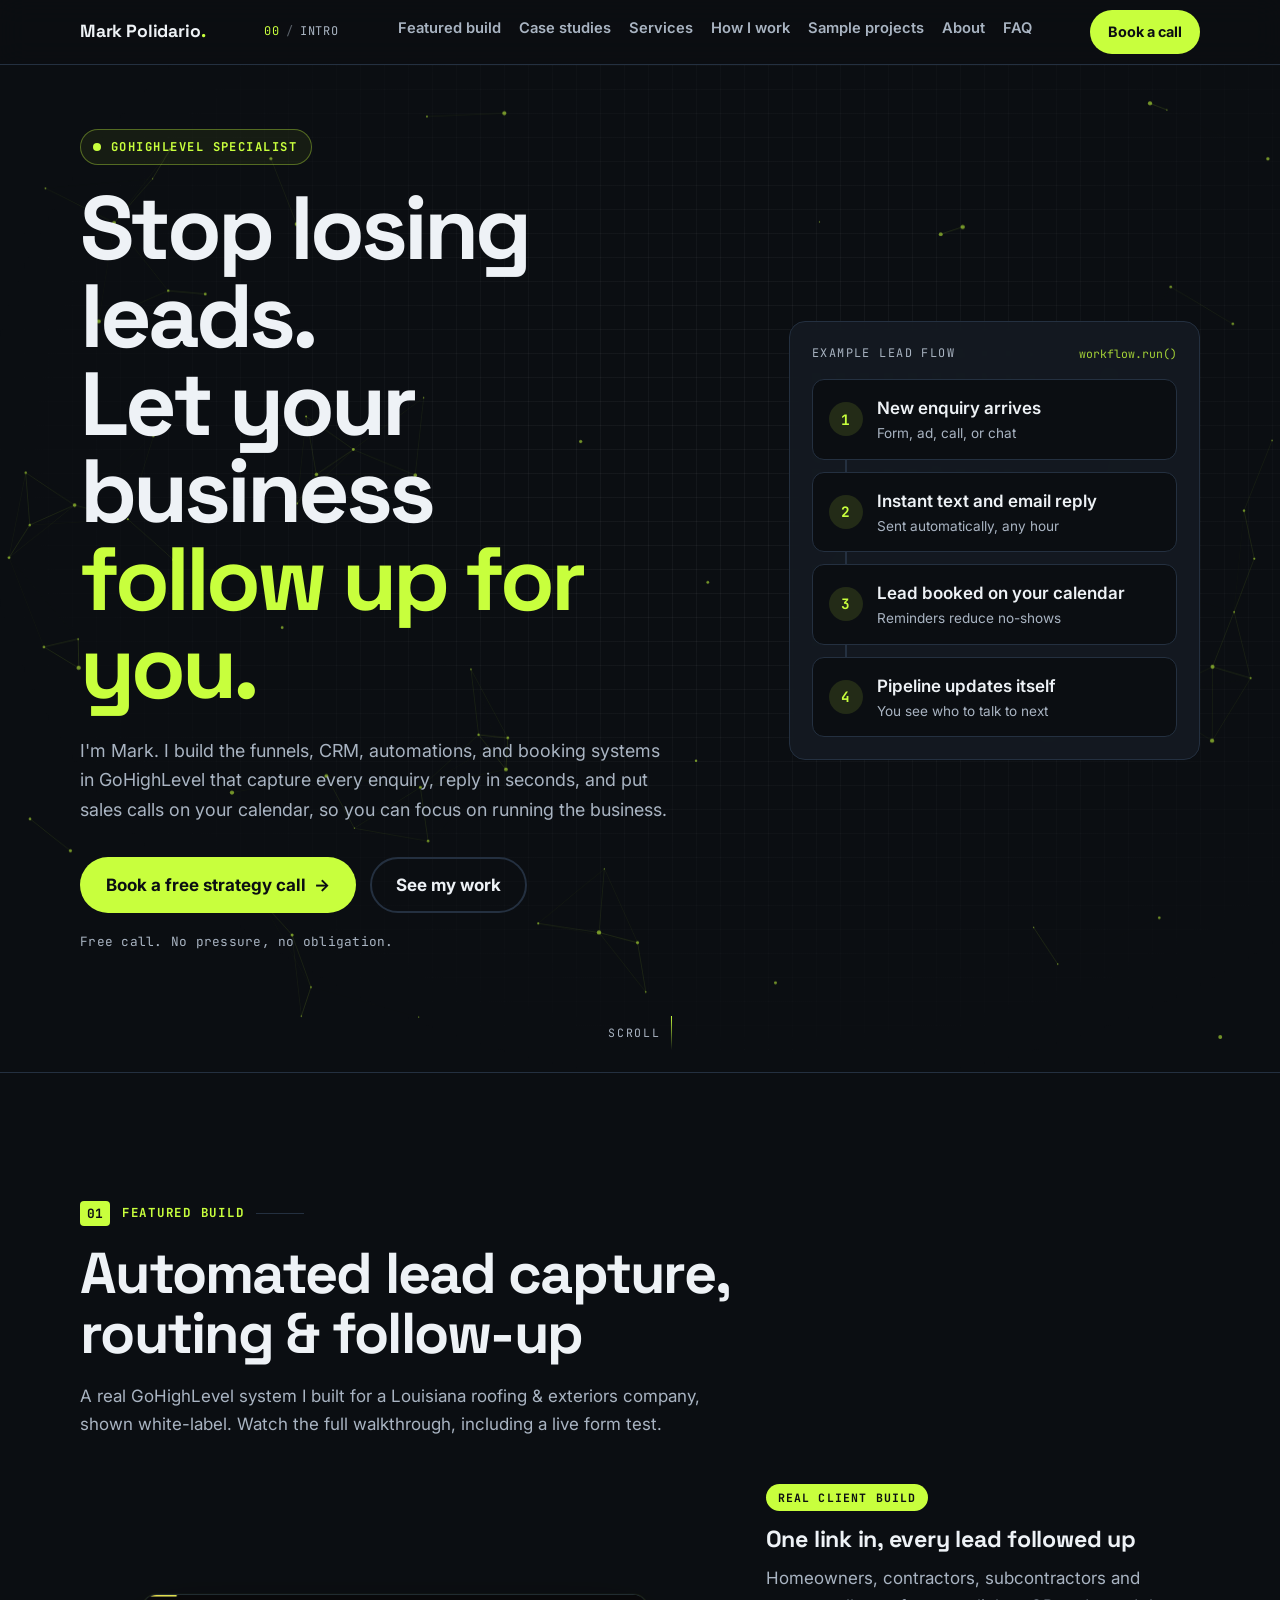
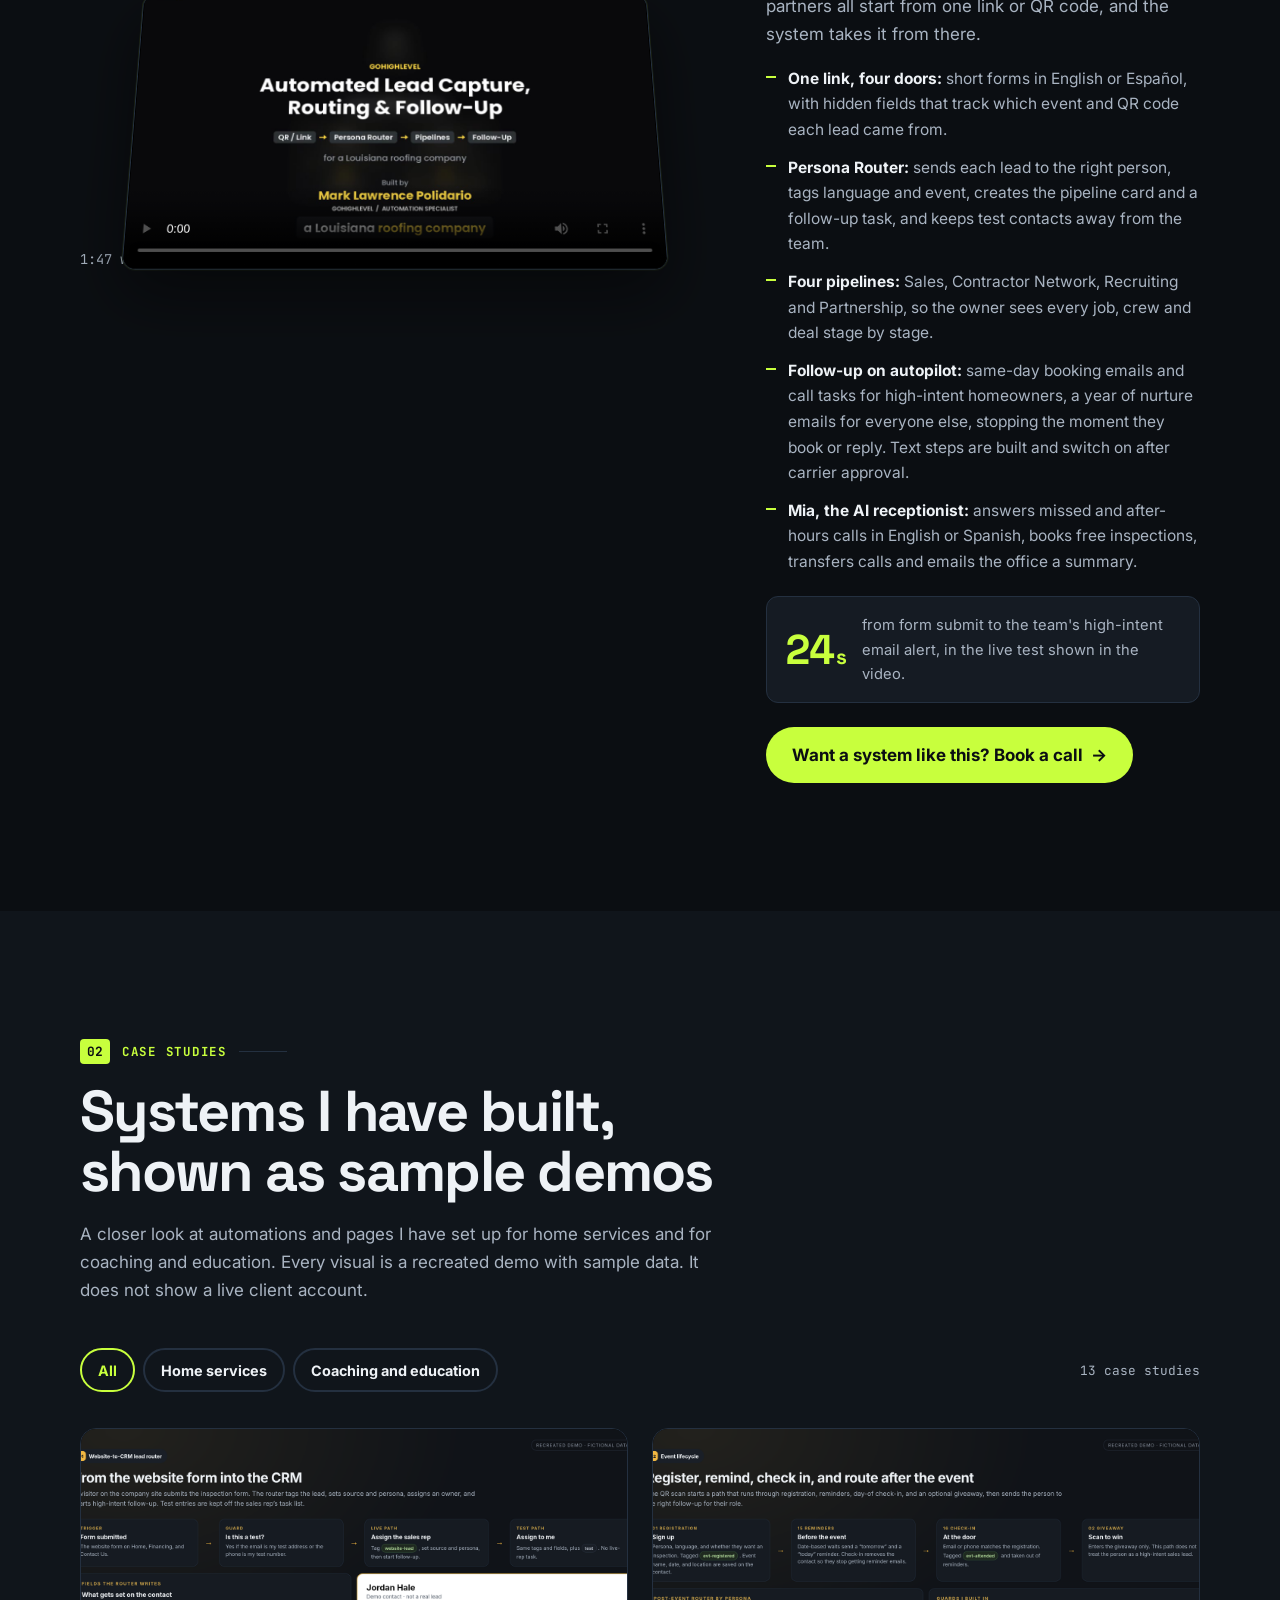
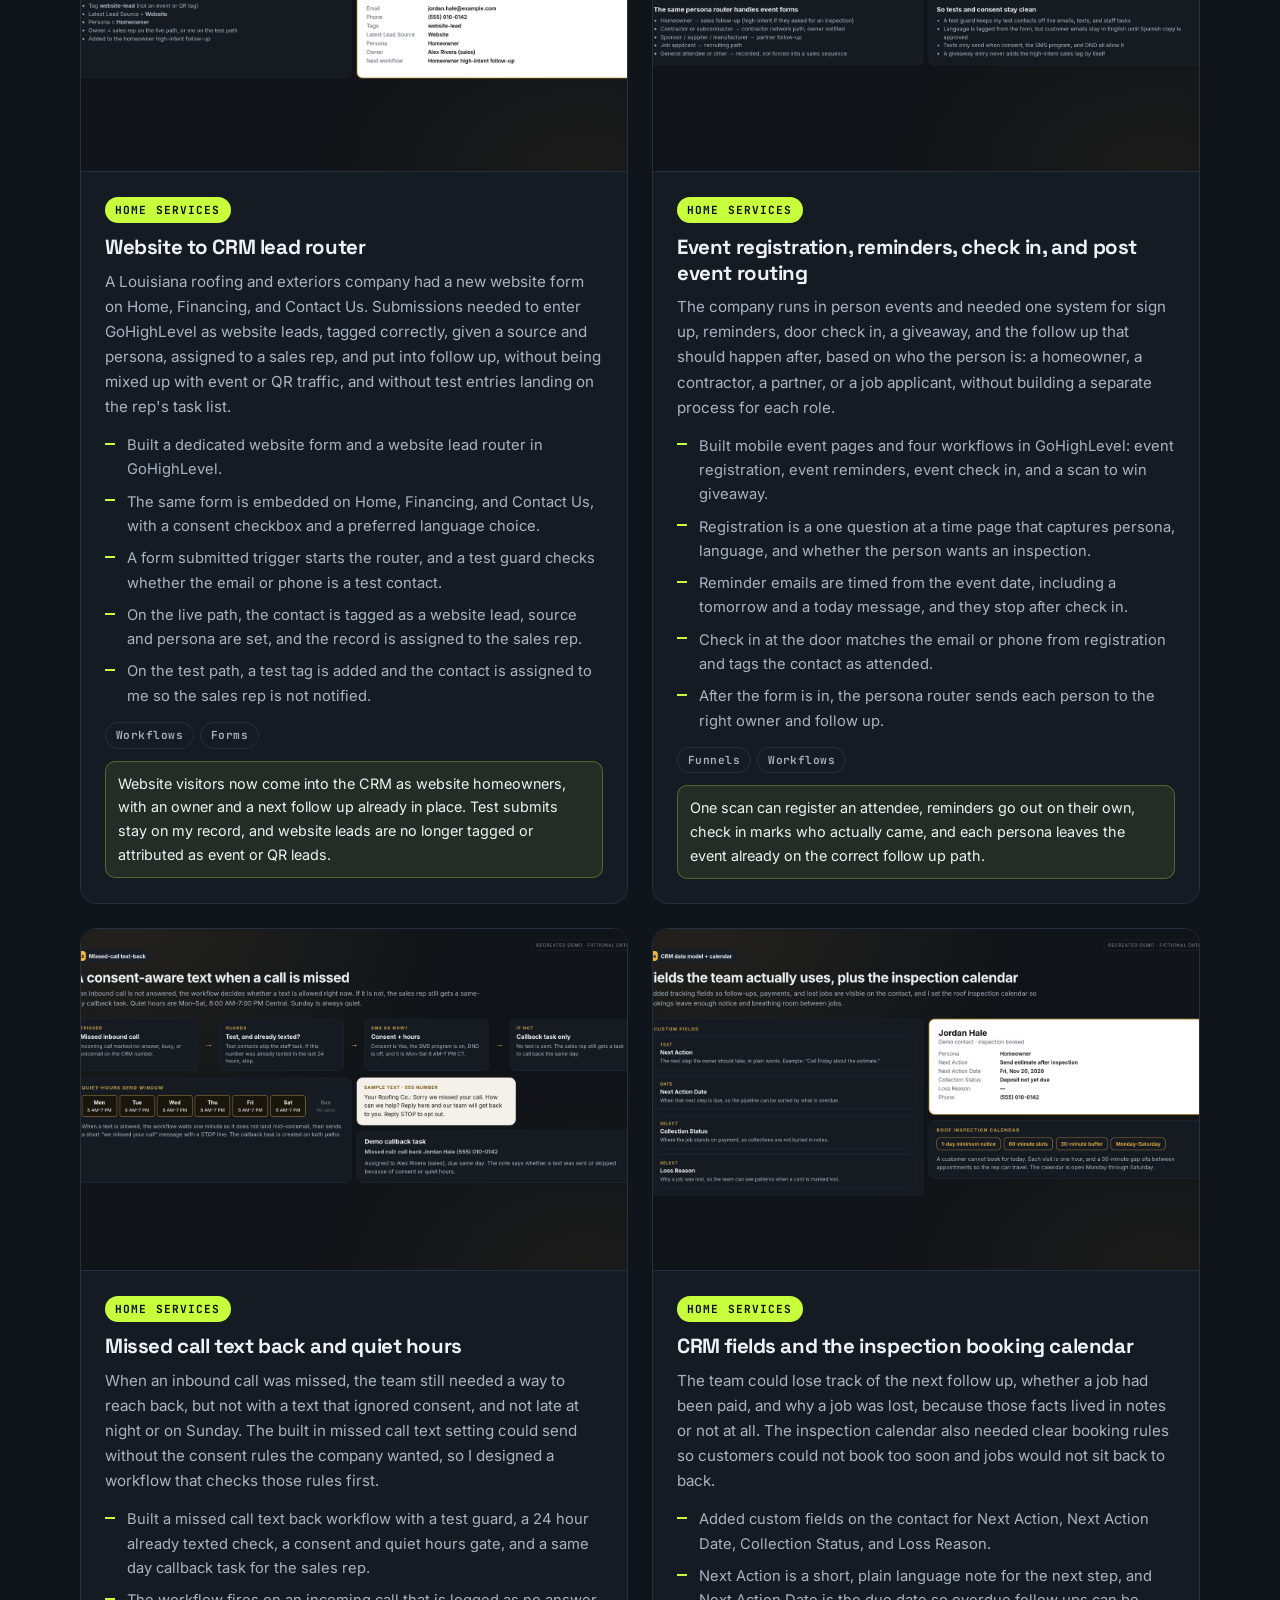
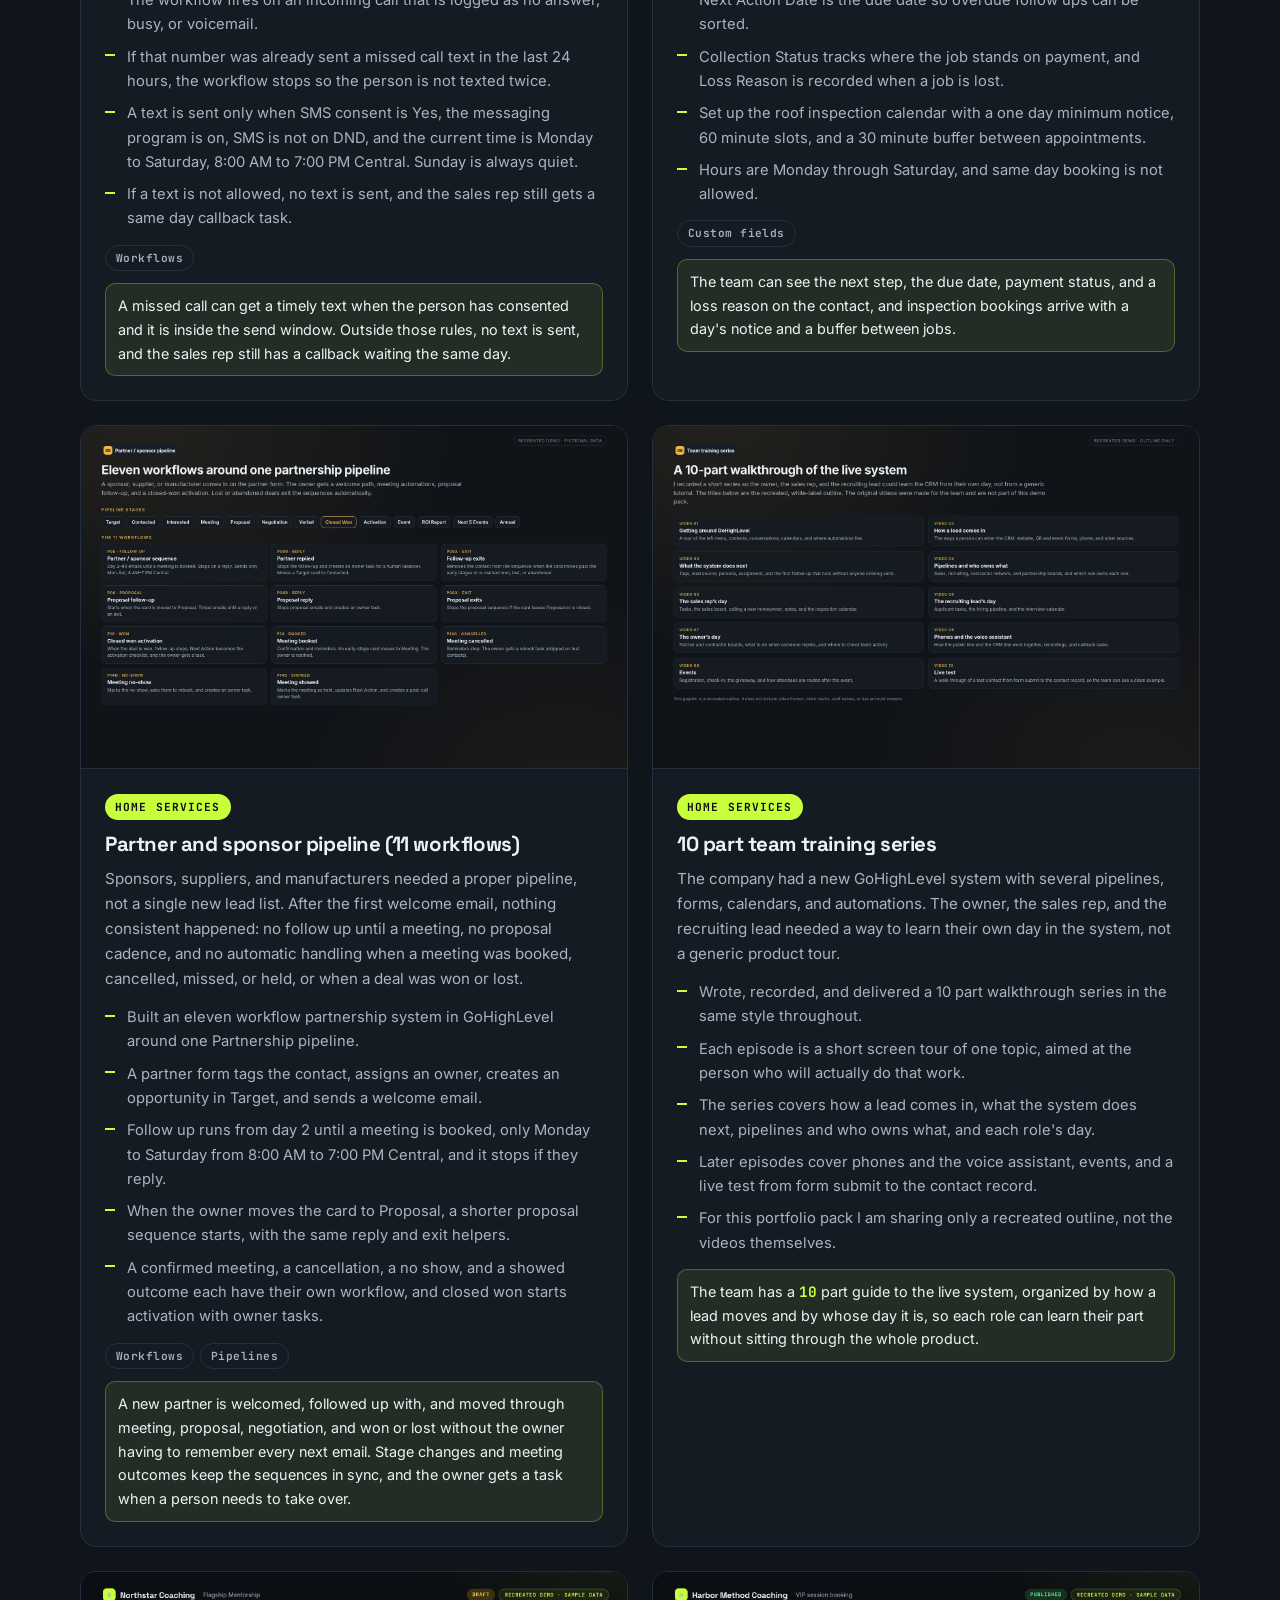
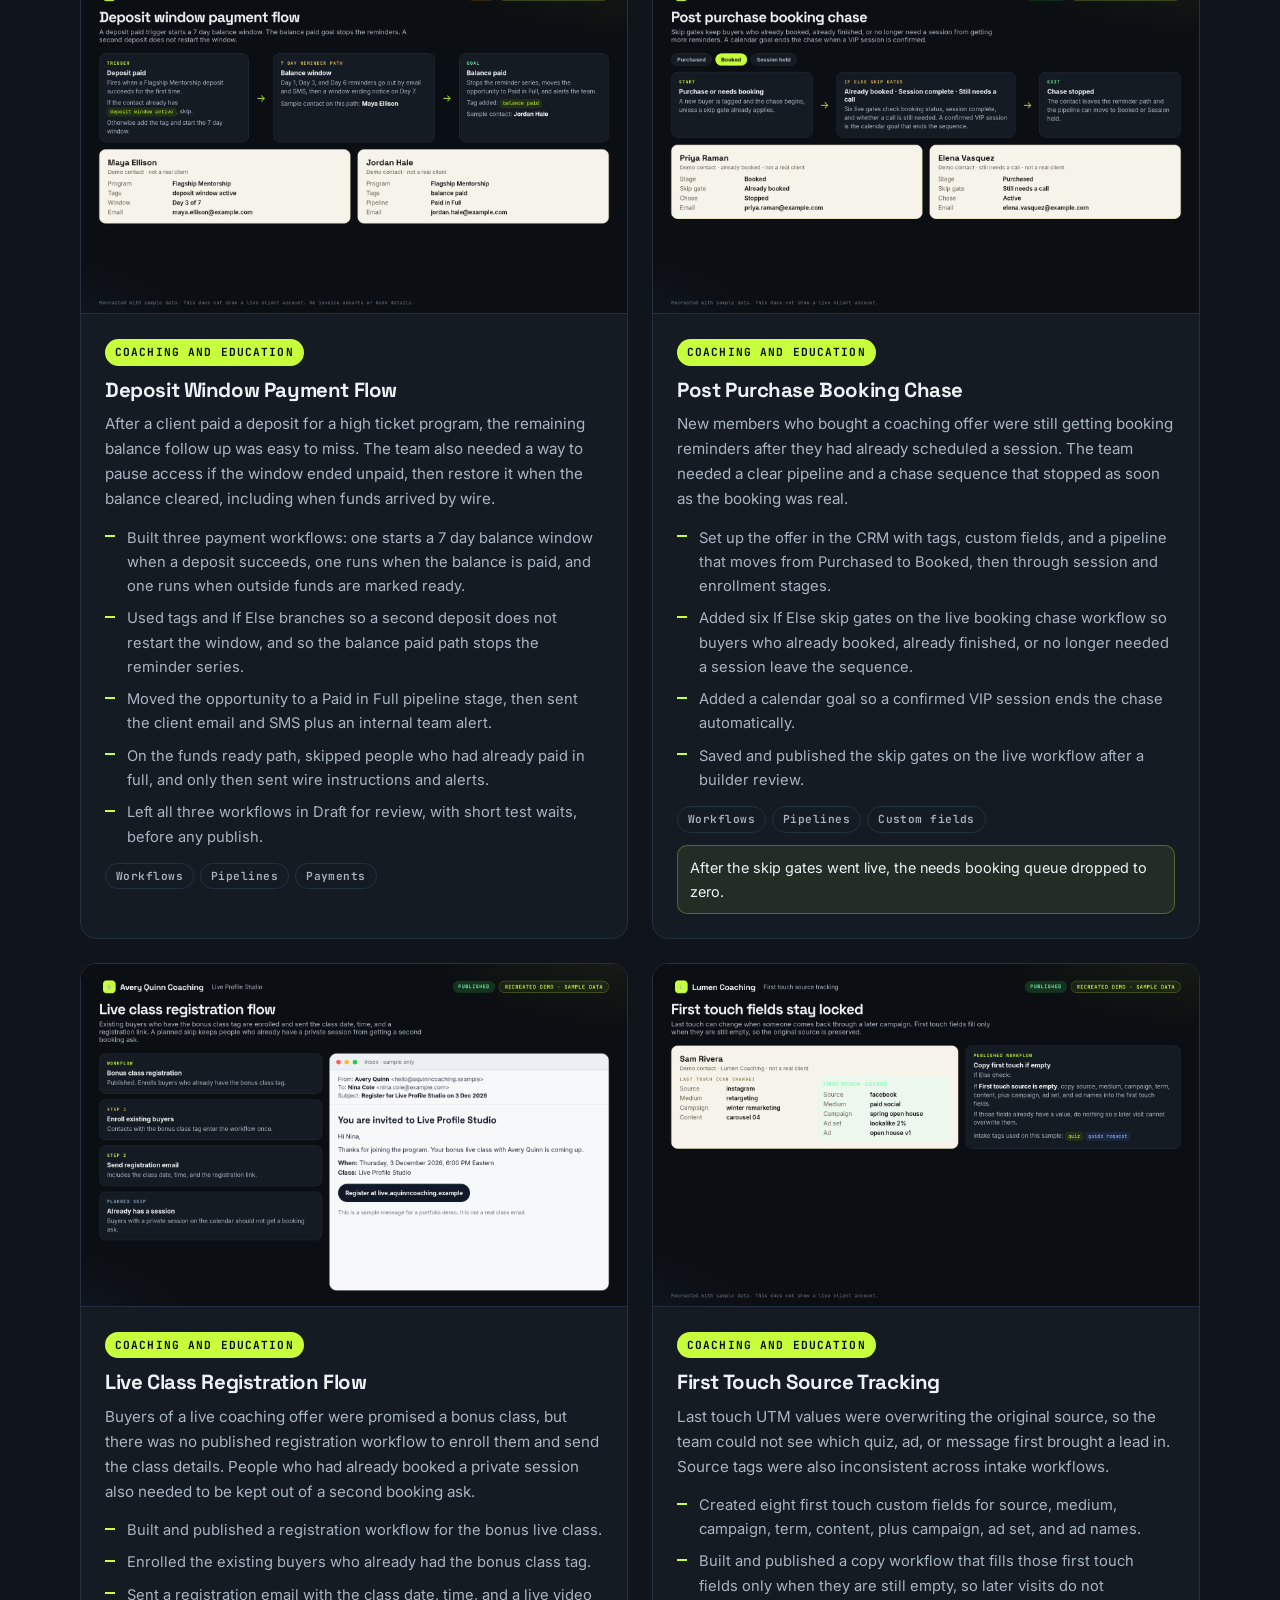
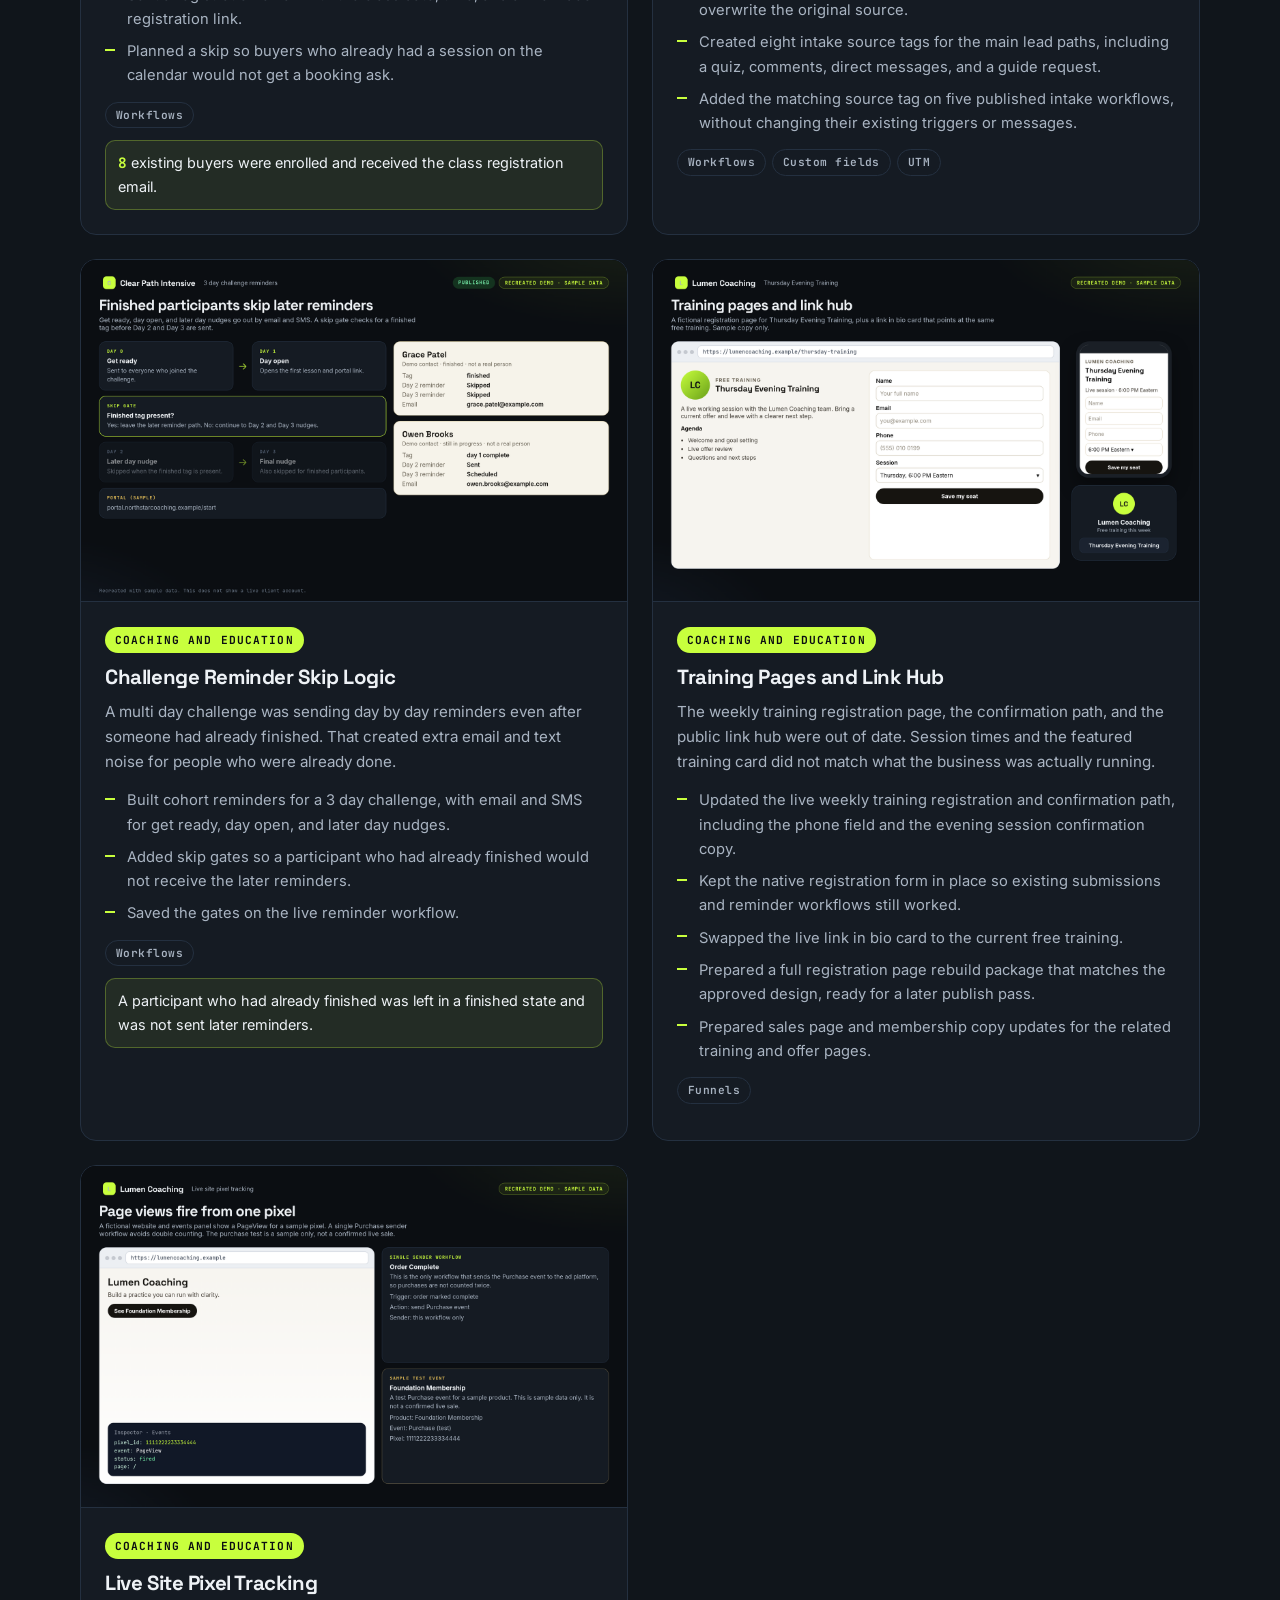
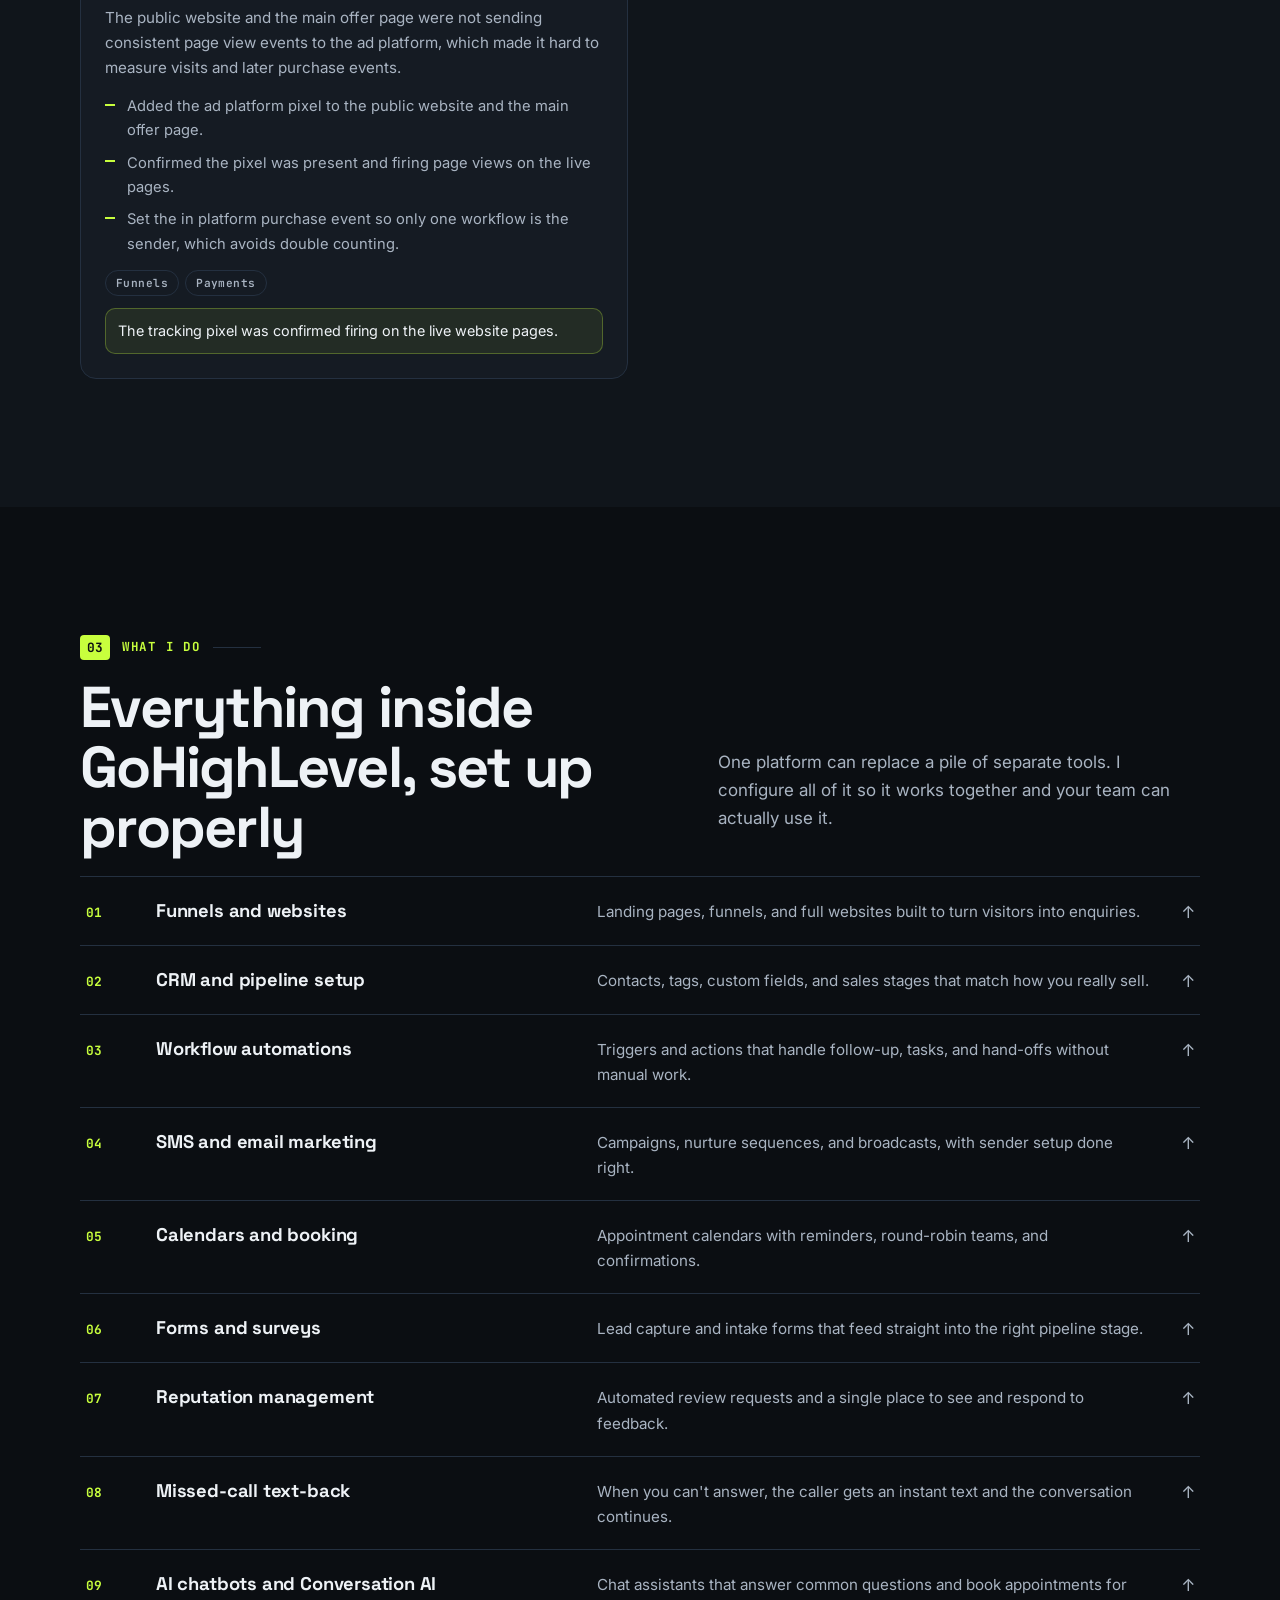
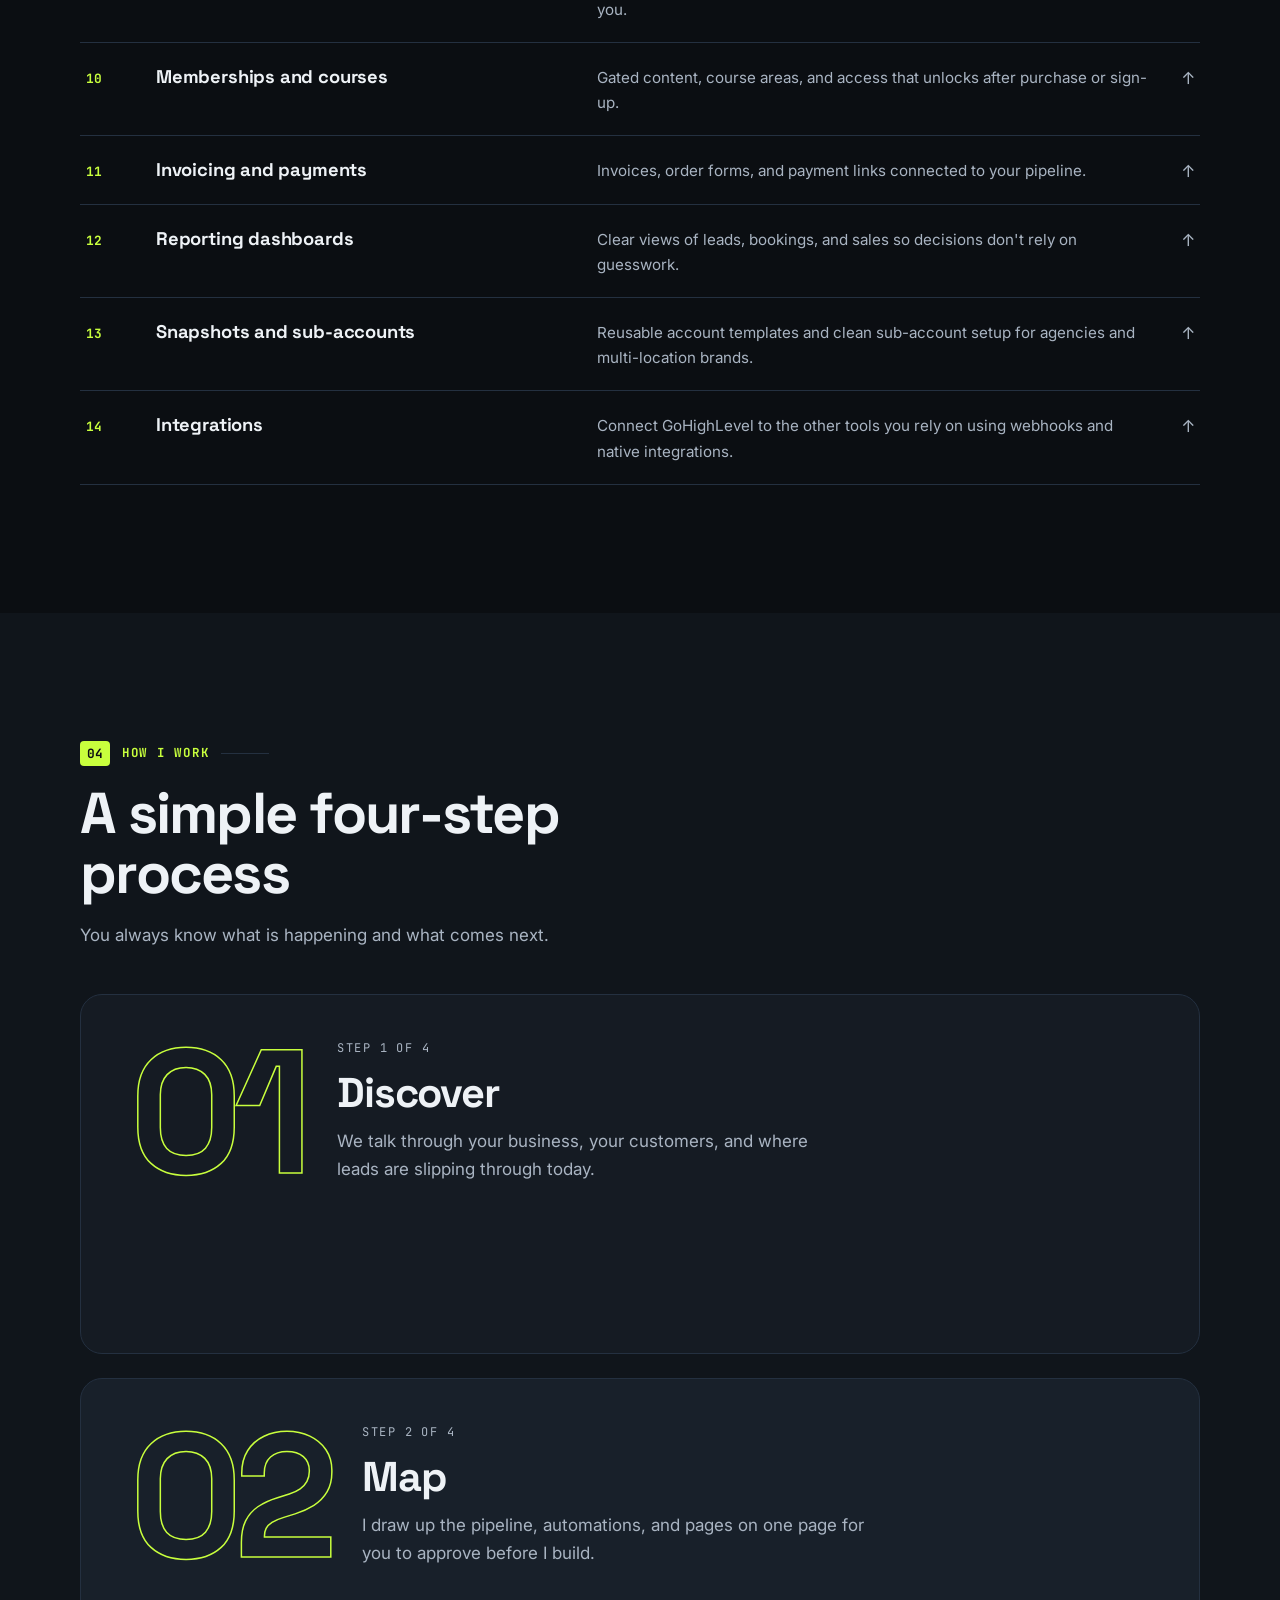
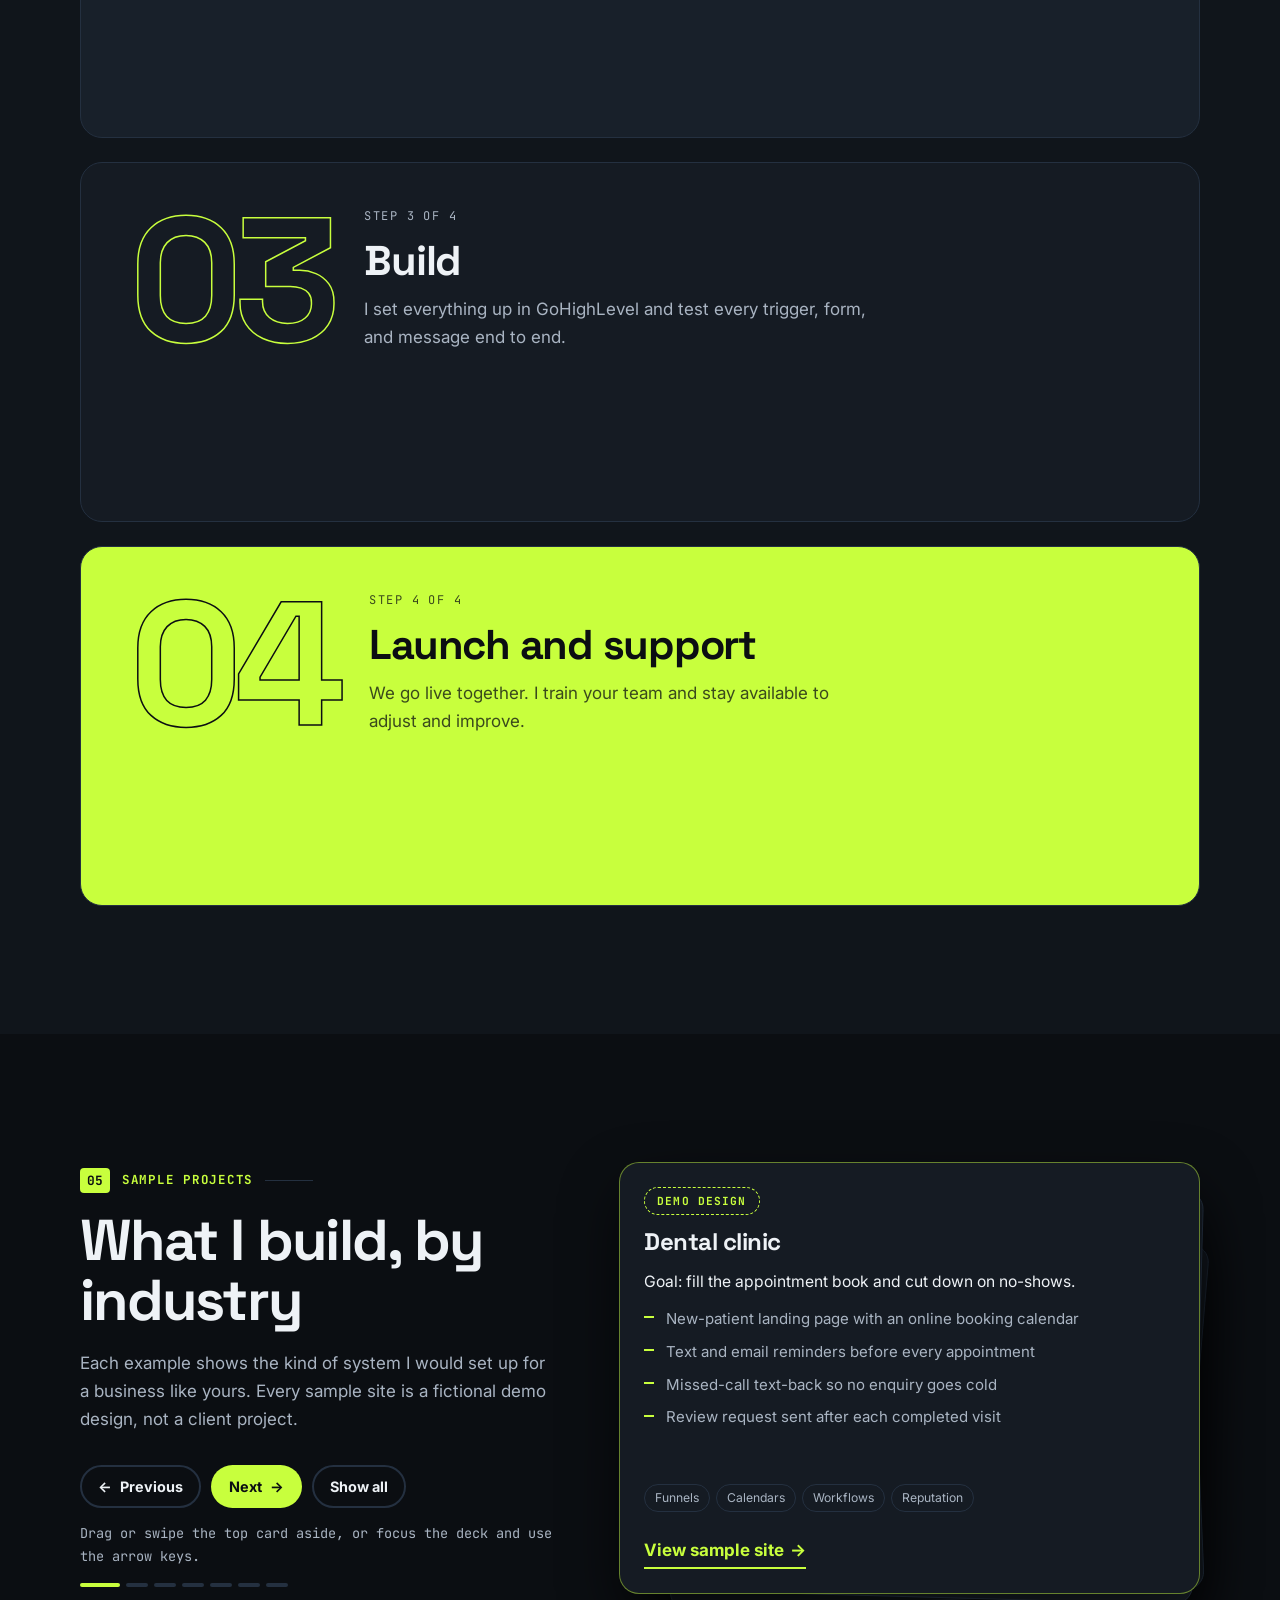
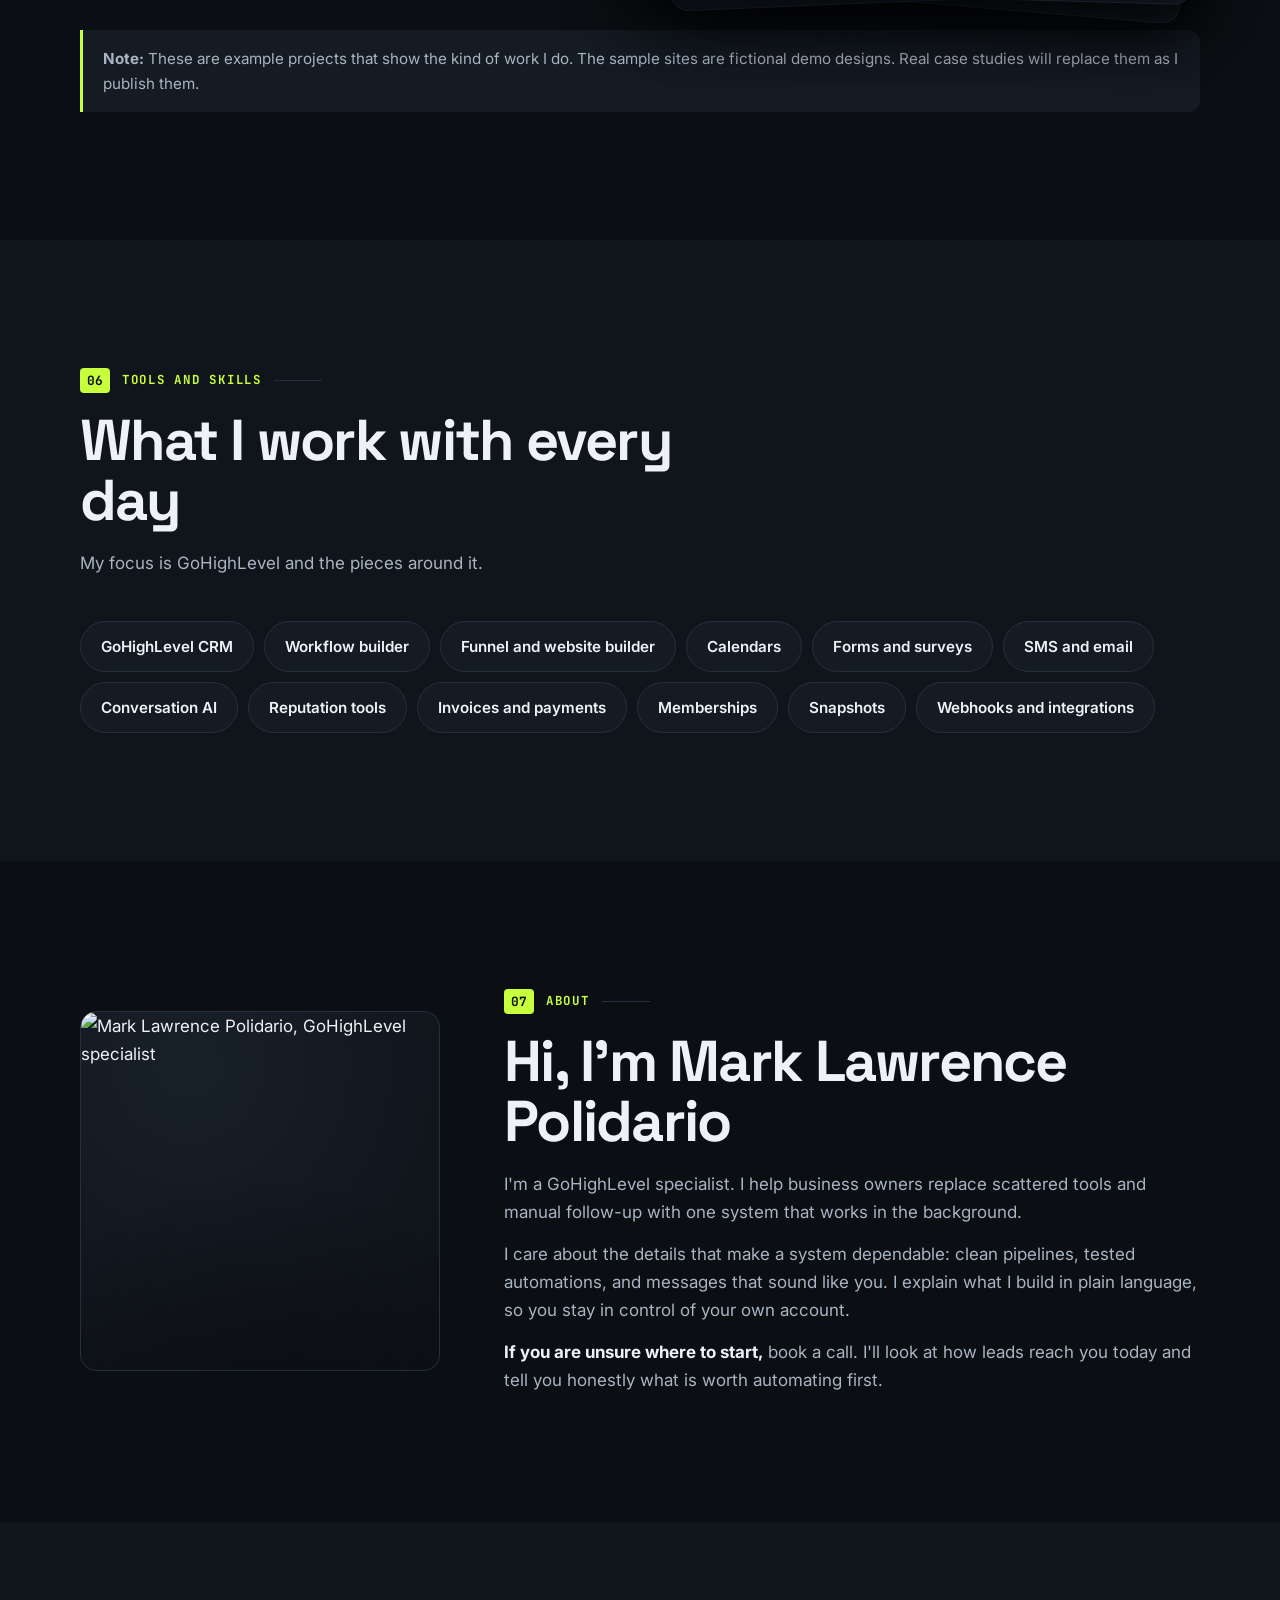
==== commit d918d426: "Fix case study image stretching on mobile" ====
--- a/index.html
+++ b/index.html
@@ -180,7 +180,7 @@
       <button type="button" class="cs-open" aria-expanded="false" aria-controls="cs-dialog" data-cursor aria-label="Open case study: Website to CRM lead router"></button>
       <span class="cs-hint" aria-hidden="true">View</span>
       <figure class="cs-fig">
-        <img src="media/case-studies/website-lead-router.png" alt="Recreated demo of a website to CRM lead router for a fictional company called Your Roofing Co., showing the form submit path, a test guard, and a sample contact named Jordan Hale with a 555 number." width="1600" height="1000" loading="lazy">
+        <img src="media/case-studies/website-lead-router.png" alt="Recreated demo of a website to CRM lead router for a fictional company called Your Roofing Co., showing the form submit path, a test guard, and a sample contact named Jordan Hale with a 555 number." width="1600" height="900" loading="lazy">
       </figure>
       <div class="cs-body">
         <p class="cs-tag">Home services</p>
@@ -219,8 +219,8 @@
           <p class="cs-result">Website visitors now come into the CRM as website homeowners, with an owner and a next follow up already in place. Test submits stay on my record, and website leads are no longer tagged or attributed as event or QR leads.</p>
         <p class="cs-note">Visuals on this card are recreated with sample data. They do not show the live client account.</p>
         <div class="cs-gallery">
-            <img src="media/case-studies/website-lead-router.png" alt="Recreated demo of a website to CRM lead router for a fictional company called Your Roofing Co., showing the form submit path, a test guard, and a sample contact named Jordan Hale with a 555 number." width="1600" height="1000">
-            <img src="media/case-studies/website-form-390.png" alt="Recreated demo of the website inspection form for Your Roofing Co., with a consent checkbox, a preferred language choice, and a 555 phone placeholder." width="1600" height="1000">
+            <img src="media/case-studies/website-lead-router.png" alt="Recreated demo of a website to CRM lead router for a fictional company called Your Roofing Co., showing the form submit path, a test guard, and a sample contact named Jordan Hale with a 555 number." width="1600" height="900">
+            <img src="media/case-studies/website-form-390.png" alt="Recreated demo of the website inspection form for Your Roofing Co., with a consent checkbox, a preferred language choice, and a 555 phone placeholder." width="780" height="2144">
         </div>
       </div>
     </article>
@@ -229,7 +229,7 @@
       <button type="button" class="cs-open" aria-expanded="false" aria-controls="cs-dialog" data-cursor aria-label="Open case study: Event registration, reminders, check in, and post event routing"></button>
       <span class="cs-hint" aria-hidden="true">View</span>
       <figure class="cs-fig">
-        <img src="media/case-studies/event-lifecycle.png" alt="Recreated demo of an event lifecycle for Your Roofing Co., covering registration, reminders, check in, a scan to win giveaway, and post event routing." width="1600" height="1000" loading="lazy">
+        <img src="media/case-studies/event-lifecycle.png" alt="Recreated demo of an event lifecycle for Your Roofing Co., covering registration, reminders, check in, a scan to win giveaway, and post event routing." width="1600" height="900" loading="lazy">
       </figure>
       <div class="cs-body">
         <p class="cs-tag">Home services</p>
@@ -268,10 +268,10 @@
           <p class="cs-result">One scan can register an attendee, reminders go out on their own, check in marks who actually came, and each persona leaves the event already on the correct follow up path.</p>
         <p class="cs-note">Visuals on this card are recreated with sample data. They do not show the live client account.</p>
         <div class="cs-gallery">
-            <img src="media/case-studies/event-lifecycle.png" alt="Recreated demo of an event lifecycle for Your Roofing Co., covering registration, reminders, check in, a scan to win giveaway, and post event routing." width="1600" height="1000">
-            <img src="media/case-studies/event-registration-390.png" alt="Recreated demo of a mobile event registration page for Your Roofing Co., asking who the visitor is, with fictional persona choices only." width="1600" height="1000">
-            <img src="media/case-studies/event-check-in-390.png" alt="Recreated demo of a mobile event check in page for Your Roofing Co., with email and phone fields and a consent checkbox." width="1600" height="1000">
-            <img src="media/case-studies/scan-to-win-390.png" alt="Recreated demo of a mobile scan to win page for Your Roofing Co., with the same fictional persona choices as registration." width="1600" height="1000">
+            <img src="media/case-studies/event-lifecycle.png" alt="Recreated demo of an event lifecycle for Your Roofing Co., covering registration, reminders, check in, a scan to win giveaway, and post event routing." width="1600" height="900">
+            <img src="media/case-studies/event-registration-390.png" alt="Recreated demo of a mobile event registration page for Your Roofing Co., asking who the visitor is, with fictional persona choices only." width="780" height="2242">
+            <img src="media/case-studies/event-check-in-390.png" alt="Recreated demo of a mobile event check in page for Your Roofing Co., with email and phone fields and a consent checkbox." width="780" height="2374">
+            <img src="media/case-studies/scan-to-win-390.png" alt="Recreated demo of a mobile scan to win page for Your Roofing Co., with the same fictional persona choices as registration." width="780" height="2242">
         </div>
       </div>
     </article>
@@ -280,7 +280,7 @@
       <button type="button" class="cs-open" aria-expanded="false" aria-controls="cs-dialog" data-cursor aria-label="Open case study: Missed call text back and quiet hours"></button>
       <span class="cs-hint" aria-hidden="true">View</span>
       <figure class="cs-fig">
-        <img src="media/case-studies/missed-call-textback.png" alt="Recreated demo of a missed call text back workflow for Your Roofing Co., showing quiet hours from Monday to Saturday, a sample 555 number, and a callback task for a fictional sales rep." width="1600" height="1000" loading="lazy">
+        <img src="media/case-studies/missed-call-textback.png" alt="Recreated demo of a missed call text back workflow for Your Roofing Co., showing quiet hours from Monday to Saturday, a sample 555 number, and a callback task for a fictional sales rep." width="1600" height="900" loading="lazy">
       </figure>
       <div class="cs-body">
         <p class="cs-tag">Home services</p>
@@ -319,7 +319,7 @@
           <p class="cs-result">A missed call can get a timely text when the person has consented and it is inside the send window. Outside those rules, no text is sent, and the sales rep still has a callback waiting the same day.</p>
         <p class="cs-note">Visuals on this card are recreated with sample data. They do not show the live client account.</p>
         <div class="cs-gallery">
-            <img src="media/case-studies/missed-call-textback.png" alt="Recreated demo of a missed call text back workflow for Your Roofing Co., showing quiet hours from Monday to Saturday, a sample 555 number, and a callback task for a fictional sales rep." width="1600" height="1000">
+            <img src="media/case-studies/missed-call-textback.png" alt="Recreated demo of a missed call text back workflow for Your Roofing Co., showing quiet hours from Monday to Saturday, a sample 555 number, and a callback task for a fictional sales rep." width="1600" height="900">
         </div>
       </div>
     </article>
@@ -328,7 +328,7 @@
       <button type="button" class="cs-open" aria-expanded="false" aria-controls="cs-dialog" data-cursor aria-label="Open case study: CRM fields and the inspection booking calendar"></button>
       <span class="cs-hint" aria-hidden="true">View</span>
       <figure class="cs-fig">
-        <img src="media/case-studies/crm-data-model.png" alt="Recreated demo of custom CRM fields and a roof inspection calendar for Your Roofing Co., using a sample contact named Jordan Hale and a 555 number." width="1600" height="1000" loading="lazy">
+        <img src="media/case-studies/crm-data-model.png" alt="Recreated demo of custom CRM fields and a roof inspection calendar for Your Roofing Co., using a sample contact named Jordan Hale and a 555 number." width="1600" height="900" loading="lazy">
       </figure>
       <div class="cs-body">
         <p class="cs-tag">Home services</p>
@@ -367,7 +367,7 @@
           <p class="cs-result">The team can see the next step, the due date, payment status, and a loss reason on the contact, and inspection bookings arrive with a day's notice and a buffer between jobs.</p>
         <p class="cs-note">Visuals on this card are recreated with sample data. They do not show the live client account.</p>
         <div class="cs-gallery">
-            <img src="media/case-studies/crm-data-model.png" alt="Recreated demo of custom CRM fields and a roof inspection calendar for Your Roofing Co., using a sample contact named Jordan Hale and a 555 number." width="1600" height="1000">
+            <img src="media/case-studies/crm-data-model.png" alt="Recreated demo of custom CRM fields and a roof inspection calendar for Your Roofing Co., using a sample contact named Jordan Hale and a 555 number." width="1600" height="900">
         </div>
       </div>
     </article>
@@ -376,7 +376,7 @@
       <button type="button" class="cs-open" aria-expanded="false" aria-controls="cs-dialog" data-cursor aria-label="Open case study: Partner and sponsor pipeline (11 workflows)"></button>
       <span class="cs-hint" aria-hidden="true">View</span>
       <figure class="cs-fig">
-        <img src="media/case-studies/partner-pipeline.png" alt="Recreated demo of eleven partnership workflows around one pipeline for Your Roofing Co., including welcome, proposal, meeting, and closed won paths." width="1600" height="1000" loading="lazy">
+        <img src="media/case-studies/partner-pipeline.png" alt="Recreated demo of eleven partnership workflows around one pipeline for Your Roofing Co., including welcome, proposal, meeting, and closed won paths." width="1600" height="1100" loading="lazy">
       </figure>
       <div class="cs-body">
         <p class="cs-tag">Home services</p>
@@ -416,8 +416,8 @@
           <p class="cs-result">A new partner is welcomed, followed up with, and moved through meeting, proposal, negotiation, and won or lost without the owner having to remember every next email. Stage changes and meeting outcomes keep the sequences in sync, and the owner gets a task when a person needs to take over.</p>
         <p class="cs-note">Visuals on this card are recreated with sample data. They do not show the live client account.</p>
         <div class="cs-gallery">
-            <img src="media/case-studies/partner-pipeline.png" alt="Recreated demo of eleven partnership workflows around one pipeline for Your Roofing Co., including welcome, proposal, meeting, and closed won paths." width="1600" height="1000">
-            <img src="media/case-studies/partner-opportunity-demo.png" alt="Recreated demo of a partnership opportunity card for a fictional company called Gulf Coast Building Supply, with a 555 number and sample owner tasks." width="1600" height="1000">
+            <img src="media/case-studies/partner-pipeline.png" alt="Recreated demo of eleven partnership workflows around one pipeline for Your Roofing Co., including welcome, proposal, meeting, and closed won paths." width="1600" height="1100">
+            <img src="media/case-studies/partner-opportunity-demo.png" alt="Recreated demo of a partnership opportunity card for a fictional company called Gulf Coast Building Supply, with a 555 number and sample owner tasks." width="1600" height="900">
         </div>
       </div>
     </article>
--- a/style.css
+++ b/style.css
@@ -459,11 +459,12 @@
   to { opacity: 1; transform: none; }
 }
 .cs-fig {
-  margin: 0; aspect-ratio: 16 / 10; overflow: hidden; background: #0a0c10;
+  margin: 0; position: relative; height: 0; padding-top: 62.5%; overflow: hidden; background: #0a0c10;
   border-bottom: 1px solid var(--line);
 }
 .cs-fig img {
-  width: 100%; height: 100%; object-fit: cover; object-position: top center;
+  position: absolute; top: 0; left: 0; width: 100%; height: 100%; max-width: none;
+  object-fit: cover; object-position: top center;
 }
 .cs-body { padding: 20px 20px 22px; }
 .cs-tag {
@@ -553,7 +554,7 @@
   margin: 0; background: #0a0c10; border: 1px solid var(--line);
   border-radius: 14px; overflow: hidden; position: relative;
 }
-.cs-mainfig img { width: 100%; height: auto; max-height: 62vh; object-fit: contain; margin: 0 auto; background: #0a0c10; }
+.cs-mainfig img { display: block; width: auto; height: auto; max-width: 100%; max-height: 62vh; margin: 0 auto; background: #0a0c10; }
 .cs-navbtn {
   position: absolute; top: 50%; transform: translateY(-50%);
   width: 44px; height: 44px; border-radius: 50%;
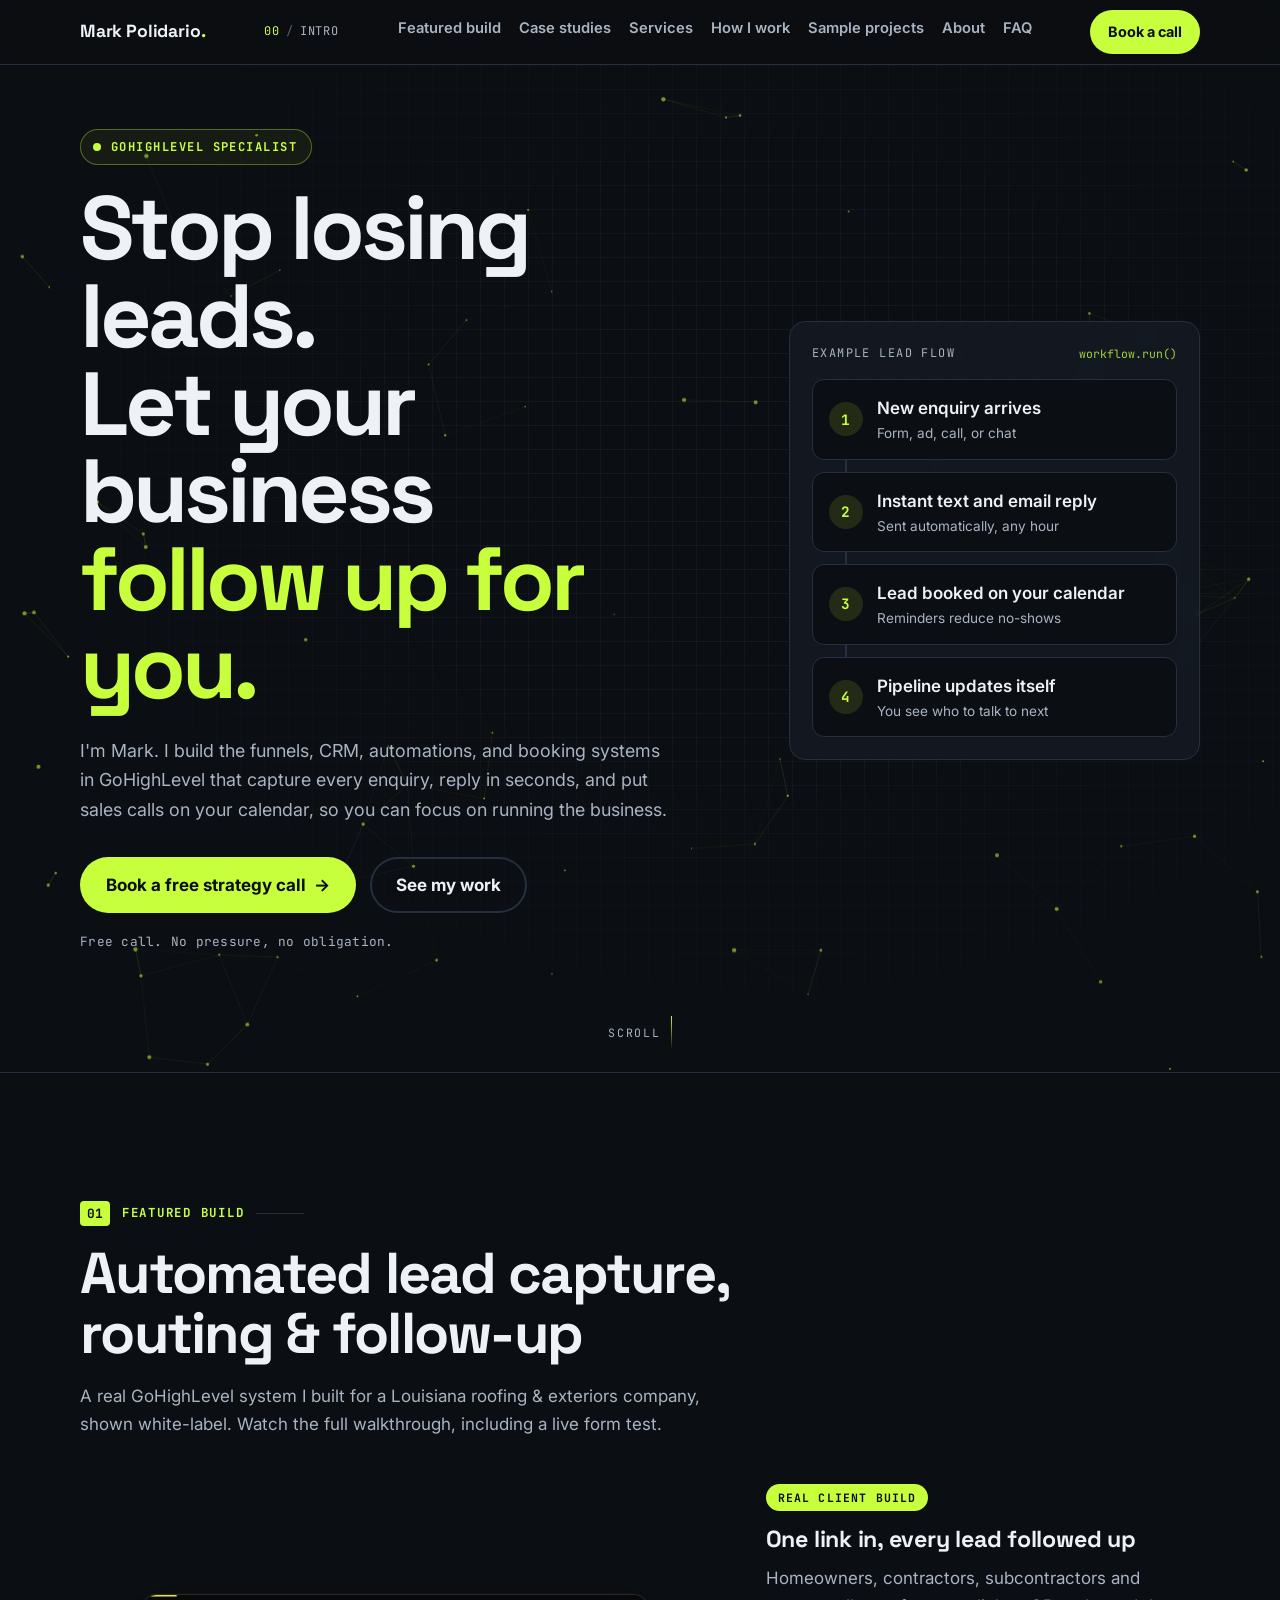
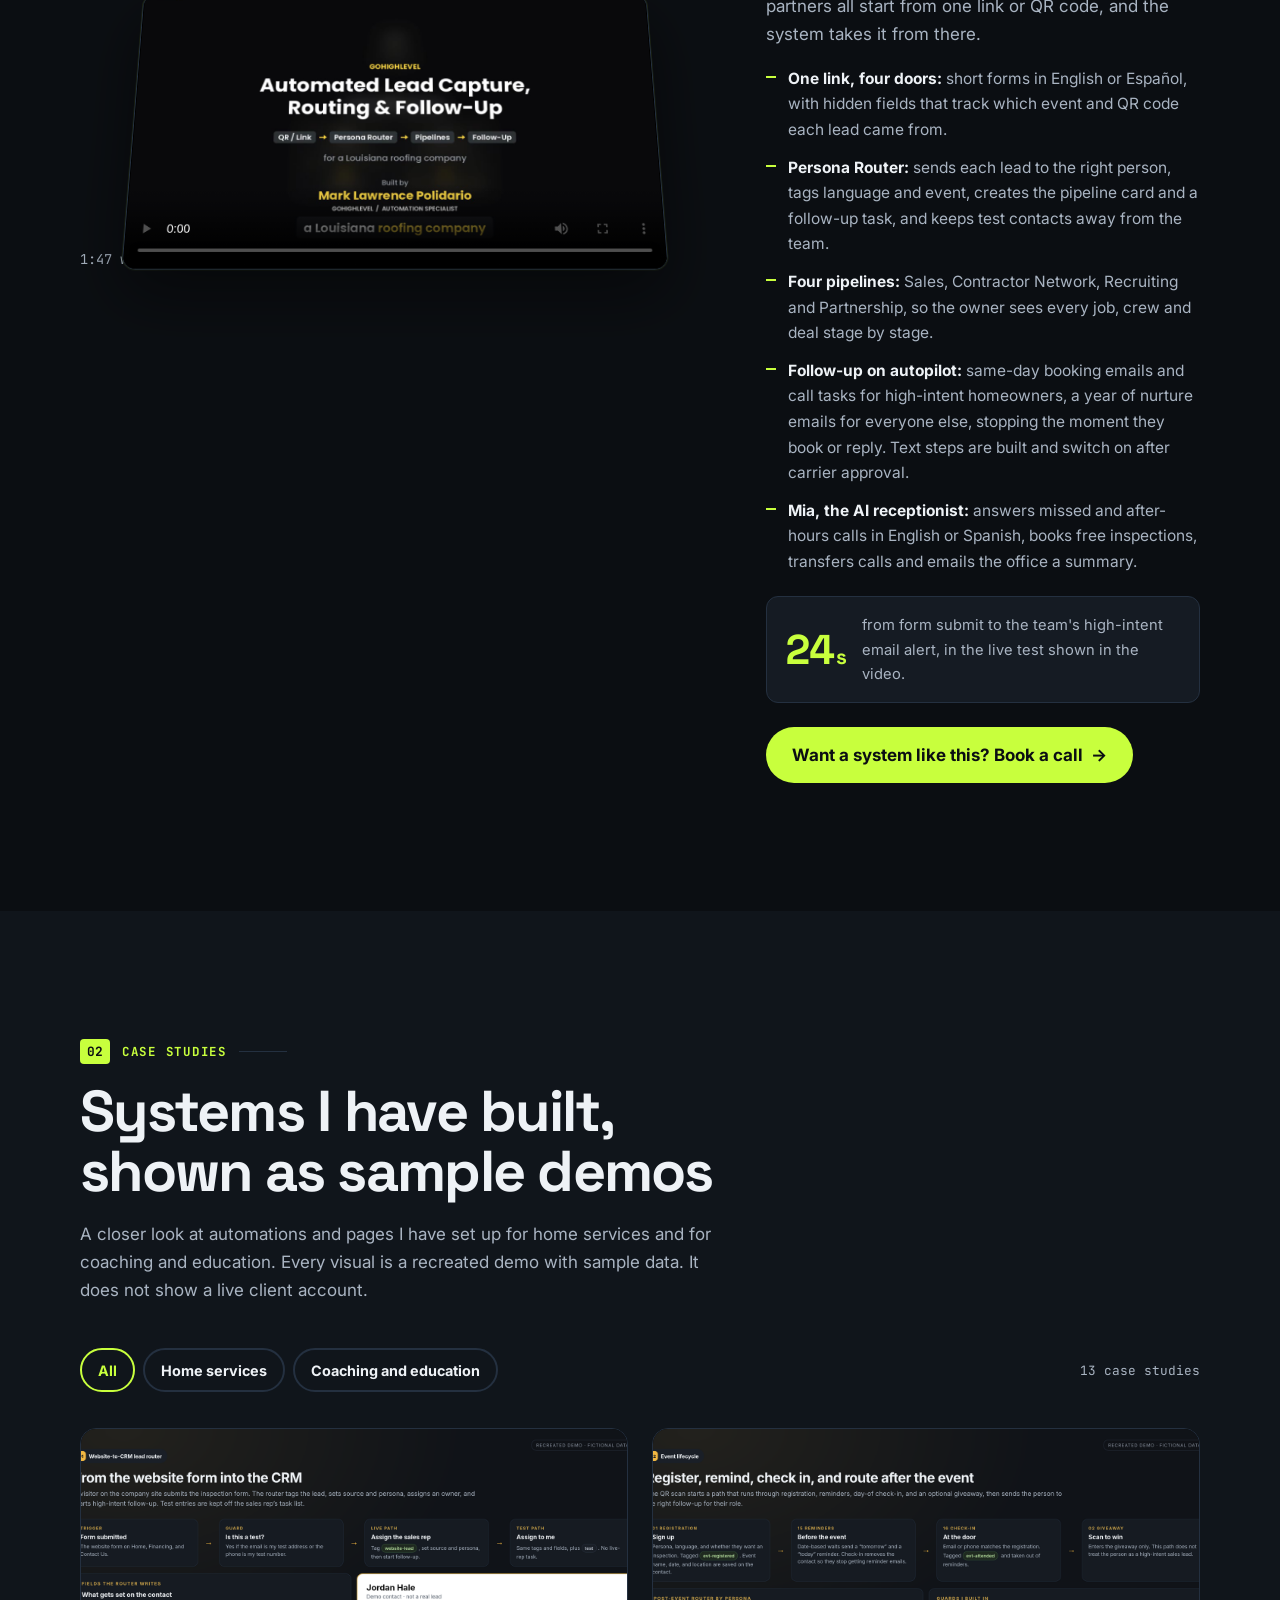
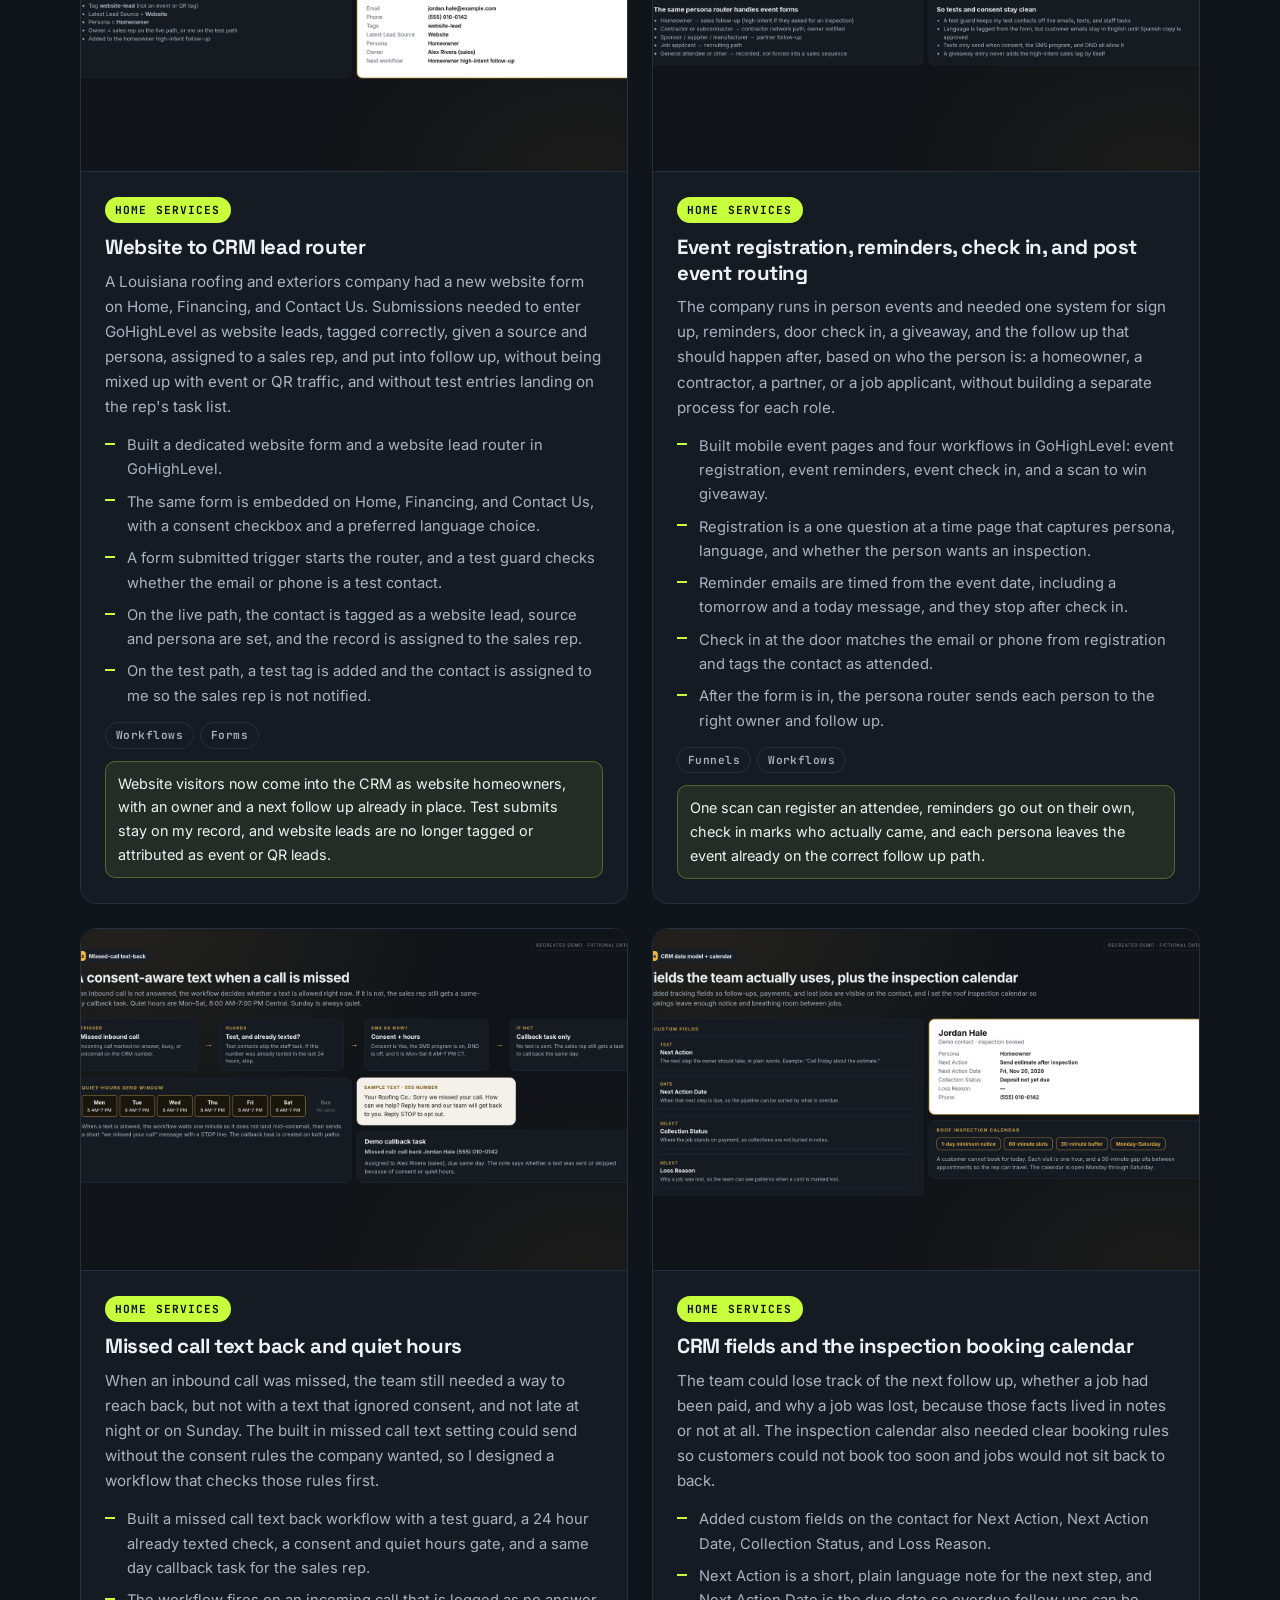
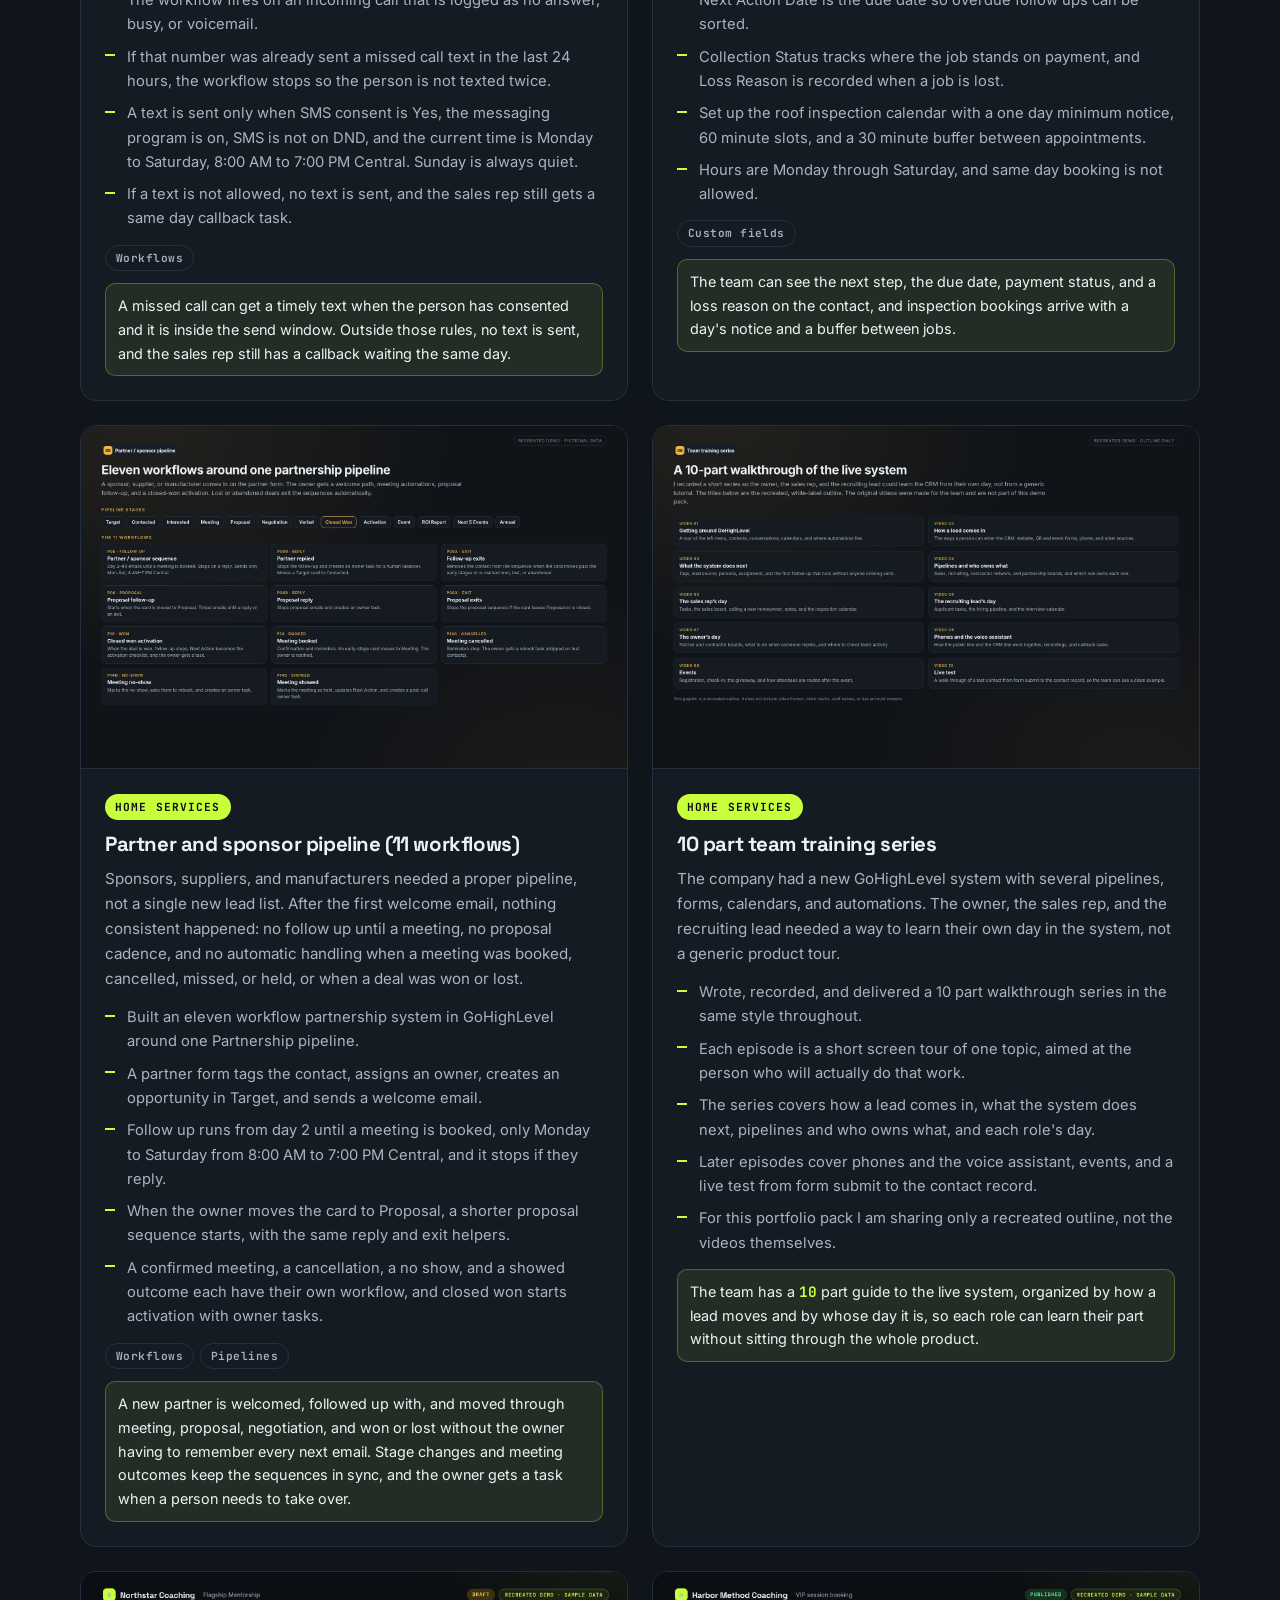
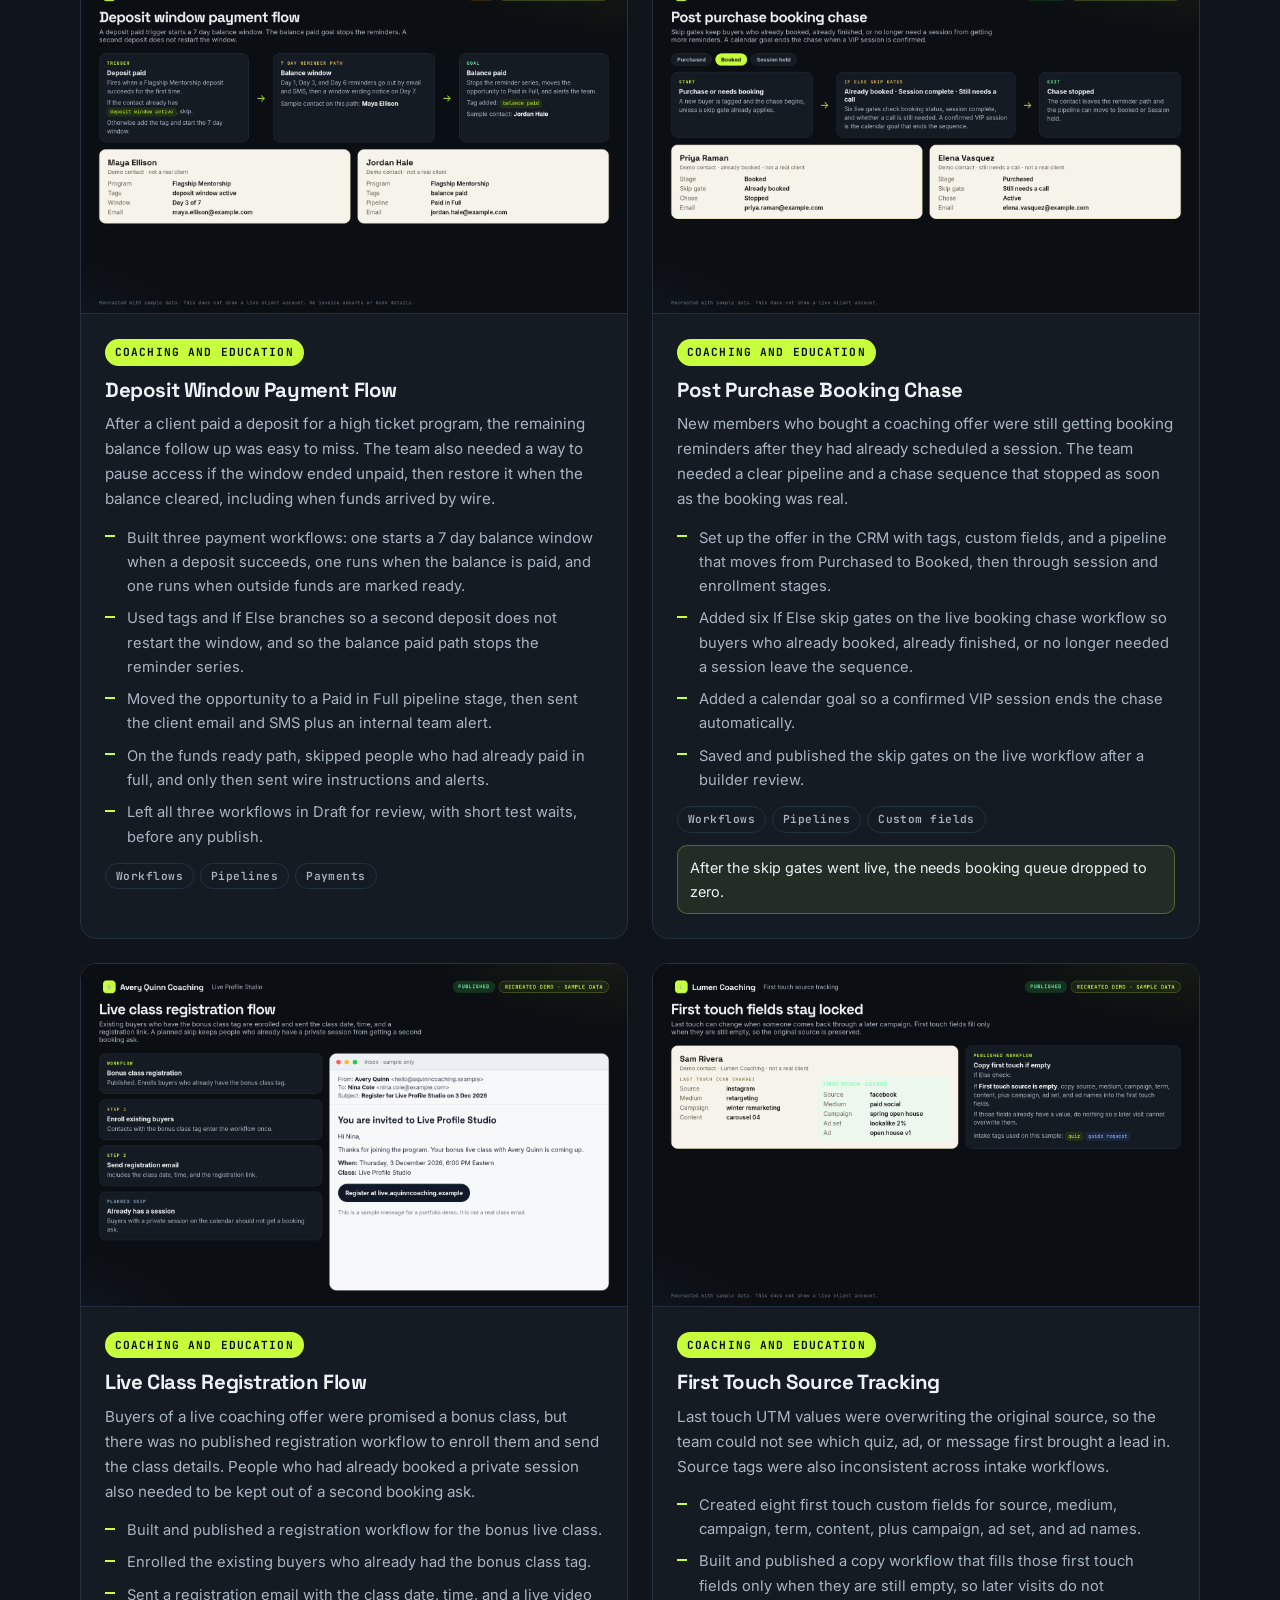
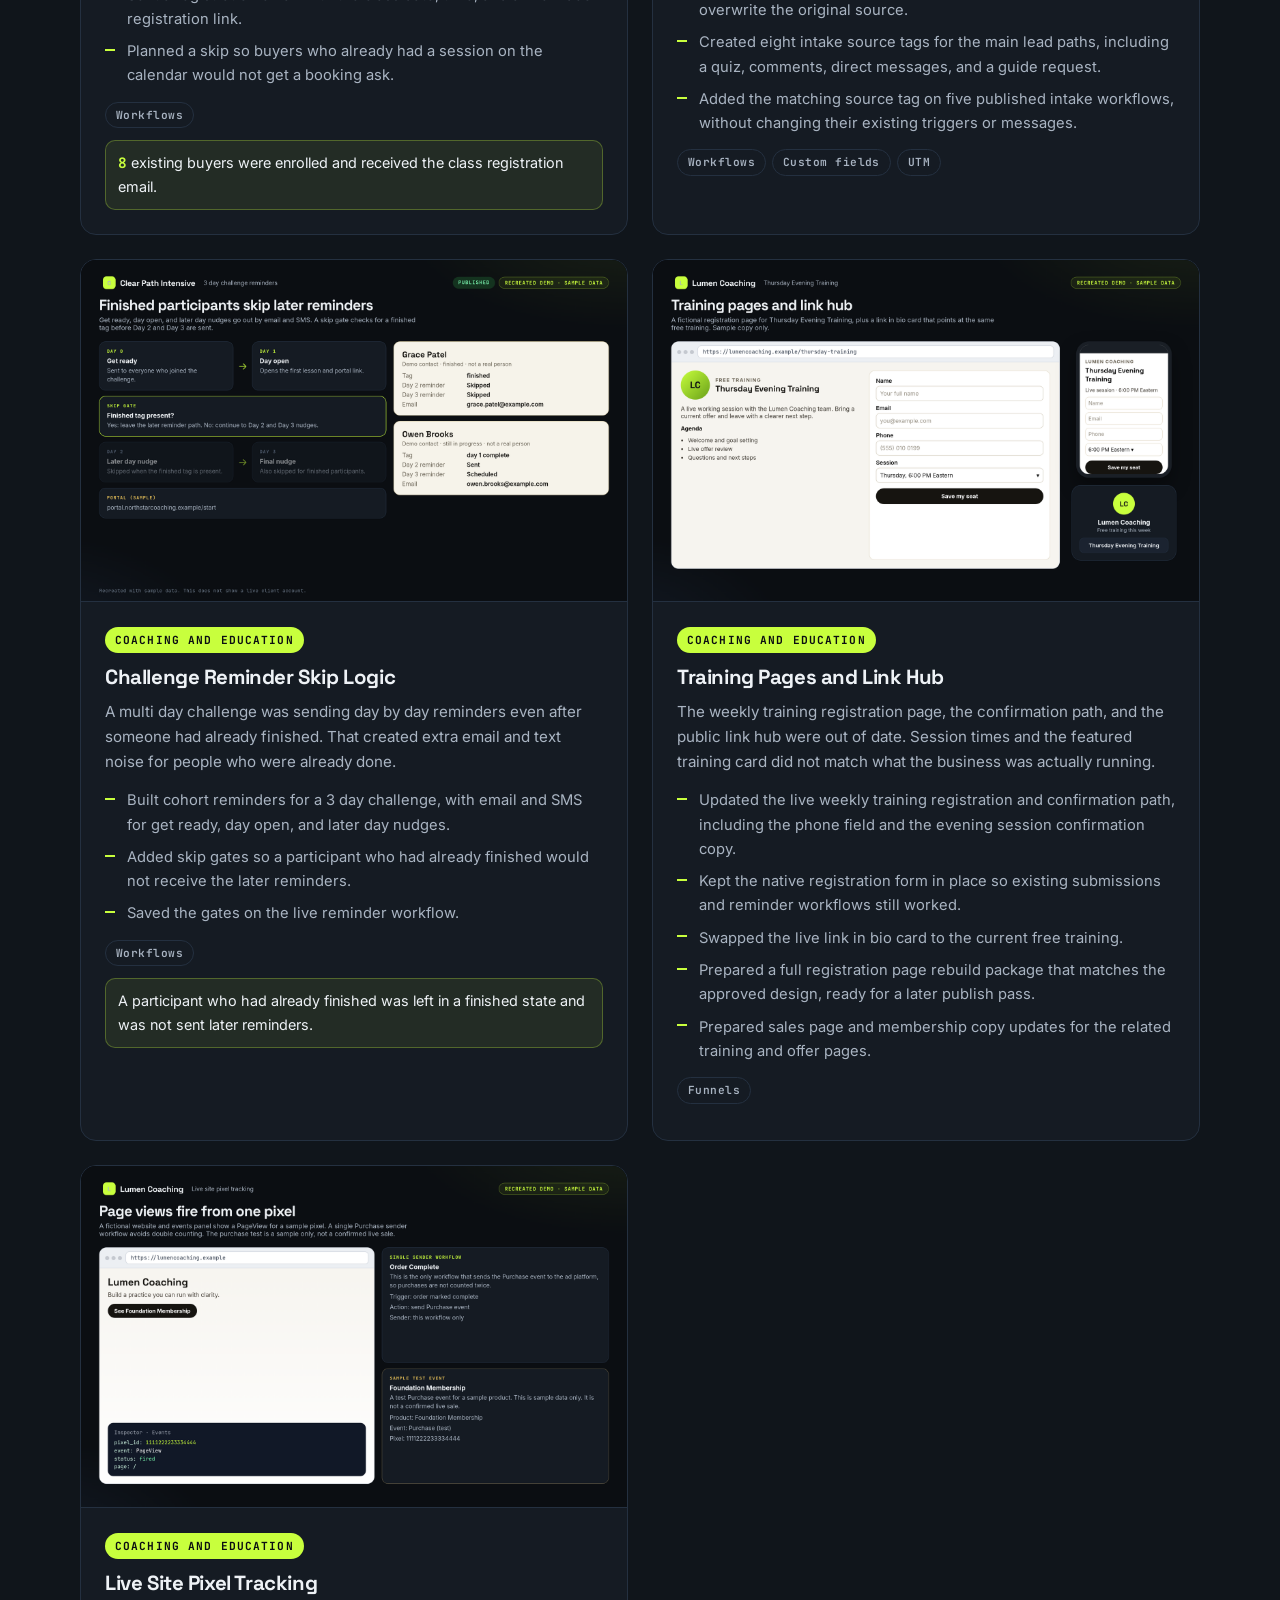
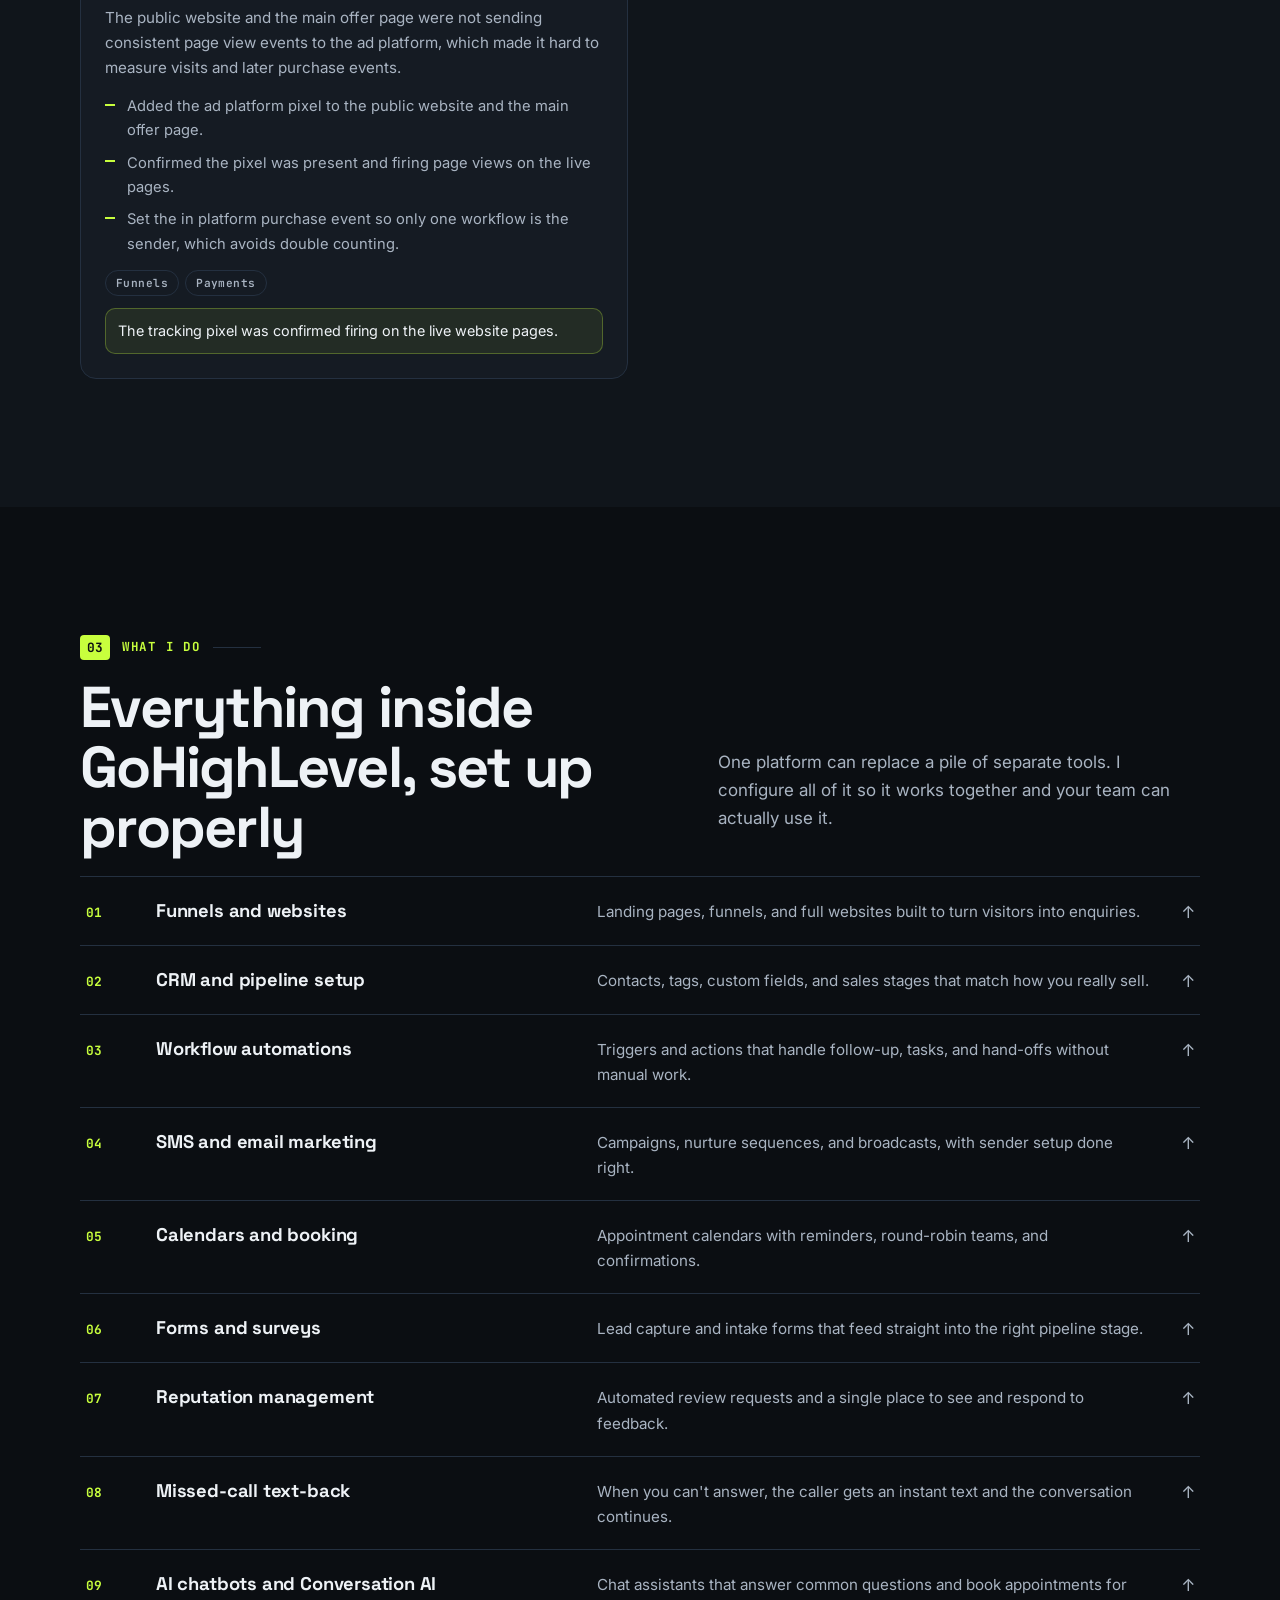
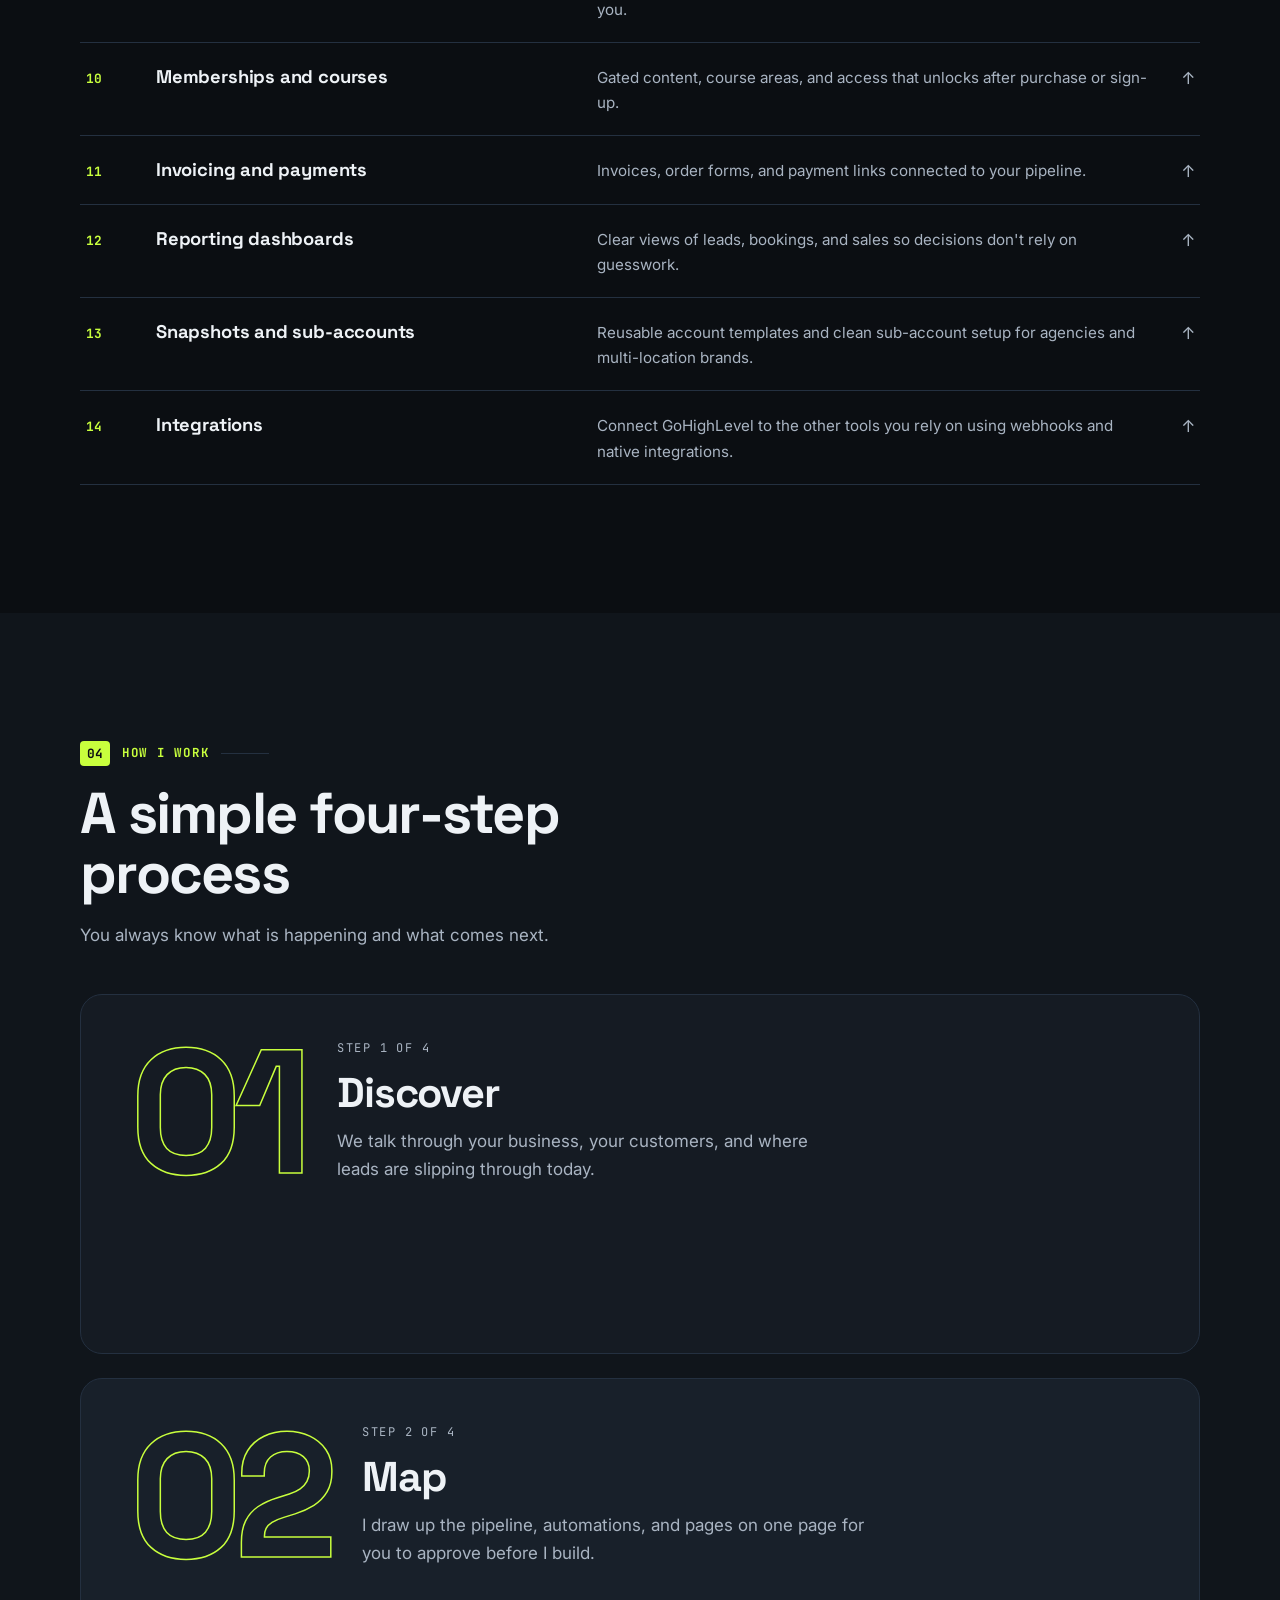
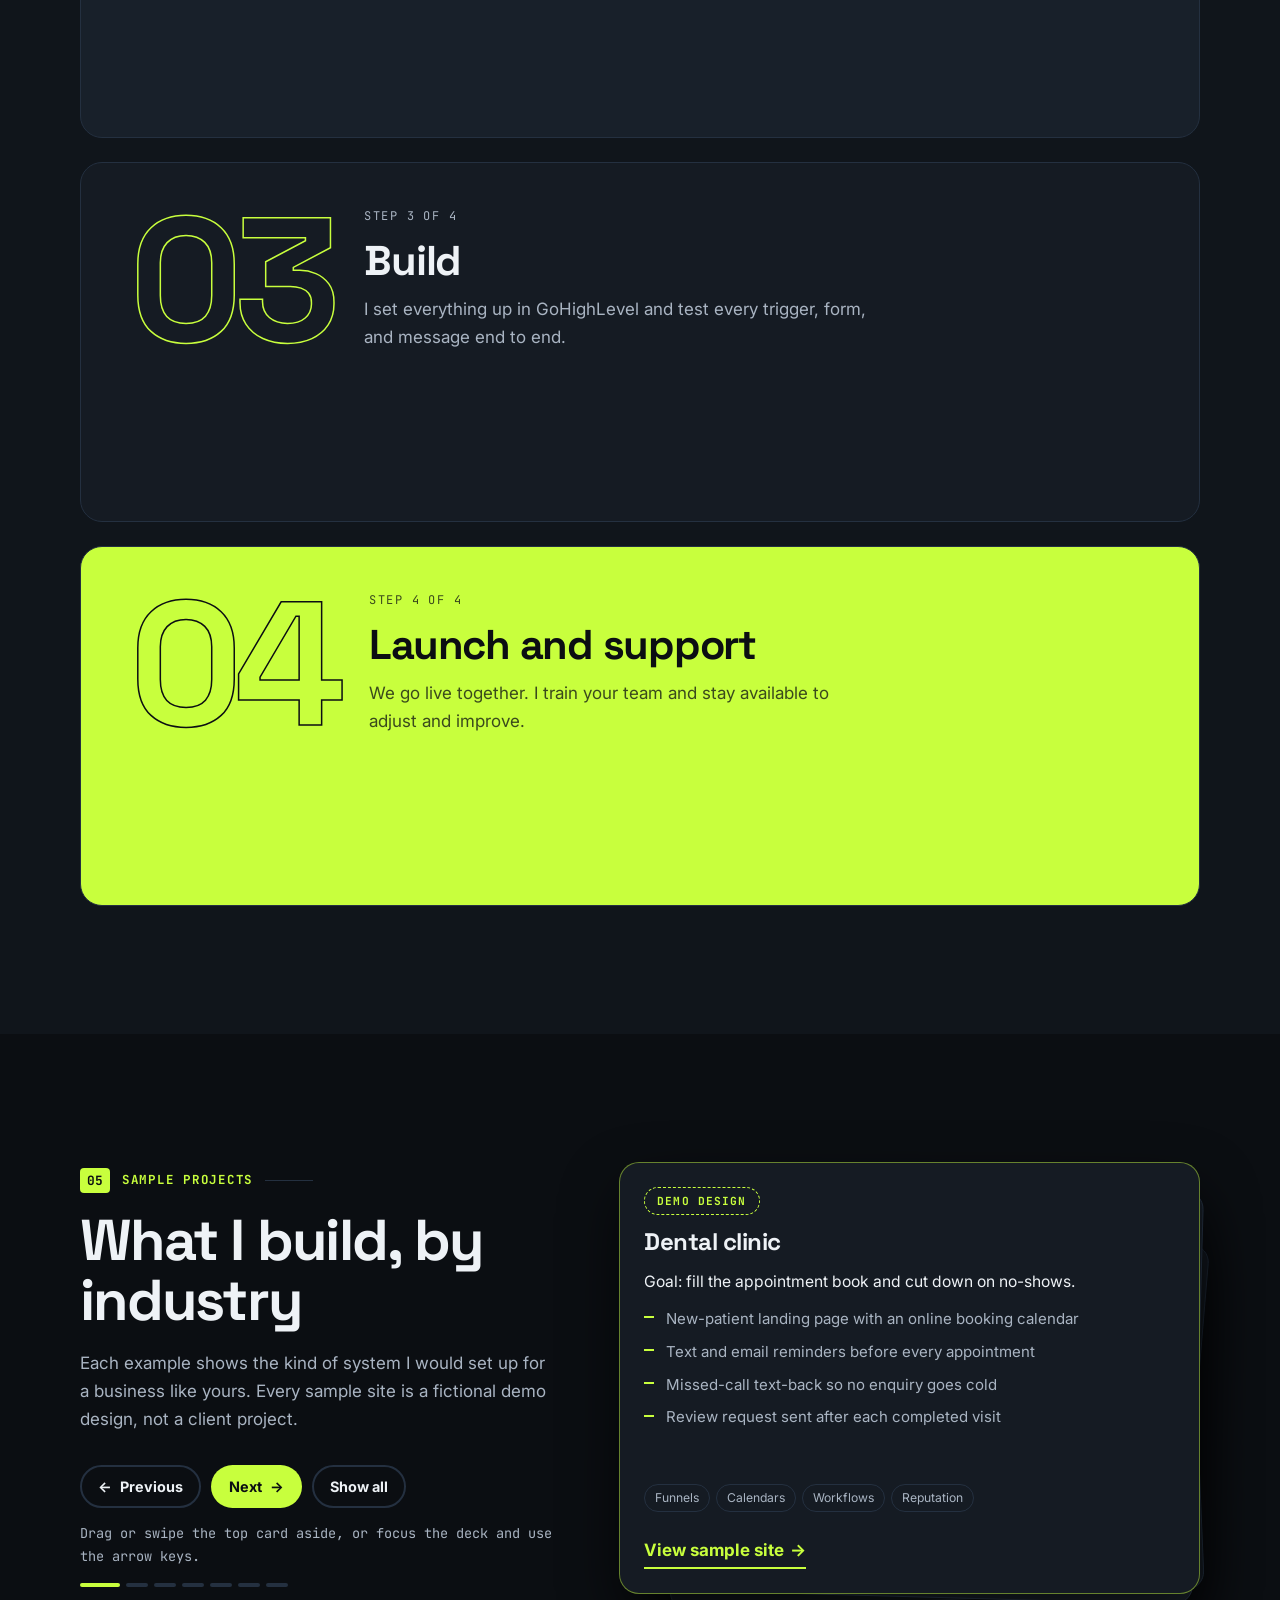
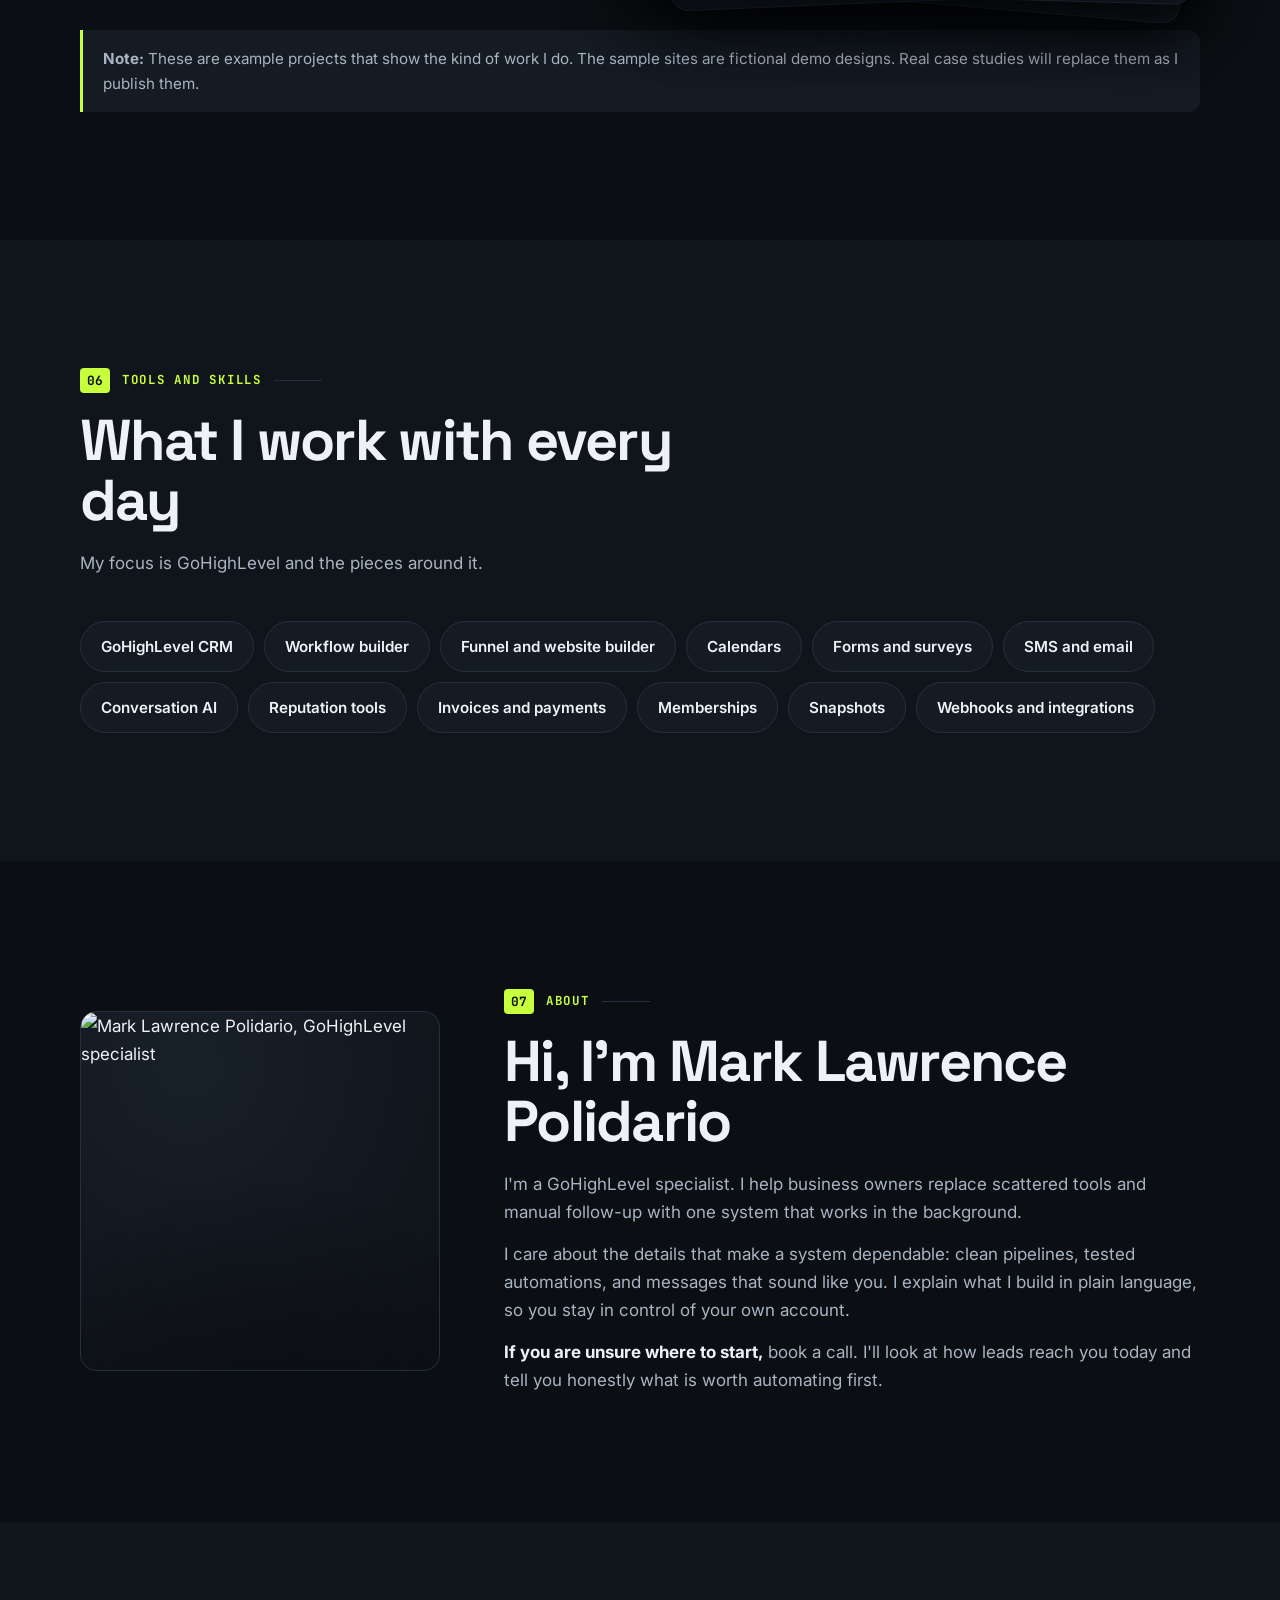
==== commit a5af8bca: "Cache-bust stylesheet and script" ====
--- a/index.html
+++ b/index.html
@@ -23,7 +23,7 @@
 <link rel="preconnect" href="https://fonts.googleapis.com">
 <link rel="preconnect" href="https://fonts.gstatic.com" crossorigin>
 <link rel="stylesheet" href="https://fonts.googleapis.com/css2?family=Inter:wght@400;500;600;700&family=JetBrains+Mono:wght@500;700&family=Space+Grotesk:wght@500;600;700&display=swap">
-<link rel="stylesheet" href="style.css">
+<link rel="stylesheet" href="style.css?v=5">
 </head>
 <body>
 <a class="skip" href="#main">Skip to content</a>
@@ -1059,6 +1059,6 @@
   </footer>
 
 </div>
-<script src="script.js" defer></script>
+<script src="script.js?v=5" defer></script>
 </body>
 </html>
